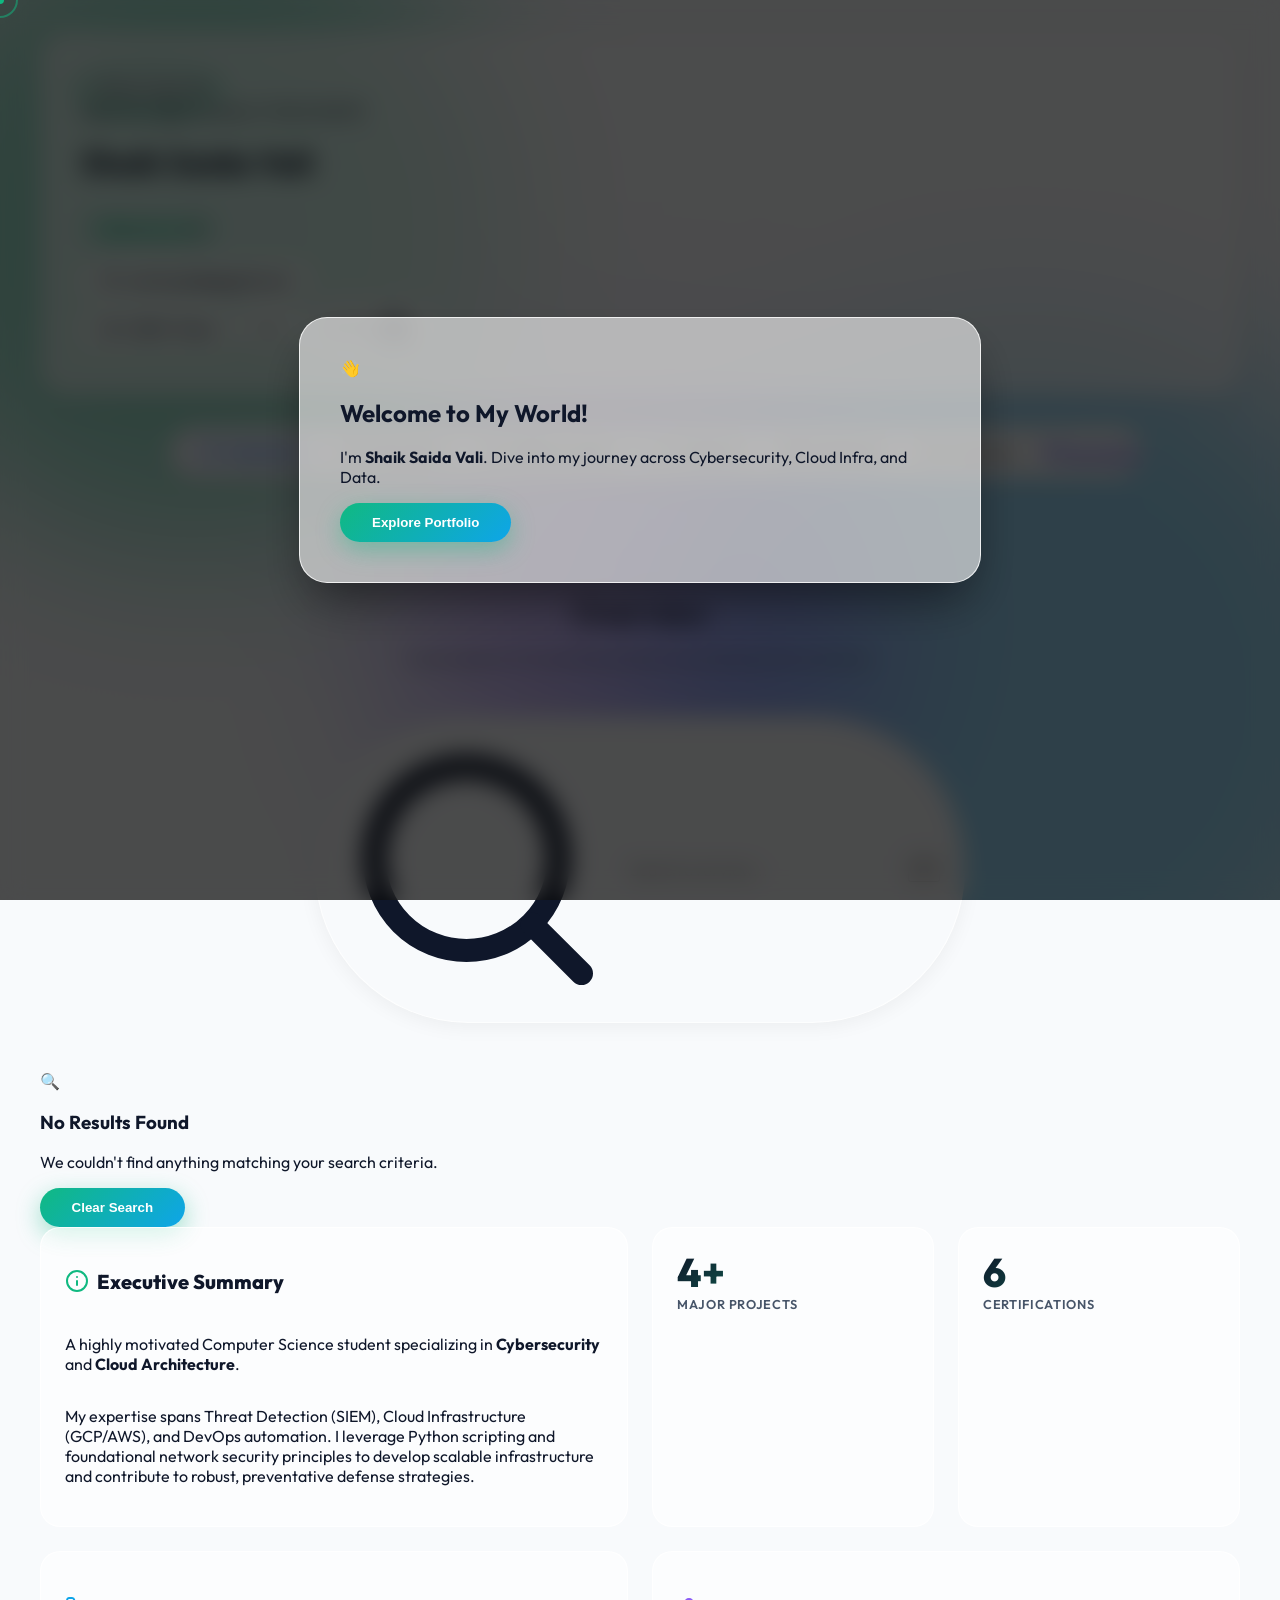
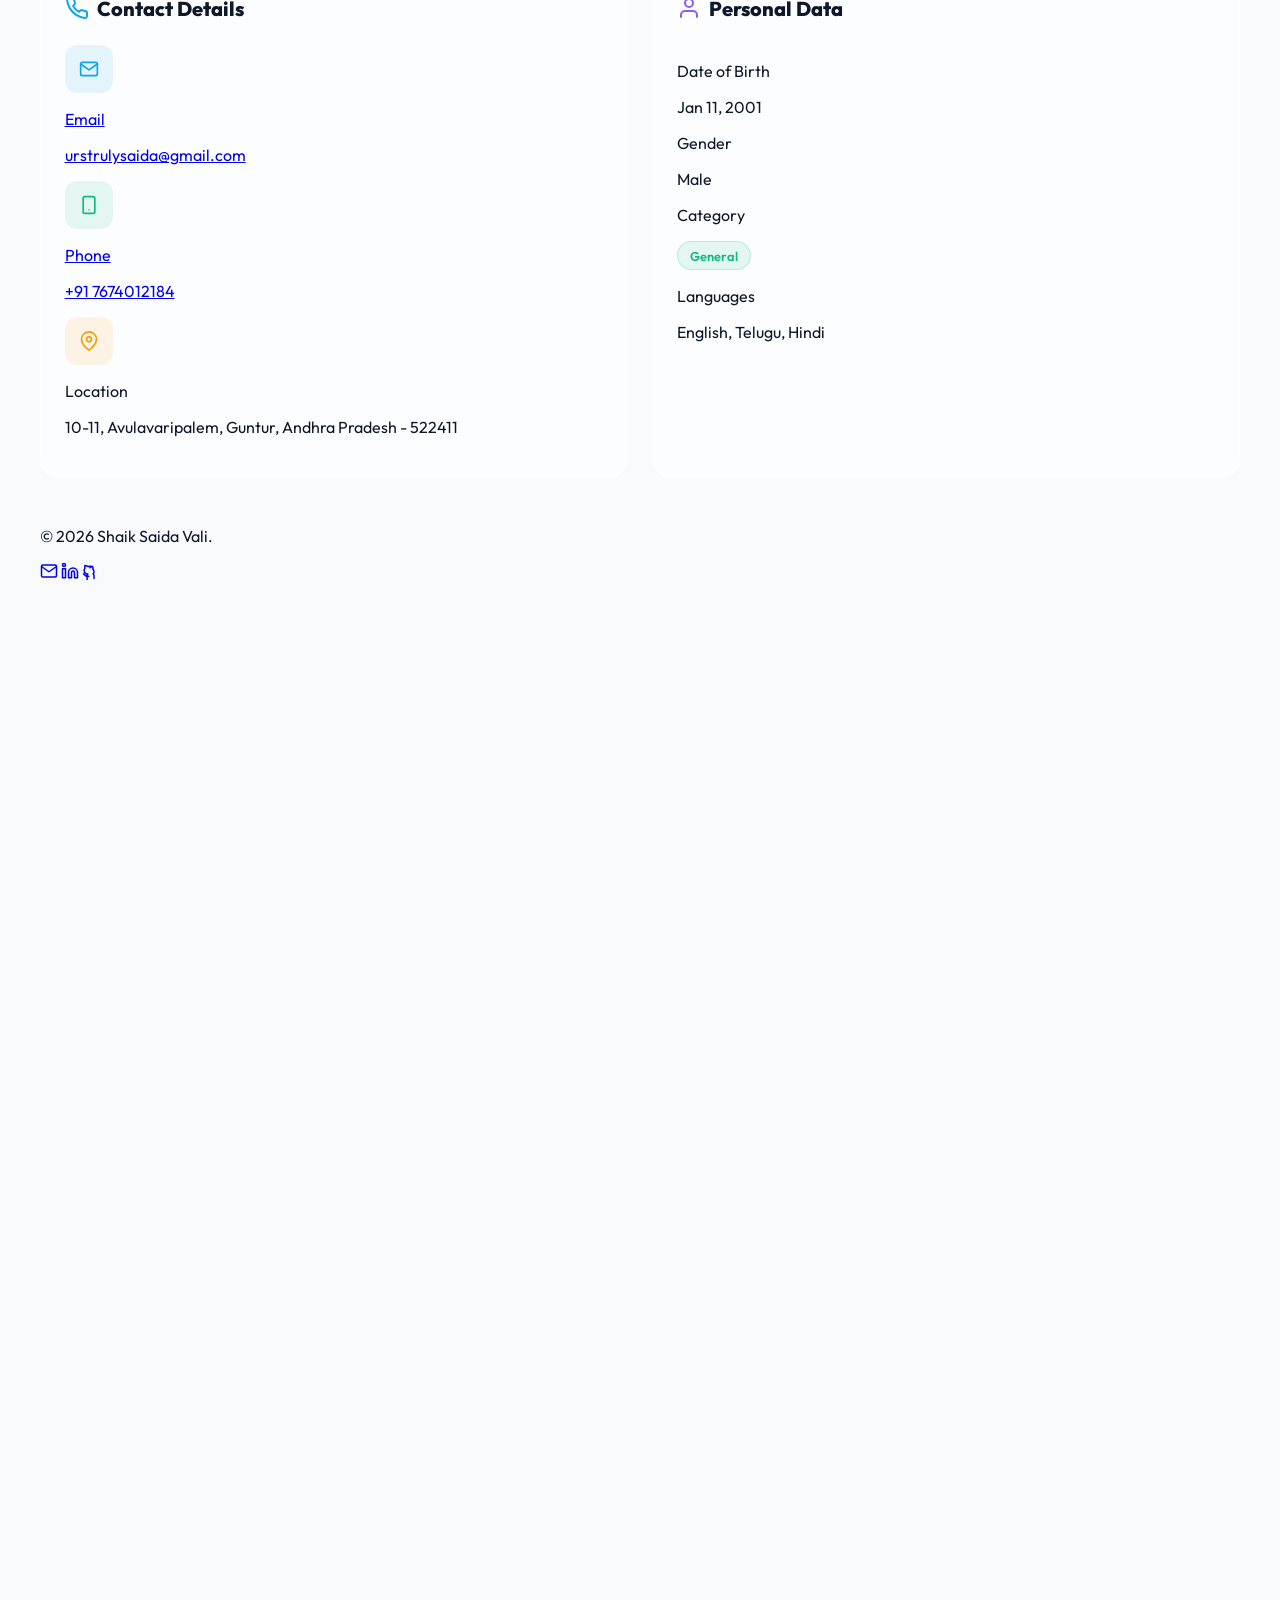
==== index.html @ 21bb5d1f "Enhance navigation with sticky bar and style updates Updated navigation styles and added a new stick" ====
<!DOCTYPE html>
<html lang="en">
  <head>
    <meta charset="UTF-8" />
    <meta name="viewport" content="width=device-width, initial-scale=1.0, viewport-fit=cover" />
    <meta name="description" content="Portfolio of Shaik Saida Vali - Cybersecurity Analyst & Cloud Architect specializing in GCP, SIEM, and Network Security." />
    <meta name="author" content="Shaik Saida Vali" />
    <meta name="theme-color" content="#10b981" />
    
    <!-- Open Graph / Facebook -->
    <meta property="og:type" content="website" />
    <meta property="og:url" content="https://urstrulysaida.github.io/" />
    <meta property="og:title" content="Shaik Saida Vali - Cybersecurity & Cloud Architect" />
    <meta property="og:description" content="Explore my projects, certifications, and journey in Cybersecurity and Cloud Computing." />
    <meta property="og:image" content="https://github.com/urstrulysaida/shaiksaidavali.in/blob/main/portfolio.png?raw=true" />

    <!-- Twitter -->
    <meta property="twitter:card" content="summary_large_image" />
    <meta property="twitter:title" content="Shaik Saida Vali - Profile Dashboard" />
    <meta property="twitter:description" content="Explore my projects, certifications, and journey in Cybersecurity and Cloud Computing." />
    <meta property="twitter:image" content="https://github.com/urstrulysaida/shaiksaidavali.in/blob/main/portfolio.png?raw=true" />
    
    <!-- Favicon (Cybersecurity Shield) -->
    <link rel="icon" type="image/png" href="https://img.icons8.com/external-flaticons-flat-flat-icons/64/external-security-cyber-security-flaticons-flat-flat-icons-2.png" />

    <!-- JSON-LD SEO Structured Data -->
    <script type="application/ld+json">
    {
      "@context": "https://schema.org/",
      "@type": "Person",
      "name": "Shaik Saida Vali",
      "jobTitle": "Cybersecurity Analyst & Cloud Architect",
      "url": "https://urstrulysaida.github.io/",
      "sameAs": [
        "https://www.linkedin.com/in/shaiksaidavali/",
        "https://github.com/urstrulysaida"
      ]
    }
    </script>

    <!-- Preconnect for Performance -->
    <link rel="preconnect" href="https://fonts.googleapis.com">
    <link rel="preconnect" href="https://fonts.gstatic.com" crossorigin>
    <link href="https://fonts.googleapis.com/css2?family=Outfit:wght@300;400;500;600;700;800&display=swap" rel="stylesheet">
    <script src="https://cdn.tailwindcss.com"></script>

    <style>
      :root {
        /* Modern Tech Palette */
        --color-accent: #10b981; /* Emerald 500 */
        --color-accent-hover: #059669; /* Emerald 600 */
        --color-secondary: #0ea5e9; /* Cyan 500 */
        --color-warning: #f59e0b; /* Amber 500 */
        --color-danger: #ef4444; /* Red 500 */
        --color-purple: #8b5cf6; /* Purple 500 */
        --color-pink: #ec4899; /* Pink 500 */

        /* Light Mode Theme */
        --color-bg: #f8fafc;
        --color-text-primary: #0f172a;
        --color-text-secondary: #475569;
        
        /* Premium Glass Settings - Light */
        --glass-bg: rgba(255, 255, 255, 0.6);
        --glass-border: rgba(255, 255, 255, 0.8);
        --glass-shadow: 0 8px 32px 0 rgba(15, 23, 42, 0.05);
        --glass-hover-bg: rgba(255, 255, 255, 0.8);
        
        /* Layout */
        --radius-sm: 0.75rem;
        --radius-md: 1.25rem;
        --radius-lg: 1.75rem;
        --radius-full: 9999px;

        /* Animation Easings */
        --ease-spring: cubic-bezier(0.175, 0.885, 0.32, 1.275);
        --ease-out-expo: cubic-bezier(0.19, 1, 0.22, 1);
        --ease-in-out-circ: cubic-bezier(0.85, 0, 0.15, 1);
      }

      body.dark-mode {
        /* Dark Mode Theme */
        --color-bg: #020617; /* Very deep blue/black */
        --color-text-primary: #f8fafc;
        --color-text-secondary: #94a3b8;
        
        /* Premium Glass Settings - Dark */
        --glass-bg: rgba(15, 23, 42, 0.4);
        --glass-border: rgba(255, 255, 255, 0.1);
        --glass-shadow: 0 8px 32px 0 rgba(0, 0, 0, 0.3);
        --glass-hover-bg: rgba(30, 41, 59, 0.6);
      }

      body {
        font-family: "Outfit", sans-serif;
        background-color: var(--color-bg);
        color: var(--color-text-primary);
        min-height: 100vh;
        overflow-x: clip; /* FIX: 'clip' instead of 'hidden' enables sticky positioning */
        transition: background-color 0.5s ease, color 0.5s ease;
        -webkit-font-smoothing: antialiased;
        -moz-osx-font-smoothing: grayscale;
      }

      /* Hide default cursor on desktop for custom cursor */
      @media (pointer: fine) {
          body, a, button, input, textarea {
              cursor: none !important;
          }
      }

      /* --- DYNAMIC AMBIENT BACKGROUND --- */
      .ambient-bg {
        position: fixed;
        top: 0; left: 0; width: 100vw; height: 100vh;
        z-index: -1;
        overflow: hidden;
        pointer-events: none;
        background: var(--color-bg);
        transition: background 0.5s ease;
      }
      .blob {
        position: absolute;
        filter: blur(80px);
        opacity: 0.4;
        border-radius: 50%;
        animation: float-blob 20s infinite alternate var(--ease-in-out-circ);
      }
      body.dark-mode .blob { opacity: 0.15; filter: blur(100px); }
      
      .blob-1 { top: -10%; left: -10%; width: 50vw; height: 50vw; background: var(--color-accent); animation-delay: 0s; }
      .blob-2 { bottom: -20%; right: -10%; width: 60vw; height: 60vw; background: var(--color-secondary); animation-delay: -5s; }
      .blob-3 { top: 40%; left: 50%; width: 40vw; height: 40vw; background: var(--color-purple); animation-delay: -10s; transform: translateX(-50%); }

      @keyframes float-blob {
        0% { transform: translate(0, 0) scale(1); }
        33% { transform: translate(5%, 10%) scale(1.1); }
        66% { transform: translate(-5%, 5%) scale(0.9); }
        100% { transform: translate(0, 0) scale(1); }
      }

      /* --- GLOBAL ANIMATIONS --- */
      @keyframes slideUpFade {
        from { opacity: 0; transform: translateY(40px); filter: blur(10px); }
        to { opacity: 1; transform: translateY(0); filter: blur(0); }
      }
      
      @keyframes popIn {
        0% { opacity: 0; transform: scale(0.9); filter: blur(5px); }
        60% { transform: scale(1.02); }
        100% { opacity: 1; transform: scale(1); filter: blur(0); }
      }

      @keyframes slideInLeft {
        from { opacity: 0; transform: translateX(-30px); filter: blur(5px); }
        to { opacity: 1; transform: translateX(0); filter: blur(0); }
      }

      @keyframes pulseGlow {
        0% { box-shadow: 0 0 0 0 rgba(16, 185, 129, 0.4); }
        70% { box-shadow: 0 0 0 20px rgba(16, 185, 129, 0); }
        100% { box-shadow: 0 0 0 0 rgba(16, 185, 129, 0); }
      }

      @keyframes blink {
        0%, 100% { opacity: 1; }
        50% { opacity: 0; }
      }

      /* --- PRELOADER --- */
      #preloader {
        position: fixed;
        inset: 0;
        z-index: 99999;
        background: var(--color-bg);
        display: flex;
        flex-direction: column;
        align-items: center;
        justify-content: center;
        transition: opacity 0.6s var(--ease-out-expo), visibility 0.6s;
      }
      #preloader.hide {
        opacity: 0;
        visibility: hidden;
      }
      .loader-rings {
        position: relative;
        width: 80px;
        height: 80px;
        display: flex;
        align-items: center;
        justify-content: center;
      }
      .ring {
        position: absolute;
        inset: 0;
        border-radius: 50%;
        border: 3px solid transparent;
      }
      .ring:nth-child(1) { border-top-color: var(--color-accent); animation: spin 1s linear infinite; }
      .ring:nth-child(2) { inset: 8px; border-right-color: var(--color-secondary); animation: spin 1.5s linear infinite reverse; }
      .ring:nth-child(3) { inset: 16px; border-bottom-color: var(--color-purple); animation: spin 2s linear infinite; }
      @keyframes spin { 100% { transform: rotate(360deg); } }

      /* --- CUSTOM CURSOR --- */
      #custom-cursor {
        position: fixed; top: 0; left: 0; width: 8px; height: 8px;
        background-color: var(--color-accent); border-radius: 50%;
        pointer-events: none; z-index: 100000; transform: translate(-50%, -50%);
        transition: width 0.2s, height 0.2s, background-color 0.2s;
        display: none;
      }
      #cursor-follower {
        position: fixed; top: 0; left: 0; width: 32px; height: 32px;
        border: 2px solid rgba(16, 185, 129, 0.5); border-radius: 50%;
        pointer-events: none; z-index: 99999; transform: translate(-50%, -50%);
        transition: width 0.3s, height 0.3s, border-color 0.3s, background-color 0.3s;
        display: none;
      }
      @media (pointer: fine) {
          #custom-cursor, #cursor-follower { display: block; }
      }
      body.cursor-hover #custom-cursor { width: 4px; height: 4px; background-color: var(--color-bg); }
      body.cursor-hover #cursor-follower { width: 48px; height: 48px; background-color: rgba(16, 185, 129, 0.1); border-color: var(--color-accent); }

      /* --- TOAST NOTIFICATIONS --- */
      #toast-container {
        position: fixed;
        bottom: 2rem;
        right: 2rem;
        z-index: 999999;
        display: flex;
        flex-direction: column;
        gap: 0.75rem;
        pointer-events: none;
      }
      .toast {
        background: var(--glass-bg);
        backdrop-filter: blur(12px);
        border: 1px solid var(--color-accent);
        color: var(--color-text-primary);
        padding: 0.75rem 1.5rem;
        border-radius: var(--radius-md);
        font-weight: 600;
        font-size: 0.9rem;
        box-shadow: 0 10px 30px rgba(0,0,0,0.15);
        opacity: 0;
        transform: translateX(100%);
        transition: all 0.4s var(--ease-spring);
        display: flex;
        align-items: center;
        gap: 0.75rem;
      }
      .toast.show { opacity: 1; transform: translateX(0); }
      .toast-error { border-color: var(--color-danger); }
      .toast-error svg { color: var(--color-danger); }
      .toast-success svg { color: var(--color-accent); }

      /* --- TERMINAL EASTER EGG --- */
      #terminal-overlay {
        position: fixed; inset: 0; z-index: 999999;
        background: rgba(2, 6, 23, 0.95); backdrop-filter: blur(15px);
        font-family: 'Courier New', Courier, monospace; color: var(--color-accent);
        padding: 2rem; display: flex; flex-direction: column;
        opacity: 0; pointer-events: none; transition: opacity 0.3s ease;
      }
      #terminal-overlay::after {
        content: " "; display: block; position: absolute; top: 0; left: 0; bottom: 0; right: 0;
        background: linear-gradient(rgba(18, 16, 16, 0) 50%, rgba(0, 0, 0, 0.25) 50%), linear-gradient(90deg, rgba(255, 0, 0, 0.06), rgba(0, 255, 0, 0.02), rgba(0, 0, 255, 0.06));
        z-index: 2; background-size: 100% 2px, 3px 100%; pointer-events: none;
      }
      #terminal-overlay.active { opacity: 1; pointer-events: auto; }
      #terminal-output { flex: 1; overflow-y: auto; margin-bottom: 1rem; white-space: pre-wrap; line-height: 1.5; font-size: 1rem; }
      .terminal-line { margin-bottom: 0.25rem; word-break: break-all; }
      .terminal-prompt { display: flex; align-items: center; font-size: 1rem; position: relative; z-index: 3;}
      .terminal-prompt span { margin-right: 0.5rem; font-weight: bold; color: #fff;}
      #terminal-input {
        background: transparent; border: none; color: var(--color-accent); flex: 1;
        font-family: 'Courier New', Courier, monospace; font-size: 1rem; outline: none;
      }

      /* --- INFINITE MARQUEE --- */
      .marquee-wrapper {
        display: flex; overflow: hidden; user-select: none; gap: 2rem;
        mask-image: linear-gradient(to right, transparent, black 10%, black 90%, transparent);
        -webkit-mask-image: linear-gradient(to right, transparent, black 10%, black 90%, transparent);
        padding: 1rem 0; width: 100%;
      }
      .marquee-content {
        flex-shrink: 0; display: flex; align-items: center; justify-content: space-around; gap: 2rem;
        min-width: 100%; animation: scrollX 25s linear infinite;
      }
      .marquee-wrapper:hover .marquee-content { animation-play-state: paused; }
      @keyframes scrollX { from { transform: translateX(0); } to { transform: translateX(calc(-100% - 2rem)); } }

      /* --- MAIN LAYOUT --- */
      .dashboard-wrapper {
        max-width: 1600px;
        width: 95%;
        margin: 2rem auto;
        display: flex;
        flex-direction: column;
        gap: 2rem;
        opacity: 0; 
      }
      .dashboard-wrapper.loaded {
        animation: slideUpFade 1s var(--ease-out-expo) forwards;
      }

      /* --- HEADER (HERO BENTO) --- */
      .hero-card {
        border-radius: var(--radius-lg);
        padding: 2.5rem;
        display: flex;
        flex-direction: column;
        gap: 2rem;
        position: relative;
        overflow: hidden;
        background: var(--glass-bg);
        backdrop-filter: blur(24px) saturate(180%);
        border: 1px solid var(--glass-border);
        box-shadow: var(--glass-shadow);
      }
      @media (min-width: 768px) {
        .hero-card { flex-direction: row; align-items: center; justify-content: space-between; }
      }

      /* Profile Image */
      .profile-avatar {
        width: 140px;
        height: 140px;
        border-radius: 50%;
        object-fit: cover;
        border: 4px solid var(--color-bg);
        outline: 2px solid var(--color-accent);
        outline-offset: 4px;
        box-shadow: 0 10px 25px rgba(16, 185, 129, 0.3);
        transition: all 0.5s var(--ease-spring);
        animation: pulseGlow 3s infinite;
      }
      .hero-card:hover .profile-avatar { transform: scale(1.05) rotate(3deg); }

      /* Typewriter */
      .typewriter-container {
        display: inline-flex; align-items: center; height: 2rem; font-size: 1.125rem; font-weight: 600;
        color: var(--color-accent); background: rgba(16, 185, 129, 0.1); padding: 0 1rem; border-radius: var(--radius-full);
        border: 1px solid rgba(16, 185, 129, 0.2); margin-top: 0.5rem; margin-bottom: 1rem;
      }
      .cursor { animation: blink 1s step-end infinite; color: var(--color-text-primary); margin-left: 2px;}

      /* Header Actions */
      .action-pill {
        display: inline-flex; align-items: center; gap: 0.5rem; padding: 0.6rem 1.25rem; background: var(--glass-bg);
        border: 1px solid var(--glass-border); border-radius: var(--radius-full); font-weight: 600; font-size: 0.9rem;
        color: var(--color-text-primary); transition: all 0.3s var(--ease-spring); cursor: pointer;
      }
      .action-pill:hover {
        background: var(--color-accent); color: white; border-color: var(--color-accent);
        transform: translateY(-2px); box-shadow: 0 8px 20px rgba(16, 185, 129, 0.3);
      }
      .action-pill svg { transition: transform 0.3s ease; }
      .action-pill:hover svg { transform: scale(1.1); }

      /* Primary Button */
      .btn-primary {
        background: linear-gradient(135deg, var(--color-accent), var(--color-secondary)); color: white; border: none;
        padding: 0.75rem 2rem; border-radius: var(--radius-full); font-weight: 700; display: inline-flex; align-items: center;
        gap: 0.5rem; box-shadow: 0 8px 25px rgba(16, 185, 129, 0.4); transition: all 0.4s var(--ease-spring);
      }
      .btn-primary:hover { transform: translateY(-3px) scale(1.02); box-shadow: 0 12px 30px rgba(14, 165, 233, 0.5); }

      /* --- REDESIGNED COMMAND CENTER --- */
      .command-center {
        display: flex; flex-direction: column; align-items: center;
        width: 100%; max-width: 1100px; margin: 1rem auto; padding: 0 1rem;
        z-index: 50;
      }

      /* --- NEW: GOOGLE STYLE NAV BAR --- */
      .google-nav-wrapper {
          position: -webkit-sticky;
          position: sticky;
          top: 1rem;
          z-index: 100;
          display: flex;
          justify-content: center;
          width: 100%;
          padding: 0 1rem;
          margin-bottom: 2.5rem;
          transition: transform 0.3s cubic-bezier(0.4, 0, 0.2, 1), box-shadow 0.3s ease;
      }
      
      .google-nav-wrapper.is-floating .google-nav-pill {
          box-shadow: 0 10px 30px rgba(0,0,0,0.15), 0 1px 8px rgba(0,0,0,0.05);
      }
      
      .google-nav-pill {
          display: flex;
          align-items: center;
          background: var(--color-bg);
          border-radius: 9999px;
          padding: 0.35rem;
          box-shadow: 0 4px 20px rgba(0,0,0,0.08), 0 1px 3px rgba(0,0,0,0.04);
          border: 1px solid var(--glass-border);
          max-width: 100%;
          backdrop-filter: blur(20px);
          pointer-events: auto;
          transition: box-shadow 0.3s ease;
      }
      
      body.dark-mode .google-nav-pill {
          background: #1e1e1e;
          border-color: rgba(255,255,255,0.08);
          box-shadow: 0 4px 25px rgba(0,0,0,0.5);
      }

      .nav-tabs-scroll {
          display: flex;
          align-items: center;
          overflow-x: auto;
          scrollbar-width: none; /* Firefox */
          -ms-overflow-style: none; /* IE/Edge */
      }
      .nav-tabs-scroll::-webkit-scrollbar { display: none; /* Chrome/Safari */ }

      .nav-tabs { display: flex; gap: 0.25rem; padding: 0 0.5rem; }
      
      .tab-btn {
        white-space: nowrap; padding: 0.6rem 1.25rem; border-radius: 9999px; 
        color: #5f6368; font-weight: 600; font-size: 0.95rem; 
        transition: all 0.2s ease; display: flex; align-items: center; justify-content: center; gap: 0.5rem;
        border: none; cursor: pointer; background: transparent;
      }
      body.dark-mode .tab-btn { color: #9aa0a6; }
      
      .tab-btn:hover { background: #f8f9fa; color: #202124; }
      body.dark-mode .tab-btn:hover { background: #303134; color: #e8eaed; }
      
      .tab-btn.active { background: #e8f0fe; color: #1a73e8; box-shadow: none; }
      body.dark-mode .tab-btn.active { background: rgba(26, 115, 232, 0.15); color: #8ab4f8; }

      /* Dynamic Header Area */
      .dynamic-header {
        text-align: center; margin-bottom: 2rem; width: 100%;
      }
      .dynamic-title {
        font-size: 2rem; font-weight: 500; color: var(--color-text-primary); margin-bottom: 0.5rem; transition: opacity 0.2s ease;
      }
      .dynamic-subtitle {
        font-size: 1rem; color: var(--color-text-secondary); transition: opacity 0.2s ease;
      }

      /* Wide Search Bar */
      .search-wrapper {
        width: 100%; max-width: 600px; margin: 0 auto; display: flex; align-items: center; background: var(--color-bg); border: 1px solid var(--glass-border);
        border-radius: var(--radius-full); padding: 0.9rem 1.5rem; transition: all 0.3s ease; position: relative; overflow: hidden;
        box-shadow: 0 4px 20px rgba(0,0,0,0.05);
      }
      body.dark-mode .search-wrapper { background: rgba(15, 23, 42, 0.6); box-shadow: 0 4px 20px rgba(0,0,0,0.3); border-color: rgba(255,255,255,0.05); }
      .search-wrapper:focus-within { border-color: var(--color-secondary); box-shadow: 0 4px 25px rgba(14, 165, 233, 0.15); }
      .search-input { background: transparent; border: none; outline: none; width: 100%; color: var(--color-text-primary); font-size: 1.05rem; font-family: inherit; margin-left: 0.75rem; }

      /* --- BENTO BOX CONTENT CARDS --- */
      .bento-grid { display: grid; gap: 1.5rem; grid-template-columns: 1fr; }
      @media (min-width: 768px) { .bento-grid { grid-template-columns: repeat(2, 1fr); } }
      @media (min-width: 1024px) { .bento-grid { grid-template-columns: repeat(3, 1fr); } }
      @media (min-width: 1280px) { .bento-grid { grid-template-columns: repeat(4, 1fr); } }

      .bento-card {
        background: var(--glass-bg); border: 1px solid var(--glass-border); border-radius: var(--radius-md);
        padding: 1.5rem; backdrop-filter: blur(16px) saturate(180%); transition: all 0.4s var(--ease-out-expo);
        display: flex; flex-direction: column; position: relative; overflow: hidden;
      }
      .bento-card:hover {
        transform: translateY(-4px); border-color: var(--color-accent); box-shadow: 0 15px 35px -5px rgba(16, 185, 129, 0.15); background: var(--glass-hover-bg);
      }
      
      .col-span-full { grid-column: 1 / -1; }
      @media (min-width: 768px) { .md-col-span-2 { grid-column: span 2 / span 2; } }
      @media (min-width: 1024px) { .lg-col-span-2 { grid-column: span 2 / span 2; } .lg-col-span-3 { grid-column: span 3 / span 3; } }

      .section-title { font-size: 1.25rem; font-weight: 800; color: var(--color-text-primary); margin-bottom: 1.5rem; display: flex; align-items: center; gap: 0.5rem; }
      .section-title::after { content: ''; flex: 1; height: 1px; background: var(--color-border); margin-left: 1rem; }

      .badge {
        display: inline-flex; align-items: center; gap: 0.25rem; padding: 0.35rem 0.75rem; border-radius: var(--radius-full); font-size: 0.8rem; font-weight: 600;
        background: rgba(16, 185, 129, 0.1); color: var(--color-accent); border: 1px solid rgba(16, 185, 129, 0.2); transition: all 0.3s ease;
      }
      .badge:hover { transform: scale(1.05); background: var(--color-accent); color: white; }

      /* --- TAB TRANSITIONS --- */
      #tab-content { position: relative; min-height: 50vh; transition: height 0.4s var(--ease-out-expo); }
      .tab-pane {
        opacity: 0; transform: translateY(20px); filter: blur(5px); transition: all 0.4s var(--ease-out-expo);
        position: absolute; width: 100%; top: 0; left: 0; visibility: hidden;
      }
      .tab-pane.active { opacity: 1; transform: translateY(0); filter: blur(0); position: relative; visibility: visible; z-index: 10; }
      .tab-pane.hiding { position: absolute; visibility: visible; z-index: 0; }

      /* Staggered items */
      .tab-pane.active .bento-card { animation: slideUpStagger 0.6s var(--ease-out-expo) backwards; }
      .tab-pane.active .bento-card:nth-child(1) { animation-delay: 0.05s; }
      .tab-pane.active .bento-card:nth-child(2) { animation-delay: 0.1s; }
      .tab-pane.active .bento-card:nth-child(3) { animation-delay: 0.15s; }
      .tab-pane.active .bento-card:nth-child(4) { animation-delay: 0.2s; }
      .tab-pane.active .bento-card:nth-child(5) { animation-delay: 0.25s; }

      /* --- SPECIFIC COMPONENT STYLES --- */
      .stat-val { font-size: 2.5rem; font-weight: 800; line-height: 1; margin-bottom: 0.25rem; background: linear-gradient(135deg, var(--color-text-primary), var(--color-accent)); -webkit-background-clip: text; -webkit-text-fill-color: transparent; }
      .stat-label { font-size: 0.8rem; text-transform: uppercase; letter-spacing: 0.05em; color: var(--color-text-secondary); font-weight: 600; }

      .timeline { border-left: 2px solid var(--color-timeline-line); margin-left: 1rem; padding-left: 2rem; display: flex; flex-direction: column; gap: 2rem; }
      .timeline-item { position: relative; }
      .timeline-item::before {
          content: ''; position: absolute; left: -2.4rem; top: 0.25rem; width: 1rem; height: 1rem;
          background: var(--color-bg); border: 3px solid var(--color-accent); border-radius: 50%; transition: all 0.3s var(--ease-spring); z-index: 2;
      }
      .timeline-item:hover::before { transform: scale(1.5); background: var(--color-accent); box-shadow: 0 0 15px var(--color-accent); }
      .timeline-date { font-size: 0.8rem; font-weight: 700; color: var(--color-accent); margin-bottom: 0.5rem; display: block; letter-spacing: 0.05em;}

      .skill-row { margin-bottom: 1.25rem; }
      .skill-info { display: flex; justify-content: space-between; font-size: 0.9rem; font-weight: 600; margin-bottom: 0.5rem; }
      .skill-track { height: 8px; background: var(--color-border); border-radius: var(--radius-full); overflow: hidden; }
      .skill-fill { height: 100%; width: 0; background: linear-gradient(90deg, var(--color-accent), var(--color-secondary)); border-radius: var(--radius-full); transition: width 1.5s var(--ease-out-expo); box-shadow: 0 0 10px rgba(16, 185, 129, 0.5); }

      /* CHART GRID - FIXED TO FLEXBOX */
      .chart-grid { 
          display: flex; align-items: flex-end; justify-content: space-between; gap: 6px; 
          height: 120px; width: 100%; padding-top: 1rem; margin-top: auto;
      }
      .chart-bar { 
          flex: 1; background: rgba(16, 185, 129, 0.2); border-radius: 4px 4px 0 0; 
          transition: height 1s var(--ease-out-expo), background-color 0.3s ease, transform 0.3s ease; 
          cursor: pointer; min-height: 4px; height: 0%; transform-origin: bottom;
      }
      .chart-bar:hover { background: var(--color-accent) !important; transform: scaleY(1.1); }
      .chart-bar[data-val="high"] { background: rgba(16, 185, 129, 0.9); }
      .chart-bar[data-val="med"] { background: rgba(16, 185, 129, 0.6); }

      .card-icon-wrap { width: 48px; height: 48px; border-radius: 12px; display: flex; align-items: center; justify-content: center; margin-bottom: 1rem; transition: transform 0.3s var(--ease-spring);}
      .bento-card:hover .card-icon-wrap { transform: scale(1.1) rotate(5deg); }
      .icon-blue { background: rgba(14, 165, 233, 0.1); color: #0ea5e9; }
      .icon-green { background: rgba(16, 185, 129, 0.1); color: #10b981; }
      .icon-purple { background: rgba(139, 92, 246, 0.1); color: #8b5cf6; }
      .icon-amber { background: rgba(245, 158, 11, 0.1); color: #f59e0b; }
      .icon-teal { background: rgba(20, 184, 166, 0.1); color: #14b8a6; }

      /* --- MODALS --- */
      .modal-backdrop {
        position: fixed; inset: 0; background: rgba(0, 0, 0, 0.7); backdrop-filter: blur(12px);
        z-index: 100; display: flex; align-items: center; justify-content: center;
        opacity: 0; pointer-events: none; transition: opacity 0.4s ease; padding: 1rem;
      }
      .modal-backdrop.show { opacity: 1; pointer-events: auto; }
      .modal-content {
        width: 100%; max-width: 600px; max-height: 90vh; overflow-y: auto;
        background: var(--glass-bg); border: 1px solid var(--glass-border); border-radius: var(--radius-lg);
        padding: 2.5rem; transform: scale(0.95) translateY(20px); transition: all 0.5s var(--ease-spring);
        box-shadow: 0 25px 50px -12px rgba(0, 0, 0, 0.5); position: relative;
      }
      body.dark-mode .modal-content { background: rgba(15, 23, 42, 0.85); }
      .modal-backdrop.show .modal-content { transform: scale(1) translateY(0); }
      
      .btn-close {
          position: absolute; top: 1.5rem; right: 1.5rem; width: 36px; height: 36px; border-radius: 50%;
          background: rgba(255,255,255,0.1); border: 1px solid var(--color-border); display: flex; align-items: center; justify-content: center;
          cursor: pointer; transition: all 0.3s ease; color: var(--color-text-primary);
      }
      .btn-close:hover { background: var(--color-danger); color: white; transform: rotate(90deg); border-color: transparent;}

      /* Scroll To Top */
      .fab {
        position: fixed; bottom: 2rem; right: 2rem; width: 3.5rem; height: 3.5rem; border-radius: 50%;
        background: var(--color-text-primary); color: var(--color-bg); display: flex; align-items: center; justify-content: center;
        box-shadow: 0 10px 25px rgba(0,0,0,0.2); cursor: pointer; z-index: 90;
        opacity: 0; transform: translateY(20px) scale(0.8); transition: all 0.4s var(--ease-spring); border: none;
      }
      .fab.visible { opacity: 1; transform: translateY(0) scale(1); }
      .fab:hover { transform: translateY(-5px) scale(1.1); background: var(--color-accent); color: white;}

      /* NEW: Scroll Progress Bar */
      #scroll-progress {
        position: fixed;
        top: 0;
        left: 0;
        height: 3px;
        background: linear-gradient(90deg, var(--color-accent), var(--color-secondary));
        z-index: 9999999;
        width: 0%;
        transition: width 0.1s ease-out;
        box-shadow: 0 0 10px var(--color-accent);
      }

      .highlight { background: rgba(245, 158, 11, 0.3); border-radius: 4px; padding: 0 4px; border-bottom: 2px solid var(--color-warning); color: var(--color-text-primary); font-weight: 700;}
      
      /* Print */
      @media print {
          body { background: white; color: black; }
          .ambient-bg, .command-center, .fab, .modal-backdrop, header button, #preloader, #custom-cursor, #cursor-follower, #toast-container, #terminal-overlay { display: none !important; }
          .dashboard-wrapper, .bento-card { box-shadow: none; border: 1px solid #ccc; backdrop-filter: none; background: white;}
          .tab-pane { opacity: 1 !important; visibility: visible !important; position: relative !important; transform: none !important; display: block !important; margin-bottom: 2rem;}
      }
    </style>
  </head>
  <body>

    <!-- NEW: Scroll Progress Indicator -->
    <div id="scroll-progress"></div>

    <!-- PRELOADER -->
    <div id="preloader">
      <div class="loader-rings">
        <div class="ring"></div><div class="ring"></div><div class="ring"></div>
        <svg xmlns="http://www.w3.org/2000/svg" class="w-8 h-8 text-[var(--color-accent)]" viewBox="0 0 24 24" fill="none" stroke="currentColor" stroke-width="2" stroke-linecap="round" stroke-linejoin="round"><path d="M12 22s8-4 8-10V5l-8-3-8 3v7c0 6 8 10 8 10z"/></svg>
      </div>
      <div class="mt-6 text-sm font-bold tracking-widest text-[var(--color-accent)] uppercase animate-pulse">Securing Connection...</div>
    </div>

    <!-- TOAST NOTIFICATIONS -->
    <div id="toast-container"></div>

    <!-- CUSTOM CURSOR -->
    <div id="custom-cursor"></div>
    <div id="cursor-follower"></div>

    <!-- Dynamic Ambient Background -->
    <div class="ambient-bg">
        <div class="blob blob-1"></div>
        <div class="blob blob-2"></div>
        <div class="blob blob-3"></div>
    </div>

    <!-- TERMINAL EASTER EGG -->
    <div id="terminal-overlay">
        <div id="terminal-output">
            <div class="terminal-line text-white">Initiating secure connection...</div>
            <div class="terminal-line text-[var(--color-accent)] mb-4">Welcome to ssv-os v1.0. Type 'help' for available commands.</div>
        </div>
        <div class="terminal-prompt">
            <span>guest@ssv-os:~$</span>
            <input type="text" id="terminal-input" autocomplete="off" spellcheck="false" autofocus />
        </div>
    </div>

    <!-- Welcome Modal -->
    <div id="welcome-modal" class="modal-backdrop" aria-hidden="true" role="dialog">
      <div class="modal-content text-center">
        <div class="text-6xl mb-6 inline-block animate-bounce">👋</div>
        <h2 class="text-3xl font-extrabold mb-4">Welcome to My World!</h2>
        <p class="text-lg text-[var(--color-text-secondary)] mb-8 leading-relaxed">
          I'm <strong class="text-[var(--color-text-primary)]">Shaik Saida Vali</strong>. Dive into my journey across <span class="text-[var(--color-accent)] font-bold">Cybersecurity</span>, <span class="text-blue-500 font-bold">Cloud Infra</span>, and <span class="text-purple-500 font-bold">Data</span>.
        </p>
        <button id="close-welcome-btn" class="btn-primary w-full justify-center text-lg py-4 cursor-pointer">Explore Portfolio</button>
      </div>
    </div>

    <!-- Project Details Modal -->
    <div id="project-modal" class="modal-backdrop" aria-hidden="true" role="dialog">
        <div class="modal-content">
            <button id="close-project-modal" class="btn-close cursor-pointer" aria-label="Close modal">
                <svg xmlns="http://www.w3.org/2000/svg" width="20" height="20" viewBox="0 0 24 24" fill="none" stroke="currentColor" stroke-width="2.5" stroke-linecap="round" stroke-linejoin="round"><line x1="18" y1="6" x2="6" y2="18"></line><line x1="6" y1="6" x2="18" y2="18"></line></svg>
            </button>
            <div class="flex items-center gap-4 mb-6">
                <div id="pm-icon" class="card-icon-wrap icon-blue w-16 h-16 text-2xl !mb-0 flex-shrink-0"></div>
                <div>
                    <h2 id="pm-title" class="text-2xl sm:text-3xl font-extrabold mb-1 leading-tight">Project Title</h2>
                    <p id="pm-category" class="text-xs font-bold uppercase tracking-wider text-[var(--color-accent)]">Category</p>
                </div>
            </div>
            
            <img id="pm-image" src="" alt="Project Preview" class="w-full h-48 sm:h-64 object-cover rounded-xl border border-[var(--color-border)] mb-6 hidden shadow-lg" loading="lazy">
            
            <div class="space-y-4 text-[var(--color-text-secondary)] leading-relaxed mb-8">
                <p id="pm-desc-1"></p>
                <p id="pm-desc-2"></p>
            </div>
            
            <div id="pm-tags" class="flex flex-wrap gap-2 mb-8"></div>
            
            <div class="flex items-center justify-between border-t border-[var(--color-border)] pt-6 mt-auto">
                <span id="pm-duration" class="text-sm font-bold text-[var(--color-text-secondary)] flex items-center gap-2"><svg xmlns="http://www.w3.org/2000/svg" width="16" height="16" viewBox="0 0 24 24" fill="none" stroke="currentColor" stroke-width="2" stroke-linecap="round" stroke-linejoin="round"><circle cx="12" cy="12" r="10"/><polyline points="12 6 12 12 16 14"/></svg> Duration</span>
                <a id="pm-repo-link" href="#" target="_blank" rel="noopener noreferrer" class="btn-primary py-2 px-6 text-sm cursor-pointer">
                    <svg xmlns="http://www.w3.org/2000/svg" width="18" height="18" viewBox="0 0 24 24" fill="none" stroke="currentColor" stroke-width="2" stroke-linecap="round" stroke-linejoin="round"><path d="M9 19c-5 1.5-5-2.5-7-3m14 6v-3.8c0-1.8-1-2-1.2-2.3.8-.7 1.2-1.4 1.2-3.4 0-1.2-.5-2-1.6-2.6.4-1.2.4-2.5-.1-3.7 0 0-1.2-.4-3.5 1.4A12 12 0 0 0 12 5.5c-1.5 0-3 .2-4.4.5-2.3-1.8-3.5-1.4-3.5-1.4-.4 1.1-.4 2.6-.1 3.6a4 4 0 0 0-1 3.6c0 2.7 1.6 4.2 4.8 4.2a4.8 4.8 0 0 0-1 3.6v4"/></svg> Github
                </a>
            </div>
        </div>
    </div>

    <!-- Certificate Details Modal -->
    <div id="cert-modal" class="modal-backdrop" aria-hidden="true" role="dialog">
        <div class="modal-content !max-w-3xl">
            <button id="close-cert-modal" class="btn-close cursor-pointer" aria-label="Close modal">
                <svg xmlns="http://www.w3.org/2000/svg" width="20" height="20" viewBox="0 0 24 24" fill="none" stroke="currentColor" stroke-width="2.5" stroke-linecap="round" stroke-linejoin="round"><line x1="18" y1="6" x2="6" y2="18"></line><line x1="6" y1="6" x2="18" y2="18"></line></svg>
            </button>
            <div class="flex items-center gap-4 mb-6">
                <div id="cm-icon" class="card-icon-wrap w-16 h-16 text-2xl !mb-0 flex-shrink-0"></div>
                <div>
                    <h2 id="cm-title" class="text-2xl sm:text-3xl font-extrabold mb-1 leading-tight">Certificate Title</h2>
                    <p id="cm-issuer" class="text-xs font-bold uppercase tracking-wider text-[var(--color-accent)]">Issuer</p>
                </div>
            </div>
            
            <div class="w-full bg-[var(--color-bg)] rounded-xl border border-[var(--color-border)] p-2 mb-8 shadow-inner flex justify-center items-center overflow-hidden min-h-[250px] sm:min-h-[400px] relative group">
                <!-- Helper Overlay (Shows on Hover) -->
                <div class="absolute inset-0 bg-black/60 flex flex-col items-center justify-center opacity-0 group-hover:opacity-100 transition-opacity duration-300 z-10 backdrop-blur-sm rounded-lg">
                    <p class="text-white font-bold mb-2">Update Image URL in HTML</p>
                    <code class="text-xs text-green-300 bg-black/50 px-3 py-1.5 rounded-md border border-green-500/30">data-image="your-image.png"</code>
                </div>
                <img id="cm-image" src="" alt="Certificate Preview" class="max-w-full max-h-[60vh] object-contain rounded-lg transition-transform duration-500 group-hover:scale-[1.02]" loading="lazy">
            </div>
            
            <div class="flex justify-end pt-4 border-t border-[var(--color-border)]">
                <a id="cm-verify-link" href="#" target="_blank" rel="noopener noreferrer" class="btn-primary py-2 px-6 text-sm cursor-pointer">
                    <svg xmlns="http://www.w3.org/2000/svg" width="16" height="16" viewBox="0 0 24 24" fill="none" stroke="currentColor" stroke-width="2" stroke-linecap="round" stroke-linejoin="round" class="mr-2"><path d="M22 11.08V12a10 10 0 1 1-5.93-9.14"></path><polyline points="22 4 12 14.01 9 11.01"></polyline></svg> Verify Authenticity
                </a>
            </div>
        </div>
    </div>

    <!-- Scroll To Top -->
    <button id="scrollTopBtn" class="fab cursor-pointer" aria-label="Scroll to top">
        <svg xmlns="http://www.w3.org/2000/svg" width="24" height="24" viewBox="0 0 24 24" fill="none" stroke="currentColor" stroke-width="3" stroke-linecap="round" stroke-linejoin="round"><path d="m18 15-6-6-6 6"/></svg>
    </button>

    <div class="dashboard-wrapper" id="main-content">
      
      <!-- HERO HEADER -->
      <header class="glass-panel hero-card">
        <div class="flex flex-col md:flex-row items-center md:items-start gap-6 md:gap-8 w-full text-center md:text-left">
          <img src="https://github.com/urstrulysaida/shaiksaidavali.in/blob/main/website%20pic.jpeg?raw=true" loading="lazy" alt="Shaik Saida Vali" class="profile-avatar"/>
          <div class="flex-1">
            
            <!-- NEW: Live Status Widget -->
            <div class="inline-flex items-center gap-2 px-3 py-1.5 rounded-full border border-[var(--color-border)] bg-[var(--glass-bg)] text-xs font-bold uppercase tracking-wider mb-4 shadow-sm">
                <span class="w-2 h-2 rounded-full bg-[var(--color-accent)] animate-pulse"></span> 
                <span class="text-[var(--color-text-primary)]">Open for Opportunities</span>
                <span class="mx-1 text-[var(--color-text-secondary)] opacity-50">|</span>
                <svg xmlns="http://www.w3.org/2000/svg" width="12" height="12" viewBox="0 0 24 24" fill="none" stroke="currentColor" stroke-width="2" stroke-linecap="round" stroke-linejoin="round" class="text-[var(--color-text-secondary)]"><circle cx="12" cy="12" r="10"></circle><polyline points="12 6 12 12 16 14"></polyline></svg>
                <span id="live-time" class="text-[var(--color-text-secondary)]">--:-- --</span>
            </div>

            <h1 class="text-4xl md:text-5xl lg:text-6xl font-extrabold mb-2 tracking-tight">Shaik Saida Vali</h1>
            
            <div class="typewriter-container">
                <span id="typewriter-text"></span><span class="cursor blink">|</span>
            </div>
            
            <div class="flex flex-wrap items-center justify-center md:justify-start gap-4 mt-2">
                <div class="action-pill" onclick="copyEmail()" title="Copy Email">
                    <svg xmlns="http://www.w3.org/2000/svg" width="16" height="16" viewBox="0 0 24 24" fill="none" stroke="currentColor" stroke-width="2" stroke-linecap="round" stroke-linejoin="round"><path d="M4 4h16c1.1 0 2 .9 2 2v12c0 1.1-.9 2-2 2H4c-1.1 0-2-.9-2-2V6c0-1.1.9-2 2-2z"></path><polyline points="22,6 12,13 2,6"></polyline></svg>
                    <span id="email-text">urstrulysaida@gmail.com</span>
                </div>
            </div>
          </div>
          
          <div class="absolute top-6 right-6 flex items-center gap-2 sm:gap-3">
            <!-- Redesigned Native Portfolio Views Counter -->
            <div class="hidden sm:flex action-pill !px-3 !py-2 !rounded-full cursor-default group" title="Total Portfolio Views">
                <svg xmlns="http://www.w3.org/2000/svg" width="16" height="16" viewBox="0 0 24 24" fill="none" stroke="currentColor" stroke-width="2.5" stroke-linecap="round" stroke-linejoin="round" class="text-[var(--color-accent)]"><path d="M2 12s3-7 10-7 10 7 10 7-3 7-10 7-10-7-10-7Z"></path><circle cx="12" cy="12" r="3"></circle></svg>
                <span id="view-count" class="text-xs sm:text-sm font-bold ml-1.5">... Views</span>
            </div>

            <button id="terminal-toggle" class="action-pill !p-3 !rounded-full" aria-label="Open Terminal" title="Terminal Mode">
                <svg xmlns="http://www.w3.org/2000/svg" width="20" height="20" viewBox="0 0 24 24" fill="none" stroke="currentColor" stroke-width="2" stroke-linecap="round" stroke-linejoin="round"><polyline points="4 17 10 11 4 5"></polyline><line x1="12" y1="19" x2="20" y2="19"></line></svg>
            </button>
            <button id="theme-toggle" class="action-pill !px-4 !py-2 !rounded-full" aria-label="Toggle Theme">
                <svg id="sun-icon" xmlns="http://www.w3.org/2000/svg" class="h-4 w-4 sm:h-5 sm:w-5" viewBox="0 0 24 24" fill="none" stroke="currentColor" stroke-width="2" stroke-linecap="round" stroke-linejoin="round"><circle cx="12" cy="12" r="4"/><path d="M12 2v2"/><path d="M12 20v2"/><path d="M4.93 4.93l1.41 1.41"/><path d="M17.66 17.66l1.41 1.41"/><path d="M2 12h2"/><path d="M20 12h2"/><path d="M6.34 17.66l-1.41 1.41"/><path d="M19.07 4.93l-1.41 1.41"/></svg>
                <svg id="moon-icon" xmlns="http://www.w3.org/2000/svg" class="h-4 w-4 sm:h-5 sm:w-5 hidden" viewBox="0 0 24 24" fill="none" stroke="currentColor" stroke-width="2" stroke-linecap="round" stroke-linejoin="round"><path d="M21 12.79A9 9 0 1 1 11.21 3 7 7 0 0 0 21 12.79z"/></svg>
                <span id="theme-text" class="text-xs sm:text-sm font-bold ml-1">Theme</span>
            </button>
          </div>
        </div>
      </header>

      <!-- --- NEW: SMART FLOATING NAV BAR --- -->
      <!-- Moved outside of command-center to float across the entire page -->
      <div class="google-nav-wrapper" id="floating-nav">
          <div class="google-nav-pill supports-[backdrop-filter]:bg-white/80 dark:supports-[backdrop-filter]:bg-[#1e1e1e]/80">
              <div class="nav-tabs-scroll">
                  <nav class="nav-tabs" role="tablist">
                      <button class="tab-btn active" data-tab="personal-info" role="tab"><svg xmlns="http://www.w3.org/2000/svg" width="18" height="18" viewBox="0 0 24 24" fill="none" stroke="currentColor" stroke-width="2" stroke-linecap="round" stroke-linejoin="round"><path d="M19 21v-2a4 4 0 0 0-4-4H9a4 4 0 0 0-4 4v2"/><circle cx="12" cy="7" r="4"/></svg> Overview</button>
                      <button class="tab-btn" data-tab="education" role="tab"><svg xmlns="http://www.w3.org/2000/svg" width="18" height="18" viewBox="0 0 24 24" fill="none" stroke="currentColor" stroke-width="2" stroke-linecap="round" stroke-linejoin="round"><path d="M22 10v6M2 10l10-5 10 5-10 5z"/><path d="M6 12v5c3 3 9 3 12 0v-5"/></svg> Education</button>
                      <button class="tab-btn" data-tab="career-links" role="tab"><svg xmlns="http://www.w3.org/2000/svg" width="18" height="18" viewBox="0 0 24 24" fill="none" stroke="currentColor" stroke-width="2" stroke-linecap="round" stroke-linejoin="round"><path d="M10 13a5 5 0 0 0 7.54.54l3-3a5 5 0 0 0-7.07-7.07l-1.72 1.71"/><path d="M14 11a5 5 0 0 0-7.54-.54l-3 3a5 5 0 0 0 7.07 7.07l1.71-1.71"/></svg> Skills & Links</button>
                      <button class="tab-btn" data-tab="projects" role="tab"><svg xmlns="http://www.w3.org/2000/svg" width="18" height="18" viewBox="0 0 24 24" fill="none" stroke="currentColor" stroke-width="2" stroke-linecap="round" stroke-linejoin="round"><polyline points="16 18 22 12 16 6"/><polyline points="8 6 2 12 8 18"/></svg> Projects</button>
                      <button class="tab-btn" data-tab="roadmap" role="tab"><svg xmlns="http://www.w3.org/2000/svg" width="18" height="18" viewBox="0 0 24 24" fill="none" stroke="currentColor" stroke-width="2" stroke-linecap="round" stroke-linejoin="round"><polygon points="3 6 9 3 15 6 21 3 21 18 15 21 9 18 3 21"/><line x1="9" y1="3" x2="9" y2="21"/><line x1="15" y1="3" x2="15" y2="21"/></svg> Roadmap</button>
                      <button class="tab-btn" data-tab="currently-learning" role="tab"><svg xmlns="http://www.w3.org/2000/svg" width="18" height="18" viewBox="0 0 24 24" fill="none" stroke="currentColor" stroke-width="2" stroke-linecap="round" stroke-linejoin="round"><path d="M4 19.5v-15A2.5 2.5 0 0 1 6.5 2H20v20H6.5a2.5 2.5 0 0 1 0-5H20"/></svg> Learning</button>
                  </nav>
              </div>
              <!-- Google Style Integrated Download Button -->
              <div class="flex-shrink-0 pl-3 pr-1 border-l border-gray-200 dark:border-gray-700 hidden sm:block">
                  <a href="https://docs.google.com/document/d/1UBfhBcEI_hzWj1KOlvlD4vjbkhmVV1ZNFayQrkroXZA/export?format=pdf" target="_blank" class="flex items-center gap-2 bg-[#1a73e8] hover:bg-[#1557b0] text-white px-5 py-2.5 rounded-full font-bold text-sm whitespace-nowrap transition-colors shadow-sm cursor-pointer">
                      <svg xmlns="http://www.w3.org/2000/svg" width="18" height="18" viewBox="0 0 24 24" fill="none" stroke="currentColor" stroke-width="2.5" stroke-linecap="round" stroke-linejoin="round"><path d="M21 15v4a2 2 0 0 1-2 2H5a2 2 0 0 1-2-2v-4"/><polyline points="7 10 12 15 17 10"/><line x1="12" x2="12" y1="15" y2="3"/></svg>
                      Download
                  </a>
              </div>
          </div>
      </div>

      <!-- REDESIGNED COMMAND CENTER -->
      <div class="command-center pt-8">

        <!-- 2. Dynamic Title Area -->
        <div class="dynamic-header">
            <h2 id="dynamic-title" class="dynamic-title">Overview</h2>
            <p id="dynamic-subtitle" class="dynamic-subtitle">A quick glance at my professional journey and executive summary.</p>
        </div>

        <!-- 3. Wide Search Bar -->
        <div class="search-wrapper group relative">
            <svg xmlns="http://www.w3.org/2000/svg" class="h-5 w-5 text-[var(--color-text-secondary)] group-focus-within:text-[var(--color-accent)] transition-colors" viewBox="0 0 24 24" fill="none" stroke="currentColor" stroke-width="2" stroke-linecap="round" stroke-linejoin="round"><circle cx="11" cy="11" r="8"/><path d="m21 21-4.3-4.3"/></svg>
            <input type="text" id="global-search" placeholder="Search overview..." class="search-input pr-10" aria-label="Search content" autocomplete="off"/>
            <button id="clear-search" class="hidden absolute right-[1.5rem] p-1.5 rounded-full text-[var(--color-text-secondary)] hover:text-[var(--color-danger)] hover:bg-[var(--glass-hover-bg)] transition-all cursor-pointer" aria-label="Clear search" type="button">
                <svg xmlns="http://www.w3.org/2000/svg" width="16" height="16" viewBox="0 0 24 24" fill="none" stroke="currentColor" stroke-width="2" stroke-linecap="round" stroke-linejoin="round"><line x1="18" y1="6" x2="6" y2="18"></line><line x1="6" y1="6" x2="18" y2="18"></line></svg>
            </button>
        </div>
      </div>

      <!-- MAIN CONTENT -->
      <main id="tab-content">
        
        <!-- No Results Found State -->
        <div id="no-results" class="hidden flex-col items-center justify-center py-20 text-center w-full z-20">
            <div class="text-6xl mb-4 animate-bounce">🔍</div>
            <h3 class="text-2xl font-bold text-[var(--color-text-primary)] mb-2">No Results Found</h3>
            <p class="text-[var(--color-text-secondary)] mb-6">We couldn't find anything matching your search criteria.</p>
            <button id="no-results-clear-btn" class="btn-primary cursor-pointer" type="button">Clear Search</button>
        </div>

        <!-- ================= OVERVIEW TAB ================= -->
        <section id="personal-info" class="tab-pane active bento-grid" role="tabpanel">
            
            <div class="bento-card md-col-span-2 lg-col-span-2">
                <h2 class="section-title"><svg xmlns="http://www.w3.org/2000/svg" width="24" height="24" viewBox="0 0 24 24" fill="none" stroke="var(--color-accent)" stroke-width="2" stroke-linecap="round" stroke-linejoin="round"><circle cx="12" cy="12" r="10"/><line x1="12" y1="16" x2="12" y2="12"/><line x1="12" y1="8" x2="12.01" y2="8"/></svg> Executive Summary</h2>
                <p class="text-lg leading-relaxed mb-4">
                    A highly motivated Computer Science student specializing in <strong class="text-[var(--color-accent)] font-bold">Cybersecurity</strong> and <strong class="text-[var(--color-accent)] font-bold">Cloud Architecture</strong>.
                </p>
                <p class="text-base text-[var(--color-text-secondary)] leading-relaxed">
                    My expertise spans Threat Detection (SIEM), Cloud Infrastructure (GCP/AWS), and DevOps automation. I leverage Python scripting and foundational network security principles to develop scalable infrastructure and contribute to robust, preventative defense strategies.
                </p>
            </div>

            <div class="bento-card justify-center items-center text-center group cursor-default">
                <div class="stat-val group-hover:scale-110 transition-transform">4+</div>
                <div class="stat-label">Major Projects</div>
            </div>
            <div class="bento-card justify-center items-center text-center group cursor-default">
                <div class="stat-val group-hover:scale-110 transition-transform">6</div>
                <div class="stat-label">Certifications</div>
            </div>

            <div class="bento-card md-col-span-2 lg-col-span-2">
                <h3 class="section-title"><svg xmlns="http://www.w3.org/2000/svg" width="24" height="24" viewBox="0 0 24 24" fill="none" stroke="var(--color-secondary)" stroke-width="2" stroke-linecap="round" stroke-linejoin="round"><path d="M22 16.92v3a2 2 0 0 1-2.18 2 19.79 19.79 0 0 1-8.63-3.07 19.5 19.5 0 0 1-6-6 19.79 19.79 0 0 1-3.07-8.67A2 2 0 0 1 4.11 2h3a2 2 0 0 1 2 1.72 12.84 12.84 0 0 0 .7 2.81 2 2 0 0 1-.45 2.11L8.09 9.91a16 16 0 0 0 6 6l1.27-1.27a2 2 0 0 1 2.11-.45 12.84 12.84 0 0 0 2.81.7A2 2 0 0 1 22 16.92z"/></svg> Contact Details</h3>
                <div class="grid grid-cols-1 sm:grid-cols-2 gap-6">
                    <a href="mailto:urstrulysaida@gmail.com" class="flex items-center gap-4 p-3 rounded-xl hover:bg-[var(--glass-hover-bg)] transition-colors group border border-transparent hover:border-[var(--color-border)] cursor-pointer">
                        <div class="card-icon-wrap icon-blue !mb-0 !w-12 !h-12"><svg xmlns="http://www.w3.org/2000/svg" width="20" height="20" viewBox="0 0 24 24" fill="none" stroke="currentColor" stroke-width="2" stroke-linecap="round" stroke-linejoin="round"><path d="M4 4h16c1.1 0 2 .9 2 2v12c0 1.1-.9 2-2 2H4c-1.1 0-2-.9-2-2V6c0-1.1.9-2 2-2z"/><polyline points="22,6 12,13 2,6"/></svg></div>
                        <div><p class="text-xs text-[var(--color-text-secondary)] font-bold uppercase">Email</p><p class="font-semibold text-sm truncate">urstrulysaida@gmail.com</p></div>
                    </a>
                    <a href="tel:+917674012184" class="flex items-center gap-4 p-3 rounded-xl hover:bg-[var(--glass-hover-bg)] transition-colors group border border-transparent hover:border-[var(--color-border)] cursor-pointer">
                        <div class="card-icon-wrap icon-green !mb-0 !w-12 !h-12"><svg xmlns="http://www.w3.org/2000/svg" width="20" height="20" viewBox="0 0 24 24" fill="none" stroke="currentColor" stroke-width="2" stroke-linecap="round" stroke-linejoin="round"><rect x="5" y="2" width="14" height="20" rx="2" ry="2"/><line x1="12" y1="18" x2="12.01" y2="18"/></svg></div>
                        <div><p class="text-xs text-[var(--color-text-secondary)] font-bold uppercase">Phone</p><p class="font-semibold text-sm">+91 7674012184</p></div>
                    </a>
                    <div class="flex items-center gap-4 p-3 sm:col-span-2 rounded-xl border border-[var(--color-border)] bg-[var(--glass-bg)] cursor-default">
                        <div class="card-icon-wrap icon-amber !mb-0 !w-12 !h-12"><svg xmlns="http://www.w3.org/2000/svg" width="20" height="20" viewBox="0 0 24 24" fill="none" stroke="currentColor" stroke-width="2" stroke-linecap="round" stroke-linejoin="round"><path d="M21 10c0 7-9 13-9 13s-9-6-9-13a9 9 0 0 1 18 0z"/><circle cx="12" cy="10" r="3"/></svg></div>
                        <div><p class="text-xs text-[var(--color-text-secondary)] font-bold uppercase">Location</p><p class="font-semibold text-sm">10-11, Avulavaripalem, Guntur, Andhra Pradesh - 522411</p></div>
                    </div>
                </div>
            </div>

            <div class="bento-card md-col-span-2 lg-col-span-2">
                <h3 class="section-title"><svg xmlns="http://www.w3.org/2000/svg" width="24" height="24" viewBox="0 0 24 24" fill="none" stroke="var(--color-purple)" stroke-width="2" stroke-linecap="round" stroke-linejoin="round"><path d="M20 21v-2a4 4 0 0 0-4-4H8a4 4 0 0 0-4 4v2"/><circle cx="12" cy="7" r="4"/></svg> Personal Data</h3>
                <div class="grid grid-cols-2 gap-y-6 gap-x-4 cursor-default">
                    <div><p class="text-xs text-[var(--color-text-secondary)] font-bold uppercase mb-1">Date of Birth</p><p class="font-semibold">Jan 11, 2001</p></div>
                    <div><p class="text-xs text-[var(--color-text-secondary)] font-bold uppercase mb-1">Gender</p><p class="font-semibold">Male</p></div>
                    <div><p class="text-xs text-[var(--color-text-secondary)] font-bold uppercase mb-1">Category</p><span class="badge">General</span></div>
                    <div><p class="text-xs text-[var(--color-text-secondary)] font-bold uppercase mb-1">Languages</p><p class="font-semibold">English, Telugu, Hindi</p></div>
                </div>
            </div>
        </section>

        <!-- ================= EDUCATION TAB ================= -->
        <section id="education" class="tab-pane bento-grid" role="tabpanel">
            <div class="bento-card col-span-full">
                <h2 class="section-title mb-8"><svg xmlns="http://www.w3.org/2000/svg" width="24" height="24" viewBox="0 0 24 24" fill="none" stroke="var(--color-accent)" stroke-width="2" stroke-linecap="round" stroke-linejoin="round"><path d="M22 10v6M2 10l10-5 10 5-10 5z"/><path d="M6 12v5c3 3 9 3 12 0v-5"/></svg> Academic Journey</h2>
                
                <div class="timeline">
                    <div class="timeline-item cursor-default">
                        <span class="timeline-date">2022 - 2026 (Pursuing)</span>
                        <div class="p-6 rounded-2xl bg-gradient-to-br from-[var(--glass-bg)] to-transparent border border-[var(--color-border)] hover:border-[var(--color-accent)] transition-all">
                            <div class="flex justify-between items-start mb-4">
                                <div>
                                    <h4 class="text-2xl font-extrabold mb-1">Bachelor of Technology</h4>
                                    <p class="text-[var(--color-text-secondary)] font-semibold flex items-center gap-2"><svg xmlns="http://www.w3.org/2000/svg" width="16" height="16" viewBox="0 0 24 24" fill="none" stroke="currentColor" stroke-width="2" stroke-linecap="round" stroke-linejoin="round"><path d="M12 22s8-4 8-10V5l-8-3-8 3v7c0 6 8 10 8 10z"/></svg> Cyber Security</p>
                                </div>
                                <span class="badge bg-green-500 text-white border-none shadow-lg">Current</span>
                            </div>
                            <p class="text-sm font-medium mb-4">Kakinada Institute of Engineering & Technology (KIET)</p>
                            <div class="w-full max-w-md bg-[var(--color-border)] rounded-full h-2 mb-1 overflow-hidden">
                                <div class="bg-[var(--color-accent)] h-2 rounded-full" style="width: 65%"></div>
                            </div>
                            <p class="text-xs text-[var(--color-text-secondary)] font-bold">Degree Progress: ~65%</p>
                        </div>
                    </div>
                    
                    <div class="timeline-item">
                        <span class="timeline-date">Completed 2022</span>
                        <div class="p-6 rounded-2xl border border-[var(--color-border)] hover:border-[var(--color-secondary)] transition-all bg-[var(--glass-bg)] flex justify-between items-center flex-wrap gap-4">
                            <div>
                                <h4 class="text-xl font-bold mb-1">Intermediate (12th)</h4>
                                <p class="text-sm text-[var(--color-text-secondary)] font-medium">Board of Intermediate Education</p>
                            </div>
                            <div class="flex items-center gap-4">
                                <div class="text-center cursor-default"><p class="text-2xl font-black text-[var(--color-secondary)]">6.0</p><p class="text-[10px] uppercase font-bold text-[var(--color-text-secondary)]">CGPA</p></div>
                                <a href="https://drive.google.com/file/d/15LNA5es18GqDRMX1Fg7wYfzcYBWXo5Vk/view?usp=sharing" target="_blank" rel="noopener noreferrer" class="action-pill !px-3 !py-2 cursor-pointer"><svg xmlns="http://www.w3.org/2000/svg" width="16" height="16" viewBox="0 0 24 24" fill="none" stroke="currentColor" stroke-width="2" stroke-linecap="round" stroke-linejoin="round"><path d="M14 2H6a2 2 0 0 0-2 2v16a2 2 0 0 0 2 2h12a2 2 0 0 0 2-2V8z"/><polyline points="14 2 14 8 20 8"/><line x1="16" x2="8" y1="13" y2="13"/><line x1="16" x2="8" y1="17" y2="17"/><polyline points="10 9 9 9 8 9"/></svg></a>
                            </div>
                        </div>
                    </div>

                    <div class="timeline-item">
                        <span class="timeline-date">Completed 2020</span>
                        <div class="p-6 rounded-2xl border border-[var(--color-border)] hover:border-[var(--color-purple)] transition-all bg-[var(--glass-bg)] flex justify-between items-center flex-wrap gap-4">
                            <div>
                                <h4 class="text-xl font-bold mb-1">Secondary School (10th)</h4>
                                <p class="text-sm text-[var(--color-text-secondary)] font-medium">ZPHS SCHOOL</p>
                            </div>
                            <div class="flex items-center gap-4">
                                <div class="text-center cursor-default"><p class="text-2xl font-black text-[var(--color-purple)]">7.0</p><p class="text-[10px] uppercase font-bold text-[var(--color-text-secondary)]">CGPA</p></div>
                                <a href="https://drive.google.com/file/d/15OPbt8X_FkjVENA-_ByxJ-6acZrH4yVG/view?usp=sharing" target="_blank" rel="noopener noreferrer" class="action-pill !px-3 !py-2 cursor-pointer"><svg xmlns="http://www.w3.org/2000/svg" width="16" height="16" viewBox="0 0 24 24" fill="none" stroke="currentColor" stroke-width="2" stroke-linecap="round" stroke-linejoin="round"><path d="M14 2H6a2 2 0 0 0-2 2v16a2 2 0 0 0 2 2h12a2 2 0 0 0 2-2V8z"/><polyline points="14 2 14 8 20 8"/><line x1="16" x2="8" y1="13" y2="13"/><line x1="16" x2="8" y1="17" y2="17"/><polyline points="10 9 9 9 8 9"/></svg></a>
                            </div>
                        </div>
                    </div>
                </div>
            </div>

            <!-- Core Internships & Experience -->
            <div class="bento-card col-span-full mt-4">
              <h2 class="section-title mb-8"><svg xmlns="http://www.w3.org/2000/svg" width="24" height="24" viewBox="0 0 24 24" fill="none" stroke="var(--color-danger)" stroke-width="2" stroke-linecap="round" stroke-linejoin="round"><path d="M12 22s8-4 8-10V5l-8-3-8 3v7c0 6 8 10 8 10z"/></svg> Core Internships & Experience</h2>
              
              <div class="timeline">
                  <!-- Item 1 -->
                  <div class="timeline-item">
                      <span class="timeline-date">Feb 2024 - Apr 2024 (10 Weeks)</span>
                      <div class="p-6 rounded-2xl border border-[var(--color-border)] hover:border-blue-500 transition-all bg-[var(--glass-bg)]">
                          <h4 class="text-xl font-bold mb-1 text-blue-500">Cloud Computing Internship (GCP)</h4>
                          <p class="text-xs font-bold uppercase text-[var(--color-text-secondary)] mb-3">Infrastructure & Security</p>
                          <p class="text-sm text-[var(--color-text-primary)] mb-4 leading-relaxed">
                              Focused on GCP Services (Compute, Storage, VPC) and IaC principles. Deployed secure cloud architectures and managed Cloud Security Posture (CSPM).
                          </p>
                          <a href="javascript:void(0)" onclick="openCertModal(this)" data-title="Cloud Computing Internship (GCP)" data-issuer="Google Cloud Skills" data-color="icon-blue" data-link="https://drive.google.com/file/d/1xbeF-RusGvEKylOF6wELgnYVunS5x8RO/view?usp=drive_link" class="action-pill !text-xs !px-4 !py-2"><svg xmlns="http://www.w3.org/2000/svg" width="14" height="14" viewBox="0 0 24 24" fill="none" stroke="currentColor" stroke-width="2" stroke-linecap="round" stroke-linejoin="round" class="mr-1"><path d="M14 2H6a2 2 0 0 0-2 2v16a2 2 0 0 0 2 2h12a2 2 0 0 0 2-2V8z"/><polyline points="14 2 14 8 20 8"/><line x1="16" x2="8" y1="13" y2="13"/><line x1="16" x2="8" y1="17" y2="17"/><polyline points="10 9 9 9 8 9"/></svg> View Certificate</a>
                      </div>
                  </div>

                  <!-- Item 2 -->
                  <div class="timeline-item">
                      <span class="timeline-date">Aug 2023 - Nov 2023 (16 Weeks)</span>
                      <div class="p-6 rounded-2xl border border-[var(--color-border)] hover:border-pink-500 transition-all bg-[var(--glass-bg)]">
                          <h4 class="text-xl font-bold mb-1 text-pink-500">IoT Internship</h4>
                          <p class="text-xs font-bold uppercase text-[var(--color-text-secondary)] mb-3">Embedded Systems & Data</p>
                          <p class="text-sm text-[var(--color-text-primary)] mb-4 leading-relaxed">
                              Engineered full-stack IoT solutions using Arduino/ESP32 and MQTT protocols. Built telemetry pipelines for real-time sensor data monitoring.
                          </p>
                          <a href="javascript:void(0)" onclick="openCertModal(this)" data-title="IoT Internship" data-issuer="Hardware & Systems" data-color="icon-purple" data-link="https://drive.google.com/file/d/1d1Rgjnw9mvVhVQJCXOZSz5bQRpthl33-/view?usp=drive_link" class="action-pill !text-xs !px-4 !py-2"><svg xmlns="http://www.w3.org/2000/svg" width="14" height="14" viewBox="0 0 24 24" fill="none" stroke="currentColor" stroke-width="2" stroke-linecap="round" stroke-linejoin="round" class="mr-1"><path d="M14 2H6a2 2 0 0 0-2 2v16a2 2 0 0 0 2 2h12a2 2 0 0 0 2-2V8z"/><polyline points="14 2 14 8 20 8"/><line x1="16" x2="8" y1="13" y2="13"/><line x1="16" x2="8" y1="17" y2="17"/><polyline points="10 9 9 9 8 9"/></svg> View Certificate</a>
                      </div>
                  </div>

                   <!-- Item 3 -->
                  <div class="timeline-item">
                      <span class="timeline-date">Jan 2023 - Mar 2023 (10 Weeks)</span>
                      <div class="p-6 rounded-2xl border border-[var(--color-border)] hover:border-indigo-500 transition-all bg-[var(--glass-bg)]">
                          <h4 class="text-xl font-bold mb-1 text-indigo-500">Ethical Hacking Internship</h4>
                          <p class="text-xs font-bold uppercase text-[var(--color-text-secondary)] mb-3">Vulnerability Assessment</p>
                          <p class="text-sm text-[var(--color-text-primary)] mb-4 leading-relaxed">
                              Conducted Vulnerability Assessments (VA) and Penetration Testing (PT). Focused on OWASP Top 10, network defense strategies, and countermeasure implementation.
                          </p>
                          <a href="javascript:void(0)" onclick="openCertModal(this)" data-title="Ethical Hacking Internship" data-issuer="Security Assessment" data-color="icon-teal" data-link="https://drive.google.com/file/d/1LkavkbMS0g6BfP-QAjf9C9QE_IsrGSVv/view?usp=drive_link" class="action-pill !text-xs !px-4 !py-2"><svg xmlns="http://www.w3.org/2000/svg" width="14" height="14" viewBox="0 0 24 24" fill="none" stroke="currentColor" stroke-width="2" stroke-linecap="round" stroke-linejoin="round" class="mr-1"><path d="M14 2H6a2 2 0 0 0-2 2v16a2 2 0 0 0 2 2h12a2 2 0 0 0 2-2V8z"/><polyline points="14 2 14 8 20 8"/><line x1="16" x2="8" y1="13" y2="13"/><line x1="16" x2="8" y1="17" y2="17"/><polyline points="10 9 9 9 8 9"/></svg> View Certificate</a>
                      </div>
                  </div>
              </div>
          </div>

          <!-- Virtual Experience & Programs -->
          <div class="bento-card col-span-full mt-4">
              <h2 class="section-title mb-8"><svg xmlns="http://www.w3.org/2000/svg" width="24" height="24" viewBox="0 0 24 24" fill="none" stroke="var(--color-warning)" stroke-width="2" stroke-linecap="round" stroke-linejoin="round"><path d="M13 2L3 14h9l-1 8 10-12h-9l1-8z"/></svg> Virtual Experience & Programs</h2>
              
              <div class="grid grid-cols-1 md:grid-cols-2 lg:grid-cols-3 gap-6">
                  <!-- Zscaler -->
                  <div class="p-6 rounded-2xl border border-[var(--color-border)] hover:border-indigo-500 transition-all bg-[var(--glass-bg)] flex flex-col h-full">
                      <h4 class="text-lg font-bold text-indigo-500 mb-2">Zscaler Cloud Networking</h4>
                      <p class="text-sm text-[var(--color-text-primary)] mb-4 flex-grow">
                          Mastered Zero Trust Architecture (ZTA) and SASE principles. Learned modern perimeter definition and access management.
                      </p>
                      <a href="javascript:void(0)" onclick="openCertModal(this)" data-title="Zscaler Cloud Networking" data-issuer="Virtual Experience" data-color="icon-blue" data-link="https://drive.google.com/file/d/1AmbBgEeqkv45qOzodPugsVUiaunObl2U/view?usp=drive_link" class="action-pill !text-xs !px-4 !py-2 w-max mt-auto"><svg xmlns="http://www.w3.org/2000/svg" width="14" height="14" viewBox="0 0 24 24" fill="none" stroke="currentColor" stroke-width="2" stroke-linecap="round" stroke-linejoin="round" class="mr-1"><path d="M14 2H6a2 2 0 0 0-2 2v16a2 2 0 0 0 2 2h12a2 2 0 0 0 2-2V8z"/><polyline points="14 2 14 8 20 8"/><line x1="16" x2="8" y1="13" y2="13"/><line x1="16" x2="8" y1="17" y2="17"/><polyline points="10 9 9 9 8 9"/></svg> View Proof</a>
                  </div>
                   <!-- Fortinet -->
                  <div class="p-6 rounded-2xl border border-[var(--color-border)] hover:border-red-500 transition-all bg-[var(--glass-bg)] flex flex-col h-full">
                      <h4 class="text-lg font-bold text-red-500 mb-2">Fortinet Network Security (NSE)</h4>
                      <p class="text-sm text-[var(--color-text-primary)] mb-4 flex-grow">
                          Focused on Next-Gen Firewalls (NGFW), Security Fabric concepts, and Defense-in-Depth for enterprise networks.
                      </p>
                      <a href="javascript:void(0)" onclick="openCertModal(this)" data-title="Fortinet Network Security (NSE)" data-issuer="Virtual Experience" data-color="icon-amber" data-link="https://drive.google.com/file/d/1bGLpt7pwHiEaG9pvlNZnMlv7S35I3q5I/view?usp=drive_link" class="action-pill !text-xs !px-4 !py-2 w-max mt-auto"><svg xmlns="http://www.w3.org/2000/svg" width="14" height="14" viewBox="0 0 24 24" fill="none" stroke="currentColor" stroke-width="2" stroke-linecap="round" stroke-linejoin="round" class="mr-1"><path d="M14 2H6a2 2 0 0 0-2 2v16a2 2 0 0 0 2 2h12a2 2 0 0 0 2-2V8z"/><polyline points="14 2 14 8 20 8"/><line x1="16" x2="8" y1="13" y2="13"/><line x1="16" x2="8" y1="17" y2="17"/><polyline points="10 9 9 9 8 9"/></svg> View Proof</a>
                  </div>
                   <!-- Ethical Hacking Virtual -->
                  <div class="p-6 rounded-2xl border border-[var(--color-border)] hover:border-teal-500 transition-all bg-[var(--glass-bg)] flex flex-col h-full">
                      <h4 class="text-lg font-bold text-teal-500 mb-2">Ethical Hacking Virtual Experience</h4>
                      <p class="text-sm text-[var(--color-text-primary)] mb-4 flex-grow">
                          Hands-on virtual labs for network defense, threat analysis, and incident response scenarios.
                      </p>
                      <a href="javascript:void(0)" onclick="openCertModal(this)" data-title="Ethical Hacking Virtual Experience" data-issuer="Virtual Lab" data-color="icon-teal" data-link="https://drive.google.com/file/d/1gXGAQ-W92tTVBiNBNISdAlXM3tYSF6Z_/view?usp=sharing" class="action-pill !text-xs !px-4 !py-2 w-max mt-auto"><svg xmlns="http://www.w3.org/2000/svg" width="14" height="14" viewBox="0 0 24 24" fill="none" stroke="currentColor" stroke-width="2" stroke-linecap="round" stroke-linejoin="round" class="mr-1"><path d="M14 2H6a2 2 0 0 0-2 2v16a2 2 0 0 0 2 2h12a2 2 0 0 0 2-2V8z"/><polyline points="14 2 14 8 20 8"/><line x1="16" x2="8" y1="13" y2="13"/><line x1="16" x2="8" y1="17" y2="17"/><polyline points="10 9 9 9 8 9"/></svg> View Proof</a>
                  </div>
                   <!-- Automation -->
                  <div class="p-6 rounded-2xl border border-[var(--color-border)] hover:border-orange-500 transition-all bg-[var(--glass-bg)] flex flex-col h-full">
                      <h4 class="text-lg font-bold text-orange-500 mb-2">Automation Virtual Experience</h4>
                      <p class="text-sm text-[var(--color-text-primary)] mb-4 flex-grow">
                          Process automation, task scheduling, and scripting for operational efficiency using RPA concepts.
                      </p>
                      <a href="javascript:void(0)" onclick="openCertModal(this)" data-title="Automation Virtual Experience" data-issuer="Virtual Lab" data-color="icon-amber" data-link="https://drive.google.com/file/d/1iTvnbJdyDNZzmsNNKVRAK5gixOXWtnzk/view?usp=sharing" class="action-pill !text-xs !px-4 !py-2 w-max mt-auto"><svg xmlns="http://www.w3.org/2000/svg" width="14" height="14" viewBox="0 0 24 24" fill="none" stroke="currentColor" stroke-width="2" stroke-linecap="round" stroke-linejoin="round" class="mr-1"><path d="M14 2H6a2 2 0 0 0-2 2v16a2 2 0 0 0 2 2h12a2 2 0 0 0 2-2V8z"/><polyline points="14 2 14 8 20 8"/><line x1="16" x2="8" y1="13" y2="13"/><line x1="16" x2="8" y1="17" y2="17"/><polyline points="10 9 9 9 8 9"/></svg> View Proof</a>
                  </div>
                  <!-- Google Dev -->
                  <div class="p-6 rounded-2xl border border-[var(--color-border)] hover:border-blue-600 transition-all bg-[var(--glass-bg)] flex flex-col h-full">
                      <h4 class="text-lg font-bold text-blue-600 mb-2">Google for Developers</h4>
                      <p class="text-sm text-[var(--color-text-primary)] mb-4 flex-grow">
                          Modern app development, cloud integration with Google APIs, and developer workflow tools.
                      </p>
                      <a href="javascript:void(0)" onclick="openCertModal(this)" data-title="Google for Developers" data-issuer="Virtual Experience" data-color="icon-blue" data-link="https://drive.google.com/file/d/1O4RZUHQNE9HKNfz8TmnvIsOb81f5jDwp/view?usp=sharing" class="action-pill !text-xs !px-4 !py-2 w-max mt-auto"><svg xmlns="http://www.w3.org/2000/svg" width="14" height="14" viewBox="0 0 24 24" fill="none" stroke="currentColor" stroke-width="2" stroke-linecap="round" stroke-linejoin="round" class="mr-1"><path d="M14 2H6a2 2 0 0 0-2 2v16a2 2 0 0 0 2 2h12a2 2 0 0 0 2-2V8z"/><polyline points="14 2 14 8 20 8"/><line x1="16" x2="8" y1="13" y2="13"/><line x1="16" x2="8" y1="17" y2="17"/><polyline points="10 9 9 9 8 9"/></svg> View Proof</a>
                  </div>
              </div>
          </div>
        </section>

        <!-- ================= SKILLS & LINKS TAB ================= -->
        <section id="career-links" class="tab-pane bento-grid" role="tabpanel">
            
            <!-- NEW: INFINITE MARQUEE -->
            <div class="bento-card col-span-full py-4 !px-0 bg-gradient-to-r from-transparent via-[var(--glass-bg)] to-transparent border-x-0 rounded-none shadow-none backdrop-blur-sm relative cursor-default">
                <div class="absolute inset-y-0 left-0 w-16 bg-gradient-to-r from-[var(--color-bg)] to-transparent z-10 pointer-events-none"></div>
                <div class="absolute inset-y-0 right-0 w-16 bg-gradient-to-l from-[var(--color-bg)] to-transparent z-10 pointer-events-none"></div>
                
                <div class="marquee-wrapper">
                    <!-- First Set -->
                    <div class="marquee-content">
                        <span class="badge badge-secondary"><img src="https://upload.wikimedia.org/wikipedia/commons/5/51/Google_Cloud_logo.svg" class="w-4 h-4 mr-1"> Google Cloud</span>
                        <span class="badge"><img src="https://upload.wikimedia.org/wikipedia/commons/c/c3/Python-logo-notext.svg" class="w-4 h-4 mr-1"> Python</span>
                        <span class="badge"><svg xmlns="http://www.w3.org/2000/svg" width="16" height="16" viewBox="0 0 24 24" fill="none" stroke="currentColor" stroke-width="2" stroke-linecap="round" stroke-linejoin="round" class="mr-1 text-yellow-500"><path d="M12 22s8-4 8-10V5l-8-3-8 3v7c0 6 8 10 8 10z"/></svg> Cybersecurity</span>
                        <span class="badge badge-secondary"><img src="https://upload.wikimedia.org/wikipedia/commons/9/93/Amazon_Web_Services_Logo.svg" class="w-4 h-4 mr-1"> AWS</span>
                        <span class="badge"><svg xmlns="http://www.w3.org/2000/svg" width="16" height="16" viewBox="0 0 24 24" fill="none" stroke="currentColor" stroke-width="2" stroke-linecap="round" stroke-linejoin="round" class="mr-1"><polyline points="4 17 10 11 4 5"/><line x1="12" y1="19" x2="20" y2="19"/></svg> SIEM</span>
                        <span class="badge badge-secondary"><svg xmlns="http://www.w3.org/2000/svg" width="16" height="16" viewBox="0 0 24 24" fill="none" stroke="currentColor" stroke-width="2" stroke-linecap="round" stroke-linejoin="round" class="mr-1"><polygon points="3 6 9 3 15 6 21 3 21 18 15 21 9 18 3 21"/><line x1="9" y1="3" x2="9" y2="21"/><line x1="15" y1="3" x2="15" y2="21"/></svg> Network Arch</span>
                    </div>
                    <!-- Duplicate Set for infinite scroll -->
                    <div class="marquee-content" aria-hidden="true">
                        <span class="badge badge-secondary"><img src="https://upload.wikimedia.org/wikipedia/commons/5/51/Google_Cloud_logo.svg" class="w-4 h-4 mr-1"> Google Cloud</span>
                        <span class="badge"><img src="https://upload.wikimedia.org/wikipedia/commons/c/c3/Python-logo-notext.svg" class="w-4 h-4 mr-1"> Python</span>
                        <span class="badge"><svg xmlns="http://www.w3.org/2000/svg" width="16" height="16" viewBox="0 0 24 24" fill="none" stroke="currentColor" stroke-width="2" stroke-linecap="round" stroke-linejoin="round" class="mr-1 text-yellow-500"><path d="M12 22s8-4 8-10V5l-8-3-8 3v7c0 6 8 10 8 10z"/></svg> Cybersecurity</span>
                        <span class="badge badge-secondary"><img src="https://upload.wikimedia.org/wikipedia/commons/9/93/Amazon_Web_Services_Logo.svg" class="w-4 h-4 mr-1"> AWS</span>
                        <span class="badge"><svg xmlns="http://www.w3.org/2000/svg" width="16" height="16" viewBox="0 0 24 24" fill="none" stroke="currentColor" stroke-width="2" stroke-linecap="round" stroke-linejoin="round" class="mr-1"><polyline points="4 17 10 11 4 5"/><line x1="12" y1="19" x2="20" y2="19"/></svg> SIEM</span>
                        <span class="badge badge-secondary"><svg xmlns="http://www.w3.org/2000/svg" width="16" height="16" viewBox="0 0 24 24" fill="none" stroke="currentColor" stroke-width="2" stroke-linecap="round" stroke-linejoin="round" class="mr-1"><polygon points="3 6 9 3 15 6 21 3 21 18 15 21 9 18 3 21"/><line x1="9" y1="3" x2="9" y2="21"/><line x1="15" y1="3" x2="15" y2="21"/></svg> Network Arch</span>
                    </div>
                </div>
            </div>

            <div class="bento-card md-col-span-2 lg-col-span-2 bg-gradient-to-br from-[var(--glass-bg)] to-transparent">
                <h2 class="section-title"><svg xmlns="http://www.w3.org/2000/svg" width="24" height="24" viewBox="0 0 24 24" fill="none" stroke="var(--color-secondary)" stroke-width="2" stroke-linecap="round" stroke-linejoin="round"><path d="M10 13a5 5 0 0 0 7.54.54l3-3a5 5 0 0 0-7.07-7.07l-1.72 1.71"/><path d="M14 11a5 5 0 0 0-7.54-.54l-3 3a5 5 0 0 0 7.07 7.07l1.71-1.71"/></svg> Digital Presence</h2>
                <div class="grid grid-cols-2 sm:grid-cols-4 gap-4 h-full">
                    <a href="https://www.linkedin.com/in/shaiksaidavali/" target="_blank" class="flex flex-col items-center justify-center p-4 rounded-xl bg-[var(--color-bg)] border border-[var(--color-border)] hover:border-[#0a66c2] hover:shadow-[0_0_20px_rgba(10,102,194,0.2)] transition-all group cursor-pointer">
                        <svg xmlns="http://www.w3.org/2000/svg" width="32" height="32" viewBox="0 0 24 24" fill="none" stroke="currentColor" stroke-width="2" stroke-linecap="round" stroke-linejoin="round" class="mb-3 text-[#0a66c2] group-hover:scale-110 transition-transform"><path d="M16 8a6 6 0 0 1 6 6v7h-4v-7a2 2 0 0 0-2-2 2 2 0 0 0-2 2v7h-4v-7a6 6 0 0 1 6-6z"/><rect width="4" height="12" x="2" y="9"/><circle cx="4" cy="4" r="2"/></svg>
                        <span class="text-sm font-bold">LinkedIn</span>
                    </a>
                    <a href="https://github.com/urstrulysaida" target="_blank" class="flex flex-col items-center justify-center p-4 rounded-xl bg-[var(--color-bg)] border border-[var(--color-border)] hover:border-[var(--color-text-primary)] hover:shadow-[0_0_20px_rgba(0,0,0,0.1)] transition-all group cursor-pointer">
                        <svg xmlns="http://www.w3.org/2000/svg" width="32" height="32" viewBox="0 0 24 24" fill="none" stroke="currentColor" stroke-width="2" stroke-linecap="round" stroke-linejoin="round" class="mb-3 group-hover:scale-110 transition-transform"><path d="M9 19c-5 1.5-5-2.5-7-3m14 6v-3.8c0-1.8-1-2-1.2-2.3.8-.7 1.2-1.4 1.2-3.4 0-1.2-.5-2-1.6-2.6.4-1.2.4-2.5-.1-3.7 0 0-1.2-.4-3.5 1.4A12 12 0 0 0 12 5.5c-1.5 0-3 .2-4.4.5-2.3-1.8-3.5-1.4-3.5-1.4-.4 1.1-.4 2.6-.1 3.6a4 4 0 0 0-1 3.6c0 2.7 1.6 4.2 4.8 4.2a4.8 4.8 0 0 0-1 3.6v4"/><path d="M12 2v3"/></svg>
                        <span class="text-sm font-bold">GitHub</span>
                    </a>
                    <a href="https://codepen.io/Mr_-Prince_Ssv" target="_blank" class="flex flex-col items-center justify-center p-4 rounded-xl bg-[var(--color-bg)] border border-[var(--color-border)] hover:border-[#fcd34d] hover:shadow-[0_0_20px_rgba(245,158,11,0.2)] transition-all group cursor-pointer">
                        <svg xmlns="http://www.w3.org/2000/svg" width="32" height="32" viewBox="0 0 24 24" fill="none" stroke="currentColor" stroke-width="2" stroke-linecap="round" stroke-linejoin="round" class="mb-3 text-[#f59e0b] group-hover:scale-110 transition-transform"><polygon points="12 2 22 13 15.46 22 12 18 8.54 22 2 13 12 2"/><line x1="2" x2="15.46" y1="13" y2="13"/><line x1="8.54" x2="12" y1="22" y2="18"/><line x1="12" x2="15.46" y1="18" y2="22"/><line x1="12" x2="12" y1="2" y2="18"/></svg>
                        <span class="text-sm font-bold">CodePen</span>
                    </a>
                    <a href="#" target="_blank" class="flex flex-col items-center justify-center p-4 rounded-xl bg-[var(--color-bg)] border border-[var(--color-border)] hover:border-[#38bdf8] hover:shadow-[0_0_20px_rgba(56,189,248,0.2)] transition-all group cursor-pointer">
                        <svg xmlns="http://www.w3.org/2000/svg" width="32" height="32" viewBox="0 0 24 24" fill="none" stroke="currentColor" stroke-width="2" stroke-linecap="round" stroke-linejoin="round" class="mb-3 text-[#38bdf8] group-hover:scale-110 transition-transform"><path d="M22 4s-.7 2.1-2 3.4c1.6 10-9.4 17.3-18 11.6 2.2.1 4.4-.6 6-2C3 15.5.5 9.6 3 5c2.2 2.6 5.6 4.1 9 4-.9-4.2 4-6.6 7-3.8 1.1 0 3-1.2 3-1.2z"/></svg>
                        <span class="text-sm font-bold">Twitter</span>
                    </a>
                </div>
            </div>

            <div class="bento-card lg-col-span-1 lg:col-start-3 cursor-default">
                <div class="flex justify-between items-center mb-4">
                    <h3 class="font-bold text-sm uppercase text-[var(--color-text-secondary)] tracking-wider">Commit Activity</h3>
                    <span class="w-2 h-2 rounded-full bg-[var(--color-accent)] animate-pulse shadow-[0_0_10px_var(--color-accent)]" title="Live Data Sync"></span>
                </div>
                <div class="chart-grid flex-grow" id="github-chart">
                  <!-- These will be dynamically updated by GitHub API -->
                  <div class="chart-bar" data-val="low" data-height="15%" title="Loading..."></div>
                  <div class="chart-bar" data-val="low" data-height="15%" title="Loading..."></div>
                  <div class="chart-bar" data-val="low" data-height="15%" title="Loading..."></div>
                  <div class="chart-bar" data-val="low" data-height="15%" title="Loading..."></div>
                  <div class="chart-bar" data-val="low" data-height="15%" title="Loading..."></div>
                  <div class="chart-bar" data-val="low" data-height="15%" title="Loading..."></div>
                  <div class="chart-bar" data-val="low" data-height="15%" title="Loading..."></div>
                </div>
                <p class="text-right text-[10px] uppercase font-bold text-[var(--color-text-secondary)] mt-2">Past 7 Days (Live)</p>
            </div>

            <div class="bento-card col-span-full xl:col-span-2 cursor-default">
                <h3 class="section-title"><svg xmlns="http://www.w3.org/2000/svg" width="24" height="24" viewBox="0 0 24 24" fill="none" stroke="var(--color-warning)" stroke-width="2" stroke-linecap="round" stroke-linejoin="round"><path d="M14.7 6.3a1 1 0 0 0 0 1.4l1.6 1.6a1 1 0 0 0 1.4 0l3.77-3.77a6 6 0 0 1-7.94 7.94l-6.91 6.91a2.12 2.12 0 0 1-3-3l6.91-6.91a6 6 0 0 1 7.94-7.94l-3.76 3.76z"/></svg> Technical Arsenal</h3>
                <div class="grid grid-cols-1 sm:grid-cols-2 gap-x-12 gap-y-4">
                    <div class="skill-row">
                        <div class="skill-info"><span>Cybersecurity & SIEM</span><span class="text-[var(--color-accent)]">90%</span></div>
                        <div class="skill-track"><div class="skill-fill" data-level="90"></div></div>
                    </div>
                    <div class="skill-row">
                        <div class="skill-info"><span>GCP Cloud Arch</span><span class="text-[var(--color-accent)]">85%</span></div>
                        <div class="skill-track"><div class="skill-fill" data-level="85"></div></div>
                    </div>
                    <div class="skill-row">
                        <div class="skill-info"><span>Python & C++</span><span class="text-[var(--color-accent)]">80%</span></div>
                        <div class="skill-track"><div class="skill-fill" data-level="80"></div></div>
                    </div>
                    <div class="skill-row">
                        <div class="skill-info"><span>Zscaler SASE & Net</span><span class="text-[var(--color-accent)]">75%</span></div>
                        <div class="skill-track"><div class="skill-fill" data-level="75"></div></div>
                    </div>
                    <div class="skill-row">
                        <div class="skill-info"><span>AWS Core</span><span class="text-[var(--color-accent)]">70%</span></div>
                        <div class="skill-track"><div class="skill-fill" data-level="70"></div></div>
                    </div>
                    <div class="skill-row">
                        <div class="skill-info"><span>SQL & Databases</span><span class="text-[var(--color-accent)]">65%</span></div>
                        <div class="skill-track"><div class="skill-fill" data-level="65"></div></div>
                    </div>
                </div>
            </div>

            <div class="bento-card col-span-full">
                <h3 class="section-title"><svg xmlns="http://www.w3.org/2000/svg" width="24" height="24" viewBox="0 0 24 24" fill="none" stroke="var(--color-purple)" stroke-width="2" stroke-linecap="round" stroke-linejoin="round"><path d="M12 15v5s3-2 5-5a5 5 0 1 0-10 0c2 3 5 5 5 5z"/><circle cx="12" cy="9" r="2"/></svg> Core Certifications</h3>
                <div class="grid grid-cols-1 sm:grid-cols-2 lg:grid-cols-3 xl:grid-cols-6 gap-4">
                    <a href="javascript:void(0)" onclick="openCertModal(this)" data-title="Google Cybersecurity" data-issuer="Professional Certificate" data-color="icon-green" data-link="https://drive.google.com/drive/folders/1GQHLGxvDy1Q0kK9evMfOjfEfOn2-fI5A?usp=sharing" class="flex flex-col items-center text-center p-4 rounded-xl border border-[var(--color-border)] hover:border-[var(--color-accent)] hover:bg-[var(--glass-hover-bg)] transition-all group cursor-pointer">
                        <div class="card-icon-wrap icon-green !w-12 !h-12"><svg xmlns="http://www.w3.org/2000/svg" width="20" height="20" viewBox="0 0 24 24" fill="none" stroke="currentColor" stroke-width="2" stroke-linecap="round" stroke-linejoin="round"><path d="M12 22s8-4 8-10V5l-8-3-8 3v7c0 6 8 10 8 10z"/></svg></div>
                        <h5 class="font-bold text-sm mb-1 leading-tight group-hover:text-[var(--color-accent)] transition-colors">Google<br>Cybersecurity</h5>
                    </a>
                    <a href="javascript:void(0)" onclick="openCertModal(this)" data-title="AWS Cloud Tech" data-issuer="Training Badge" data-color="icon-amber" data-link="https://drive.google.com/file/d/1QVr7fmnA-DpbHwySLg4d1lC8sA1RaURP/view?usp=drive_link" class="flex flex-col items-center text-center p-4 rounded-xl border border-[var(--color-border)] hover:border-[var(--color-warning)] hover:bg-[var(--glass-hover-bg)] transition-all group cursor-pointer">
                        <div class="card-icon-wrap icon-amber !w-12 !h-12"><svg xmlns="http://www.w3.org/2000/svg" width="20" height="20" viewBox="0 0 24 24" fill="none" stroke="currentColor" stroke-width="2" stroke-linecap="round" stroke-linejoin="round"><path d="M17.5 19c0-1.7-1.3-3-3-3h-5c-1.7 0-3 1.3-3 3"/><path d="M22 10.5V9a2 2 0 0 0-2-2h-3.3a5 5 0 0 0-9.4 0H4a2 2 0 0 0-2 2v1.5"/><path d="M8 10a2 2 0 1 0 4 0 2 2 0 1 0-4 0"/></svg></div>
                        <h5 class="font-bold text-sm mb-1 leading-tight group-hover:text-[var(--color-warning)] transition-colors">AWS<br>Cloud Tech</h5>
                    </a>
                    <a href="javascript:void(0)" onclick="openCertModal(this)" data-title="Google Adv Data Analytics" data-issuer="Professional Certificate" data-color="icon-purple" data-link="https://drive.google.com/drive/folders/19PpE3C9AG5eBUGssrH_IAGa7RQlTHzUp?usp=drive_link" class="flex flex-col items-center text-center p-4 rounded-xl border border-[var(--color-border)] hover:border-[var(--color-purple)] hover:bg-[var(--glass-hover-bg)] transition-all group cursor-pointer">
                        <div class="card-icon-wrap icon-purple !w-12 !h-12"><svg xmlns="http://www.w3.org/2000/svg" width="20" height="20" viewBox="0 0 24 24" fill="none" stroke="currentColor" stroke-width="2" stroke-linecap="round" stroke-linejoin="round"><line x1="18" y1="20" x2="18" y2="10"/><line x1="12" y1="20" x2="12" y2="4"/><line x1="6" y1="20" x2="6" y2="14"/></svg></div>
                        <h5 class="font-bold text-sm mb-1 leading-tight group-hover:text-[var(--color-purple)] transition-colors">Google Adv<br>Data Analytics</h5>
                    </a>
                    <a href="javascript:void(0)" onclick="openCertModal(this)" data-title="Google Data Analytics" data-issuer="Professional Certificate" data-color="icon-blue" data-link="https://drive.google.com/drive/folders/1TzByATBWXBvBsjV-bK1dtFmvAgxE2E5c?usp=sharing" class="flex flex-col items-center text-center p-4 rounded-xl border border-[var(--color-border)] hover:border-[var(--color-secondary)] hover:bg-[var(--glass-hover-bg)] transition-all group cursor-pointer">
                        <div class="card-icon-wrap icon-blue !w-12 !h-12"><svg xmlns="http://www.w3.org/2000/svg" width="20" height="20" viewBox="0 0 24 24" fill="none" stroke="currentColor" stroke-width="2" stroke-linecap="round" stroke-linejoin="round"><circle cx="12" cy="12" r="10"/><line x1="2" y1="12" x2="22" y2="12"/><path d="M12 2a15.3 15.3 0 0 1 4 10 15.3 15.3 0 0 1-4 10 15.3 15.3 0 0 1-4-10 15.3 15.3 0 0 1 4-10z"/></svg></div>
                        <h5 class="font-bold text-sm mb-1 leading-tight group-hover:text-[var(--color-secondary)] transition-colors">Google<br>Data Analytics</h5>
                    </a>
                    <a href="javascript:void(0)" onclick="openCertModal(this)" data-title="Microsoft Power BI" data-issuer="Technical Certification" data-color="icon-amber" data-link="https://drive.google.com/drive/folders/1VZU27_VVrs6u3sHe6CFU7ho4OKTGsHtL?usp=sharing" class="flex flex-col items-center text-center p-4 rounded-xl border border-[var(--color-border)] hover:border-[#f59e0b] hover:bg-[var(--glass-hover-bg)] transition-all group cursor-pointer">
                        <div class="card-icon-wrap icon-amber !w-12 !h-12"><svg xmlns="http://www.w3.org/2000/svg" width="20" height="20" viewBox="0 0 24 24" fill="none" stroke="currentColor" stroke-width="2" stroke-linecap="round" stroke-linejoin="round"><path d="M3 3v18h18"/><path d="m19 9-5 5-4-4-3 3"/></svg></div>
                        <h5 class="font-bold text-sm mb-1 leading-tight group-hover:text-[#f59e0b] transition-colors">Microsoft<br>Power BI</h5>
                    </a>
                    <a href="javascript:void(0)" onclick="openCertModal(this)" data-title="Google AI" data-issuer="Technical Certification" data-color="icon-green" data-link="https://drive.google.com/drive/folders/114g5rflkxgKwQzMhpV8YQek_3SF1uCcG?usp=sharing" class="flex flex-col items-center text-center p-4 rounded-xl border border-[var(--color-border)] hover:border-[var(--color-accent)] hover:bg-[var(--glass-hover-bg)] transition-all group cursor-pointer">
                        <div class="card-icon-wrap icon-green !w-12 !h-12"><svg xmlns="http://www.w3.org/2000/svg" width="20" height="20" viewBox="0 0 24 24" fill="none" stroke="currentColor" stroke-width="2" stroke-linecap="round" stroke-linejoin="round"><path d="M12 2v20M17 5H9.5a3.5 3.5 0 0 0 0 7h5a3.5 3.5 0 0 1 0 7H6"/></svg></div>
                        <h5 class="font-bold text-sm mb-1 leading-tight group-hover:text-[var(--color-accent)] transition-colors">Google<br>AI</h5>
                    </a>
                </div>
            </div>
        </section>

        <!-- ================= PROJECTS TAB ================= -->
        <section id="projects" class="tab-pane bento-grid" role="tabpanel">
            
            <div class="bento-card col-span-full xl:col-span-3">
                <div class="flex flex-wrap items-center justify-between gap-4 border-b border-[var(--color-border)] pb-4 mb-6">
                    <h2 class="text-2xl font-extrabold flex items-center gap-2"><svg xmlns="http://www.w3.org/2000/svg" width="28" height="28" viewBox="0 0 24 24" fill="none" stroke="var(--color-secondary)" stroke-width="2" stroke-linecap="round" stroke-linejoin="round"><path d="M22 19a2 2 0 0 1-2 2H4a2 2 0 0 1-2-2V5a2 2 0 0 1 2-2h5l2 3h9a2 2 0 0 1 2 2z"/></svg> Portfolio Archive</h2>
                    
                    <div class="flex bg-[var(--glass-bg)] border border-[var(--color-border)] p-1 rounded-full overflow-x-auto hide-scrollbar max-w-full">
                        <button class="btn-filter active rounded-full px-4 py-1.5 text-sm font-bold" data-filter="all" onclick="filterProjects('all')">All</button>
                        <button class="btn-filter rounded-full px-4 py-1.5 text-sm font-bold border-transparent" data-filter="cloud" onclick="filterProjects('cloud')">Cloud</button>
                        <button class="btn-filter rounded-full px-4 py-1.5 text-sm font-bold border-transparent" data-filter="security" onclick="filterProjects('security')">Security</button>
                        <button class="btn-filter rounded-full px-4 py-1.5 text-sm font-bold border-transparent" data-filter="iot" onclick="filterProjects('iot')">IoT</button>
                    </div>
                </div>

                <div id="project-list" class="grid grid-cols-1 md:grid-cols-2 lg:grid-cols-3 gap-6 relative transition-all duration-500">
                    <!-- Project 1 -->
                    <div class="p-6 rounded-2xl border border-[var(--color-border)] bg-[var(--color-bg)] hover:border-[var(--color-secondary)] hover:shadow-xl transition-all group flex flex-col h-full project-card cursor-pointer" data-tags="cloud security python" onclick="openProjectModal('gcp-automation')">
                        <div class="flex justify-between items-start mb-4">
                            <div class="w-12 h-12 rounded-xl bg-blue-500/10 text-blue-500 flex items-center justify-center transition-transform group-hover:rotate-6"><svg xmlns="http://www.w3.org/2000/svg" width="24" height="24" viewBox="0 0 24 24" fill="none" stroke="currentColor" stroke-width="2" stroke-linecap="round" stroke-linejoin="round"><path d="M12 22s8-4 8-10V5l-8-3-8 3v7c0 6 8 10 8 10z"/></svg></div>
                            <span class="text-xs font-mono px-2 py-1 rounded bg-[var(--color-border)]">2024</span>
                        </div>
                        <h4 class="text-lg font-bold mb-2 group-hover:text-[var(--color-secondary)] transition-colors">Cloud Security Automation (GCP)</h4>
                        <p class="text-xs font-semibold uppercase text-[var(--color-text-secondary)] mb-3 tracking-wider">Cybersecurity / Cloud</p>
                        
                        <!-- Premium Tech Icons -->
                        <div class="flex gap-2 mb-4">
                            <img src="https://upload.wikimedia.org/wikipedia/commons/c/c3/Python-logo-notext.svg" alt="Python" class="w-5 h-5 opacity-80 group-hover:opacity-100 transition-opacity">
                            <img src="https://upload.wikimedia.org/wikipedia/commons/5/51/Google_Cloud_logo.svg" alt="GCP" class="w-5 h-5 opacity-80 group-hover:opacity-100 transition-opacity">
                        </div>

                        <p class="text-sm text-[var(--color-text-secondary)] mb-6 flex-grow">Python-based SOAR playbook in GCP. Ingested VPC flow logs into a custom SIEM mockup for real-time threat isolation.</p>
                        <div class="mt-auto flex items-center justify-between pt-4 border-t border-[var(--color-border)]">
                            <span class="text-xs font-bold text-[var(--color-text-secondary)]">10 Weeks</span>
                            <span class="flex items-center text-sm font-bold text-[var(--color-secondary)] group-hover:underline group-hover:translate-x-1 transition-transform">View Details <svg xmlns="http://www.w3.org/2000/svg" width="16" height="16" viewBox="0 0 24 24" fill="none" stroke="currentColor" stroke-width="2" stroke-linecap="round" stroke-linejoin="round" class="ml-1"><path d="M5 12h14"/><path d="m12 5 7 7-7 7"/></svg></span>
                        </div>
                    </div>

                    <!-- Project 2 -->
                    <div class="p-6 rounded-2xl border border-[var(--color-border)] bg-[var(--color-bg)] hover:border-[var(--color-accent)] hover:shadow-xl transition-all group flex flex-col h-full project-card cursor-pointer" data-tags="iot python" onclick="openProjectModal('iot-dashboard')">
                        <div class="flex justify-between items-start mb-4">
                            <div class="w-12 h-12 rounded-xl bg-green-500/10 text-[var(--color-accent)] flex items-center justify-center transition-transform group-hover:-rotate-6"><svg xmlns="http://www.w3.org/2000/svg" width="24" height="24" viewBox="0 0 24 24" fill="none" stroke="currentColor" stroke-width="2" stroke-linecap="round" stroke-linejoin="round"><path d="M12 20V10"/><path d="M18 20V4"/><path d="M6 20v-4"/></svg></div>
                            <span class="text-xs font-mono px-2 py-1 rounded bg-[var(--color-border)]">2023</span>
                        </div>
                        <h4 class="text-lg font-bold mb-2 group-hover:text-[var(--color-accent)] transition-colors">Real-time IoT Monitor</h4>
                        <p class="text-xs font-semibold uppercase text-[var(--color-text-secondary)] mb-3 tracking-wider">IoT / Data Engineering</p>
                        
                        <!-- Premium Tech Icons -->
                        <div class="flex gap-2 mb-4">
                            <img src="https://upload.wikimedia.org/wikipedia/commons/d/d9/Node.js_logo.svg" alt="Node" class="w-5 h-5 opacity-80 group-hover:opacity-100 transition-opacity">
                            <img src="https://upload.wikimedia.org/wikipedia/commons/8/87/Arduino_Logo.svg" alt="Arduino" class="w-5 h-5 opacity-80 group-hover:opacity-100 transition-opacity">
                        </div>

                        <p class="text-sm text-[var(--color-text-secondary)] mb-6 flex-grow">Scalable full-stack IoT telemetry using MQTT and ESP32. Persists data to NoSQL and serves a responsive dashboard.</p>
                        <div class="mt-auto flex items-center justify-between pt-4 border-t border-[var(--color-border)]">
                            <span class="text-xs font-bold text-[var(--color-text-secondary)]">16 Weeks</span>
                            <span class="flex items-center text-sm font-bold text-[var(--color-accent)] group-hover:underline group-hover:translate-x-1 transition-transform">View Details <svg xmlns="http://www.w3.org/2000/svg" width="16" height="16" viewBox="0 0 24 24" fill="none" stroke="currentColor" stroke-width="2" stroke-linecap="round" stroke-linejoin="round" class="ml-1"><path d="M5 12h14"/><path d="m12 5 7 7-7 7"/></svg></span>
                        </div>
                    </div>

                    <!-- Project 3 -->
                    <div class="p-6 rounded-2xl border border-[var(--color-border)] bg-[var(--color-bg)] hover:border-[var(--color-purple)] hover:shadow-xl transition-all group flex flex-col h-full project-card cursor-pointer" data-tags="security python" onclick="openProjectModal('recon-tool')">
                        <div class="flex justify-between items-start mb-4">
                            <div class="w-12 h-12 rounded-xl bg-purple-500/10 text-purple-500 flex items-center justify-center transition-transform group-hover:scale-110"><svg xmlns="http://www.w3.org/2000/svg" width="24" height="24" viewBox="0 0 24 24" fill="none" stroke="currentColor" stroke-width="2" stroke-linecap="round" stroke-linejoin="round"><circle cx="11" cy="11" r="8"/><line x1="21" y1="21" x2="16.65" y2="16.65"/></svg></div>
                            <span class="text-xs font-mono px-2 py-1 rounded bg-[var(--color-border)]">2024</span>
                        </div>
                        <h4 class="text-lg font-bold mb-2 group-hover:text-[var(--color-purple)] transition-colors">Automated Recon Tool</h4>
                        <p class="text-xs font-semibold uppercase text-[var(--color-text-secondary)] mb-3 tracking-wider">Ethical Hacking / Python</p>
                        
                        <!-- Premium Tech Icons -->
                        <div class="flex gap-2 mb-4">
                            <img src="https://upload.wikimedia.org/wikipedia/commons/c/c3/Python-logo-notext.svg" alt="Python" class="w-5 h-5 opacity-80 group-hover:opacity-100 transition-opacity">
                            <svg xmlns="http://www.w3.org/2000/svg" width="20" height="20" viewBox="0 0 24 24" fill="none" stroke="currentColor" stroke-width="2" stroke-linecap="round" stroke-linejoin="round" class="opacity-80 group-hover:opacity-100 text-red-500"><path d="M12 22s8-4 8-10V5l-8-3-8 3v7c0 6 8 10 8 10z"/></svg>
                        </div>

                        <p class="text-sm text-[var(--color-text-secondary)] mb-6 flex-grow">Python/Scapy CLI utility for network footprinting. Performs active host enumeration and port scanning to identify vulnerabilities.</p>
                        <div class="mt-auto flex items-center justify-between pt-4 border-t border-[var(--color-border)]">
                            <span class="text-xs font-bold text-[var(--color-text-secondary)]">8 Weeks</span>
                            <span class="flex items-center text-sm font-bold text-[var(--color-purple)] group-hover:underline group-hover:translate-x-1 transition-transform">View Details <svg xmlns="http://www.w3.org/2000/svg" width="16" height="16" viewBox="0 0 24 24" fill="none" stroke="currentColor" stroke-width="2" stroke-linecap="round" stroke-linejoin="round" class="ml-1"><path d="M5 12h14"/><path d="m12 5 7 7-7 7"/></svg></span>
                        </div>
                    </div>
                </div>
            </div>
        </section>

        <!-- ================= ROADMAP TAB ================= -->
        <section id="roadmap" class="tab-pane bento-grid" role="tabpanel">
            
            <div class="bento-card col-span-full lg:col-span-2">
                 <h2 class="section-title"><svg xmlns="http://www.w3.org/2000/svg" width="24" height="24" viewBox="0 0 24 24" fill="none" stroke="var(--color-accent)" stroke-width="2" stroke-linecap="round" stroke-linejoin="round"><polygon points="3 6 9 3 15 6 21 3 21 18 15 21 9 18 3 21"/><line x1="9" y1="3" x2="9" y2="21"/><line x1="15" y1="3" x2="15" y2="21"/></svg> Cloud Security Path</h2>
                 <div class="relative group overflow-hidden rounded-xl border border-[var(--color-border)] flex-grow shadow-lg bg-[var(--color-bg)] min-h-[300px]">
                    <img src="https://roadmap.sh/card/wide/651b0fcc1205b5c21b6a74fc?variant=dark" loading="lazy" alt="DevOps Roadmap Visual" class="w-full h-full object-cover transition-transform duration-700 group-hover:scale-105" onerror="this.style.display='none';"/>
                    <div class="absolute inset-0 bg-black/60 flex items-center justify-center opacity-0 group-hover:opacity-100 transition-opacity duration-300">
                       <a href="https://roadmap.sh/devops" target="_blank" rel="noopener noreferrer" class="btn-primary">View Full Map</a>
                    </div>
                 </div>
            </div>

            <div class="bento-card col-span-full lg:col-span-1 xl:col-span-2 flex flex-col cursor-default">
                 <h3 class="section-title"><svg xmlns="http://www.w3.org/2000/svg" width="24" height="24" viewBox="0 0 24 24" fill="none" stroke="var(--color-warning)" stroke-width="2" stroke-linecap="round" stroke-linejoin="round"><path d="M13 2L3 14h9l-1 8 10-12h-9l1-8z"/></svg> Active Quests (Q4 2024)</h3>
                 
                 <div class="space-y-4 flex-grow flex flex-col justify-center">
                    <div class="p-4 bg-[var(--color-bg)] rounded-xl border border-[var(--color-border)] hover:border-[var(--color-accent)] transition-colors group">
                       <div class="flex justify-between items-center mb-2">
                          <span class="font-bold text-[var(--color-text-primary)] group-hover:text-[var(--color-accent)] transition-colors">Terraform (IaC)</span>
                          <span class="text-[10px] font-black uppercase tracking-wider bg-yellow-500/20 text-yellow-600 px-2 py-1 rounded-md">In Progress</span>
                       </div>
                       <p class="text-xs text-[var(--color-text-secondary)]">Automating secure AWS infra deployment.</p>
                    </div>
                    
                    <div class="p-4 bg-[var(--color-bg)] rounded-xl border border-[var(--color-border)] hover:border-[var(--color-accent)] transition-colors group">
                       <div class="flex justify-between items-center mb-2">
                          <span class="font-bold text-[var(--color-text-primary)] group-hover:text-[var(--color-accent)] transition-colors">Vuln. Management</span>
                          <span class="text-[10px] font-black uppercase tracking-wider bg-yellow-500/20 text-yellow-600 px-2 py-1 rounded-md">In Progress</span>
                       </div>
                       <p class="text-xs text-[var(--color-text-secondary)]">Setting up OpenVAS workflows for automated scanning.</p>
                    </div>
                    
                    <div class="p-4 bg-[var(--color-bg)] rounded-xl border border-[var(--color-border)] hover:border-[var(--color-secondary)] transition-colors group">
                       <div class="flex justify-between items-center mb-2">
                          <span class="font-bold text-[var(--color-text-primary)] group-hover:text-[var(--color-secondary)] transition-colors">CompTIA Security+</span>
                          <span class="text-[10px] font-black uppercase tracking-wider bg-blue-500/20 text-blue-500 px-2 py-1 rounded-md">Planned</span>
                       </div>
                       <p class="text-xs text-[var(--color-text-secondary)]">Structured study for certification exam. Dec 2024 target.</p>
                    </div>
                 </div>
            </div>

            <div class="content-card col-span-full mt-4 cursor-default">
               <h4 class="text-xl font-bold mb-6 text-[var(--color-text-primary)] flex items-center border-b border-[var(--color-border)] pb-2">
                  <span class="mr-2 text-purple-500">🚀</span> Future Horizons (2025+)
               </h4>
               <div class="grid grid-cols-1 md:grid-cols-3 xl:grid-cols-4 gap-6">
                  <div class="p-5 rounded-xl border border-[var(--color-border)] bg-[var(--color-card-bg)] hover:bg-[var(--color-card-hover-bg)] hover:border-[var(--color-accent)] hover:-translate-y-1 transition-all duration-300 group">
                     <div class="text-3xl mb-3 group-hover:scale-110 transition-transform duration-300">☁️</div>
                     <h5 class="font-bold text-[var(--color-text-primary)] mb-2 group-hover:text-[var(--color-accent)]">CSPM Mastery</h5>
                     <p class="text-sm text-[var(--color-text-secondary)]">Deep dive into Cloud Security Posture Management tools and compliance frameworks.</p>
                  </div>
                  <div class="p-5 rounded-xl border border-[var(--color-border)] bg-[var(--color-card-bg)] hover:bg-[var(--color-card-hover-bg)] hover:border-[var(--color-accent)] hover:-translate-y-1 transition-all duration-300 group">
                     <div class="text-3xl mb-3 group-hover:scale-110 transition-transform duration-300">🕵️‍♂️</div>
                     <h5 class="font-bold text-[var(--color-text-primary)] mb-2 group-hover:text-[var(--color-accent)]">Threat Hunting</h5>
                     <p class="text-sm text-[var(--color-text-secondary)]">Developing custom YARA & Sigma rules for advanced proactive threat detection.</p>
                  </div>
                  <div class="p-5 rounded-xl border border-[var(--color-border)] bg-[var(--color-card-bg)] hover:bg-[var(--color-card-hover-bg)] hover:border-[var(--color-accent)] hover:-translate-y-1 transition-all duration-300 group">
                     <div class="text-3xl mb-3 group-hover:scale-110 transition-transform duration-300">🐳</div>
                     <h5 class="font-bold text-[var(--color-text-primary)] mb-2 group-hover:text-[var(--color-accent)]">DevSecOps</h5>
                     <p class="text-sm text-[var(--color-text-secondary)]">Building end-to-end secure pipelines with Docker, Kubernetes, and automated scanning.</p>
                  </div>
                  <div class="p-5 rounded-xl border border-[var(--color-border)] bg-[var(--color-card-bg)] hover:bg-[var(--color-card-hover-bg)] hover:border-[var(--color-accent)] hover:-translate-y-1 transition-all duration-300 group hidden xl:block">
                     <div class="text-3xl mb-3 group-hover:scale-110 transition-transform duration-300">🤖</div>
                     <h5 class="font-bold text-[var(--color-text-primary)] mb-2 group-hover:text-[var(--color-accent)]">AI Security</h5>
                     <p class="text-sm text-[var(--color-text-secondary)]">Exploring adversarial ML and securing LLM deployments against prompt injection.</p>
                  </div>
               </div>
            </div>
        </section>

        <!-- ================= CURRENTLY LEARNING TAB ================= -->
        <section id="currently-learning" class="tab-pane bento-grid" role="tabpanel">
            <div class="bento-card col-span-full">
                <h2 class="section-title"><svg xmlns="http://www.w3.org/2000/svg" width="24" height="24" viewBox="0 0 24 24" fill="none" stroke="var(--color-accent)" stroke-width="2" stroke-linecap="round" stroke-linejoin="round"><path d="M4 19.5v-15A2.5 2.5 0 0 1 6.5 2H20v20H6.5a2.5 2.5 0 0 1 0-5H20"/></svg> What I'm Learning Right Now</h2>
                <p class="text-[var(--color-text-secondary)] mb-6">Continuous learning is at the core of my cybersecurity journey. Here is what I am actively focusing on this quarter.</p>
                
                <div class="grid grid-cols-1 md:grid-cols-2 lg:grid-cols-3 gap-6">
                    <!-- Topic 1 -->
                    <div class="p-6 rounded-2xl border border-[var(--color-border)] hover:border-[var(--color-warning)] transition-all bg-[var(--color-bg)] flex flex-col h-full group">
                        <div class="w-12 h-12 rounded-xl bg-yellow-500/10 text-[var(--color-warning)] flex items-center justify-center mb-4 transition-transform group-hover:-translate-y-1">
                            <svg xmlns="http://www.w3.org/2000/svg" width="24" height="24" viewBox="0 0 24 24" fill="none" stroke="currentColor" stroke-width="2" stroke-linecap="round" stroke-linejoin="round"><path d="M12 2L2 7l10 5 10-5-10-5z"/><path d="M2 17l10 5 10-5"/><path d="M2 12l10 5 10-5"/></svg>
                        </div>
                        <h4 class="text-lg font-bold mb-2 group-hover:text-[var(--color-warning)] transition-colors">AWS Security Specialty</h4>
                        <p class="text-sm text-[var(--color-text-secondary)] mb-6 flex-grow">Deepening knowledge in AWS identity management (IAM), securing network infrastructure, and automated data protection.</p>
                        <div class="w-full bg-[var(--color-border)] rounded-full h-1.5 overflow-hidden">
                            <div class="bg-[var(--color-warning)] h-1.5 rounded-full" style="width: 45%"></div>
                        </div>
                        <p class="text-right text-[10px] uppercase font-bold text-[var(--color-text-secondary)] mt-2">45% Completed</p>
                    </div>

                    <!-- Topic 2 -->
                    <div class="p-6 rounded-2xl border border-[var(--color-border)] hover:border-[var(--color-secondary)] transition-all bg-[var(--color-bg)] flex flex-col h-full group">
                        <div class="w-12 h-12 rounded-xl bg-blue-500/10 text-[var(--color-secondary)] flex items-center justify-center mb-4 transition-transform group-hover:-translate-y-1">
                            <svg xmlns="http://www.w3.org/2000/svg" width="24" height="24" viewBox="0 0 24 24" fill="none" stroke="currentColor" stroke-width="2" stroke-linecap="round" stroke-linejoin="round"><rect x="4" y="4" width="16" height="16" rx="2" ry="2"/><rect x="9" y="9" width="6" height="6"/><line x1="9" y1="1" x2="9" y2="4"/><line x1="15" y1="1" x2="15" y2="4"/><line x1="9" y1="20" x2="9" y2="23"/><line x1="15" y1="20" x2="15" y2="23"/><line x1="20" y1="9" x2="23" y2="9"/><line x1="20" y1="14" x2="23" y2="14"/><line x1="1" y1="9" x2="4" y2="9"/><line x1="1" y1="14" x2="4" y2="14"/></svg>
                        </div>
                        <h4 class="text-lg font-bold mb-2 group-hover:text-[var(--color-secondary)] transition-colors">Kubernetes Security</h4>
                        <p class="text-sm text-[var(--color-text-secondary)] mb-6 flex-grow">Learning container orchestration security, Role-Based Access Control (RBAC) in K8s, and secure pod configurations.</p>
                        <div class="w-full bg-[var(--color-border)] rounded-full h-1.5 overflow-hidden">
                            <div class="bg-[var(--color-secondary)] h-1.5 rounded-full" style="width: 70%"></div>
                        </div>
                        <p class="text-right text-[10px] uppercase font-bold text-[var(--color-text-secondary)] mt-2">70% Completed</p>
                    </div>

                    <!-- Topic 3 -->
                    <div class="p-6 rounded-2xl border border-[var(--color-border)] hover:border-[var(--color-purple)] transition-all bg-[var(--color-bg)] flex flex-col h-full group">
                        <div class="w-12 h-12 rounded-xl bg-purple-500/10 text-[var(--color-purple)] flex items-center justify-center mb-4 transition-transform group-hover:-translate-y-1">
                            <svg xmlns="http://www.w3.org/2000/svg" width="24" height="24" viewBox="0 0 24 24" fill="none" stroke="currentColor" stroke-width="2" stroke-linecap="round" stroke-linejoin="round"><polyline points="4 7 4 4 20 4 20 7"/><line x1="9" y1="20" x2="15" y2="20"/><line x1="12" y1="4" x2="12" y2="20"/></svg>
                        </div>
                        <h4 class="text-lg font-bold mb-2 group-hover:text-[var(--color-purple)] transition-colors">Malware Analysis</h4>
                        <p class="text-sm text-[var(--color-text-secondary)] mb-6 flex-grow">Reverse engineering techniques, alongside static and dynamic analysis of sophisticated malware payloads.</p>
                        <div class="w-full bg-[var(--color-border)] rounded-full h-1.5 overflow-hidden">
                            <div class="bg-[var(--color-purple)] h-1.5 rounded-full" style="width: 25%"></div>
                        </div>
                        <p class="text-right text-[10px] uppercase font-bold text-[var(--color-text-secondary)] mt-2">25% Completed</p>
                    </div>
                </div>
            </div>
            
            <div class="bento-card col-span-full md-col-span-2 lg-col-span-3">
                <h3 class="section-title"><svg xmlns="http://www.w3.org/2000/svg" width="24" height="24" viewBox="0 0 24 24" fill="none" stroke="var(--color-accent)" stroke-width="2" stroke-linecap="round" stroke-linejoin="round"><path d="M22 12h-4l-3 9L9 3l-3 9H2"/></svg> Daily Learning Habit</h3>
                <div class="flex items-center gap-6 flex-wrap">
                    <div class="flex items-center justify-center w-24 h-24 rounded-full border-4 border-[var(--color-accent)] text-[var(--color-accent)] font-bold text-2xl shadow-[0_0_15px_rgba(16,185,129,0.3)]">
                        2h+
                    </div>
                    <div class="flex-1">
                        <h4 class="text-lg font-bold mb-2">Consistency is Key</h4>
                        <p class="text-sm text-[var(--color-text-secondary)] leading-relaxed">I dedicate at least 2 hours every day to upskilling, staying updated with the latest CVEs, and practicing hands-on labs on platforms like <strong>TryHackMe</strong> and <strong>HackTheBox</strong> to sharpen my red/blue team skills.</p>
                    </div>
                </div>
            </div>

            <!-- NEW: Credentials Section -->
            <div class="bento-card col-span-full">
                <h2 class="section-title"><svg xmlns="http://www.w3.org/2000/svg" width="24" height="24" viewBox="0 0 24 24" fill="none" stroke="var(--color-purple)" stroke-width="2" stroke-linecap="round" stroke-linejoin="round"><circle cx="12" cy="8" r="7"/><polyline points="8.21 13.89 7 23 12 20 17 23 15.79 13.88"/></svg> Credentials</h2>
                <p class="text-[var(--color-text-secondary)] mb-6">The skill badges, certificates, and certifications you've earned.</p>
                
                <div class="grid grid-cols-1 sm:grid-cols-2 lg:grid-cols-4 gap-4">
                    <!-- Option 1: Google Cloud Skills -->
                    <a href="#" target="_blank" rel="noopener noreferrer" class="flex items-center gap-4 p-4 rounded-xl bg-[var(--color-bg)] border border-[var(--color-border)] hover:border-[var(--color-accent)] hover:shadow-[0_4px_15px_rgba(16,185,129,0.15)] transition-all group">
                        <div class="w-12 h-12 rounded-full bg-green-500/10 text-[var(--color-accent)] flex items-center justify-center flex-shrink-0 group-hover:scale-110 transition-transform">
                            <svg xmlns="http://www.w3.org/2000/svg" width="20" height="20" viewBox="0 0 24 24" fill="none" stroke="currentColor" stroke-width="2" stroke-linecap="round" stroke-linejoin="round"><path d="M12 22s8-4 8-10V5l-8-3-8 3v7c0 6 8 10 8 10z"/></svg>
                        </div>
                        <div>
                            <h4 class="text-sm font-bold text-[var(--color-text-primary)] group-hover:text-[var(--color-accent)] transition-colors">Google Cloud</h4>
                            <p class="text-xs text-[var(--color-text-secondary)]">Skill Badges</p>
                        </div>
                    </a>
                    
                    <!-- Option 2: AWS / Cisco / Other -->
                    <a href="#" target="_blank" rel="noopener noreferrer" class="flex items-center gap-4 p-4 rounded-xl bg-[var(--color-bg)] border border-[var(--color-border)] hover:border-[var(--color-warning)] hover:shadow-[0_4px_15px_rgba(245,158,11,0.15)] transition-all group">
                        <div class="w-12 h-12 rounded-full bg-yellow-500/10 text-[var(--color-warning)] flex items-center justify-center flex-shrink-0 group-hover:scale-110 transition-transform">
                            <svg xmlns="http://www.w3.org/2000/svg" width="20" height="20" viewBox="0 0 24 24" fill="none" stroke="currentColor" stroke-width="2" stroke-linecap="round" stroke-linejoin="round"><path d="M17.5 19c0-1.7-1.3-3-3-3h-5c-1.7 0-3 1.3-3 3"/><path d="M22 10.5V9a2 2 0 0 0-2-2h-3.3a5 5 0 0 0-9.4 0H4a2 2 0 0 0-2 2v1.5"/><path d="M8 10a2 2 0 1 0 4 0 2 2 0 1 0-4 0"/></svg>
                        </div>
                        <div>
                            <h4 class="text-sm font-bold text-[var(--color-text-primary)] group-hover:text-[var(--color-warning)] transition-colors">AWS Training</h4>
                            <p class="text-xs text-[var(--color-text-secondary)]">Learning Badges</p>
                        </div>
                    </a>
                    
                    <!-- Option 3: Credly -->
                    <a href="https://www.credly.com/users/shaik-saida-vali./badges#credly" target="_blank" rel="noopener noreferrer" class="flex items-center gap-4 p-4 rounded-xl bg-[var(--color-bg)] border border-[var(--color-border)] hover:border-[var(--color-secondary)] hover:shadow-[0_4px_15px_rgba(14,165,233,0.15)] transition-all group">
                        <div class="w-12 h-12 rounded-full bg-blue-500/10 text-[var(--color-secondary)] flex items-center justify-center flex-shrink-0 group-hover:scale-110 transition-transform">
                            <svg xmlns="http://www.w3.org/2000/svg" width="20" height="20" viewBox="0 0 24 24" fill="none" stroke="currentColor" stroke-width="2" stroke-linecap="round" stroke-linejoin="round"><path d="M12 15v5s3-2 5-5a5 5 0 1 0-10 0c2 3 5 5 5 5z"/><circle cx="12" cy="9" r="2"/></svg>
                        </div>
                        <div>
                            <h4 class="text-sm font-bold text-[var(--color-text-primary)] group-hover:text-[var(--color-secondary)] transition-colors">Credly</h4>
                            <p class="text-xs text-[var(--color-text-secondary)]">Verified Certs</p>
                        </div>
                    </a>

                    <!-- Option 4: TryHackMe / HackTheBox -->
                    <a href="#" target="_blank" rel="noopener noreferrer" class="flex items-center gap-4 p-4 rounded-xl bg-[var(--color-bg)] border border-[var(--color-border)] hover:border-[var(--color-danger)] hover:shadow-[0_4px_15px_rgba(239,68,68,0.15)] transition-all group">
                        <div class="w-12 h-12 rounded-full bg-red-500/10 text-[var(--color-danger)] flex items-center justify-center flex-shrink-0 group-hover:scale-110 transition-transform">
                            <svg xmlns="http://www.w3.org/2000/svg" width="20" height="20" viewBox="0 0 24 24" fill="none" stroke="currentColor" stroke-width="2" stroke-linecap="round" stroke-linejoin="round"><path d="M13 2L3 14h9l-1 8 10-12h-9l1-8z"/></svg>
                        </div>
                        <div>
                            <h4 class="text-sm font-bold text-[var(--color-text-primary)] group-hover:text-[var(--color-danger)] transition-colors">TryHackMe</h4>
                            <p class="text-xs text-[var(--color-text-secondary)]">Skill Matrix</p>
                        </div>
                    </a>
                </div>
            </div>

            <!-- SEPARATED: Dedicated Google Skills Profile -->
            <div class="bento-card col-span-full bg-gradient-to-r from-transparent via-blue-500/5 to-transparent border-[var(--color-border)] hover:border-[#4285F4] transition-all duration-300 group">
                <div class="flex flex-col md:flex-row items-center justify-between gap-6">
                    <div class="flex flex-col md:flex-row items-center gap-6 text-center md:text-left">
                        <div class="w-16 h-16 rounded-full bg-blue-500/10 text-[#4285F4] flex items-center justify-center flex-shrink-0 group-hover:scale-110 transition-transform">
                            <svg xmlns="http://www.w3.org/2000/svg" width="28" height="28" viewBox="0 0 24 24" fill="none" stroke="currentColor" stroke-width="2" stroke-linecap="round" stroke-linejoin="round"><circle cx="12" cy="8" r="7"/><polyline points="8.21 13.89 7 23 12 20 17 23 15.79 13.88"/></svg>
                        </div>
                        <div>
                            <h3 class="text-xl font-bold text-[var(--color-text-primary)] mb-1 group-hover:text-[#4285F4] transition-colors">Official Google Developer Profile</h3>
                            <p class="text-sm text-[var(--color-text-secondary)]">Explore my verified Google Cloud and AI skill badges, demonstrating hands-on expertise in the Google Cloud ecosystem.</p>
                        </div>
                    </div>
                    <a href="#" target="_blank" rel="noopener noreferrer" class="btn-primary !bg-[#4285F4] !shadow-[0_8px_25px_rgba(66,133,244,0.3)] hover:!bg-[#3367d6] flex-shrink-0 whitespace-nowrap mt-4 md:mt-0">
                        View Official Profile
                        <svg xmlns="http://www.w3.org/2000/svg" width="18" height="18" viewBox="0 0 24 24" fill="none" stroke="currentColor" stroke-width="2" stroke-linecap="round" stroke-linejoin="round" class="ml-2"><path d="M5 12h14"/><path d="m12 5 7 7-7 7"/></svg>
                    </a>
                </div>
            </div>

            <!-- NEW: Google Skills Paths Section -->
            <div class="bento-card col-span-full">
                <h2 class="section-title"><svg xmlns="http://www.w3.org/2000/svg" width="24" height="24" viewBox="0 0 24 24" fill="none" stroke="#4285F4" stroke-width="2" stroke-linecap="round" stroke-linejoin="round"><circle cx="12" cy="12" r="10"/><circle cx="12" cy="12" r="4"/><line x1="21.17" y1="8" x2="12" y2="8"/><line x1="3.95" y1="6.06" x2="8.54" y2="14"/><line x1="10.88" y1="21.94" x2="15.46" y2="14"/></svg> Google Skills</h2>
                
                <h3 class="text-lg font-bold mb-6 text-[var(--color-text-primary)] flex items-center border-b border-[var(--color-border)] pb-2">
                    <span class="mr-2 text-[#4285F4]">📍</span> Learning Paths
                </h3>
                
                <div class="grid grid-cols-1 md:grid-cols-2 lg:grid-cols-3 gap-6">
                    <!-- Course 1 -->
                    <a href="https://www.skills.google/paths/36" target="_blank" rel="noopener noreferrer" class="p-6 rounded-2xl border border-[var(--color-border)] bg-[var(--glass-bg)] hover:bg-[var(--glass-hover-bg)] hover:border-[#4285F4] hover:shadow-[0_8px_30px_rgba(66,133,244,0.1)] hover:-translate-y-1 transition-all duration-300 group flex flex-col h-full">
                        <div class="flex items-center gap-1.5 mb-4 bg-[var(--color-text-primary)] text-[var(--color-bg)] w-max px-2.5 py-1 rounded-md text-[10px] font-extrabold uppercase tracking-widest">
                            <svg xmlns="http://www.w3.org/2000/svg" width="10" height="10" viewBox="0 0 24 24" fill="currentColor" stroke="none"><rect x="3" y="3" width="7" height="7"/><rect x="14" y="3" width="7" height="7"/><rect x="14" y="14" width="7" height="7"/><rect x="3" y="14" width="7" height="7"/></svg> Path
                        </div>
                        <h4 class="text-xl font-bold text-[var(--color-text-primary)] group-hover:text-[#4285F4] transition-colors leading-tight mb-3">Google Cloud Computing Foundations</h4>
                        <p class="text-sm font-medium text-[var(--color-text-secondary)] leading-relaxed line-clamp-3">Comprehensive foundational knowledge of Google Cloud services, infrastructure, and machine learning.</p>
                        <div class="mt-auto pt-8 w-full flex items-center justify-between gap-4">
                            <div class="w-full bg-[var(--color-border)] rounded-full h-2 overflow-hidden">
                                <div class="bg-[#1a73e8] h-full rounded-full transition-all duration-1000 ease-out group-hover:shadow-[0_0_8px_#1a73e8]" style="width: 100%"></div>
                            </div>
                            <span class="text-xs font-bold text-[var(--color-text-secondary)] whitespace-nowrap">100%</span>
                        </div>
                    </a>

                    <!-- Course 2: Cybersecurity Certificate -->
                    <a href="https://www.skills.google/paths/419" target="_blank" rel="noopener noreferrer" class="p-6 rounded-2xl border border-[var(--color-border)] bg-[var(--glass-bg)] hover:bg-[var(--glass-hover-bg)] hover:border-[#4285F4] hover:shadow-[0_8px_30px_rgba(66,133,244,0.1)] hover:-translate-y-1 transition-all duration-300 group flex flex-col h-full">
                        <div class="flex items-center gap-1.5 mb-4 bg-[var(--color-text-primary)] text-[var(--color-bg)] w-max px-2.5 py-1 rounded-md text-[10px] font-extrabold uppercase tracking-widest">
                            <svg xmlns="http://www.w3.org/2000/svg" width="10" height="10" viewBox="0 0 24 24" fill="currentColor" stroke="none"><rect x="3" y="3" width="7" height="7"/><rect x="14" y="3" width="7" height="7"/><rect x="14" y="14" width="7" height="7"/><rect x="3" y="14" width="7" height="7"/></svg> Path
                        </div>
                        <h4 class="text-xl font-bold text-[var(--color-text-primary)] group-hover:text-[#4285F4] transition-colors leading-tight mb-3">Beginner: Google Cloud Cybersecurity Certificate</h4>
                        <p class="text-sm font-medium text-[var(--color-text-secondary)] leading-relaxed line-clamp-3">Imagine yourself as a digital guardian, a cyber sentinel at the frontlines of Google Cloud security, safeguarding valuable...</p>
                        <div class="mt-auto pt-8 w-full flex items-center justify-between gap-4">
                            <div class="w-full bg-[var(--color-border)] rounded-full h-2 overflow-hidden">
                                <div class="bg-[#1a73e8] h-full rounded-full transition-all duration-1000 ease-out group-hover:shadow-[0_0_8px_#1a73e8]" style="width: 21%"></div>
                            </div>
                            <span class="text-xs font-bold text-[var(--color-text-secondary)] whitespace-nowrap">21%</span>
                        </div>
                    </a>

                    <!-- Course 3: Professional Cloud Architect Certification -->
                    <a href="https://www.skills.google/paths/12" target="_blank" rel="noopener noreferrer" class="p-6 rounded-2xl border border-[var(--color-border)] bg-[var(--glass-bg)] hover:bg-[var(--glass-hover-bg)] hover:border-[#4285F4] hover:shadow-[0_8px_30px_rgba(66,133,244,0.1)] hover:-translate-y-1 transition-all duration-300 group flex flex-col h-full">
                        <div class="flex items-center gap-1.5 mb-4 bg-[var(--color-text-primary)] text-[var(--color-bg)] w-max px-2.5 py-1 rounded-md text-[10px] font-extrabold uppercase tracking-widest">
                            <svg xmlns="http://www.w3.org/2000/svg" width="10" height="10" viewBox="0 0 24 24" fill="currentColor" stroke="none"><rect x="3" y="3" width="7" height="7"/><rect x="14" y="3" width="7" height="7"/><rect x="14" y="14" width="7" height="7"/><rect x="3" y="14" width="7" height="7"/></svg> Path
                        </div>
                        <h4 class="text-xl font-bold text-[var(--color-text-primary)] group-hover:text-[#4285F4] transition-colors leading-tight mb-3">Professional Cloud Architect Certification</h4>
                        <p class="text-sm font-medium text-[var(--color-text-secondary)] leading-relaxed line-clamp-3">A Cloud Architect designs, builds, and manages robust, secure, and scalable cloud solutions to solve business...</p>
                        <div class="mt-auto pt-8 w-full flex items-center justify-between gap-4">
                            <div class="w-full bg-[var(--color-border)] rounded-full h-2 overflow-hidden">
                                <div class="bg-[#1a73e8] h-full rounded-full transition-all duration-1000 ease-out group-hover:shadow-[0_0_8px_#1a73e8]" style="width: 4%"></div>
                            </div>
                            <span class="text-xs font-bold text-[var(--color-text-secondary)] whitespace-nowrap">4%</span>
                        </div>
                    </a>

                    <!-- Course 4: Professional Network Engineer Certification -->
                    <a href="https://www.skills.google/paths/14" target="_blank" rel="noopener noreferrer" class="p-6 rounded-2xl border border-[var(--color-border)] bg-[var(--glass-bg)] hover:bg-[var(--glass-hover-bg)] hover:border-[#4285F4] hover:shadow-[0_8px_30px_rgba(66,133,244,0.1)] hover:-translate-y-1 transition-all duration-300 group flex flex-col h-full">
                        <div class="flex items-center gap-1.5 mb-4 bg-[var(--color-text-primary)] text-[var(--color-bg)] w-max px-2.5 py-1 rounded-md text-[10px] font-extrabold uppercase tracking-widest">
                            <svg xmlns="http://www.w3.org/2000/svg" width="10" height="10" viewBox="0 0 24 24" fill="currentColor" stroke="none"><rect x="3" y="3" width="7" height="7"/><rect x="14" y="3" width="7" height="7"/><rect x="14" y="14" width="7" height="7"/><rect x="3" y="14" width="7" height="7"/></svg> Path
                        </div>
                        <h4 class="text-xl font-bold text-[var(--color-text-primary)] group-hover:text-[#4285F4] transition-colors leading-tight mb-3">Professional Network Engineer Certification</h4>
                        <p class="text-sm font-medium text-[var(--color-text-secondary)] leading-relaxed line-clamp-3">A Network Engineer configures, administers, and troubleshoots network components of a cloud-based...</p>
                        <div class="mt-auto pt-8 w-full flex items-center justify-between gap-4">
                            <div class="w-full bg-[var(--color-border)] rounded-full h-2 overflow-hidden">
                                <div class="bg-[#1a73e8] h-full rounded-full transition-all duration-1000 ease-out group-hover:shadow-[0_0_8px_#1a73e8]" style="width: 19%"></div>
                            </div>
                            <span class="text-xs font-bold text-[var(--color-text-secondary)] whitespace-nowrap">19%</span>
                        </div>
                    </a>
                </div>
            </div>

            <!-- NEW: GitHub Resources Section -->
            <div class="bento-card col-span-full">
                <h2 class="section-title"><svg xmlns="http://www.w3.org/2000/svg" width="24" height="24" viewBox="0 0 24 24" fill="none" stroke="currentColor" stroke-width="2" stroke-linecap="round" stroke-linejoin="round"><path d="M9 19c-5 1.5-5-2.5-7-3m14 6v-3.8c0-1.8-1-2-1.2-2.3.8-.7 1.2-1.4 1.2-3.4 0-1.2-.5-2-1.6-2.6.4-1.2.4-2.5-.1-3.7 0 0-1.2-.4-3.5 1.4A12 12 0 0 0 12 5.5c-1.5 0-3 .2-4.4.5-2.3-1.8-3.5-1.4-3.5-1.4-.4 1.1-.4 2.6-.1 3.6a4 4 0 0 0-1 3.6c0 2.7 1.6 4.2 4.8 4.2a4.8 4.8 0 0 0-1 3.6v4"></path></svg> GitHub</h2>
                
                <h3 class="text-lg font-bold mb-6 text-[var(--color-text-primary)] flex items-center border-b border-[var(--color-border)] pb-2">
                    <span class="mr-2 text-[var(--color-text-primary)]">📚</span> Resources
                </h3>
                
                <div class="grid grid-cols-1 md:grid-cols-2 lg:grid-cols-3 gap-6">
                    <!-- Resource 1 -->
                    <a href="https://github.com/urstrulysaida" target="_blank" rel="noopener noreferrer" class="p-5 rounded-xl border border-[var(--color-border)] bg-[var(--glass-bg)] hover:bg-[var(--glass-hover-bg)] hover:border-[var(--color-text-primary)] hover:-translate-y-1 transition-all duration-300 group flex flex-col">
                        <div class="flex items-center gap-4 mb-3">
                            <div class="w-12 h-12 rounded-full bg-[var(--color-text-primary)] text-[var(--color-bg)] flex items-center justify-center flex-shrink-0 group-hover:scale-110 transition-transform">
                                <svg xmlns="http://www.w3.org/2000/svg" width="20" height="20" viewBox="0 0 24 24" fill="none" stroke="currentColor" stroke-width="2" stroke-linecap="round" stroke-linejoin="round"><path d="M9 19c-5 1.5-5-2.5-7-3m14 6v-3.8c0-1.8-1-2-1.2-2.3.8-.7 1.2-1.4 1.2-3.4 0-1.2-.5-2-1.6-2.6.4-1.2.4-2.5-.1-3.7 0 0-1.2-.4-3.5 1.4A12 12 0 0 0 12 5.5c-1.5 0-3 .2-4.4.5-2.3-1.8-3.5-1.4-3.5-1.4-.4 1.1-.4 2.6-.1 3.6a4 4 0 0 0-1 3.6c0 2.7 1.6 4.2 4.8 4.2a4.8 4.8 0 0 0-1 3.6v4"></path></svg>
                            </div>
                            <h4 class="font-bold text-[var(--color-text-primary)] transition-colors leading-tight">Public Repositories</h4>
                        </div>
                        <p class="text-xs font-medium text-[var(--color-text-secondary)] mt-2">Explore my open-source code, personal projects, and technical experiments.</p>
                        <span class="text-xs font-bold text-[var(--color-text-primary)] uppercase tracking-wider mt-4">Code Archive</span>
                    </a>

                    <!-- Resource 2: learning-cloud -->
                    <a href="https://github.com/lynnlangit/learning-cloud" target="_blank" rel="noopener noreferrer" class="p-5 rounded-xl border border-[var(--color-border)] bg-[var(--glass-bg)] hover:bg-[var(--glass-hover-bg)] hover:border-[var(--color-secondary)] hover:-translate-y-1 transition-all duration-300 group flex flex-col">
                        <div class="flex items-center gap-4 mb-3">
                            <div class="w-12 h-12 rounded-full bg-blue-500/10 text-[var(--color-secondary)] flex items-center justify-center flex-shrink-0 group-hover:scale-110 transition-transform">
                                <svg xmlns="http://www.w3.org/2000/svg" width="20" height="20" viewBox="0 0 24 24" fill="none" stroke="currentColor" stroke-width="2" stroke-linecap="round" stroke-linejoin="round"><path d="M22 19a2 2 0 0 1-2 2H4a2 2 0 0 1-2-2V5a2 2 0 0 1 2-2h5l2 3h9a2 2 0 0 1 2 2z"/></svg>
                            </div>
                            <h4 class="font-bold text-[var(--color-text-primary)] group-hover:text-[var(--color-secondary)] transition-colors leading-tight">learning-cloud</h4>
                        </div>
                        <p class="text-xs font-medium text-[var(--color-text-secondary)] mt-2">Curated resources, roadmaps, and architecture guides for AWS, GCP, and Azure.</p>
                        <span class="text-xs font-bold text-[var(--color-secondary)] uppercase tracking-wider mt-4">Cloud Guide</span>
                    </a>

                    <!-- Resource 3: 60 Days to Cloud -->
                    <a href="https://github.com/vishakhasadhwani/60DaysToCloud" target="_blank" rel="noopener noreferrer" class="p-5 rounded-xl border border-[var(--color-border)] bg-[var(--glass-bg)] hover:bg-[var(--glass-hover-bg)] hover:border-[var(--color-accent)] hover:-translate-y-1 transition-all duration-300 group flex flex-col">
                        <div class="flex items-center gap-4 mb-3">
                            <div class="w-12 h-12 rounded-full bg-green-500/10 text-[var(--color-accent)] flex items-center justify-center flex-shrink-0 group-hover:scale-110 transition-transform">
                                <svg xmlns="http://www.w3.org/2000/svg" width="20" height="20" viewBox="0 0 24 24" fill="none" stroke="currentColor" stroke-width="2" stroke-linecap="round" stroke-linejoin="round"><path d="M17.5 19c0-1.7-1.3-3-3-3h-5c-1.7 0-3 1.3-3 3"/><path d="M22 10.5V9a2 2 0 0 0-2-2h-3.3a5 5 0 0 0-9.4 0H4a2 2 0 0 0-2 2v1.5"/><path d="M8 10a2 2 0 1 0 4 0 2 2 0 1 0-4 0"/></svg>
                            </div>
                            <h4 class="font-bold text-[var(--color-text-primary)] group-hover:text-[var(--color-accent)] transition-colors leading-tight">60 Days to Cloud</h4>
                        </div>
                        <p class="text-xs font-medium text-[var(--color-text-secondary)] mt-2">A comprehensive 60-day challenge and resource guide to mastering cloud computing.</p>
                        <span class="text-xs font-bold text-[var(--color-accent)] uppercase tracking-wider mt-4">Cloud Journey</span>
                    </a>
                </div>
            </div>
        </section>
      </main>

      <!-- FOOTER -->
      <footer class="mt-8 pt-8 border-t border-[var(--color-border)] flex flex-col md:flex-row items-center justify-between gap-4">
        <p class="text-[var(--color-text-secondary)] font-medium text-sm">
            &copy; <span id="year"></span> Shaik Saida Vali.
        </p>

        <div class="flex items-center gap-4">
            <a href="mailto:urstrulysaida@gmail.com" class="p-2 rounded-full border border-[var(--color-border)] hover:bg-[var(--color-accent)] hover:border-transparent hover:text-white transition-all cursor-pointer" aria-label="Email"><svg xmlns="http://www.w3.org/2000/svg" width="18" height="18" viewBox="0 0 24 24" fill="none" stroke="currentColor" stroke-width="2" stroke-linecap="round" stroke-linejoin="round"><path d="M4 4h16c1.1 0 2 .9 2 2v12c0 1.1-.9 2-2 2H4c-1.1 0-2-.9-2-2V6c0-1.1.9-2 2-2z"></path><polyline points="22,6 12,13 2,6"></polyline></svg></a>
            <a href="https://linkedin.com/in/shaiksaidavali" target="_blank" rel="noopener noreferrer" class="p-2 rounded-full border border-[var(--color-border)] hover:bg-[#0a66c2] hover:border-transparent hover:text-white transition-all cursor-pointer" aria-label="LinkedIn"><svg xmlns="http://www.w3.org/2000/svg" width="18" height="18" viewBox="0 0 24 24" fill="none" stroke="currentColor" stroke-width="2" stroke-linecap="round" stroke-linejoin="round"><path d="M16 8a6 6 0 0 1 6 6v7h-4v-7a2 2 0 0 0-2-2 2 2 0 0 0-2 2v7h-4v-7a6 6 0 0 1 6-6z"></path><rect width="4" height="12" x="2" y="9"></rect><circle cx="4" cy="4" r="2"></circle></svg></a>
            <a href="https://github.com/urstrulysaida" target="_blank" rel="noopener noreferrer" class="p-2 rounded-full border border-[var(--color-border)] hover:bg-[var(--color-text-primary)] hover:border-transparent hover:text-[var(--color-bg)] transition-all cursor-pointer" aria-label="GitHub"><svg xmlns="http://www.w3.org/2000/svg" width="18" height="18" viewBox="0 0 24 24" fill="none" stroke="currentColor" stroke-width="2" stroke-linecap="round" stroke-linejoin="round"><path d="M9 19c-5 1.5-5-2.5-7-3m14 6v-3.8c0-1.8-1-2-1.2-2.3.8-.7 1.2-1.4 1.2-3.4 0-1.2-.5-2-1.6-2.6.4-1.2.4-2.5-.1-3.7 0 0-1.2-.4-3.5 1.4A12 12 0 0 0 12 5.5c-1.5 0-3 .2-4.4.5-2.3-1.8-3.5-1.4-3.5-1.4-.4 1.1-.4 2.6-.1 3.6a4 4 0 0 0-1 3.6c0 2.7 1.6 4.2 4.8 4.2a4.8 4.8 0 0 0-1 3.6v4"></path></svg></a>
        </div>
      </footer>
    </div>

    <!-- ============================ JAVASCRIPT LOGIC ============================ -->
    <script>
      const originalContent = {};

      const debounce = (func, delay) => {
        let timeout;
        return function (...args) {
          clearTimeout(timeout);
          timeout = setTimeout(() => func.apply(this, args), delay);
        };
      };

      const throttle = (func, limit) => {
        let lastFunc, lastRan;
        return function () {
          const context = this, args = arguments;
          if (!lastRan) { func.apply(context, args); lastRan = Date.now(); } 
          else {
            clearTimeout(lastFunc);
            lastFunc = setTimeout(function () {
              if (Date.now() - lastRan >= limit) { func.apply(context, args); lastRan = Date.now(); }
            }, limit - (Date.now() - lastRan));
          }
        };
      };

      // Toast Notification System
      window.showToast = (message, type = 'success') => {
          const container = document.getElementById('toast-container');
          if(!container) return;
          const toast = document.createElement('div');
          toast.className = `toast toast-${type}`;
          
          const icon = type === 'success' 
            ? '<svg xmlns="http://www.w3.org/2000/svg" width="20" height="20" viewBox="0 0 24 24" fill="none" stroke="currentColor" stroke-width="2" stroke-linecap="round" stroke-linejoin="round"><path d="M22 11.08V12a10 10 0 1 1-5.93-9.14"></path><polyline points="22 4 12 14.01 9 11.01"></polyline></svg>'
            : '<svg xmlns="http://www.w3.org/2000/svg" width="20" height="20" viewBox="0 0 24 24" fill="none" stroke="currentColor" stroke-width="2" stroke-linecap="round" stroke-linejoin="round"><circle cx="12" cy="12" r="10"></circle><line x1="12" y1="8" x2="12" y2="12"></line><line x1="12" y1="16" x2="12.01" y2="16"></line></svg>';
            
          toast.innerHTML = `${icon} <span>${message}</span>`;
          container.appendChild(toast);
          
          requestAnimationFrame(() => toast.classList.add('show'));
          
          setTimeout(() => {
              toast.classList.remove('show');
              setTimeout(() => toast.remove(), 400);
          }, 3000);
      };

      document.addEventListener("DOMContentLoaded", () => {
        // --- Live Clock Logic ---
        const updateTime = () => {
            const timeEl = document.getElementById('live-time');
            if(timeEl) {
                const formatter = new Intl.DateTimeFormat('en-US', {
                    timeZone: 'Asia/Kolkata',
                    hour: '2-digit',
                    minute: '2-digit',
                    hour12: true
                });
                timeEl.textContent = formatter.format(new Date()) + ' IST';
            }
        };
        setInterval(updateTime, 1000);
        updateTime();

        // --- NEW: Live GitHub Activity Fetcher ---
        const fetchGitHubActivity = async () => {
            try {
                const username = 'urstrulysaida'; // Your GitHub Username
                const res = await fetch(`https://api.github.com/users/${username}/events/public`);
                if (!res.ok) throw new Error('API Rate Limit');
                const data = await res.json();
                
                const activityCount = new Array(7).fill(0);
                const today = new Date();
                today.setHours(0,0,0,0);

                data.forEach(event => {
                    if(event.type === 'PushEvent' || event.type === 'CreateEvent') {
                        const eventDate = new Date(event.created_at);
                        const diffTime = Math.abs(today - eventDate);
                        const diffDays = Math.floor(diffTime / (1000 * 60 * 60 * 24)); 
                        if(diffDays < 7 && diffDays >= 0) {
                            activityCount[6 - diffDays]++; // 6 is today, 0 is 6 days ago
                        }
                    }
                });

                const maxActivity = Math.max(...activityCount, 1); 
                const chartBars = document.querySelectorAll('#github-chart .chart-bar');
                
                const dayNames = ['6 Days Ago', '5 Days Ago', '4 Days Ago', '3 Days Ago', '2 Days Ago', 'Yesterday', 'Today'];

                chartBars.forEach((bar, index) => {
                    const count = activityCount[index];
                    const percentage = Math.max((count / maxActivity) * 100, 10); // Minimum 10% height to be visible
                    
                    bar.setAttribute('data-height', `${percentage}%`);
                    bar.title = `${dayNames[index]}: ${count} Contribution(s)`;
                    
                    if(count > 3) bar.setAttribute('data-val', 'high');
                    else if (count > 0) bar.setAttribute('data-val', 'med');
                    else bar.setAttribute('data-val', 'low');
                });

                // If tab is already active, animate them immediately
                if (document.getElementById('career-links').classList.contains('active')) {
                    window.animateChartBars();
                }

            } catch (error) {
                console.log('GitHub API fallback active. Generating mock data.');
                // Fallback to random realistic data if API limit is hit
                const chartBars = document.querySelectorAll('#github-chart .chart-bar');
                chartBars.forEach(bar => {
                    const rand = Math.floor(Math.random() * 100) + 15;
                    bar.setAttribute('data-height', `${rand}%`);
                    bar.setAttribute('data-val', rand > 70 ? 'high' : (rand > 30 ? 'med' : 'low'));
                });
            }
        };
        fetchGitHubActivity();

        // --- Redesigned: Native View Counter Fetcher ---
        const fetchViews = async () => {
            const viewCountEl = document.getElementById('view-count');
            if(!viewCountEl) return;
            try {
                // Using CounterAPI with '/up' to initialize and increment the count
                const res = await fetch('https://api.counterapi.dev/v1/urstrulysaida/portfolio_views/up');
                if (!res.ok) throw new Error('API Error');
                const data = await res.json();
                viewCountEl.textContent = data.count.toLocaleString() + ' Views';
            } catch (error) {
                console.error('View counter API fallback:', error);
                viewCountEl.textContent = '1,000+ Views'; // Aesthetic fallback if API fails
            }
        };
        fetchViews();

        // --- NEW: Scroll Progress Indicator Logic ---
        window.addEventListener('scroll', () => {
            const winScroll = document.body.scrollTop || document.documentElement.scrollTop;
            const height = document.documentElement.scrollHeight - document.documentElement.clientHeight;
            const scrolled = (winScroll / height) * 100;
            const progressBar = document.getElementById('scroll-progress');
            if (progressBar) progressBar.style.width = scrolled + "%";
        });
        
        // --- NEW: Persistent Floating Nav Logic ---
        const floatingNav = document.getElementById('floating-nav');
        
        window.addEventListener('scroll', () => {
            const currentScrollY = window.scrollY;
            // Add a dynamic shadow when scrolled past the top
            if (currentScrollY > 50) {
                floatingNav?.classList.add('is-floating');
            } else {
                floatingNav?.classList.remove('is-floating');
            }
        });

        // --- Terminal Easter Egg ---
        const terminalOverlay = document.getElementById('terminal-overlay');
        const terminalInput = document.getElementById('terminal-input');
        const terminalOutput = document.getElementById('terminal-output');
        const terminalToggle = document.getElementById('terminal-toggle');

        const toggleTerminal = () => {
            terminalOverlay.classList.toggle('active');
            if (terminalOverlay.classList.contains('active')) {
                setTimeout(() => terminalInput.focus(), 100);
            }
        };

        terminalToggle?.addEventListener('click', toggleTerminal);

        document.addEventListener('keydown', (e) => {
            if (e.key === '`' && e.target.tagName !== 'INPUT' && e.target.tagName !== 'TEXTAREA') {
                e.preventDefault();
                toggleTerminal();
            }
            if (e.key === 'Escape' && terminalOverlay.classList.contains('active')) {
                terminalOverlay.classList.remove('active');
            }
        });

        terminalInput?.addEventListener('keydown', (e) => {
            if (e.key === 'Enter') {
                const cmd = terminalInput.value.trim().toLowerCase();
                terminalInput.value = '';
                
                let response = '';
                switch(cmd) {
                    case 'help': response = 'Available commands:\n  whoami    - Display user info\n  skills    - List technical skills\n  clear     - Clear terminal\n  download  - Download Resume\n  exit      - Close terminal'; break;
                    case 'whoami': response = 'Shaik Saida Vali\nCybersecurity Analyst & Cloud Architect'; break;
                    case 'skills': response = 'GCP, AWS, Python, C++, SIEM, Zscaler SASE, Fortinet NSE, IoT (MQTT)'; break;
                    case 'clear': terminalOutput.innerHTML = ''; return;
                    case 'exit': terminalOverlay.classList.remove('active'); return;
                    case 'download': 
                        response = 'Initiating download protocol...'; 
                        window.open('https://docs.google.com/document/d/1UBfhBcEI_hzWj1KOlvlD4vjbkhmVV1ZNFayQrkroXZA/export?format=pdf', '_blank'); 
                        break;
                    case 'sudo rm -rf /': response = 'Nice try. Access Denied. Incident logged.'; break;
                    case '': return;
                    default: response = `Command not found: ${cmd}`; break;
                }
                
                terminalOutput.innerHTML += `<div class="terminal-line text-white">guest@ssv-os:~$ ${cmd}</div>`;
                terminalOutput.innerHTML += `<div class="terminal-line mb-4 text-[var(--color-accent)]">${response}</div>`;
                terminalOutput.scrollTop = terminalOutput.scrollHeight;
            }
        });

        // --- Custom Cursor Logic ---
        const cursor = document.getElementById('custom-cursor');
        const follower = document.getElementById('cursor-follower');
        
        if (window.matchMedia("(pointer: fine)").matches) {
            let mouseX = 0, mouseY = 0, followerX = 0, followerY = 0;
            
            document.addEventListener('mousemove', (e) => {
                mouseX = e.clientX; mouseY = e.clientY;
                cursor.style.transform = `translate3d(${mouseX}px, ${mouseY}px, 0) translate(-50%, -50%)`;
            });

            const loop = () => {
                followerX += (mouseX - followerX) * 0.15; 
                followerY += (mouseY - followerY) * 0.15;
                follower.style.transform = `translate3d(${followerX}px, ${followerY}px, 0) translate(-50%, -50%)`;
                requestAnimationFrame(loop);
            };
            loop();

            const hoverElements = document.querySelectorAll('a, button, .project-card, .tab-btn, .cert-card, .social-btn, input, textarea, .chart-bar');
            hoverElements.forEach(el => {
                el.addEventListener('mouseenter', () => document.body.classList.add('cursor-hover'));
                el.addEventListener('mouseleave', () => document.body.classList.remove('cursor-hover'));
            });
        }

        // --- Preloader Logic ---
        window.addEventListener('load', () => {
            const preloader = document.getElementById('preloader');
            const dashboard = document.getElementById('main-content');
            setTimeout(() => {
                preloader.classList.add('hide');
                dashboard.classList.add('loaded');
                setTimeout(() => preloader.style.display = 'none', 600);
            }, 800); 
        });

        const yearSpan = document.getElementById('year');
        if (yearSpan) yearSpan.textContent = new Date().getFullYear();

        const tabs = document.querySelectorAll(".tab-btn");
        const tabContent = document.getElementById("tab-content");
        const scrollTopBtn = document.getElementById('scrollTopBtn');
        const themeToggle = document.getElementById("theme-toggle");

        document.querySelectorAll(".tab-pane").forEach(pane => originalContent[pane.id] = pane.innerHTML);

        // Typing
        const roles = ["Cybersecurity Enthusiast", "Cloud Architect", "Python Developer"];
        let roleIndex = 0, charIndex = 0, isDeleting = false;
        const typeWriterElement = document.getElementById('typewriter-text');
        
        function typeWriter() {
            if(!typeWriterElement) return;
            const currentRole = roles[roleIndex];
            
            if (isDeleting) { typeWriterElement.textContent = currentRole.substring(0, charIndex - 1); charIndex--; } 
            else { typeWriterElement.textContent = currentRole.substring(0, charIndex + 1); charIndex++; }

            let typeSpeed = isDeleting ? 50 : 100;
            if (!isDeleting && charIndex === currentRole.length) { typeSpeed = 2000; isDeleting = true; } 
            else if (isDeleting && charIndex === 0) { isDeleting = false; roleIndex = (roleIndex + 1) % roles.length; typeSpeed = 500; }
            setTimeout(typeWriter, typeSpeed);
        }
        setTimeout(typeWriter, 1500);

        // Theme
        const applyTheme = (isDark) => {
          document.body.classList.toggle("dark-mode", isDark);
          localStorage.setItem("theme", isDark ? "dark" : "light");
          document.getElementById("sun-icon")?.classList.toggle("hidden", isDark);
          document.getElementById("moon-icon")?.classList.toggle("hidden", !isDark);
          
          const themeText = document.getElementById("theme-text");
          if(themeText) themeText.textContent = isDark ? "Light Mode" : "Dark Mode";
        };
        const savedTheme = localStorage.getItem("theme");
        const prefersDark = window.matchMedia && window.matchMedia("(prefers-color-scheme: dark)").matches;
        applyTheme(savedTheme === "dark" || (savedTheme === null && prefersDark));

        themeToggle?.addEventListener("click", () => applyTheme(!document.body.classList.contains("dark-mode")));

        // Scroll
        window.addEventListener('scroll', throttle(() => {
          if (window.scrollY > 300) scrollTopBtn.classList.add('visible');
          else scrollTopBtn.classList.remove('visible');
        }, 100));
        scrollTopBtn?.addEventListener('click', () => window.scrollTo({ top: 0, behavior: 'smooth' }));

        // Welcome Modal
        const welcomeModal = document.getElementById('welcome-modal');
        if (!sessionStorage.getItem('portfolio_welcome_seen')) setTimeout(() => welcomeModal?.classList.add('show'), 2000);
        document.getElementById('close-welcome-btn')?.addEventListener('click', () => {
          welcomeModal?.classList.remove('show'); sessionStorage.setItem('portfolio_welcome_seen', 'true');
        });

        // Project Modal
        const projectModal = document.getElementById('project-modal');
        const db = {
            'gcp-automation': {
                icon: '<svg xmlns="http://www.w3.org/2000/svg" width="32" height="32" viewBox="0 0 24 24" fill="none" stroke="currentColor" stroke-width="2" stroke-linecap="round" stroke-linejoin="round"><path d="M12 22s8-4 8-10V5l-8-3-8 3v7c0 6 8 10 8 10z"/></svg>',
                color: 'icon-blue', title: 'Cloud Security Automation', cat: 'GCP / Python / SOAR',
                image: 'https://github.com/urstrulysaida/shaiksaidavali.in/blob/main/portfolio.png?raw=true',
                d1: 'Developed a Security Orchestration, Automation, and Response (SOAR) playbook utilizing Python within Google Cloud Platform.',
                d2: 'Ingested VPC flow logs into a mock SIEM to detect anomalies, automating the isolation of compromised VMs via API.',
                tags: ['GCP', 'Python', 'Security'], repo: 'https://github.com/urstrulysaida'
            },
            'iot-dashboard': {
                icon: '<svg xmlns="http://www.w3.org/2000/svg" width="32" height="32" viewBox="0 0 24 24" fill="none" stroke="currentColor" stroke-width="2" stroke-linecap="round" stroke-linejoin="round"><path d="M12 20V10"/><path d="M18 20V4"/><path d="M6 20v-4"/></svg>',
                color: 'icon-green', title: 'IoT Telemetry Dashboard', cat: 'Hardware / Node.js',
                image: 'https://github.com/urstrulysaida/shaiksaidavali.in/blob/main/portfolio.png?raw=true',
                d1: 'Built a full-stack dashboard for monitoring real-time ambient data from ESP32 sensors.',
                d2: 'Implemented lightweight MQTT protocols for low-latency transmission, storing telemetry in a NoSQL database for scalable analysis.',
                tags: ['IoT', 'MQTT', 'Node.js'], repo: 'https://github.com/urstrulysaida'
            },
            'recon-tool': {
                icon: '<svg xmlns="http://www.w3.org/2000/svg" width="32" height="32" viewBox="0 0 24 24" fill="none" stroke="currentColor" stroke-width="2" stroke-linecap="round" stroke-linejoin="round"><circle cx="11" cy="11" r="8"/><line x1="21" y1="21" x2="16.65" y2="16.65"/></svg>',
                color: 'icon-purple', title: 'Automated Recon Tool', cat: 'Ethical Hacking / Scapy',
                image: 'https://github.com/urstrulysaida/shaiksaidavali.in/blob/main/portfolio.png?raw=true',
                d1: 'Engineered a command-line tool using Python and Scapy to automate network footprinting.',
                d2: 'Features include active host enumeration and stealth TCP/UDP port scanning to identify potential attack vectors during penetration tests.',
                tags: ['Python', 'Scapy', 'Red Team'], repo: 'https://github.com/urstrulysaida'
            }
        };

        window.openProjectModal = (id) => {
            const d = db[id]; if(!d) return;
            document.getElementById('pm-icon').innerHTML = d.icon;
            document.getElementById('pm-icon').className = `card-icon-wrap w-16 h-16 text-2xl !mb-0 flex-shrink-0 ${d.color}`;
            document.getElementById('pm-title').textContent = d.title;
            document.getElementById('pm-category').textContent = d.cat;
            
            // Handle Project Image
            const imgEl = document.getElementById('pm-image');
            if (d.image) {
                imgEl.src = d.image;
                imgEl.classList.remove('hidden');
            } else {
                imgEl.classList.add('hidden');
            }

            document.getElementById('pm-desc-1').textContent = d.d1;
            document.getElementById('pm-desc-2').textContent = d.d2;
            document.getElementById('pm-repo-link').href = d.repo;
            const t = document.getElementById('pm-tags'); t.innerHTML = '';
            d.tags.forEach(tag => { t.innerHTML += `<span class="badge">${tag}</span>`; });
            projectModal.classList.add('show'); document.body.style.overflow = 'hidden';
        };
        const closePM = () => { projectModal.classList.remove('show'); document.body.style.overflow = ''; };
        document.getElementById('close-project-modal')?.addEventListener('click', closePM);
        projectModal?.addEventListener('click', e => { if (e.target === projectModal) closePM(); });
        document.addEventListener('keydown', e => { if (e.key === 'Escape' && projectModal.classList.contains('show')) closePM(); });

        // --- NEW: Certificate Modal Logic ---
        const certModal = document.getElementById('cert-modal');
        window.openCertModal = (el) => {
            const title = el.dataset.title;
            const issuer = el.dataset.issuer;
            const link = el.dataset.link;
            const color = el.dataset.color || 'icon-blue';
            // Clean document placeholder
            const defaultImage = 'https://images.unsplash.com/photo-1589330694653-ded6df03f754?auto=format&fit=crop&q=80&w=1000';
            const image = el.dataset.image || defaultImage; 
            
            const iconWrap = el.querySelector('.card-icon-wrap') || el.querySelector('svg');
            let iconHtml = '<svg xmlns="http://www.w3.org/2000/svg" width="24" height="24" viewBox="0 0 24 24" fill="none" stroke="currentColor" stroke-width="2" stroke-linecap="round" stroke-linejoin="round"><path d="M12 22s8-4 8-10V5l-8-3-8 3v7c0 6 8 10 8 10z"/></svg>';
            
            if(iconWrap && iconWrap.tagName.toLowerCase() === 'svg') {
                const clone = iconWrap.cloneNode(true);
                clone.classList.remove('mr-1', 'mr-2', 'opacity-80', 'group-hover:opacity-100');
                iconHtml = clone.outerHTML;
            } else if(iconWrap && iconWrap.querySelector('svg')) {
                iconHtml = iconWrap.querySelector('svg').outerHTML;
            }

            document.getElementById('cm-icon').innerHTML = iconHtml;
            document.getElementById('cm-icon').className = `card-icon-wrap w-16 h-16 text-2xl !mb-0 flex-shrink-0 ${color}`;
            document.getElementById('cm-title').textContent = title;
            document.getElementById('cm-issuer').textContent = issuer;
            document.getElementById('cm-image').src = image;
            document.getElementById('cm-verify-link').href = link;
            
            certModal.classList.add('show'); 
            document.body.style.overflow = 'hidden';
        };

        const closeCM = () => { certModal.classList.remove('show'); document.body.style.overflow = ''; };
        document.getElementById('close-cert-modal')?.addEventListener('click', closeCM);
        certModal?.addEventListener('click', e => { if (e.target === certModal) closeCM(); });
        document.addEventListener('keydown', e => { if (e.key === 'Escape' && certModal.classList.contains('show')) closeCM(); });

        // --- Intersection Observers for Animations ---
        // Skill Bars Observer
        const skillObserver = new IntersectionObserver((entries) => {
            entries.forEach(entry => {
                if (entry.isIntersecting) {
                    const bar = entry.target;
                    bar.style.width = bar.getAttribute('data-level') + '%';
                    skillObserver.unobserve(bar);
                }
            });
        }, { threshold: 0.1 });

        // Chart Bars Observer
        const chartObserver = new IntersectionObserver((entries) => {
            entries.forEach(entry => {
                if (entry.isIntersecting) {
                    const bar = entry.target;
                    bar.style.height = bar.getAttribute('data-height');
                    chartObserver.unobserve(bar);
                }
            });
        }, { threshold: 0.1 });

        const animateSkillBars = () => {
            document.querySelectorAll('.skill-fill').forEach(bar => {
                bar.style.width = '0%';
                skillObserver.observe(bar);
            });
        };
        
        const animateChartBars = () => {
            document.querySelectorAll('.chart-bar').forEach(bar => {
                bar.style.height = '0%';
                chartObserver.observe(bar);
            });
        };
        // Expose to global scope for GitHub fetcher to trigger
        window.animateChartBars = animateChartBars; 

        // --- Tabs ---
        let isAnim = false;
        const activateTab = (id, push = true) => {
            if(isAnim) return;
            const cur = document.querySelector(".tab-pane.active");
            const nxt = document.getElementById(id);
            if(!nxt || cur === nxt) {
                if(id==='career-links') { animateSkillBars(); animateChartBars(); }
                return;
            }
            isAnim = true;
            tabs.forEach(t => t.classList.toggle("active", t.dataset.tab === id));
            if(push) history.pushState(null, "", `#${id}`);

            // Dynamic Header Update Logic
            const headers = {
                'personal-info': { title: 'Overview', sub: 'A quick glance at my professional journey and executive summary.', placeholder: 'Search overview...' },
                'education': { title: 'Academic Journey', sub: 'My formal education and foundational background.', placeholder: 'Search education...' },
                'career-links': { title: 'Skills & Presence', sub: 'My technical arsenal and digital footprint.', placeholder: 'Search skills & links...' },
                'projects': { title: 'Portfolio Archive', sub: 'A curated feed of projects, articles, and useful resources.', placeholder: 'Search all projects...' },
                'roadmap': { title: 'Career Roadmap', sub: 'Active quests and future horizons.', placeholder: 'Search roadmap...' },
                'currently-learning': { title: 'Currently Learning', sub: 'Continuous upskilling and active certifications.', placeholder: 'Search learning...' }
            };
            if (headers[id]) {
                const titleEl = document.getElementById('dynamic-title');
                const subEl = document.getElementById('dynamic-subtitle');
                const searchEl = document.getElementById('global-search');
                
                titleEl.style.opacity = 0; subEl.style.opacity = 0;
                setTimeout(() => {
                    titleEl.textContent = headers[id].title;
                    subEl.textContent = headers[id].sub;
                    if(searchEl) searchEl.placeholder = headers[id].placeholder;
                    titleEl.style.opacity = 1; subEl.style.opacity = 1;
                }, 200);
            }

            if(cur) {
                tabContent.style.height = tabContent.offsetHeight + "px";
                cur.classList.remove("active"); cur.classList.add("hiding");
                setTimeout(() => {
                    cur.classList.add("hidden"); cur.classList.remove("hiding");
                    nxt.classList.remove("hidden");
                    tabContent.style.height = nxt.offsetHeight + "px";
                    if(id === 'projects' && document.getElementById("global-search").value === "") window.filterProjects('all');
                    requestAnimationFrame(() => {
                        nxt.classList.add("active");
                        if(id==='career-links') { animateSkillBars(); animateChartBars(); }
                    });
                    setTimeout(() => { tabContent.style.height = 'auto'; isAnim = false; }, 500);
                }, 400);
            } else {
                nxt.classList.remove("hidden"); nxt.classList.add("active"); tabContent.style.height = "auto"; isAnim = false;
                if(id==='career-links') { animateSkillBars(); animateChartBars(); }
            }
        };

        tabs.forEach(t => t.addEventListener("click", () => {
            const search = document.getElementById("global-search");
            const clearBtn = document.getElementById("clear-search");
            if(search && search.value) { 
                search.value = ""; 
                if(clearBtn) clearBtn.classList.add('hidden');
                document.querySelectorAll(".tab-pane").forEach(p => p.innerHTML = originalContent[p.id]); 
                const noResultsState = document.getElementById("no-results");
                if(noResultsState) {
                    noResultsState.classList.add("hidden");
                    noResultsState.classList.remove("flex");
                }
            }
            activateTab(t.dataset.tab);
        }));

        // --- Search & Filter ---
        const searchInput = document.getElementById("global-search");
        const clearSearchBtn = document.getElementById("clear-search");
        const searchShortcut = document.getElementById("search-shortcut");
        const noResultsState = document.getElementById("no-results");
        const noResultsClearBtn = document.getElementById("no-results-clear-btn");

        searchInput?.addEventListener('input', (e) => {
            const val = e.target.value;
            if (val.length > 0) clearSearchBtn?.classList.remove('hidden');
            else clearSearchBtn?.classList.add('hidden');
            window.debouncedHandleSearch(val);
        });

        const clearSearch = () => {
            if(searchInput) searchInput.value = '';
            clearSearchBtn?.classList.add('hidden');
            window.handleSearch('');
            searchInput?.focus();
        };

        clearSearchBtn?.addEventListener('click', clearSearch);
        noResultsClearBtn?.addEventListener('click', clearSearch);

        document.addEventListener('keydown', (e) => {
            if ((e.metaKey || e.ctrlKey) && e.key.toLowerCase() === 'k') { e.preventDefault(); searchInput?.focus(); }
            if (e.key === 'Escape' && document.activeElement === searchInput) { clearSearch(); searchInput?.blur(); }
        });
        searchShortcut?.addEventListener('click', () => searchInput?.focus());

        window.filterProjects = (filter) => {
            const searchBar = document.getElementById("global-search");
            if (searchBar && searchBar.value !== "") {
                searchBar.value = "";
                const projectPane = document.getElementById("projects");
                if (projectPane && originalContent["projects"]) projectPane.innerHTML = originalContent["projects"];
            }

            document.querySelectorAll('.btn-filter').forEach(btn => {
                btn.classList.toggle('active', btn.dataset.filter === filter);
            });

            const projectList = document.getElementById("project-list");
            if (!projectList) return;

            projectList.style.height = projectList.offsetHeight + 'px';
            const cards = projectList.querySelectorAll('.project-card');

            cards.forEach(card => {
                const isMatch = filter === 'all' || (card.dataset.tags || "").includes(filter);
                if (isMatch) {
                    card.style.display = 'flex'; 
                    requestAnimationFrame(() => { card.style.opacity = '1'; card.style.transform = 'translateY(0)'; });
                } else {
                    card.style.opacity = '0'; card.style.transform = 'translateY(20px)';
                    setTimeout(() => card.style.display = 'none', 300);
                }
            });
            setTimeout(() => projectList.style.height = 'auto', 350);
        };

        const highlightText = (html, term) => {
             const div = document.createElement('div'); div.innerHTML = html;
             const walker = document.createTreeWalker(div, NodeFilter.SHOW_TEXT, null, false);
             const nodes = []; while(walker.nextNode()) nodes.push(walker.currentNode);
             const regex = new RegExp(`(${term.replace(/[.*+?^${}()|[\]\\]/g, '\\$&')})`, 'gi');
             
             nodes.forEach(node => {
                 if(node.parentNode.nodeName!=='SCRIPT' && node.parentNode.nodeName!=='STYLE' && node.nodeValue.match(regex)) {
                     const span = document.createElement('span'); span.innerHTML = node.nodeValue.replace(regex, '<span class="highlight">$1</span>');
                     node.parentNode.replaceChild(span, node);
                 }
             });
             return div.innerHTML;
        };

        window.handleSearch = (query) => {
            const term = query.trim().toLowerCase();
            let found = false;

            document.querySelectorAll(".tab-pane").forEach(p => {
                if (originalContent[p.id]) p.innerHTML = originalContent[p.id];
                if(p.id === 'projects') p.querySelector('.btn-filter[data-filter="all"]')?.classList.add('active');
            });

            if(noResultsState) { noResultsState.classList.add("hidden"); noResultsState.classList.remove("flex"); }

            if (!term) { activateTab(document.querySelector(".tab-pane.active")?.id || "personal-info", false); return; }

            document.querySelectorAll(".tab-pane").forEach(p => {
                const newHTML = highlightText(originalContent[p.id], term); p.innerHTML = newHTML;
                let tabHasResults = false;
                
                if (p.id === 'projects') {
                   p.querySelectorAll('.project-card').forEach(c => {
                       if (c.innerHTML.toLowerCase().includes('highlight')) { c.style.display = 'flex'; c.style.opacity = '1'; tabHasResults = true; } 
                       else { c.style.display = 'none'; }
                   });
                   const pList = p.querySelector('#project-list'); if(pList) pList.style.height = 'auto';
                } else if (p.innerHTML.includes('class="highlight"')) { tabHasResults = true; }

                if (tabHasResults && !found) { activateTab(p.id, false); found = true; }
            });

            if (!found) {
                tabs.forEach(t => { t.classList.remove("active"); t.setAttribute("aria-selected", "false"); });
                document.querySelectorAll(".tab-pane").forEach(p => { p.classList.remove("active"); p.classList.add("hidden"); p.setAttribute("aria-hidden", "true"); });
                if(noResultsState) { noResultsState.classList.remove("hidden"); noResultsState.classList.add("flex"); }
            }
        };
        window.debouncedHandleSearch = debounce(window.handleSearch, 300);

        // --- Copy Email ---
        window.copyEmail = async () => {
             const el = document.getElementById("email-text"); if(!el) return;
             const email = el.innerText.trim();
             let s = false;
             try { await navigator.clipboard.writeText(email); s = true; } 
             catch(e) {
                 const t = document.createElement("textarea"); t.value = email; t.style.position="fixed"; t.style.left="-9999px"; document.body.appendChild(t); t.focus(); t.select();
                 try{ s = document.execCommand('copy'); } catch(err){} document.body.removeChild(t);
             }
             window.showToast(s ? "Email copied to clipboard!" : "Failed to copy email", s ? "success" : "error");
        };

        // --- NEW: Graceful Placeholder Link Handler ---
        document.querySelectorAll('a[href="#"]').forEach(link => {
            link.addEventListener('click', (e) => {
                e.preventDefault(); // Prevents the page from jumping to the top
                window.showToast('Link will be updated soon!', 'success');
            });
        });

        // --- Init ---
        activateTab(window.location.hash.substring(1) || "personal-info", false);
        window.addEventListener("popstate", () => {
            const searchBar = document.getElementById("global-search"); if(searchBar) searchBar.value = ""; 
            document.querySelectorAll(".tab-pane").forEach(p => { if(originalContent[p.id]) p.innerHTML = originalContent[p.id]; });
            activateTab(window.location.hash.substring(1) || "personal-info", false);
        });

      });
    </script>
  </body>
</html>
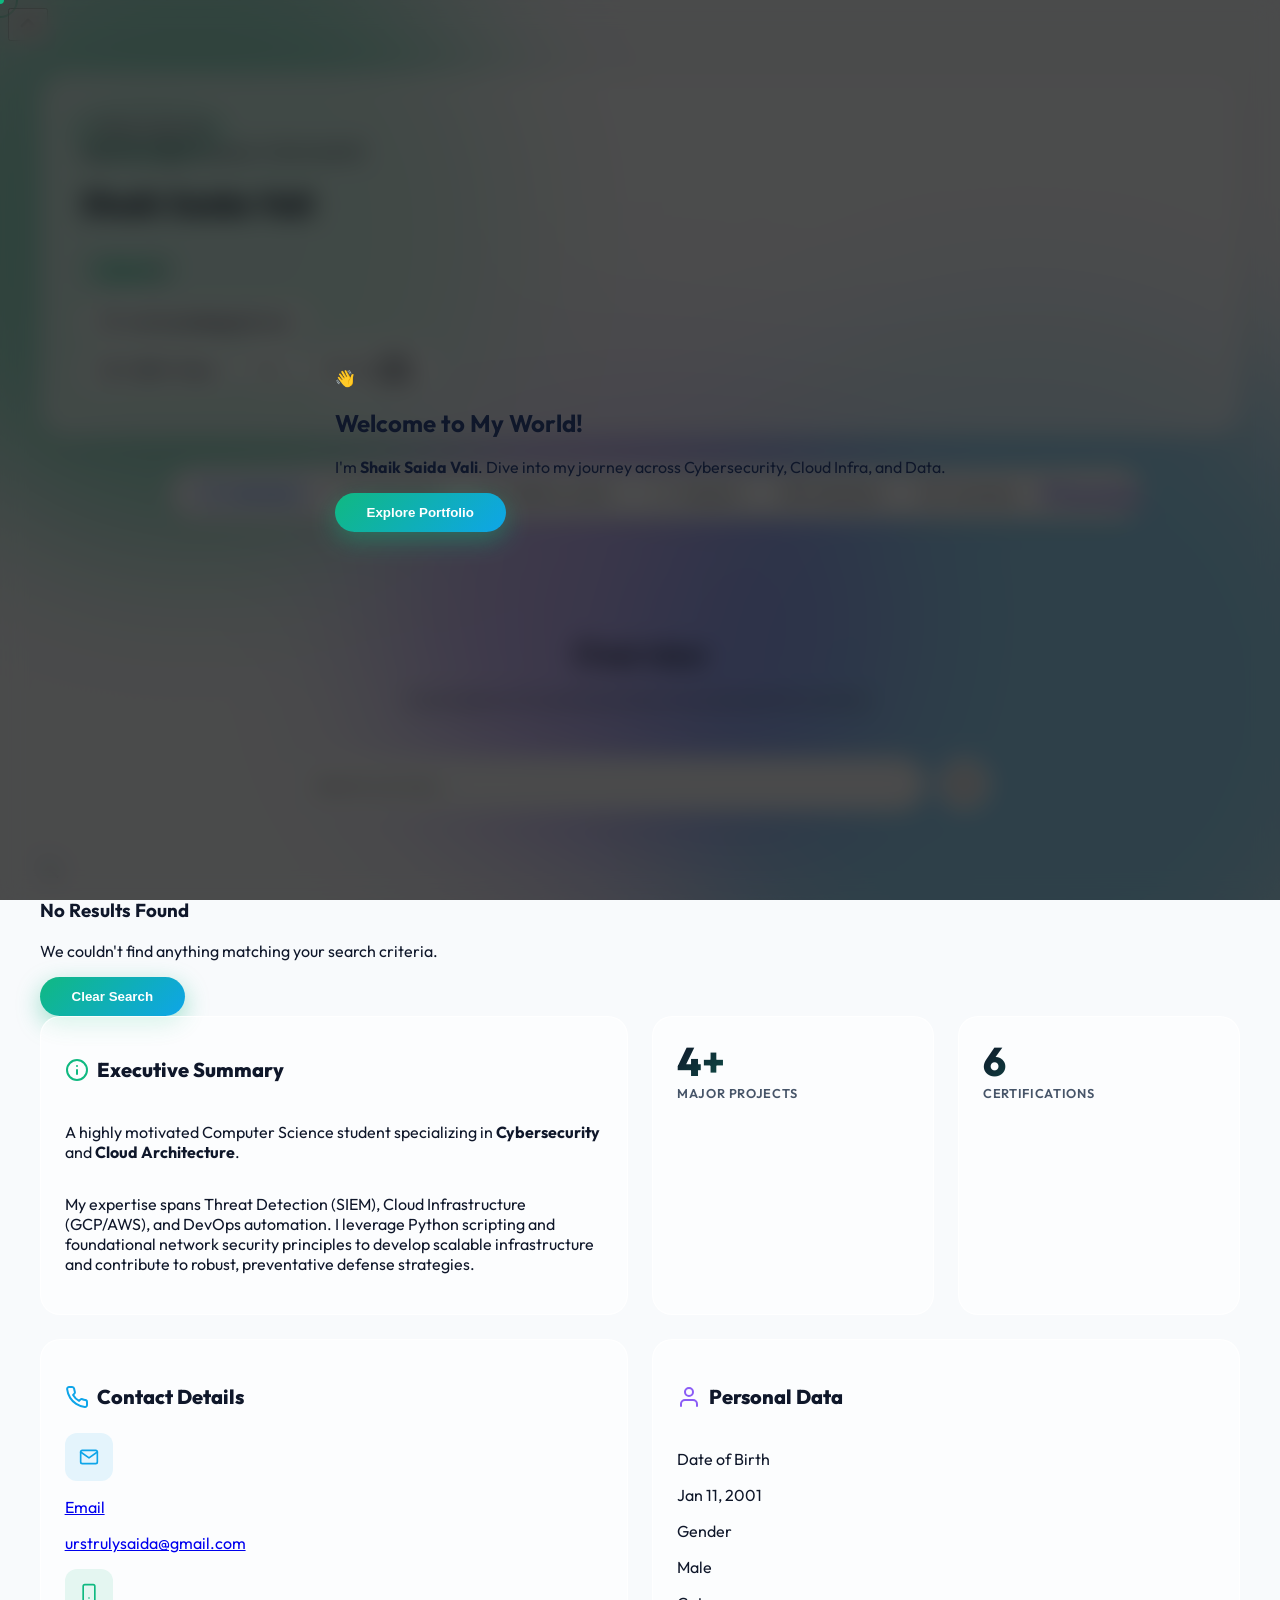
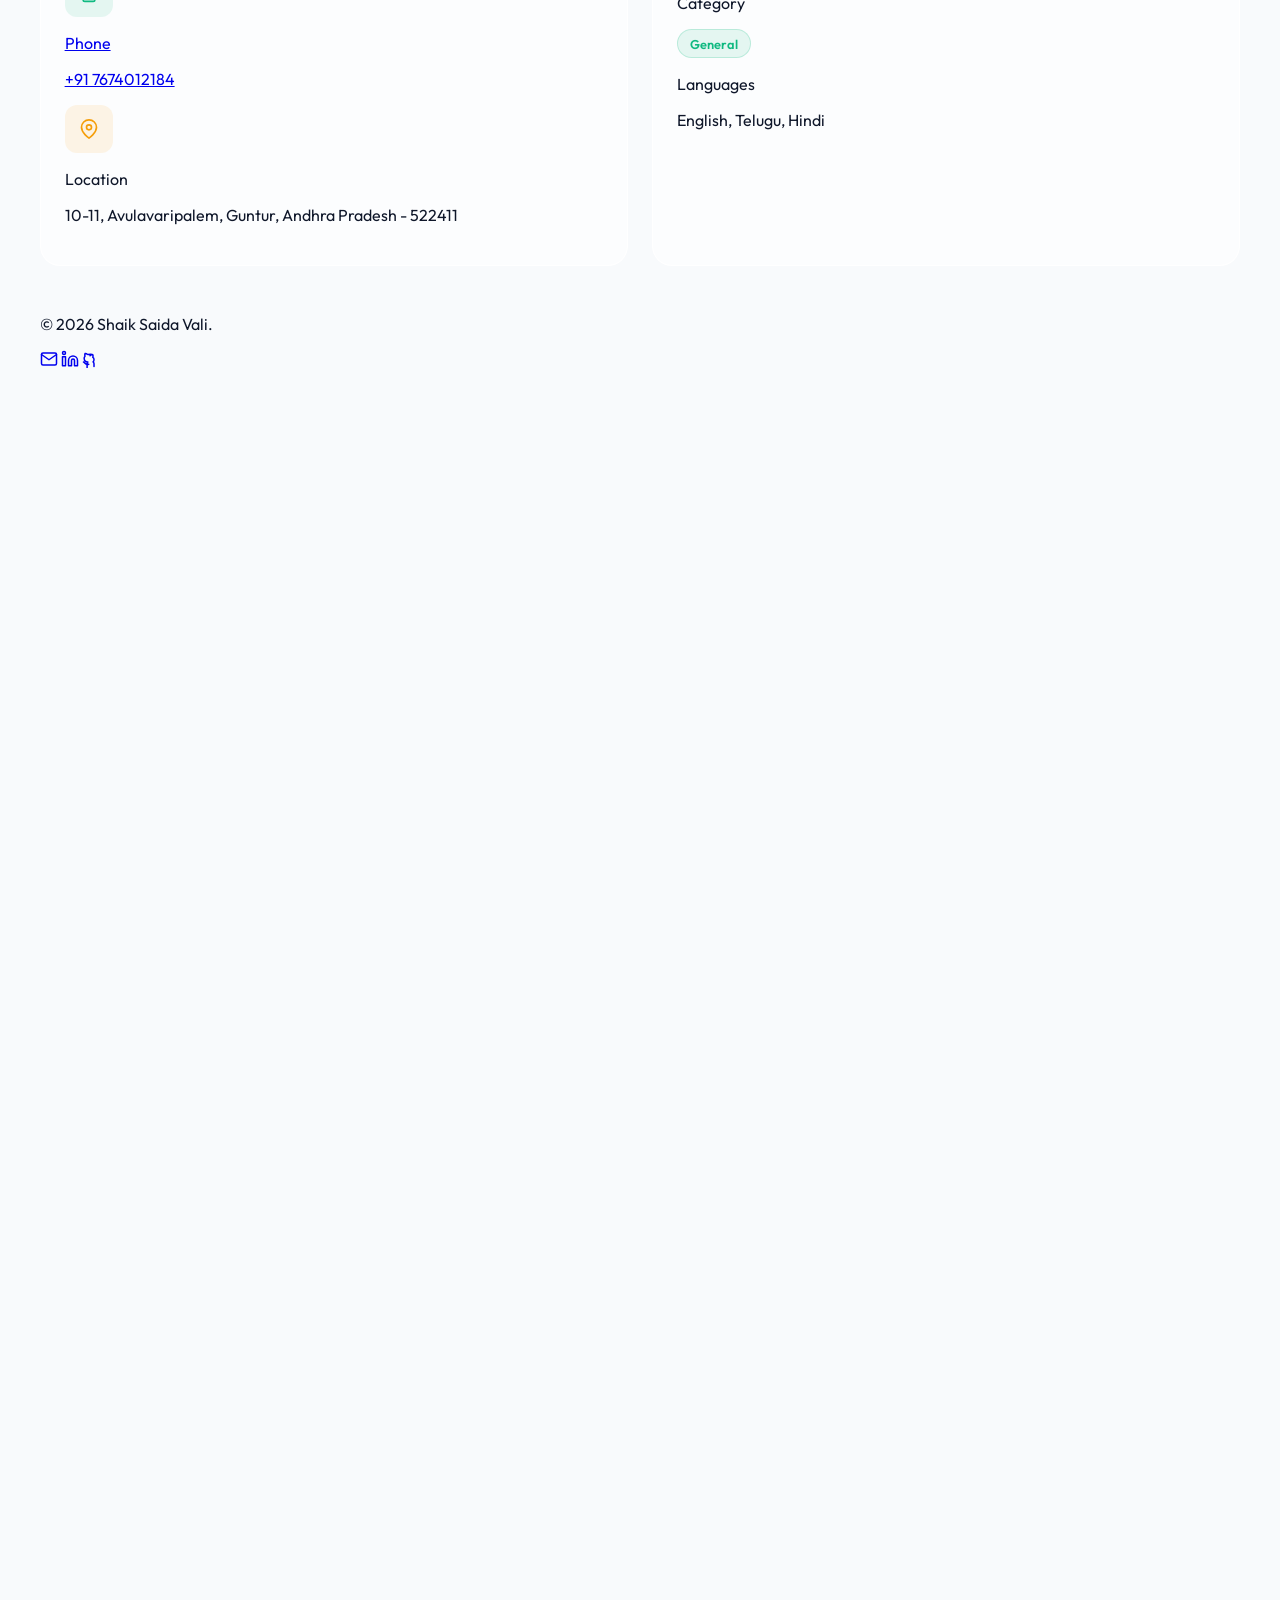
==== commit ab56bc0c: "Update print statement from 'Hello' to 'Goodbye'" ====
--- a/index.html
+++ b/index.html
@@ -96,7 +96,7 @@
         background-color: var(--color-bg);
         color: var(--color-text-primary);
         min-height: 100vh;
-        overflow-x: clip; /* FIX: 'clip' instead of 'hidden' enables sticky positioning */
+        overflow-x: clip; 
         transition: background-color 0.5s ease, color 0.5s ease;
         -webkit-font-smoothing: antialiased;
         -moz-osx-font-smoothing: grayscale;
@@ -450,15 +450,57 @@
         font-size: 1rem; color: var(--color-text-secondary); transition: opacity 0.2s ease;
       }
 
-      /* Wide Search Bar */
+      /* --- GOOGLE STYLE SEARCH BAR --- */
+      .search-container {
+        width: 100%; max-width: 700px; margin: 0 auto; display: flex; align-items: center; gap: 0.75rem;
+      }
       .search-wrapper {
-        width: 100%; max-width: 600px; margin: 0 auto; display: flex; align-items: center; background: var(--color-bg); border: 1px solid var(--glass-border);
-        border-radius: var(--radius-full); padding: 0.9rem 1.5rem; transition: all 0.3s ease; position: relative; overflow: hidden;
-        box-shadow: 0 4px 20px rgba(0,0,0,0.05);
+        flex: 1; display: flex; align-items: stretch; background: var(--color-bg); border: 1px solid var(--glass-border);
+        border-radius: var(--radius-full); transition: all 0.3s ease; position: relative; overflow: hidden;
+        box-shadow: 0 2px 10px rgba(0,0,0,0.04); height: 52px;
       }
       body.dark-mode .search-wrapper { background: rgba(15, 23, 42, 0.6); box-shadow: 0 4px 20px rgba(0,0,0,0.3); border-color: rgba(255,255,255,0.05); }
       .search-wrapper:focus-within { border-color: var(--color-secondary); box-shadow: 0 4px 25px rgba(14, 165, 233, 0.15); }
-      .search-input { background: transparent; border: none; outline: none; width: 100%; color: var(--color-text-primary); font-size: 1.05rem; font-family: inherit; margin-left: 0.75rem; }
+
+      .search-input-group {
+        flex: 1; display: flex; align-items: center; position: relative;
+      }
+      .search-input {
+        background: transparent; border: none; outline: none; width: 100%; height: 100%;
+        color: var(--color-text-primary); font-size: 1.05rem; font-family: inherit;
+        padding: 0 2.5rem 0 1.5rem;
+      }
+      
+      .clear-btn {
+        position: absolute; right: 0.5rem; top: 50%; transform: translateY(-50%);
+        padding: 0.4rem; border-radius: 50%; color: var(--color-text-secondary);
+        transition: all 0.2s ease; cursor: pointer; display: flex; align-items: center; justify-content: center;
+        background: transparent; border: none; z-index: 10;
+      }
+      .clear-btn.hidden { display: none !important; }
+      .clear-btn:hover { color: var(--color-danger); background: var(--glass-hover-bg); }
+
+      .search-divider {
+        width: 1px; background: var(--glass-border); margin: 0.6rem 0;
+      }
+      body.dark-mode .search-divider { background: rgba(255,255,255,0.1); }
+
+      .search-action-btn {
+        display: flex; align-items: center; justify-content: center; padding: 0 1.25rem;
+        color: var(--color-text-secondary); background: #f8f9fa; transition: all 0.2s; cursor: pointer; border: none;
+      }
+      .search-action-btn:hover { color: var(--color-accent); background: #f1f3f4; }
+      body.dark-mode .search-action-btn { background: rgba(255,255,255,0.02); color: #9aa0a6; }
+      body.dark-mode .search-action-btn:hover { background: rgba(255,255,255,0.05); color: var(--color-accent); }
+
+      .mic-btn {
+        display: flex; align-items: center; justify-content: center; width: 52px; height: 52px; border-radius: 50%;
+        background: #f1f3f4; border: none; color: #5f6368;
+        box-shadow: 0 2px 10px rgba(0,0,0,0.03); transition: all 0.3s var(--ease-spring); flex-shrink: 0; cursor: pointer;
+      }
+      .mic-btn:hover { transform: translateY(-2px); color: var(--color-accent); box-shadow: 0 8px 20px rgba(16, 185, 129, 0.15); background: white; }
+      body.dark-mode .mic-btn { background: #3c4043; color: #9aa0a6; box-shadow: 0 4px 20px rgba(0,0,0,0.3); }
+      body.dark-mode .mic-btn:hover { color: var(--color-accent); background: #4a4d51;}
 
       /* --- BENTO BOX CONTENT CARDS --- */
       .bento-grid { display: grid; gap: 1.5rem; grid-template-columns: 1fr; }
@@ -548,34 +590,11 @@
       /* --- MODALS --- */
       .modal-backdrop {
         position: fixed; inset: 0; background: rgba(0, 0, 0, 0.7); backdrop-filter: blur(12px);
-        z-index: 100; display: flex; align-items: center; justify-content: center;
+        z-index: 99999; display: flex; align-items: center; justify-content: center;
         opacity: 0; pointer-events: none; transition: opacity 0.4s ease; padding: 1rem;
       }
       .modal-backdrop.show { opacity: 1; pointer-events: auto; }
       .modal-content {
-        width: 100%; max-width: 600px; max-height: 90vh; overflow-y: auto;
-        background: var(--glass-bg); border: 1px solid var(--glass-border); border-radius: var(--radius-lg);
-        padding: 2.5rem; transform: scale(0.95) translateY(20px); transition: all 0.5s var(--ease-spring);
-        box-shadow: 0 25px 50px -12px rgba(0, 0, 0, 0.5); position: relative;
-      }
-      body.dark-mode .modal-content { background: rgba(15, 23, 42, 0.85); }
-      .modal-backdrop.show .modal-content { transform: scale(1) translateY(0); }
-      
-      .btn-close {
-          position: absolute; top: 1.5rem; right: 1.5rem; width: 36px; height: 36px; border-radius: 50%;
-          background: rgba(255,255,255,0.1); border: 1px solid var(--color-border); display: flex; align-items: center; justify-content: center;
-          cursor: pointer; transition: all 0.3s ease; color: var(--color-text-primary);
-      }
-      .btn-close:hover { background: var(--color-danger); color: white; transform: rotate(90deg); border-color: transparent;}
-
-      /* Scroll To Top */
-      .fab {
-        position: fixed; bottom: 2rem; right: 2rem; width: 3.5rem; height: 3.5rem; border-radius: 50%;
-        background: var(--color-text-primary); color: var(--color-bg); display: flex; align-items: center; justify-content: center;
-        box-shadow: 0 10px 25px rgba(0,0,0,0.2); cursor: pointer; z-index: 90;
-        opacity: 0; transform: translateY(20px) scale(0.8); transition: all 0.4s var(--ease-spring); border: none;
-      }
-      .fab.visible { opacity: 1; transform: translateY(0) scale(1); }
       .fab:hover { transform: translateY(-5px) scale(1.1); background: var(--color-accent); color: white;}
 
       /* NEW: Scroll Progress Bar */
@@ -686,37 +705,6 @@
         </div>
     </div>
 
-    <!-- Certificate Details Modal -->
-    <div id="cert-modal" class="modal-backdrop" aria-hidden="true" role="dialog">
-        <div class="modal-content !max-w-3xl">
-            <button id="close-cert-modal" class="btn-close cursor-pointer" aria-label="Close modal">
-                <svg xmlns="http://www.w3.org/2000/svg" width="20" height="20" viewBox="0 0 24 24" fill="none" stroke="currentColor" stroke-width="2.5" stroke-linecap="round" stroke-linejoin="round"><line x1="18" y1="6" x2="6" y2="18"></line><line x1="6" y1="6" x2="18" y2="18"></line></svg>
-            </button>
-            <div class="flex items-center gap-4 mb-6">
-                <div id="cm-icon" class="card-icon-wrap w-16 h-16 text-2xl !mb-0 flex-shrink-0"></div>
-                <div>
-                    <h2 id="cm-title" class="text-2xl sm:text-3xl font-extrabold mb-1 leading-tight">Certificate Title</h2>
-                    <p id="cm-issuer" class="text-xs font-bold uppercase tracking-wider text-[var(--color-accent)]">Issuer</p>
-                </div>
-            </div>
-            
-            <div class="w-full bg-[var(--color-bg)] rounded-xl border border-[var(--color-border)] p-2 mb-8 shadow-inner flex justify-center items-center overflow-hidden min-h-[250px] sm:min-h-[400px] relative group">
-                <!-- Helper Overlay (Shows on Hover) -->
-                <div class="absolute inset-0 bg-black/60 flex flex-col items-center justify-center opacity-0 group-hover:opacity-100 transition-opacity duration-300 z-10 backdrop-blur-sm rounded-lg">
-                    <p class="text-white font-bold mb-2">Update Image URL in HTML</p>
-                    <code class="text-xs text-green-300 bg-black/50 px-3 py-1.5 rounded-md border border-green-500/30">data-image="your-image.png"</code>
-                </div>
-                <img id="cm-image" src="" alt="Certificate Preview" class="max-w-full max-h-[60vh] object-contain rounded-lg transition-transform duration-500 group-hover:scale-[1.02]" loading="lazy">
-            </div>
-            
-            <div class="flex justify-end pt-4 border-t border-[var(--color-border)]">
-                <a id="cm-verify-link" href="#" target="_blank" rel="noopener noreferrer" class="btn-primary py-2 px-6 text-sm cursor-pointer">
-                    <svg xmlns="http://www.w3.org/2000/svg" width="16" height="16" viewBox="0 0 24 24" fill="none" stroke="currentColor" stroke-width="2" stroke-linecap="round" stroke-linejoin="round" class="mr-2"><path d="M22 11.08V12a10 10 0 1 1-5.93-9.14"></path><polyline points="22 4 12 14.01 9 11.01"></polyline></svg> Verify Authenticity
-                </a>
-            </div>
-        </div>
-    </div>
-
     <!-- Scroll To Top -->
     <button id="scrollTopBtn" class="fab cursor-pointer" aria-label="Scroll to top">
         <svg xmlns="http://www.w3.org/2000/svg" width="24" height="24" viewBox="0 0 24 24" fill="none" stroke="currentColor" stroke-width="3" stroke-linecap="round" stroke-linejoin="round"><path d="m18 15-6-6-6 6"/></svg>
@@ -730,7 +718,7 @@
           <img src="https://github.com/urstrulysaida/shaiksaidavali.in/blob/main/website%20pic.jpeg?raw=true" loading="lazy" alt="Shaik Saida Vali" class="profile-avatar"/>
           <div class="flex-1">
             
-            <!-- NEW: Live Status Widget -->
+            <!-- Live Status Widget -->
             <div class="inline-flex items-center gap-2 px-3 py-1.5 rounded-full border border-[var(--color-border)] bg-[var(--glass-bg)] text-xs font-bold uppercase tracking-wider mb-4 shadow-sm">
                 <span class="w-2 h-2 rounded-full bg-[var(--color-accent)] animate-pulse"></span> 
                 <span class="text-[var(--color-text-primary)]">Open for Opportunities</span>
@@ -772,8 +760,7 @@
         </div>
       </header>
 
-      <!-- --- NEW: SMART FLOATING NAV BAR --- -->
-      <!-- Moved outside of command-center to float across the entire page -->
+      <!-- SMART FLOATING NAV BAR -->
       <div class="google-nav-wrapper" id="floating-nav">
           <div class="google-nav-pill supports-[backdrop-filter]:bg-white/80 dark:supports-[backdrop-filter]:bg-[#1e1e1e]/80">
               <div class="nav-tabs-scroll">
@@ -799,18 +786,29 @@
       <!-- REDESIGNED COMMAND CENTER -->
       <div class="command-center pt-8">
 
-        <!-- 2. Dynamic Title Area -->
+        <!-- Dynamic Title Area -->
         <div class="dynamic-header">
             <h2 id="dynamic-title" class="dynamic-title">Overview</h2>
             <p id="dynamic-subtitle" class="dynamic-subtitle">A quick glance at my professional journey and executive summary.</p>
         </div>
 
-        <!-- 3. Wide Search Bar -->
-        <div class="search-wrapper group relative">
-            <svg xmlns="http://www.w3.org/2000/svg" class="h-5 w-5 text-[var(--color-text-secondary)] group-focus-within:text-[var(--color-accent)] transition-colors" viewBox="0 0 24 24" fill="none" stroke="currentColor" stroke-width="2" stroke-linecap="round" stroke-linejoin="round"><circle cx="11" cy="11" r="8"/><path d="m21 21-4.3-4.3"/></svg>
-            <input type="text" id="global-search" placeholder="Search overview..." class="search-input pr-10" aria-label="Search content" autocomplete="off"/>
-            <button id="clear-search" class="hidden absolute right-[1.5rem] p-1.5 rounded-full text-[var(--color-text-secondary)] hover:text-[var(--color-danger)] hover:bg-[var(--glass-hover-bg)] transition-all cursor-pointer" aria-label="Clear search" type="button">
-                <svg xmlns="http://www.w3.org/2000/svg" width="16" height="16" viewBox="0 0 24 24" fill="none" stroke="currentColor" stroke-width="2" stroke-linecap="round" stroke-linejoin="round"><line x1="18" y1="6" x2="6" y2="18"></line><line x1="6" y1="6" x2="18" y2="18"></line></svg>
+        <!-- Google Style Search Bar -->
+        <div class="search-container">
+            <div class="search-wrapper">
+                <div class="search-input-group">
+                    <input type="text" id="global-search" placeholder="Search overview..." class="search-input" aria-label="Search content" autocomplete="off"/>
+                    <button id="clear-search" class="clear-btn hidden" aria-label="Clear search" type="button">
+                        <svg xmlns="http://www.w3.org/2000/svg" width="16" height="16" viewBox="0 0 24 24" fill="none" stroke="currentColor" stroke-width="2" stroke-linecap="round" stroke-linejoin="round"><line x1="18" y1="6" x2="6" y2="18"></line><line x1="6" y1="6" x2="18" y2="18"></line></svg>
+                    </button>
+                </div>
+                <div class="search-divider"></div>
+                <button type="button" class="search-action-btn" aria-label="Search" onclick="document.getElementById('global-search').focus()">
+                    <svg xmlns="http://www.w3.org/2000/svg" class="h-5 w-5" viewBox="0 0 24 24" fill="none" stroke="currentColor" stroke-width="2" stroke-linecap="round" stroke-linejoin="round"><circle cx="11" cy="11" r="8"/><path d="m21 21-4.3-4.3"/></svg>
+                </button>
+            </div>
+            
+            <button type="button" class="mic-btn" aria-label="Voice Search" title="Voice Search" onclick="window.showToast('Voice Search coming soon!', 'success')">
+                <svg xmlns="http://www.w3.org/2000/svg" width="20" height="20" viewBox="0 0 24 24" fill="none" stroke="currentColor" stroke-width="2" stroke-linecap="round" stroke-linejoin="round"><path d="M12 2a3 3 0 0 0-3 3v7a3 3 0 0 0 6 0V5a3 3 0 0 0-3-3Z"/><path d="M19 10v2a7 7 0 0 1-14 0v-2"/><line x1="12" x2="12" y1="19" y2="22"/></svg>
             </button>
         </div>
       </div>
@@ -945,7 +943,7 @@
                           <p class="text-sm text-[var(--color-text-primary)] mb-4 leading-relaxed">
                               Focused on GCP Services (Compute, Storage, VPC) and IaC principles. Deployed secure cloud architectures and managed Cloud Security Posture (CSPM).
                           </p>
-                          <a href="javascript:void(0)" onclick="openCertModal(this)" data-title="Cloud Computing Internship (GCP)" data-issuer="Google Cloud Skills" data-color="icon-blue" data-link="https://drive.google.com/file/d/1xbeF-RusGvEKylOF6wELgnYVunS5x8RO/view?usp=drive_link" class="action-pill !text-xs !px-4 !py-2"><svg xmlns="http://www.w3.org/2000/svg" width="14" height="14" viewBox="0 0 24 24" fill="none" stroke="currentColor" stroke-width="2" stroke-linecap="round" stroke-linejoin="round" class="mr-1"><path d="M14 2H6a2 2 0 0 0-2 2v16a2 2 0 0 0 2 2h12a2 2 0 0 0 2-2V8z"/><polyline points="14 2 14 8 20 8"/><line x1="16" x2="8" y1="13" y2="13"/><line x1="16" x2="8" y1="17" y2="17"/><polyline points="10 9 9 9 8 9"/></svg> View Certificate</a>
+                          <a href="https://drive.google.com/file/d/1xbeF-RusGvEKylOF6wELgnYVunS5x8RO/view?usp=drive_link" target="_blank" class="action-pill !text-xs !px-4 !py-2"><svg xmlns="http://www.w3.org/2000/svg" width="14" height="14" viewBox="0 0 24 24" fill="none" stroke="currentColor" stroke-width="2" stroke-linecap="round" stroke-linejoin="round" class="mr-1"><path d="M14 2H6a2 2 0 0 0-2 2v16a2 2 0 0 0 2 2h12a2 2 0 0 0 2-2V8z"/><polyline points="14 2 14 8 20 8"/><line x1="16" x2="8" y1="13" y2="13"/><line x1="16" x2="8" y1="17" y2="17"/><polyline points="10 9 9 9 8 9"/></svg> View Certificate</a>
                       </div>
                   </div>
 
@@ -958,7 +956,7 @@
                           <p class="text-sm text-[var(--color-text-primary)] mb-4 leading-relaxed">
                               Engineered full-stack IoT solutions using Arduino/ESP32 and MQTT protocols. Built telemetry pipelines for real-time sensor data monitoring.
                           </p>
-                          <a href="javascript:void(0)" onclick="openCertModal(this)" data-title="IoT Internship" data-issuer="Hardware & Systems" data-color="icon-purple" data-link="https://drive.google.com/file/d/1d1Rgjnw9mvVhVQJCXOZSz5bQRpthl33-/view?usp=drive_link" class="action-pill !text-xs !px-4 !py-2"><svg xmlns="http://www.w3.org/2000/svg" width="14" height="14" viewBox="0 0 24 24" fill="none" stroke="currentColor" stroke-width="2" stroke-linecap="round" stroke-linejoin="round" class="mr-1"><path d="M14 2H6a2 2 0 0 0-2 2v16a2 2 0 0 0 2 2h12a2 2 0 0 0 2-2V8z"/><polyline points="14 2 14 8 20 8"/><line x1="16" x2="8" y1="13" y2="13"/><line x1="16" x2="8" y1="17" y2="17"/><polyline points="10 9 9 9 8 9"/></svg> View Certificate</a>
+                          <a href="https://drive.google.com/file/d/1d1Rgjnw9mvVhVQJCXOZSz5bQRpthl33-/view?usp=drive_link" target="_blank" class="action-pill !text-xs !px-4 !py-2"><svg xmlns="http://www.w3.org/2000/svg" width="14" height="14" viewBox="0 0 24 24" fill="none" stroke="currentColor" stroke-width="2" stroke-linecap="round" stroke-linejoin="round" class="mr-1"><path d="M14 2H6a2 2 0 0 0-2 2v16a2 2 0 0 0 2 2h12a2 2 0 0 0 2-2V8z"/><polyline points="14 2 14 8 20 8"/><line x1="16" x2="8" y1="13" y2="13"/><line x1="16" x2="8" y1="17" y2="17"/><polyline points="10 9 9 9 8 9"/></svg> View Certificate</a>
                       </div>
                   </div>
 
@@ -971,7 +969,7 @@
                           <p class="text-sm text-[var(--color-text-primary)] mb-4 leading-relaxed">
                               Conducted Vulnerability Assessments (VA) and Penetration Testing (PT). Focused on OWASP Top 10, network defense strategies, and countermeasure implementation.
                           </p>
-                          <a href="javascript:void(0)" onclick="openCertModal(this)" data-title="Ethical Hacking Internship" data-issuer="Security Assessment" data-color="icon-teal" data-link="https://drive.google.com/file/d/1LkavkbMS0g6BfP-QAjf9C9QE_IsrGSVv/view?usp=drive_link" class="action-pill !text-xs !px-4 !py-2"><svg xmlns="http://www.w3.org/2000/svg" width="14" height="14" viewBox="0 0 24 24" fill="none" stroke="currentColor" stroke-width="2" stroke-linecap="round" stroke-linejoin="round" class="mr-1"><path d="M14 2H6a2 2 0 0 0-2 2v16a2 2 0 0 0 2 2h12a2 2 0 0 0 2-2V8z"/><polyline points="14 2 14 8 20 8"/><line x1="16" x2="8" y1="13" y2="13"/><line x1="16" x2="8" y1="17" y2="17"/><polyline points="10 9 9 9 8 9"/></svg> View Certificate</a>
+                          <a href="https://drive.google.com/file/d/1LkavkbMS0g6BfP-QAjf9C9QE_IsrGSVv/view?usp=drive_link" target="_blank" class="action-pill !text-xs !px-4 !py-2"><svg xmlns="http://www.w3.org/2000/svg" width="14" height="14" viewBox="0 0 24 24" fill="none" stroke="currentColor" stroke-width="2" stroke-linecap="round" stroke-linejoin="round" class="mr-1"><path d="M14 2H6a2 2 0 0 0-2 2v16a2 2 0 0 0 2 2h12a2 2 0 0 0 2-2V8z"/><polyline points="14 2 14 8 20 8"/><line x1="16" x2="8" y1="13" y2="13"/><line x1="16" x2="8" y1="17" y2="17"/><polyline points="10 9 9 9 8 9"/></svg> View Certificate</a>
                       </div>
                   </div>
               </div>
@@ -988,7 +986,7 @@
                       <p class="text-sm text-[var(--color-text-primary)] mb-4 flex-grow">
                           Mastered Zero Trust Architecture (ZTA) and SASE principles. Learned modern perimeter definition and access management.
                       </p>
-                      <a href="javascript:void(0)" onclick="openCertModal(this)" data-title="Zscaler Cloud Networking" data-issuer="Virtual Experience" data-color="icon-blue" data-link="https://drive.google.com/file/d/1AmbBgEeqkv45qOzodPugsVUiaunObl2U/view?usp=drive_link" class="action-pill !text-xs !px-4 !py-2 w-max mt-auto"><svg xmlns="http://www.w3.org/2000/svg" width="14" height="14" viewBox="0 0 24 24" fill="none" stroke="currentColor" stroke-width="2" stroke-linecap="round" stroke-linejoin="round" class="mr-1"><path d="M14 2H6a2 2 0 0 0-2 2v16a2 2 0 0 0 2 2h12a2 2 0 0 0 2-2V8z"/><polyline points="14 2 14 8 20 8"/><line x1="16" x2="8" y1="13" y2="13"/><line x1="16" x2="8" y1="17" y2="17"/><polyline points="10 9 9 9 8 9"/></svg> View Proof</a>
+                      <a href="https://drive.google.com/file/d/1AmbBgEeqkv45qOzodPugsVUiaunObl2U/view?usp=drive_link" target="_blank" class="action-pill !text-xs !px-4 !py-2 w-max mt-auto"><svg xmlns="http://www.w3.org/2000/svg" width="14" height="14" viewBox="0 0 24 24" fill="none" stroke="currentColor" stroke-width="2" stroke-linecap="round" stroke-linejoin="round" class="mr-1"><path d="M14 2H6a2 2 0 0 0-2 2v16a2 2 0 0 0 2 2h12a2 2 0 0 0 2-2V8z"/><polyline points="14 2 14 8 20 8"/><line x1="16" x2="8" y1="13" y2="13"/><line x1="16" x2="8" y1="17" y2="17"/><polyline points="10 9 9 9 8 9"/></svg> View Proof</a>
                   </div>
                    <!-- Fortinet -->
                   <div class="p-6 rounded-2xl border border-[var(--color-border)] hover:border-red-500 transition-all bg-[var(--glass-bg)] flex flex-col h-full">
@@ -996,7 +994,7 @@
                       <p class="text-sm text-[var(--color-text-primary)] mb-4 flex-grow">
                           Focused on Next-Gen Firewalls (NGFW), Security Fabric concepts, and Defense-in-Depth for enterprise networks.
                       </p>
-                      <a href="javascript:void(0)" onclick="openCertModal(this)" data-title="Fortinet Network Security (NSE)" data-issuer="Virtual Experience" data-color="icon-amber" data-link="https://drive.google.com/file/d/1bGLpt7pwHiEaG9pvlNZnMlv7S35I3q5I/view?usp=drive_link" class="action-pill !text-xs !px-4 !py-2 w-max mt-auto"><svg xmlns="http://www.w3.org/2000/svg" width="14" height="14" viewBox="0 0 24 24" fill="none" stroke="currentColor" stroke-width="2" stroke-linecap="round" stroke-linejoin="round" class="mr-1"><path d="M14 2H6a2 2 0 0 0-2 2v16a2 2 0 0 0 2 2h12a2 2 0 0 0 2-2V8z"/><polyline points="14 2 14 8 20 8"/><line x1="16" x2="8" y1="13" y2="13"/><line x1="16" x2="8" y1="17" y2="17"/><polyline points="10 9 9 9 8 9"/></svg> View Proof</a>
+                      <a href="https://drive.google.com/file/d/1bGLpt7pwHiEaG9pvlNZnMlv7S35I3q5I/view?usp=drive_link" target="_blank" class="action-pill !text-xs !px-4 !py-2 w-max mt-auto"><svg xmlns="http://www.w3.org/2000/svg" width="14" height="14" viewBox="0 0 24 24" fill="none" stroke="currentColor" stroke-width="2" stroke-linecap="round" stroke-linejoin="round" class="mr-1"><path d="M14 2H6a2 2 0 0 0-2 2v16a2 2 0 0 0 2 2h12a2 2 0 0 0 2-2V8z"/><polyline points="14 2 14 8 20 8"/><line x1="16" x2="8" y1="13" y2="13"/><line x1="16" x2="8" y1="17" y2="17"/><polyline points="10 9 9 9 8 9"/></svg> View Proof</a>
                   </div>
                    <!-- Ethical Hacking Virtual -->
                   <div class="p-6 rounded-2xl border border-[var(--color-border)] hover:border-teal-500 transition-all bg-[var(--glass-bg)] flex flex-col h-full">
@@ -1004,7 +1002,7 @@
                       <p class="text-sm text-[var(--color-text-primary)] mb-4 flex-grow">
                           Hands-on virtual labs for network defense, threat analysis, and incident response scenarios.
                       </p>
-                      <a href="javascript:void(0)" onclick="openCertModal(this)" data-title="Ethical Hacking Virtual Experience" data-issuer="Virtual Lab" data-color="icon-teal" data-link="https://drive.google.com/file/d/1gXGAQ-W92tTVBiNBNISdAlXM3tYSF6Z_/view?usp=sharing" class="action-pill !text-xs !px-4 !py-2 w-max mt-auto"><svg xmlns="http://www.w3.org/2000/svg" width="14" height="14" viewBox="0 0 24 24" fill="none" stroke="currentColor" stroke-width="2" stroke-linecap="round" stroke-linejoin="round" class="mr-1"><path d="M14 2H6a2 2 0 0 0-2 2v16a2 2 0 0 0 2 2h12a2 2 0 0 0 2-2V8z"/><polyline points="14 2 14 8 20 8"/><line x1="16" x2="8" y1="13" y2="13"/><line x1="16" x2="8" y1="17" y2="17"/><polyline points="10 9 9 9 8 9"/></svg> View Proof</a>
+                      <a href="https://drive.google.com/file/d/1gXGAQ-W92tTVBiNBNISdAlXM3tYSF6Z_/view?usp=sharing" target="_blank" class="action-pill !text-xs !px-4 !py-2 w-max mt-auto"><svg xmlns="http://www.w3.org/2000/svg" width="14" height="14" viewBox="0 0 24 24" fill="none" stroke="currentColor" stroke-width="2" stroke-linecap="round" stroke-linejoin="round" class="mr-1"><path d="M14 2H6a2 2 0 0 0-2 2v16a2 2 0 0 0 2 2h12a2 2 0 0 0 2-2V8z"/><polyline points="14 2 14 8 20 8"/><line x1="16" x2="8" y1="13" y2="13"/><line x1="16" x2="8" y1="17" y2="17"/><polyline points="10 9 9 9 8 9"/></svg> View Proof</a>
                   </div>
                    <!-- Automation -->
                   <div class="p-6 rounded-2xl border border-[var(--color-border)] hover:border-orange-500 transition-all bg-[var(--glass-bg)] flex flex-col h-full">
@@ -1012,7 +1010,7 @@
                       <p class="text-sm text-[var(--color-text-primary)] mb-4 flex-grow">
                           Process automation, task scheduling, and scripting for operational efficiency using RPA concepts.
                       </p>
-                      <a href="javascript:void(0)" onclick="openCertModal(this)" data-title="Automation Virtual Experience" data-issuer="Virtual Lab" data-color="icon-amber" data-link="https://drive.google.com/file/d/1iTvnbJdyDNZzmsNNKVRAK5gixOXWtnzk/view?usp=sharing" class="action-pill !text-xs !px-4 !py-2 w-max mt-auto"><svg xmlns="http://www.w3.org/2000/svg" width="14" height="14" viewBox="0 0 24 24" fill="none" stroke="currentColor" stroke-width="2" stroke-linecap="round" stroke-linejoin="round" class="mr-1"><path d="M14 2H6a2 2 0 0 0-2 2v16a2 2 0 0 0 2 2h12a2 2 0 0 0 2-2V8z"/><polyline points="14 2 14 8 20 8"/><line x1="16" x2="8" y1="13" y2="13"/><line x1="16" x2="8" y1="17" y2="17"/><polyline points="10 9 9 9 8 9"/></svg> View Proof</a>
+                      <a href="https://drive.google.com/file/d/1iTvnbJdyDNZzmsNNKVRAK5gixOXWtnzk/view?usp=sharing" target="_blank" class="action-pill !text-xs !px-4 !py-2 w-max mt-auto"><svg xmlns="http://www.w3.org/2000/svg" width="14" height="14" viewBox="0 0 24 24" fill="none" stroke="currentColor" stroke-width="2" stroke-linecap="round" stroke-linejoin="round" class="mr-1"><path d="M14 2H6a2 2 0 0 0-2 2v16a2 2 0 0 0 2 2h12a2 2 0 0 0 2-2V8z"/><polyline points="14 2 14 8 20 8"/><line x1="16" x2="8" y1="13" y2="13"/><line x1="16" x2="8" y1="17" y2="17"/><polyline points="10 9 9 9 8 9"/></svg> View Proof</a>
                   </div>
                   <!-- Google Dev -->
                   <div class="p-6 rounded-2xl border border-[var(--color-border)] hover:border-blue-600 transition-all bg-[var(--glass-bg)] flex flex-col h-full">
@@ -1020,7 +1018,7 @@
                       <p class="text-sm text-[var(--color-text-primary)] mb-4 flex-grow">
                           Modern app development, cloud integration with Google APIs, and developer workflow tools.
                       </p>
-                      <a href="javascript:void(0)" onclick="openCertModal(this)" data-title="Google for Developers" data-issuer="Virtual Experience" data-color="icon-blue" data-link="https://drive.google.com/file/d/1O4RZUHQNE9HKNfz8TmnvIsOb81f5jDwp/view?usp=sharing" class="action-pill !text-xs !px-4 !py-2 w-max mt-auto"><svg xmlns="http://www.w3.org/2000/svg" width="14" height="14" viewBox="0 0 24 24" fill="none" stroke="currentColor" stroke-width="2" stroke-linecap="round" stroke-linejoin="round" class="mr-1"><path d="M14 2H6a2 2 0 0 0-2 2v16a2 2 0 0 0 2 2h12a2 2 0 0 0 2-2V8z"/><polyline points="14 2 14 8 20 8"/><line x1="16" x2="8" y1="13" y2="13"/><line x1="16" x2="8" y1="17" y2="17"/><polyline points="10 9 9 9 8 9"/></svg> View Proof</a>
+                      <a href="https://drive.google.com/file/d/1O4RZUHQNE9HKNfz8TmnvIsOb81f5jDwp/view?usp=sharing" target="_blank" class="action-pill !text-xs !px-4 !py-2 w-max mt-auto"><svg xmlns="http://www.w3.org/2000/svg" width="14" height="14" viewBox="0 0 24 24" fill="none" stroke="currentColor" stroke-width="2" stroke-linecap="round" stroke-linejoin="round" class="mr-1"><path d="M14 2H6a2 2 0 0 0-2 2v16a2 2 0 0 0 2 2h12a2 2 0 0 0 2-2V8z"/><polyline points="14 2 14 8 20 8"/><line x1="16" x2="8" y1="13" y2="13"/><line x1="16" x2="8" y1="17" y2="17"/><polyline points="10 9 9 9 8 9"/></svg> View Proof</a>
                   </div>
               </div>
           </div>
@@ -1029,7 +1027,7 @@
         <!-- ================= SKILLS & LINKS TAB ================= -->
         <section id="career-links" class="tab-pane bento-grid" role="tabpanel">
             
-            <!-- NEW: INFINITE MARQUEE -->
+            <!-- INFINITE MARQUEE -->
             <div class="bento-card col-span-full py-4 !px-0 bg-gradient-to-r from-transparent via-[var(--glass-bg)] to-transparent border-x-0 rounded-none shadow-none backdrop-blur-sm relative cursor-default">
                 <div class="absolute inset-y-0 left-0 w-16 bg-gradient-to-r from-[var(--color-bg)] to-transparent z-10 pointer-events-none"></div>
                 <div class="absolute inset-y-0 right-0 w-16 bg-gradient-to-l from-[var(--color-bg)] to-transparent z-10 pointer-events-none"></div>
@@ -1126,304 +1124,107 @@
                 </div>
             </div>
 
+            <!-- REDESIGNED: CORE CERTIFICATIONS -->
             <div class="bento-card col-span-full">
-                <h3 class="section-title"><svg xmlns="http://www.w3.org/2000/svg" width="24" height="24" viewBox="0 0 24 24" fill="none" stroke="var(--color-purple)" stroke-width="2" stroke-linecap="round" stroke-linejoin="round"><path d="M12 15v5s3-2 5-5a5 5 0 1 0-10 0c2 3 5 5 5 5z"/><circle cx="12" cy="9" r="2"/></svg> Core Certifications</h3>
-                <div class="grid grid-cols-1 sm:grid-cols-2 lg:grid-cols-3 xl:grid-cols-6 gap-4">
-                    <a href="javascript:void(0)" onclick="openCertModal(this)" data-title="Google Cybersecurity" data-issuer="Professional Certificate" data-color="icon-green" data-link="https://drive.google.com/drive/folders/1GQHLGxvDy1Q0kK9evMfOjfEfOn2-fI5A?usp=sharing" class="flex flex-col items-center text-center p-4 rounded-xl border border-[var(--color-border)] hover:border-[var(--color-accent)] hover:bg-[var(--glass-hover-bg)] transition-all group cursor-pointer">
-                        <div class="card-icon-wrap icon-green !w-12 !h-12"><svg xmlns="http://www.w3.org/2000/svg" width="20" height="20" viewBox="0 0 24 24" fill="none" stroke="currentColor" stroke-width="2" stroke-linecap="round" stroke-linejoin="round"><path d="M12 22s8-4 8-10V5l-8-3-8 3v7c0 6 8 10 8 10z"/></svg></div>
-                        <h5 class="font-bold text-sm mb-1 leading-tight group-hover:text-[var(--color-accent)] transition-colors">Google<br>Cybersecurity</h5>
+                <h3 class="section-title mb-6"><svg xmlns="http://www.w3.org/2000/svg" width="24" height="24" viewBox="0 0 24 24" fill="none" stroke="var(--color-purple)" stroke-width="2" stroke-linecap="round" stroke-linejoin="round"><path d="M12 15v5s3-2 5-5a5 5 0 1 0-10 0c2 3 5 5 5 5z"/><circle cx="12" cy="9" r="2"/></svg> Core Certifications</h3>
+                <div class="grid grid-cols-1 md:grid-cols-2 xl:grid-cols-3 gap-4">
+                    
+                    <!-- Cert 1: Google Cybersecurity -->
+                    <a href="https://drive.google.com/drive/folders/1GQHLGxvDy1Q0kK9evMfOjfEfOn2-fI5A?usp=sharing" target="_blank" rel="noopener noreferrer" class="flex items-center p-4 rounded-xl border border-[var(--color-border)] bg-[var(--glass-bg)] hover:bg-[var(--glass-hover-bg)] hover:border-[var(--color-accent)] hover:shadow-md transition-all duration-300 group overflow-hidden relative">
+                        <div class="absolute right-0 top-0 bottom-0 w-1 bg-[var(--color-accent)] opacity-0 group-hover:opacity-100 transition-opacity"></div>
+                        <div class="w-12 h-12 rounded-lg bg-green-500/10 text-[var(--color-accent)] flex items-center justify-center mr-4 group-hover:scale-110 transition-transform border border-transparent group-hover:border-[var(--color-accent)]/20">
+                            <svg xmlns="http://www.w3.org/2000/svg" width="20" height="20" viewBox="0 0 24 24" fill="none" stroke="currentColor" stroke-width="2" stroke-linecap="round" stroke-linejoin="round"><path d="M12 22s8-4 8-10V5l-8-3-8 3v7c0 6 8 10 8 10z"/></svg>
+                        </div>
+                        <div class="flex-1">
+                            <h5 class="font-bold text-sm text-[var(--color-text-primary)] group-hover:text-[var(--color-accent)] transition-colors line-clamp-1">Google Cybersecurity</h5>
+                            <p class="text-[11px] text-[var(--color-text-secondary)] font-semibold uppercase tracking-wider mt-0.5">Professional Cert</p>
+                        </div>
+                        <div class="flex items-center gap-1.5 opacity-0 -translate-x-4 group-hover:opacity-100 group-hover:translate-x-0 transition-all duration-300 text-xs font-bold text-[var(--color-accent)]">
+                            <span>View</span>
+                            <svg xmlns="http://www.w3.org/2000/svg" width="14" height="14" viewBox="0 0 24 24" fill="none" stroke="currentColor" stroke-width="2.5" stroke-linecap="round" stroke-linejoin="round"><path d="M5 12h14"/><path d="m12 5 7 7-7 7"/></svg>
+                        </div>
                     </a>
-                    <a href="javascript:void(0)" onclick="openCertModal(this)" data-title="AWS Cloud Tech" data-issuer="Training Badge" data-color="icon-amber" data-link="https://drive.google.com/file/d/1QVr7fmnA-DpbHwySLg4d1lC8sA1RaURP/view?usp=drive_link" class="flex flex-col items-center text-center p-4 rounded-xl border border-[var(--color-border)] hover:border-[var(--color-warning)] hover:bg-[var(--glass-hover-bg)] transition-all group cursor-pointer">
-                        <div class="card-icon-wrap icon-amber !w-12 !h-12"><svg xmlns="http://www.w3.org/2000/svg" width="20" height="20" viewBox="0 0 24 24" fill="none" stroke="currentColor" stroke-width="2" stroke-linecap="round" stroke-linejoin="round"><path d="M17.5 19c0-1.7-1.3-3-3-3h-5c-1.7 0-3 1.3-3 3"/><path d="M22 10.5V9a2 2 0 0 0-2-2h-3.3a5 5 0 0 0-9.4 0H4a2 2 0 0 0-2 2v1.5"/><path d="M8 10a2 2 0 1 0 4 0 2 2 0 1 0-4 0"/></svg></div>
-                        <h5 class="font-bold text-sm mb-1 leading-tight group-hover:text-[var(--color-warning)] transition-colors">AWS<br>Cloud Tech</h5>
+
+                    <!-- Cert 2: AWS Cloud Tech -->
+                    <a href="https://drive.google.com/file/d/1QVr7fmnA-DpbHwySLg4d1lC8sA1RaURP/view?usp=drive_link" target="_blank" rel="noopener noreferrer" class="flex items-center p-4 rounded-xl border border-[var(--color-border)] bg-[var(--glass-bg)] hover:bg-[var(--glass-hover-bg)] hover:border-[var(--color-warning)] hover:shadow-md transition-all duration-300 group overflow-hidden relative">
+                        <div class="absolute right-0 top-0 bottom-0 w-1 bg-[var(--color-warning)] opacity-0 group-hover:opacity-100 transition-opacity"></div>
+                        <div class="w-12 h-12 rounded-lg bg-yellow-500/10 text-[var(--color-warning)] flex items-center justify-center mr-4 group-hover:scale-110 transition-transform border border-transparent group-hover:border-[var(--color-warning)]/20">
+                            <svg xmlns="http://www.w3.org/2000/svg" width="20" height="20" viewBox="0 0 24 24" fill="none" stroke="currentColor" stroke-width="2" stroke-linecap="round" stroke-linejoin="round"><path d="M17.5 19c0-1.7-1.3-3-3-3h-5c-1.7 0-3 1.3-3 3"/><path d="M22 10.5V9a2 2 0 0 0-2-2h-3.3a5 5 0 0 0-9.4 0H4a2 2 0 0 0-2 2v1.5"/><path d="M8 10a2 2 0 1 0 4 0 2 2 0 1 0-4 0"/></svg>
+                        </div>
+                        <div class="flex-1">
+                            <h5 class="font-bold text-sm text-[var(--color-text-primary)] group-hover:text-[var(--color-warning)] transition-colors line-clamp-1">AWS Cloud Tech</h5>
+                            <p class="text-[11px] text-[var(--color-text-secondary)] font-semibold uppercase tracking-wider mt-0.5">Training Badge</p>
+                        </div>
+                        <div class="flex items-center gap-1.5 opacity-0 -translate-x-4 group-hover:opacity-100 group-hover:translate-x-0 transition-all duration-300 text-xs font-bold text-[var(--color-warning)]">
+                            <span>View</span>
+                            <svg xmlns="http://www.w3.org/2000/svg" width="14" height="14" viewBox="0 0 24 24" fill="none" stroke="currentColor" stroke-width="2.5" stroke-linecap="round" stroke-linejoin="round"><path d="M5 12h14"/><path d="m12 5 7 7-7 7"/></svg>
+                        </div>
                     </a>
-                    <a href="javascript:void(0)" onclick="openCertModal(this)" data-title="Google Adv Data Analytics" data-issuer="Professional Certificate" data-color="icon-purple" data-link="https://drive.google.com/drive/folders/19PpE3C9AG5eBUGssrH_IAGa7RQlTHzUp?usp=drive_link" class="flex flex-col items-center text-center p-4 rounded-xl border border-[var(--color-border)] hover:border-[var(--color-purple)] hover:bg-[var(--glass-hover-bg)] transition-all group cursor-pointer">
-                        <div class="card-icon-wrap icon-purple !w-12 !h-12"><svg xmlns="http://www.w3.org/2000/svg" width="20" height="20" viewBox="0 0 24 24" fill="none" stroke="currentColor" stroke-width="2" stroke-linecap="round" stroke-linejoin="round"><line x1="18" y1="20" x2="18" y2="10"/><line x1="12" y1="20" x2="12" y2="4"/><line x1="6" y1="20" x2="6" y2="14"/></svg></div>
-                        <h5 class="font-bold text-sm mb-1 leading-tight group-hover:text-[var(--color-purple)] transition-colors">Google Adv<br>Data Analytics</h5>
+
+                    <!-- Cert 3: Google Adv Data Analytics -->
+                    <a href="https://drive.google.com/drive/folders/19PpE3C9AG5eBUGssrH_IAGa7RQlTHzUp?usp=drive_link" target="_blank" rel="noopener noreferrer" class="flex items-center p-4 rounded-xl border border-[var(--color-border)] bg-[var(--glass-bg)] hover:bg-[var(--glass-hover-bg)] hover:border-[var(--color-purple)] hover:shadow-md transition-all duration-300 group overflow-hidden relative">
+                        <div class="absolute right-0 top-0 bottom-0 w-1 bg-[var(--color-purple)] opacity-0 group-hover:opacity-100 transition-opacity"></div>
+                        <div class="w-12 h-12 rounded-lg bg-purple-500/10 text-[var(--color-purple)] flex items-center justify-center mr-4 group-hover:scale-110 transition-transform border border-transparent group-hover:border-[var(--color-purple)]/20">
+                            <svg xmlns="http://www.w3.org/2000/svg" width="20" height="20" viewBox="0 0 24 24" fill="none" stroke="currentColor" stroke-width="2" stroke-linecap="round" stroke-linejoin="round"><line x1="18" y1="20" x2="18" y2="10"/><line x1="12" y1="20" x2="12" y2="4"/><line x1="6" y1="20" x2="6" y2="14"/></svg>
+                        </div>
+                        <div class="flex-1">
+                            <h5 class="font-bold text-sm text-[var(--color-text-primary)] group-hover:text-[var(--color-purple)] transition-colors line-clamp-1">Adv Data Analytics</h5>
+                            <p class="text-[11px] text-[var(--color-text-secondary)] font-semibold uppercase tracking-wider mt-0.5">Professional Cert</p>
+                        </div>
+                        <div class="flex items-center gap-1.5 opacity-0 -translate-x-4 group-hover:opacity-100 group-hover:translate-x-0 transition-all duration-300 text-xs font-bold text-[var(--color-purple)]">
+                            <span>View</span>
+                            <svg xmlns="http://www.w3.org/2000/svg" width="14" height="14" viewBox="0 0 24 24" fill="none" stroke="currentColor" stroke-width="2.5" stroke-linecap="round" stroke-linejoin="round"><path d="M5 12h14"/><path d="m12 5 7 7-7 7"/></svg>
+                        </div>
                     </a>
-                    <a href="javascript:void(0)" onclick="openCertModal(this)" data-title="Google Data Analytics" data-issuer="Professional Certificate" data-color="icon-blue" data-link="https://drive.google.com/drive/folders/1TzByATBWXBvBsjV-bK1dtFmvAgxE2E5c?usp=sharing" class="flex flex-col items-center text-center p-4 rounded-xl border border-[var(--color-border)] hover:border-[var(--color-secondary)] hover:bg-[var(--glass-hover-bg)] transition-all group cursor-pointer">
-                        <div class="card-icon-wrap icon-blue !w-12 !h-12"><svg xmlns="http://www.w3.org/2000/svg" width="20" height="20" viewBox="0 0 24 24" fill="none" stroke="currentColor" stroke-width="2" stroke-linecap="round" stroke-linejoin="round"><circle cx="12" cy="12" r="10"/><line x1="2" y1="12" x2="22" y2="12"/><path d="M12 2a15.3 15.3 0 0 1 4 10 15.3 15.3 0 0 1-4 10 15.3 15.3 0 0 1-4-10 15.3 15.3 0 0 1 4-10z"/></svg></div>
-                        <h5 class="font-bold text-sm mb-1 leading-tight group-hover:text-[var(--color-secondary)] transition-colors">Google<br>Data Analytics</h5>
+
+                    <!-- Cert 4: Google Data Analytics -->
+                    <a href="https://drive.google.com/drive/folders/1TzByATBWXBvBsjV-bK1dtFmvAgxE2E5c?usp=sharing" target="_blank" rel="noopener noreferrer" class="flex items-center p-4 rounded-xl border border-[var(--color-border)] bg-[var(--glass-bg)] hover:bg-[var(--glass-hover-bg)] hover:border-[var(--color-secondary)] hover:shadow-md transition-all duration-300 group overflow-hidden relative">
+                        <div class="absolute right-0 top-0 bottom-0 w-1 bg-[var(--color-secondary)] opacity-0 group-hover:opacity-100 transition-opacity"></div>
+                        <div class="w-12 h-12 rounded-lg bg-blue-500/10 text-[var(--color-secondary)] flex items-center justify-center mr-4 group-hover:scale-110 transition-transform border border-transparent group-hover:border-[var(--color-secondary)]/20">
+                            <svg xmlns="http://www.w3.org/2000/svg" width="20" height="20" viewBox="0 0 24 24" fill="none" stroke="currentColor" stroke-width="2" stroke-linecap="round" stroke-linejoin="round"><circle cx="12" cy="12" r="10"/><line x1="2" y1="12" x2="22" y2="12"/><path d="M12 2a15.3 15.3 0 0 1 4 10 15.3 15.3 0 0 1-4 10 15.3 15.3 0 0 1-4-10 15.3 15.3 0 0 1 4-10z"/></svg>
+                        </div>
+                        <div class="flex-1">
+                            <h5 class="font-bold text-sm text-[var(--color-text-primary)] group-hover:text-[var(--color-secondary)] transition-colors line-clamp-1">Data Analytics</h5>
+                            <p class="text-[11px] text-[var(--color-text-secondary)] font-semibold uppercase tracking-wider mt-0.5">Professional Cert</p>
+                        </div>
+                        <div class="flex items-center gap-1.5 opacity-0 -translate-x-4 group-hover:opacity-100 group-hover:translate-x-0 transition-all duration-300 text-xs font-bold text-[var(--color-secondary)]">
+                            <span>View</span>
+                            <svg xmlns="http://www.w3.org/2000/svg" width="14" height="14" viewBox="0 0 24 24" fill="none" stroke="currentColor" stroke-width="2.5" stroke-linecap="round" stroke-linejoin="round"><path d="M5 12h14"/><path d="m12 5 7 7-7 7"/></svg>
+                        </div>
                     </a>
-                    <a href="javascript:void(0)" onclick="openCertModal(this)" data-title="Microsoft Power BI" data-issuer="Technical Certification" data-color="icon-amber" data-link="https://drive.google.com/drive/folders/1VZU27_VVrs6u3sHe6CFU7ho4OKTGsHtL?usp=sharing" class="flex flex-col items-center text-center p-4 rounded-xl border border-[var(--color-border)] hover:border-[#f59e0b] hover:bg-[var(--glass-hover-bg)] transition-all group cursor-pointer">
-                        <div class="card-icon-wrap icon-amber !w-12 !h-12"><svg xmlns="http://www.w3.org/2000/svg" width="20" height="20" viewBox="0 0 24 24" fill="none" stroke="currentColor" stroke-width="2" stroke-linecap="round" stroke-linejoin="round"><path d="M3 3v18h18"/><path d="m19 9-5 5-4-4-3 3"/></svg></div>
-                        <h5 class="font-bold text-sm mb-1 leading-tight group-hover:text-[#f59e0b] transition-colors">Microsoft<br>Power BI</h5>
+
+                    <!-- Cert 5: Microsoft Power BI -->
+                    <a href="https://drive.google.com/drive/folders/1VZU27_VVrs6u3sHe6CFU7ho4OKTGsHtL?usp=sharing" target="_blank" rel="noopener noreferrer" class="flex items-center p-4 rounded-xl border border-[var(--color-border)] bg-[var(--glass-bg)] hover:bg-[var(--glass-hover-bg)] hover:border-[#f59e0b] hover:shadow-md transition-all duration-300 group overflow-hidden relative">
+                        <div class="absolute right-0 top-0 bottom-0 w-1 bg-[#f59e0b] opacity-0 group-hover:opacity-100 transition-opacity"></div>
+                        <div class="w-12 h-12 rounded-lg bg-orange-500/10 text-[#f59e0b] flex items-center justify-center mr-4 group-hover:scale-110 transition-transform border border-transparent group-hover:border-[#f59e0b]/20">
+                            <svg xmlns="http://www.w3.org/2000/svg" width="20" height="20" viewBox="0 0 24 24" fill="none" stroke="currentColor" stroke-width="2" stroke-linecap="round" stroke-linejoin="round"><path d="M3 3v18h18"/><path d="m19 9-5 5-4-4-3 3"/></svg>
+                        </div>
+                        <div class="flex-1">
+                            <h5 class="font-bold text-sm text-[var(--color-text-primary)] group-hover:text-[#f59e0b] transition-colors line-clamp-1">Microsoft Power BI</h5>
+                            <p class="text-[11px] text-[var(--color-text-secondary)] font-semibold uppercase tracking-wider mt-0.5">Technical Cert</p>
+                        </div>
+                        <div class="flex items-center gap-1.5 opacity-0 -translate-x-4 group-hover:opacity-100 group-hover:translate-x-0 transition-all duration-300 text-xs font-bold text-[#f59e0b]">
+                            <span>View</span>
+                            <svg xmlns="http://www.w3.org/2000/svg" width="14" height="14" viewBox="0 0 24 24" fill="none" stroke="currentColor" stroke-width="2.5" stroke-linecap="round" stroke-linejoin="round"><path d="M5 12h14"/><path d="m12 5 7 7-7 7"/></svg>
+                        </div>
                     </a>
-                    <a href="javascript:void(0)" onclick="openCertModal(this)" data-title="Google AI" data-issuer="Technical Certification" data-color="icon-green" data-link="https://drive.google.com/drive/folders/114g5rflkxgKwQzMhpV8YQek_3SF1uCcG?usp=sharing" class="flex flex-col items-center text-center p-4 rounded-xl border border-[var(--color-border)] hover:border-[var(--color-accent)] hover:bg-[var(--glass-hover-bg)] transition-all group cursor-pointer">
-                        <div class="card-icon-wrap icon-green !w-12 !h-12"><svg xmlns="http://www.w3.org/2000/svg" width="20" height="20" viewBox="0 0 24 24" fill="none" stroke="currentColor" stroke-width="2" stroke-linecap="round" stroke-linejoin="round"><path d="M12 2v20M17 5H9.5a3.5 3.5 0 0 0 0 7h5a3.5 3.5 0 0 1 0 7H6"/></svg></div>
-                        <h5 class="font-bold text-sm mb-1 leading-tight group-hover:text-[var(--color-accent)] transition-colors">Google<br>AI</h5>
+
+                    <!-- Cert 6: Google AI -->
+                    <a href="https://drive.google.com/drive/folders/114g5rflkxgKwQzMhpV8YQek_3SF1uCcG?usp=sharing" target="_blank" rel="noopener noreferrer" class="flex items-center p-4 rounded-xl border border-[var(--color-border)] bg-[var(--glass-bg)] hover:bg-[var(--glass-hover-bg)] hover:border-[var(--color-accent)] hover:shadow-md transition-all duration-300 group overflow-hidden relative">
+                        <div class="absolute right-0 top-0 bottom-0 w-1 bg-[var(--color-accent)] opacity-0 group-hover:opacity-100 transition-opacity"></div>
+                        <div class="w-12 h-12 rounded-lg bg-green-500/10 text-[var(--color-accent)] flex items-center justify-center mr-4 group-hover:scale-110 transition-transform border border-transparent group-hover:border-[var(--color-accent)]/20">
+                            <svg xmlns="http://www.w3.org/2000/svg" width="20" height="20" viewBox="0 0 24 24" fill="none" stroke="currentColor" stroke-width="2" stroke-linecap="round" stroke-linejoin="round"><path d="M12 2v20M17 5H9.5a3.5 3.5 0 0 0 0 7h5a3.5 3.5 0 0 1 0 7H6"/></svg>
+                        </div>
+                        <div class="flex-1">
+                            <h5 class="font-bold text-sm text-[var(--color-text-primary)] group-hover:text-[var(--color-accent)] transition-colors line-clamp-1">Google AI</h5>
+                            <p class="text-[11px] text-[var(--color-text-secondary)] font-semibold uppercase tracking-wider mt-0.5">Technical Cert</p>
+                        </div>
+                        <div class="flex items-center gap-1.5 opacity-0 -translate-x-4 group-hover:opacity-100 group-hover:translate-x-0 transition-all duration-300 text-xs font-bold text-[var(--color-accent)]">
+                            <span>View</span>
+                            <svg xmlns="http://www.w3.org/2000/svg" width="14" height="14" viewBox="0 0 24 24" fill="none" stroke="currentColor" stroke-width="2.5" stroke-linecap="round" stroke-linejoin="round"><path d="M5 12h14"/><path d="m12 5 7 7-7 7"/></svg>
+                        </div>
                     </a>
-                </div>
-            </div>
-        </section>
-
-        <!-- ================= PROJECTS TAB ================= -->
-        <section id="projects" class="tab-pane bento-grid" role="tabpanel">
-            
-            <div class="bento-card col-span-full xl:col-span-3">
-                <div class="flex flex-wrap items-center justify-between gap-4 border-b border-[var(--color-border)] pb-4 mb-6">
-                    <h2 class="text-2xl font-extrabold flex items-center gap-2"><svg xmlns="http://www.w3.org/2000/svg" width="28" height="28" viewBox="0 0 24 24" fill="none" stroke="var(--color-secondary)" stroke-width="2" stroke-linecap="round" stroke-linejoin="round"><path d="M22 19a2 2 0 0 1-2 2H4a2 2 0 0 1-2-2V5a2 2 0 0 1 2-2h5l2 3h9a2 2 0 0 1 2 2z"/></svg> Portfolio Archive</h2>
-                    
-                    <div class="flex bg-[var(--glass-bg)] border border-[var(--color-border)] p-1 rounded-full overflow-x-auto hide-scrollbar max-w-full">
-                        <button class="btn-filter active rounded-full px-4 py-1.5 text-sm font-bold" data-filter="all" onclick="filterProjects('all')">All</button>
-                        <button class="btn-filter rounded-full px-4 py-1.5 text-sm font-bold border-transparent" data-filter="cloud" onclick="filterProjects('cloud')">Cloud</button>
-                        <button class="btn-filter rounded-full px-4 py-1.5 text-sm font-bold border-transparent" data-filter="security" onclick="filterProjects('security')">Security</button>
-                        <button class="btn-filter rounded-full px-4 py-1.5 text-sm font-bold border-transparent" data-filter="iot" onclick="filterProjects('iot')">IoT</button>
-                    </div>
-                </div>
-
-                <div id="project-list" class="grid grid-cols-1 md:grid-cols-2 lg:grid-cols-3 gap-6 relative transition-all duration-500">
-                    <!-- Project 1 -->
-                    <div class="p-6 rounded-2xl border border-[var(--color-border)] bg-[var(--color-bg)] hover:border-[var(--color-secondary)] hover:shadow-xl transition-all group flex flex-col h-full project-card cursor-pointer" data-tags="cloud security python" onclick="openProjectModal('gcp-automation')">
-                        <div class="flex justify-between items-start mb-4">
-                            <div class="w-12 h-12 rounded-xl bg-blue-500/10 text-blue-500 flex items-center justify-center transition-transform group-hover:rotate-6"><svg xmlns="http://www.w3.org/2000/svg" width="24" height="24" viewBox="0 0 24 24" fill="none" stroke="currentColor" stroke-width="2" stroke-linecap="round" stroke-linejoin="round"><path d="M12 22s8-4 8-10V5l-8-3-8 3v7c0 6 8 10 8 10z"/></svg></div>
-                            <span class="text-xs font-mono px-2 py-1 rounded bg-[var(--color-border)]">2024</span>
-                        </div>
-                        <h4 class="text-lg font-bold mb-2 group-hover:text-[var(--color-secondary)] transition-colors">Cloud Security Automation (GCP)</h4>
-                        <p class="text-xs font-semibold uppercase text-[var(--color-text-secondary)] mb-3 tracking-wider">Cybersecurity / Cloud</p>
-                        
-                        <!-- Premium Tech Icons -->
-                        <div class="flex gap-2 mb-4">
-                            <img src="https://upload.wikimedia.org/wikipedia/commons/c/c3/Python-logo-notext.svg" alt="Python" class="w-5 h-5 opacity-80 group-hover:opacity-100 transition-opacity">
-                            <img src="https://upload.wikimedia.org/wikipedia/commons/5/51/Google_Cloud_logo.svg" alt="GCP" class="w-5 h-5 opacity-80 group-hover:opacity-100 transition-opacity">
-                        </div>
-
-                        <p class="text-sm text-[var(--color-text-secondary)] mb-6 flex-grow">Python-based SOAR playbook in GCP. Ingested VPC flow logs into a custom SIEM mockup for real-time threat isolation.</p>
-                        <div class="mt-auto flex items-center justify-between pt-4 border-t border-[var(--color-border)]">
-                            <span class="text-xs font-bold text-[var(--color-text-secondary)]">10 Weeks</span>
-                            <span class="flex items-center text-sm font-bold text-[var(--color-secondary)] group-hover:underline group-hover:translate-x-1 transition-transform">View Details <svg xmlns="http://www.w3.org/2000/svg" width="16" height="16" viewBox="0 0 24 24" fill="none" stroke="currentColor" stroke-width="2" stroke-linecap="round" stroke-linejoin="round" class="ml-1"><path d="M5 12h14"/><path d="m12 5 7 7-7 7"/></svg></span>
-                        </div>
-                    </div>
-
-                    <!-- Project 2 -->
-                    <div class="p-6 rounded-2xl border border-[var(--color-border)] bg-[var(--color-bg)] hover:border-[var(--color-accent)] hover:shadow-xl transition-all group flex flex-col h-full project-card cursor-pointer" data-tags="iot python" onclick="openProjectModal('iot-dashboard')">
-                        <div class="flex justify-between items-start mb-4">
-                            <div class="w-12 h-12 rounded-xl bg-green-500/10 text-[var(--color-accent)] flex items-center justify-center transition-transform group-hover:-rotate-6"><svg xmlns="http://www.w3.org/2000/svg" width="24" height="24" viewBox="0 0 24 24" fill="none" stroke="currentColor" stroke-width="2" stroke-linecap="round" stroke-linejoin="round"><path d="M12 20V10"/><path d="M18 20V4"/><path d="M6 20v-4"/></svg></div>
-                            <span class="text-xs font-mono px-2 py-1 rounded bg-[var(--color-border)]">2023</span>
-                        </div>
-                        <h4 class="text-lg font-bold mb-2 group-hover:text-[var(--color-accent)] transition-colors">Real-time IoT Monitor</h4>
-                        <p class="text-xs font-semibold uppercase text-[var(--color-text-secondary)] mb-3 tracking-wider">IoT / Data Engineering</p>
-                        
-                        <!-- Premium Tech Icons -->
-                        <div class="flex gap-2 mb-4">
-                            <img src="https://upload.wikimedia.org/wikipedia/commons/d/d9/Node.js_logo.svg" alt="Node" class="w-5 h-5 opacity-80 group-hover:opacity-100 transition-opacity">
-                            <img src="https://upload.wikimedia.org/wikipedia/commons/8/87/Arduino_Logo.svg" alt="Arduino" class="w-5 h-5 opacity-80 group-hover:opacity-100 transition-opacity">
-                        </div>
-
-                        <p class="text-sm text-[var(--color-text-secondary)] mb-6 flex-grow">Scalable full-stack IoT telemetry using MQTT and ESP32. Persists data to NoSQL and serves a responsive dashboard.</p>
-                        <div class="mt-auto flex items-center justify-between pt-4 border-t border-[var(--color-border)]">
-                            <span class="text-xs font-bold text-[var(--color-text-secondary)]">16 Weeks</span>
-                            <span class="flex items-center text-sm font-bold text-[var(--color-accent)] group-hover:underline group-hover:translate-x-1 transition-transform">View Details <svg xmlns="http://www.w3.org/2000/svg" width="16" height="16" viewBox="0 0 24 24" fill="none" stroke="currentColor" stroke-width="2" stroke-linecap="round" stroke-linejoin="round" class="ml-1"><path d="M5 12h14"/><path d="m12 5 7 7-7 7"/></svg></span>
-                        </div>
-                    </div>
-
-                    <!-- Project 3 -->
-                    <div class="p-6 rounded-2xl border border-[var(--color-border)] bg-[var(--color-bg)] hover:border-[var(--color-purple)] hover:shadow-xl transition-all group flex flex-col h-full project-card cursor-pointer" data-tags="security python" onclick="openProjectModal('recon-tool')">
-                        <div class="flex justify-between items-start mb-4">
-                            <div class="w-12 h-12 rounded-xl bg-purple-500/10 text-purple-500 flex items-center justify-center transition-transform group-hover:scale-110"><svg xmlns="http://www.w3.org/2000/svg" width="24" height="24" viewBox="0 0 24 24" fill="none" stroke="currentColor" stroke-width="2" stroke-linecap="round" stroke-linejoin="round"><circle cx="11" cy="11" r="8"/><line x1="21" y1="21" x2="16.65" y2="16.65"/></svg></div>
-                            <span class="text-xs font-mono px-2 py-1 rounded bg-[var(--color-border)]">2024</span>
-                        </div>
-                        <h4 class="text-lg font-bold mb-2 group-hover:text-[var(--color-purple)] transition-colors">Automated Recon Tool</h4>
-                        <p class="text-xs font-semibold uppercase text-[var(--color-text-secondary)] mb-3 tracking-wider">Ethical Hacking / Python</p>
-                        
-                        <!-- Premium Tech Icons -->
-                        <div class="flex gap-2 mb-4">
-                            <img src="https://upload.wikimedia.org/wikipedia/commons/c/c3/Python-logo-notext.svg" alt="Python" class="w-5 h-5 opacity-80 group-hover:opacity-100 transition-opacity">
-                            <svg xmlns="http://www.w3.org/2000/svg" width="20" height="20" viewBox="0 0 24 24" fill="none" stroke="currentColor" stroke-width="2" stroke-linecap="round" stroke-linejoin="round" class="opacity-80 group-hover:opacity-100 text-red-500"><path d="M12 22s8-4 8-10V5l-8-3-8 3v7c0 6 8 10 8 10z"/></svg>
-                        </div>
-
-                        <p class="text-sm text-[var(--color-text-secondary)] mb-6 flex-grow">Python/Scapy CLI utility for network footprinting. Performs active host enumeration and port scanning to identify vulnerabilities.</p>
-                        <div class="mt-auto flex items-center justify-between pt-4 border-t border-[var(--color-border)]">
-                            <span class="text-xs font-bold text-[var(--color-text-secondary)]">8 Weeks</span>
-                            <span class="flex items-center text-sm font-bold text-[var(--color-purple)] group-hover:underline group-hover:translate-x-1 transition-transform">View Details <svg xmlns="http://www.w3.org/2000/svg" width="16" height="16" viewBox="0 0 24 24" fill="none" stroke="currentColor" stroke-width="2" stroke-linecap="round" stroke-linejoin="round" class="ml-1"><path d="M5 12h14"/><path d="m12 5 7 7-7 7"/></svg></span>
-                        </div>
-                    </div>
-                </div>
-            </div>
-        </section>
-
-        <!-- ================= ROADMAP TAB ================= -->
-        <section id="roadmap" class="tab-pane bento-grid" role="tabpanel">
-            
-            <div class="bento-card col-span-full lg:col-span-2">
-                 <h2 class="section-title"><svg xmlns="http://www.w3.org/2000/svg" width="24" height="24" viewBox="0 0 24 24" fill="none" stroke="var(--color-accent)" stroke-width="2" stroke-linecap="round" stroke-linejoin="round"><polygon points="3 6 9 3 15 6 21 3 21 18 15 21 9 18 3 21"/><line x1="9" y1="3" x2="9" y2="21"/><line x1="15" y1="3" x2="15" y2="21"/></svg> Cloud Security Path</h2>
-                 <div class="relative group overflow-hidden rounded-xl border border-[var(--color-border)] flex-grow shadow-lg bg-[var(--color-bg)] min-h-[300px]">
-                    <img src="https://roadmap.sh/card/wide/651b0fcc1205b5c21b6a74fc?variant=dark" loading="lazy" alt="DevOps Roadmap Visual" class="w-full h-full object-cover transition-transform duration-700 group-hover:scale-105" onerror="this.style.display='none';"/>
-                    <div class="absolute inset-0 bg-black/60 flex items-center justify-center opacity-0 group-hover:opacity-100 transition-opacity duration-300">
-                       <a href="https://roadmap.sh/devops" target="_blank" rel="noopener noreferrer" class="btn-primary">View Full Map</a>
-                    </div>
-                 </div>
-            </div>
-
-            <div class="bento-card col-span-full lg:col-span-1 xl:col-span-2 flex flex-col cursor-default">
-                 <h3 class="section-title"><svg xmlns="http://www.w3.org/2000/svg" width="24" height="24" viewBox="0 0 24 24" fill="none" stroke="var(--color-warning)" stroke-width="2" stroke-linecap="round" stroke-linejoin="round"><path d="M13 2L3 14h9l-1 8 10-12h-9l1-8z"/></svg> Active Quests (Q4 2024)</h3>
-                 
-                 <div class="space-y-4 flex-grow flex flex-col justify-center">
-                    <div class="p-4 bg-[var(--color-bg)] rounded-xl border border-[var(--color-border)] hover:border-[var(--color-accent)] transition-colors group">
-                       <div class="flex justify-between items-center mb-2">
-                          <span class="font-bold text-[var(--color-text-primary)] group-hover:text-[var(--color-accent)] transition-colors">Terraform (IaC)</span>
-                          <span class="text-[10px] font-black uppercase tracking-wider bg-yellow-500/20 text-yellow-600 px-2 py-1 rounded-md">In Progress</span>
-                       </div>
-                       <p class="text-xs text-[var(--color-text-secondary)]">Automating secure AWS infra deployment.</p>
-                    </div>
-                    
-                    <div class="p-4 bg-[var(--color-bg)] rounded-xl border border-[var(--color-border)] hover:border-[var(--color-accent)] transition-colors group">
-                       <div class="flex justify-between items-center mb-2">
-                          <span class="font-bold text-[var(--color-text-primary)] group-hover:text-[var(--color-accent)] transition-colors">Vuln. Management</span>
-                          <span class="text-[10px] font-black uppercase tracking-wider bg-yellow-500/20 text-yellow-600 px-2 py-1 rounded-md">In Progress</span>
-                       </div>
-                       <p class="text-xs text-[var(--color-text-secondary)]">Setting up OpenVAS workflows for automated scanning.</p>
-                    </div>
-                    
-                    <div class="p-4 bg-[var(--color-bg)] rounded-xl border border-[var(--color-border)] hover:border-[var(--color-secondary)] transition-colors group">
-                       <div class="flex justify-between items-center mb-2">
-                          <span class="font-bold text-[var(--color-text-primary)] group-hover:text-[var(--color-secondary)] transition-colors">CompTIA Security+</span>
-                          <span class="text-[10px] font-black uppercase tracking-wider bg-blue-500/20 text-blue-500 px-2 py-1 rounded-md">Planned</span>
-                       </div>
-                       <p class="text-xs text-[var(--color-text-secondary)]">Structured study for certification exam. Dec 2024 target.</p>
-                    </div>
-                 </div>
-            </div>
-
-            <div class="content-card col-span-full mt-4 cursor-default">
-               <h4 class="text-xl font-bold mb-6 text-[var(--color-text-primary)] flex items-center border-b border-[var(--color-border)] pb-2">
-                  <span class="mr-2 text-purple-500">🚀</span> Future Horizons (2025+)
-               </h4>
-               <div class="grid grid-cols-1 md:grid-cols-3 xl:grid-cols-4 gap-6">
-                  <div class="p-5 rounded-xl border border-[var(--color-border)] bg-[var(--color-card-bg)] hover:bg-[var(--color-card-hover-bg)] hover:border-[var(--color-accent)] hover:-translate-y-1 transition-all duration-300 group">
-                     <div class="text-3xl mb-3 group-hover:scale-110 transition-transform duration-300">☁️</div>
-                     <h5 class="font-bold text-[var(--color-text-primary)] mb-2 group-hover:text-[var(--color-accent)]">CSPM Mastery</h5>
-                     <p class="text-sm text-[var(--color-text-secondary)]">Deep dive into Cloud Security Posture Management tools and compliance frameworks.</p>
-                  </div>
-                  <div class="p-5 rounded-xl border border-[var(--color-border)] bg-[var(--color-card-bg)] hover:bg-[var(--color-card-hover-bg)] hover:border-[var(--color-accent)] hover:-translate-y-1 transition-all duration-300 group">
-                     <div class="text-3xl mb-3 group-hover:scale-110 transition-transform duration-300">🕵️‍♂️</div>
-                     <h5 class="font-bold text-[var(--color-text-primary)] mb-2 group-hover:text-[var(--color-accent)]">Threat Hunting</h5>
-                     <p class="text-sm text-[var(--color-text-secondary)]">Developing custom YARA & Sigma rules for advanced proactive threat detection.</p>
-                  </div>
-                  <div class="p-5 rounded-xl border border-[var(--color-border)] bg-[var(--color-card-bg)] hover:bg-[var(--color-card-hover-bg)] hover:border-[var(--color-accent)] hover:-translate-y-1 transition-all duration-300 group">
-                     <div class="text-3xl mb-3 group-hover:scale-110 transition-transform duration-300">🐳</div>
-                     <h5 class="font-bold text-[var(--color-text-primary)] mb-2 group-hover:text-[var(--color-accent)]">DevSecOps</h5>
-                     <p class="text-sm text-[var(--color-text-secondary)]">Building end-to-end secure pipelines with Docker, Kubernetes, and automated scanning.</p>
-                  </div>
-                  <div class="p-5 rounded-xl border border-[var(--color-border)] bg-[var(--color-card-bg)] hover:bg-[var(--color-card-hover-bg)] hover:border-[var(--color-accent)] hover:-translate-y-1 transition-all duration-300 group hidden xl:block">
-                     <div class="text-3xl mb-3 group-hover:scale-110 transition-transform duration-300">🤖</div>
-                     <h5 class="font-bold text-[var(--color-text-primary)] mb-2 group-hover:text-[var(--color-accent)]">AI Security</h5>
-                     <p class="text-sm text-[var(--color-text-secondary)]">Exploring adversarial ML and securing LLM deployments against prompt injection.</p>
-                  </div>
-               </div>
-            </div>
-        </section>
-
-        <!-- ================= CURRENTLY LEARNING TAB ================= -->
-        <section id="currently-learning" class="tab-pane bento-grid" role="tabpanel">
-            <div class="bento-card col-span-full">
-                <h2 class="section-title"><svg xmlns="http://www.w3.org/2000/svg" width="24" height="24" viewBox="0 0 24 24" fill="none" stroke="var(--color-accent)" stroke-width="2" stroke-linecap="round" stroke-linejoin="round"><path d="M4 19.5v-15A2.5 2.5 0 0 1 6.5 2H20v20H6.5a2.5 2.5 0 0 1 0-5H20"/></svg> What I'm Learning Right Now</h2>
-                <p class="text-[var(--color-text-secondary)] mb-6">Continuous learning is at the core of my cybersecurity journey. Here is what I am actively focusing on this quarter.</p>
-                
-                <div class="grid grid-cols-1 md:grid-cols-2 lg:grid-cols-3 gap-6">
-                    <!-- Topic 1 -->
-                    <div class="p-6 rounded-2xl border border-[var(--color-border)] hover:border-[var(--color-warning)] transition-all bg-[var(--color-bg)] flex flex-col h-full group">
-                        <div class="w-12 h-12 rounded-xl bg-yellow-500/10 text-[var(--color-warning)] flex items-center justify-center mb-4 transition-transform group-hover:-translate-y-1">
-                            <svg xmlns="http://www.w3.org/2000/svg" width="24" height="24" viewBox="0 0 24 24" fill="none" stroke="currentColor" stroke-width="2" stroke-linecap="round" stroke-linejoin="round"><path d="M12 2L2 7l10 5 10-5-10-5z"/><path d="M2 17l10 5 10-5"/><path d="M2 12l10 5 10-5"/></svg>
-                        </div>
-                        <h4 class="text-lg font-bold mb-2 group-hover:text-[var(--color-warning)] transition-colors">AWS Security Specialty</h4>
-                        <p class="text-sm text-[var(--color-text-secondary)] mb-6 flex-grow">Deepening knowledge in AWS identity management (IAM), securing network infrastructure, and automated data protection.</p>
-                        <div class="w-full bg-[var(--color-border)] rounded-full h-1.5 overflow-hidden">
-                            <div class="bg-[var(--color-warning)] h-1.5 rounded-full" style="width: 45%"></div>
-                        </div>
-                        <p class="text-right text-[10px] uppercase font-bold text-[var(--color-text-secondary)] mt-2">45% Completed</p>
-                    </div>
-
-                    <!-- Topic 2 -->
-                    <div class="p-6 rounded-2xl border border-[var(--color-border)] hover:border-[var(--color-secondary)] transition-all bg-[var(--color-bg)] flex flex-col h-full group">
-                        <div class="w-12 h-12 rounded-xl bg-blue-500/10 text-[var(--color-secondary)] flex items-center justify-center mb-4 transition-transform group-hover:-translate-y-1">
-                            <svg xmlns="http://www.w3.org/2000/svg" width="24" height="24" viewBox="0 0 24 24" fill="none" stroke="currentColor" stroke-width="2" stroke-linecap="round" stroke-linejoin="round"><rect x="4" y="4" width="16" height="16" rx="2" ry="2"/><rect x="9" y="9" width="6" height="6"/><line x1="9" y1="1" x2="9" y2="4"/><line x1="15" y1="1" x2="15" y2="4"/><line x1="9" y1="20" x2="9" y2="23"/><line x1="15" y1="20" x2="15" y2="23"/><line x1="20" y1="9" x2="23" y2="9"/><line x1="20" y1="14" x2="23" y2="14"/><line x1="1" y1="9" x2="4" y2="9"/><line x1="1" y1="14" x2="4" y2="14"/></svg>
-                        </div>
-                        <h4 class="text-lg font-bold mb-2 group-hover:text-[var(--color-secondary)] transition-colors">Kubernetes Security</h4>
-                        <p class="text-sm text-[var(--color-text-secondary)] mb-6 flex-grow">Learning container orchestration security, Role-Based Access Control (RBAC) in K8s, and secure pod configurations.</p>
-                        <div class="w-full bg-[var(--color-border)] rounded-full h-1.5 overflow-hidden">
-                            <div class="bg-[var(--color-secondary)] h-1.5 rounded-full" style="width: 70%"></div>
-                        </div>
-                        <p class="text-right text-[10px] uppercase font-bold text-[var(--color-text-secondary)] mt-2">70% Completed</p>
-                    </div>
-
-                    <!-- Topic 3 -->
-                    <div class="p-6 rounded-2xl border border-[var(--color-border)] hover:border-[var(--color-purple)] transition-all bg-[var(--color-bg)] flex flex-col h-full group">
-                        <div class="w-12 h-12 rounded-xl bg-purple-500/10 text-[var(--color-purple)] flex items-center justify-center mb-4 transition-transform group-hover:-translate-y-1">
-                            <svg xmlns="http://www.w3.org/2000/svg" width="24" height="24" viewBox="0 0 24 24" fill="none" stroke="currentColor" stroke-width="2" stroke-linecap="round" stroke-linejoin="round"><polyline points="4 7 4 4 20 4 20 7"/><line x1="9" y1="20" x2="15" y2="20"/><line x1="12" y1="4" x2="12" y2="20"/></svg>
-                        </div>
-                        <h4 class="text-lg font-bold mb-2 group-hover:text-[var(--color-purple)] transition-colors">Malware Analysis</h4>
-                        <p class="text-sm text-[var(--color-text-secondary)] mb-6 flex-grow">Reverse engineering techniques, alongside static and dynamic analysis of sophisticated malware payloads.</p>
-                        <div class="w-full bg-[var(--color-border)] rounded-full h-1.5 overflow-hidden">
-                            <div class="bg-[var(--color-purple)] h-1.5 rounded-full" style="width: 25%"></div>
-                        </div>
-                        <p class="text-right text-[10px] uppercase font-bold text-[var(--color-text-secondary)] mt-2">25% Completed</p>
-                    </div>
-                </div>
-            </div>
-            
-            <div class="bento-card col-span-full md-col-span-2 lg-col-span-3">
-                <h3 class="section-title"><svg xmlns="http://www.w3.org/2000/svg" width="24" height="24" viewBox="0 0 24 24" fill="none" stroke="var(--color-accent)" stroke-width="2" stroke-linecap="round" stroke-linejoin="round"><path d="M22 12h-4l-3 9L9 3l-3 9H2"/></svg> Daily Learning Habit</h3>
-                <div class="flex items-center gap-6 flex-wrap">
-                    <div class="flex items-center justify-center w-24 h-24 rounded-full border-4 border-[var(--color-accent)] text-[var(--color-accent)] font-bold text-2xl shadow-[0_0_15px_rgba(16,185,129,0.3)]">
-                        2h+
-                    </div>
-                    <div class="flex-1">
-                        <h4 class="text-lg font-bold mb-2">Consistency is Key</h4>
-                        <p class="text-sm text-[var(--color-text-secondary)] leading-relaxed">I dedicate at least 2 hours every day to upskilling, staying updated with the latest CVEs, and practicing hands-on labs on platforms like <strong>TryHackMe</strong> and <strong>HackTheBox</strong> to sharpen my red/blue team skills.</p>
-                    </div>
-                </div>
-            </div>
-
-            <!-- NEW: Credentials Section -->
-            <div class="bento-card col-span-full">
-                <h2 class="section-title"><svg xmlns="http://www.w3.org/2000/svg" width="24" height="24" viewBox="0 0 24 24" fill="none" stroke="var(--color-purple)" stroke-width="2" stroke-linecap="round" stroke-linejoin="round"><circle cx="12" cy="8" r="7"/><polyline points="8.21 13.89 7 23 12 20 17 23 15.79 13.88"/></svg> Credentials</h2>
-                <p class="text-[var(--color-text-secondary)] mb-6">The skill badges, certificates, and certifications you've earned.</p>
-                
-                <div class="grid grid-cols-1 sm:grid-cols-2 lg:grid-cols-4 gap-4">
-                    <!-- Option 1: Google Cloud Skills -->
-                    <a href="#" target="_blank" rel="noopener noreferrer" class="flex items-center gap-4 p-4 rounded-xl bg-[var(--color-bg)] border border-[var(--color-border)] hover:border-[var(--color-accent)] hover:shadow-[0_4px_15px_rgba(16,185,129,0.15)] transition-all group">
-                        <div class="w-12 h-12 rounded-full bg-green-500/10 text-[var(--color-accent)] flex items-center justify-center flex-shrink-0 group-hover:scale-110 transition-transform">
-                            <svg xmlns="http://www.w3.org/2000/svg" width="20" height="20" viewBox="0 0 24 24" fill="none" stroke="currentColor" stroke-width="2" stroke-linecap="round" stroke-linejoin="round"><path d="M12 22s8-4 8-10V5l-8-3-8 3v7c0 6 8 10 8 10z"/></svg>
-                        </div>
-                        <div>
-                            <h4 class="text-sm font-bold text-[var(--color-text-primary)] group-hover:text-[var(--color-accent)] transition-colors">Google Cloud</h4>
-                            <p class="text-xs text-[var(--color-text-secondary)]">Skill Badges</p>
-                        </div>
-                    </a>
-                    
-                    <!-- Option 2: AWS / Cisco / Other -->
-                    <a href="#" target="_blank" rel="noopener noreferrer" class="flex items-center gap-4 p-4 rounded-xl bg-[var(--color-bg)] border border-[var(--color-border)] hover:border-[var(--color-warning)] hover:shadow-[0_4px_15px_rgba(245,158,11,0.15)] transition-all group">
-                        <div class="w-12 h-12 rounded-full bg-yellow-500/10 text-[var(--color-warning)] flex items-center justify-center flex-shrink-0 group-hover:scale-110 transition-transform">
-                            <svg xmlns="http://www.w3.org/2000/svg" width="20" height="20" viewBox="0 0 24 24" fill="none" stroke="currentColor" stroke-width="2" stroke-linecap="round" stroke-linejoin="round"><path d="M17.5 19c0-1.7-1.3-3-3-3h-5c-1.7 0-3 1.3-3 3"/><path d="M22 10.5V9a2 2 0 0 0-2-2h-3.3a5 5 0 0 0-9.4 0H4a2 2 0 0 0-2 2v1.5"/><path d="M8 10a2 2 0 1 0 4 0 2 2 0 1 0-4 0"/></svg>
-                        </div>
-                        <div>
-                            <h4 class="text-sm font-bold text-[var(--color-text-primary)] group-hover:text-[var(--color-warning)] transition-colors">AWS Training</h4>
-                            <p class="text-xs text-[var(--color-text-secondary)]">Learning Badges</p>
-                        </div>
-                    </a>
-                    
-                    <!-- Option 3: Credly -->
-                    <a href="https://www.credly.com/users/shaik-saida-vali./badges#credly" target="_blank" rel="noopener noreferrer" class="flex items-center gap-4 p-4 rounded-xl bg-[var(--color-bg)] border border-[var(--color-border)] hover:border-[var(--color-secondary)] hover:shadow-[0_4px_15px_rgba(14,165,233,0.15)] transition-all group">
-                        <div class="w-12 h-12 rounded-full bg-blue-500/10 text-[var(--color-secondary)] flex items-center justify-center flex-shrink-0 group-hover:scale-110 transition-transform">
-                            <svg xmlns="http://www.w3.org/2000/svg" width="20" height="20" viewBox="0 0 24 24" fill="none" stroke="currentColor" stroke-width="2" stroke-linecap="round" stroke-linejoin="round"><path d="M12 15v5s3-2 5-5a5 5 0 1 0-10 0c2 3 5 5 5 5z"/><circle cx="12" cy="9" r="2"/></svg>
-                        </div>
-                        <div>
-                            <h4 class="text-sm font-bold text-[var(--color-text-primary)] group-hover:text-[var(--color-secondary)] transition-colors">Credly</h4>
-                            <p class="text-xs text-[var(--color-text-secondary)]">Verified Certs</p>
-                        </div>
-                    </a>
-
-                    <!-- Option 4: TryHackMe / HackTheBox -->
-                    <a href="#" target="_blank" rel="noopener noreferrer" class="flex items-center gap-4 p-4 rounded-xl bg-[var(--color-bg)] border border-[var(--color-border)] hover:border-[var(--color-danger)] hover:shadow-[0_4px_15px_rgba(239,68,68,0.15)] transition-all group">
-                        <div class="w-12 h-12 rounded-full bg-red-500/10 text-[var(--color-danger)] flex items-center justify-center flex-shrink-0 group-hover:scale-110 transition-transform">
-                            <svg xmlns="http://www.w3.org/2000/svg" width="20" height="20" viewBox="0 0 24 24" fill="none" stroke="currentColor" stroke-width="2" stroke-linecap="round" stroke-linejoin="round"><path d="M13 2L3 14h9l-1 8 10-12h-9l1-8z"/></svg>
-                        </div>
-                        <div>
-                            <h4 class="text-sm font-bold text-[var(--color-text-primary)] group-hover:text-[var(--color-danger)] transition-colors">TryHackMe</h4>
-                            <p class="text-xs text-[var(--color-text-secondary)]">Skill Matrix</p>
-                        </div>
-                    </a>
+
                 </div>
             </div>
 
@@ -1886,9 +1687,25 @@
 
         // Welcome Modal
         const welcomeModal = document.getElementById('welcome-modal');
-        if (!sessionStorage.getItem('portfolio_welcome_seen')) setTimeout(() => welcomeModal?.classList.add('show'), 2000);
-        document.getElementById('close-welcome-btn')?.addEventListener('click', () => {
-          welcomeModal?.classList.remove('show'); sessionStorage.setItem('portfolio_welcome_seen', 'true');
+        
+        const closeWelcomeModal = () => {
+            welcomeModal?.classList.remove('show'); 
+            sessionStorage.setItem('portfolio_welcome_seen', 'true');
+            document.body.style.overflow = ''; // Restore scrolling
+        };
+
+        if (!sessionStorage.getItem('portfolio_welcome_seen')) {
+            setTimeout(() => {
+                welcomeModal?.classList.add('show');
+                document.body.style.overflow = 'hidden'; // Prevent background scrolling
+            }, 2000);
+        }
+        
+        document.getElementById('close-welcome-btn')?.addEventListener('click', closeWelcomeModal);
+        
+        // Allow closing by clicking outside the modal box
+        welcomeModal?.addEventListener('click', (e) => {
+            if (e.target === welcomeModal) closeWelcomeModal();
         });
 
         // Project Modal
@@ -1948,44 +1765,6 @@
         projectModal?.addEventListener('click', e => { if (e.target === projectModal) closePM(); });
         document.addEventListener('keydown', e => { if (e.key === 'Escape' && projectModal.classList.contains('show')) closePM(); });
 
-        // --- NEW: Certificate Modal Logic ---
-        const certModal = document.getElementById('cert-modal');
-        window.openCertModal = (el) => {
-            const title = el.dataset.title;
-            const issuer = el.dataset.issuer;
-            const link = el.dataset.link;
-            const color = el.dataset.color || 'icon-blue';
-            // Clean document placeholder
-            const defaultImage = 'https://images.unsplash.com/photo-1589330694653-ded6df03f754?auto=format&fit=crop&q=80&w=1000';
-            const image = el.dataset.image || defaultImage; 
-            
-            const iconWrap = el.querySelector('.card-icon-wrap') || el.querySelector('svg');
-            let iconHtml = '<svg xmlns="http://www.w3.org/2000/svg" width="24" height="24" viewBox="0 0 24 24" fill="none" stroke="currentColor" stroke-width="2" stroke-linecap="round" stroke-linejoin="round"><path d="M12 22s8-4 8-10V5l-8-3-8 3v7c0 6 8 10 8 10z"/></svg>';
-            
-            if(iconWrap && iconWrap.tagName.toLowerCase() === 'svg') {
-                const clone = iconWrap.cloneNode(true);
-                clone.classList.remove('mr-1', 'mr-2', 'opacity-80', 'group-hover:opacity-100');
-                iconHtml = clone.outerHTML;
-            } else if(iconWrap && iconWrap.querySelector('svg')) {
-                iconHtml = iconWrap.querySelector('svg').outerHTML;
-            }
-
-            document.getElementById('cm-icon').innerHTML = iconHtml;
-            document.getElementById('cm-icon').className = `card-icon-wrap w-16 h-16 text-2xl !mb-0 flex-shrink-0 ${color}`;
-            document.getElementById('cm-title').textContent = title;
-            document.getElementById('cm-issuer').textContent = issuer;
-            document.getElementById('cm-image').src = image;
-            document.getElementById('cm-verify-link').href = link;
-            
-            certModal.classList.add('show'); 
-            document.body.style.overflow = 'hidden';
-        };
-
-        const closeCM = () => { certModal.classList.remove('show'); document.body.style.overflow = ''; };
-        document.getElementById('close-cert-modal')?.addEventListener('click', closeCM);
-        certModal?.addEventListener('click', e => { if (e.target === certModal) closeCM(); });
-        document.addEventListener('keydown', e => { if (e.key === 'Escape' && certModal.classList.contains('show')) closeCM(); });
-
         // --- Intersection Observers for Animations ---
         // Skill Bars Observer
         const skillObserver = new IntersectionObserver((entries) => {
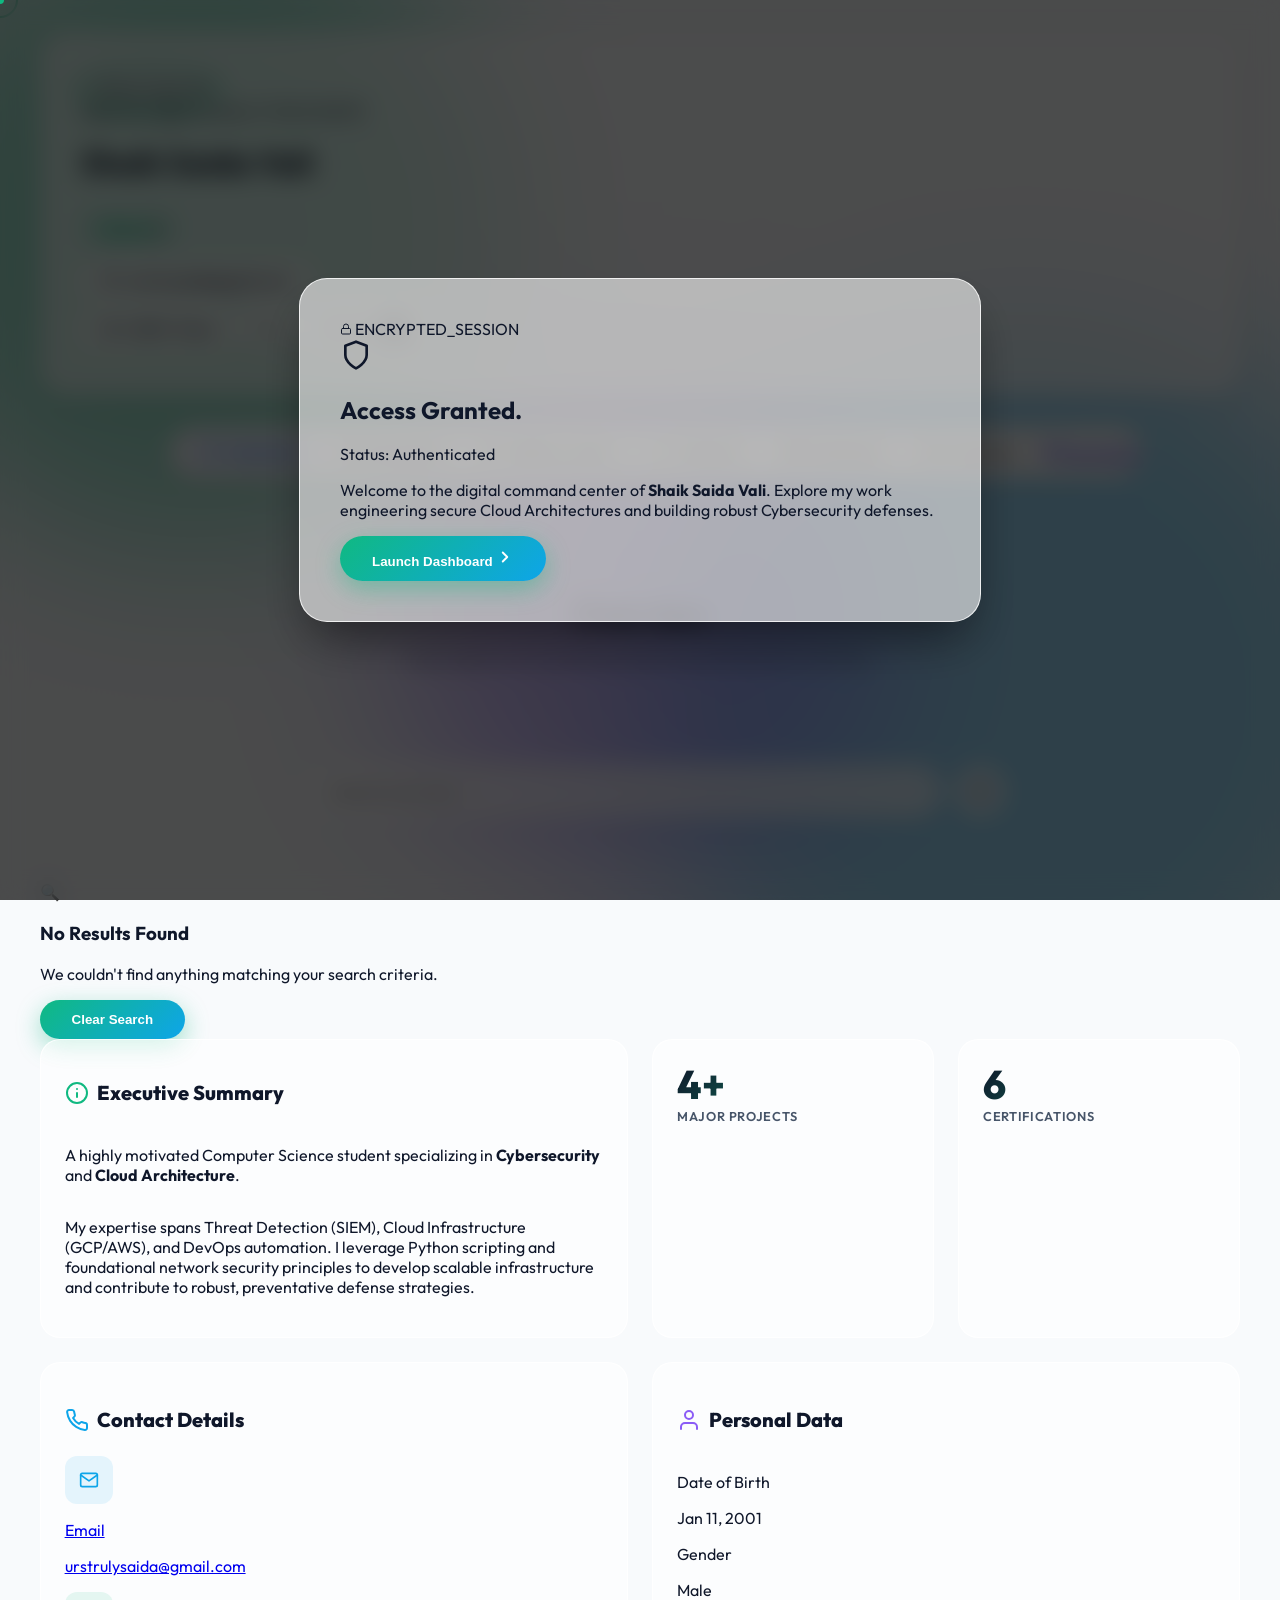
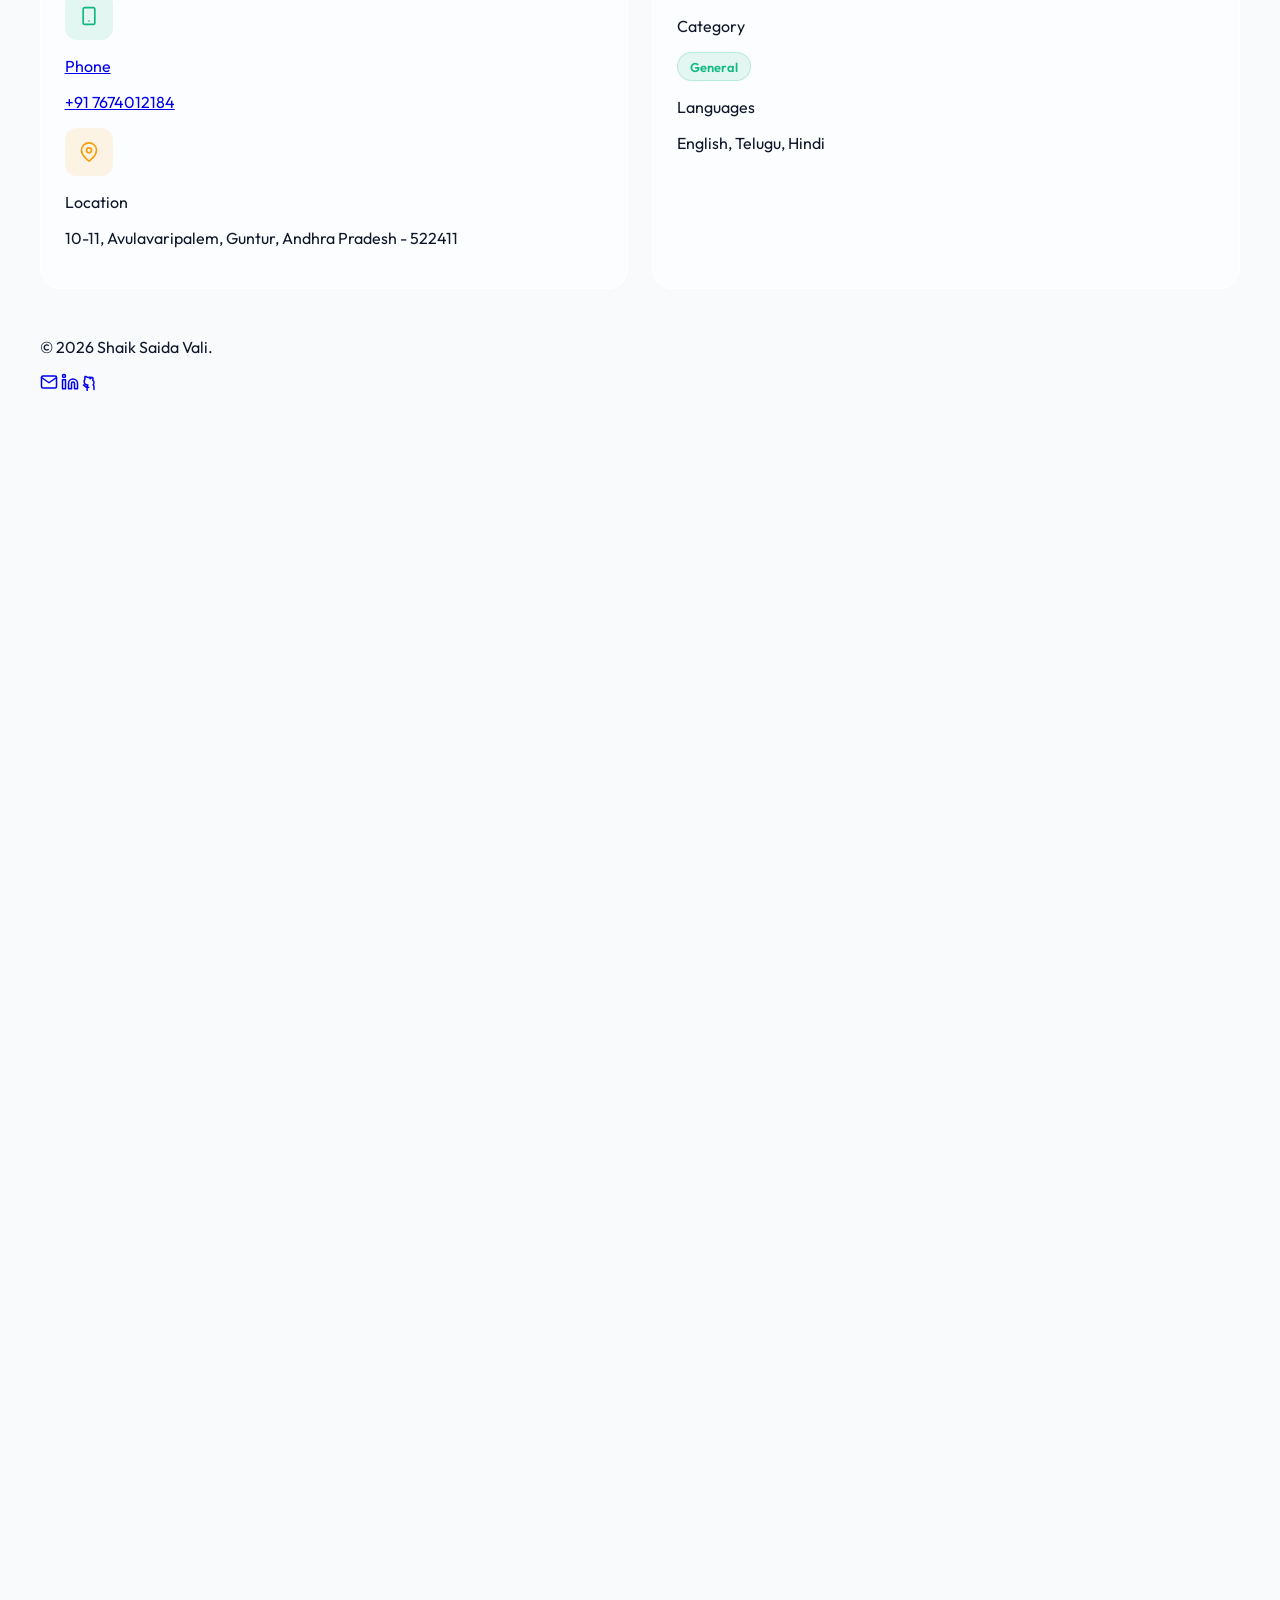
==== commit 001886c5: "Implement sticky search bar and update welcome modal Added a sticky search bar and redesigned welcom" ====
--- a/index.html
+++ b/index.html
@@ -451,15 +451,41 @@
       }
 
       /* --- GOOGLE STYLE SEARCH BAR --- */
+      .sticky-search-wrapper {
+        position: -webkit-sticky;
+        position: sticky;
+        top: 5.5rem; /* Docks right underneath the floating nav bar */
+        z-index: 95; /* Sits beneath the nav bar's z-index 100 */
+        width: 100%;
+        display: flex;
+        justify-content: center;
+        padding: 0 1rem;
+        margin-bottom: 2rem;
+        pointer-events: none; /* Allows user to click page content through the invisible wrapper gaps */
+        transition: transform 0.3s ease;
+      }
+      
+      .sticky-search-wrapper.is-floating .search-wrapper,
+      .sticky-search-wrapper.is-floating .mic-btn {
+        box-shadow: 0 10px 30px rgba(0,0,0,0.15), 0 1px 8px rgba(0,0,0,0.05);
+      }
+      
+      body.dark-mode .sticky-search-wrapper.is-floating .search-wrapper,
+      body.dark-mode .sticky-search-wrapper.is-floating .mic-btn {
+        box-shadow: 0 10px 30px rgba(0,0,0,0.5);
+      }
+
       .search-container {
-        width: 100%; max-width: 700px; margin: 0 auto; display: flex; align-items: center; gap: 0.75rem;
-      }
+        width: 100%; max-width: 700px; display: flex; align-items: center; gap: 0.75rem;
+        pointer-events: auto; /* Restores clicks specifically on the search bar */
+      }
+      
       .search-wrapper {
-        flex: 1; display: flex; align-items: stretch; background: var(--color-bg); border: 1px solid var(--glass-border);
+        flex: 1; display: flex; align-items: stretch; background: var(--glass-bg); border: 1px solid var(--glass-border);
         border-radius: var(--radius-full); transition: all 0.3s ease; position: relative; overflow: hidden;
-        box-shadow: 0 2px 10px rgba(0,0,0,0.04); height: 52px;
-      }
-      body.dark-mode .search-wrapper { background: rgba(15, 23, 42, 0.6); box-shadow: 0 4px 20px rgba(0,0,0,0.3); border-color: rgba(255,255,255,0.05); }
+        box-shadow: 0 2px 10px rgba(0,0,0,0.04); height: 52px; backdrop-filter: blur(20px);
+      }
+      body.dark-mode .search-wrapper { background: rgba(15, 23, 42, 0.8); box-shadow: 0 4px 20px rgba(0,0,0,0.3); border-color: rgba(255,255,255,0.08); }
       .search-wrapper:focus-within { border-color: var(--color-secondary); box-shadow: 0 4px 25px rgba(14, 165, 233, 0.15); }
 
       .search-input-group {
@@ -487,19 +513,19 @@
 
       .search-action-btn {
         display: flex; align-items: center; justify-content: center; padding: 0 1.25rem;
-        color: var(--color-text-secondary); background: #f8f9fa; transition: all 0.2s; cursor: pointer; border: none;
-      }
-      .search-action-btn:hover { color: var(--color-accent); background: #f1f3f4; }
-      body.dark-mode .search-action-btn { background: rgba(255,255,255,0.02); color: #9aa0a6; }
+        color: var(--color-text-secondary); background: transparent; transition: all 0.2s; cursor: pointer; border: none;
+      }
+      .search-action-btn:hover { color: var(--color-accent); background: var(--glass-hover-bg); }
+      body.dark-mode .search-action-btn { background: transparent; color: #9aa0a6; }
       body.dark-mode .search-action-btn:hover { background: rgba(255,255,255,0.05); color: var(--color-accent); }
 
       .mic-btn {
         display: flex; align-items: center; justify-content: center; width: 52px; height: 52px; border-radius: 50%;
-        background: #f1f3f4; border: none; color: #5f6368;
+        background: var(--glass-bg); border: 1px solid var(--glass-border); color: #5f6368; backdrop-filter: blur(20px);
         box-shadow: 0 2px 10px rgba(0,0,0,0.03); transition: all 0.3s var(--ease-spring); flex-shrink: 0; cursor: pointer;
       }
-      .mic-btn:hover { transform: translateY(-2px); color: var(--color-accent); box-shadow: 0 8px 20px rgba(16, 185, 129, 0.15); background: white; }
-      body.dark-mode .mic-btn { background: #3c4043; color: #9aa0a6; box-shadow: 0 4px 20px rgba(0,0,0,0.3); }
+      .mic-btn:hover { transform: translateY(-2px); color: var(--color-accent); box-shadow: 0 8px 20px rgba(16, 185, 129, 0.15); background: var(--color-bg); }
+      body.dark-mode .mic-btn { background: rgba(15, 23, 42, 0.8); color: #9aa0a6; box-shadow: 0 4px 20px rgba(0,0,0,0.3); border-color: rgba(255,255,255,0.08);}
       body.dark-mode .mic-btn:hover { color: var(--color-accent); background: #4a4d51;}
 
       /* --- BENTO BOX CONTENT CARDS --- */
@@ -594,7 +620,31 @@
         opacity: 0; pointer-events: none; transition: opacity 0.4s ease; padding: 1rem;
       }
       .modal-backdrop.show { opacity: 1; pointer-events: auto; }
+      
       .modal-content {
+        width: 100%; max-width: 600px; max-height: 90vh; overflow-y: auto;
+        background: var(--glass-bg); border: 1px solid var(--glass-border); border-radius: var(--radius-lg);
+        padding: 2.5rem; transform: scale(0.95) translateY(20px); transition: all 0.5s var(--ease-spring);
+        box-shadow: 0 25px 50px -12px rgba(0, 0, 0, 0.5); position: relative;
+      }
+      body.dark-mode .modal-content { background: rgba(15, 23, 42, 0.85); }
+      .modal-backdrop.show .modal-content { transform: scale(1) translateY(0); }
+      
+      .btn-close {
+          position: absolute; top: 1.5rem; right: 1.5rem; width: 36px; height: 36px; border-radius: 50%;
+          background: rgba(255,255,255,0.1); border: 1px solid var(--color-border); display: flex; align-items: center; justify-content: center;
+          cursor: pointer; transition: all 0.3s ease; color: var(--color-text-primary); z-index: 50;
+      }
+      .btn-close:hover { background: var(--color-danger); color: white; transform: rotate(90deg); border-color: transparent;}
+
+      /* Scroll To Top */
+      .fab {
+        position: fixed; bottom: 2rem; right: 2rem; width: 3.5rem; height: 3.5rem; border-radius: 50%;
+        background: var(--color-text-primary); color: var(--color-bg); display: flex; align-items: center; justify-content: center;
+        box-shadow: 0 10px 25px rgba(0,0,0,0.2); cursor: pointer; z-index: 90;
+        opacity: 0; transform: translateY(20px) scale(0.8); transition: all 0.4s var(--ease-spring); border: none;
+      }
+      .fab.visible { opacity: 1; transform: translateY(0) scale(1); }
       .fab:hover { transform: translateY(-5px) scale(1.1); background: var(--color-accent); color: white;}
 
       /* NEW: Scroll Progress Bar */
@@ -661,15 +711,60 @@
         </div>
     </div>
 
-    <!-- Welcome Modal -->
+    <!-- Redesigned Tech Welcome Modal -->
     <div id="welcome-modal" class="modal-backdrop" aria-hidden="true" role="dialog">
-      <div class="modal-content text-center">
-        <div class="text-6xl mb-6 inline-block animate-bounce">👋</div>
-        <h2 class="text-3xl font-extrabold mb-4">Welcome to My World!</h2>
-        <p class="text-lg text-[var(--color-text-secondary)] mb-8 leading-relaxed">
-          I'm <strong class="text-[var(--color-text-primary)]">Shaik Saida Vali</strong>. Dive into my journey across <span class="text-[var(--color-accent)] font-bold">Cybersecurity</span>, <span class="text-blue-500 font-bold">Cloud Infra</span>, and <span class="text-purple-500 font-bold">Data</span>.
-        </p>
-        <button id="close-welcome-btn" class="btn-primary w-full justify-center text-lg py-4 cursor-pointer">Explore Portfolio</button>
+      <div class="modal-content text-center relative overflow-hidden !p-0 !border-0 bg-transparent shadow-2xl">
+        <!-- Tech-inspired Card Wrapper -->
+        <div class="relative bg-[var(--color-bg)] border border-[var(--color-border)] rounded-2xl overflow-hidden shadow-[0_20px_50px_-12px_rgba(0,0,0,0.5)]">
+            
+            <!-- Modal Header / Terminal Bar -->
+            <div class="bg-[var(--glass-bg)] border-b border-[var(--color-border)] px-4 py-3 flex items-center justify-between">
+                <div class="flex gap-2">
+                    <div class="w-3 h-3 rounded-full bg-red-500"></div>
+                    <div class="w-3 h-3 rounded-full bg-yellow-500"></div>
+                    <div class="w-3 h-3 rounded-full bg-green-500"></div>
+                </div>
+                <div class="text-xs font-mono text-[var(--color-text-secondary)] opacity-70 flex items-center gap-1">
+                    <svg xmlns="http://www.w3.org/2000/svg" width="12" height="12" viewBox="0 0 24 24" fill="none" stroke="currentColor" stroke-width="2" stroke-linecap="round" stroke-linejoin="round"><rect x="3" y="11" width="18" height="11" rx="2" ry="2"></rect><path d="M7 11V7a5 5 0 0 1 10 0v4"></path></svg>
+                    ENCRYPTED_SESSION
+                </div>
+            </div>
+
+            <div class="p-8 sm:p-10 relative">
+                <!-- Decorative background glow -->
+                <div class="absolute top-0 right-0 w-64 h-64 bg-[var(--color-accent)] rounded-full blur-[100px] opacity-10 pointer-events-none"></div>
+                <div class="absolute bottom-0 left-0 w-64 h-64 bg-[var(--color-secondary)] rounded-full blur-[100px] opacity-10 pointer-events-none"></div>
+                
+                <div class="relative z-10">
+                    <!-- High-tech Profile/Icon Avatar -->
+                    <div class="relative inline-flex items-center justify-center w-24 h-24 mb-6">
+                        <div class="absolute inset-0 rounded-full border border-dashed border-[var(--color-accent)] animate-[spin_10s_linear_infinite]"></div>
+                        <div class="absolute inset-1 rounded-full border border-[var(--color-secondary)] opacity-50 animate-[spin_15s_linear_infinite_reverse]"></div>
+                        <div class="w-16 h-16 rounded-full bg-[var(--color-accent)]/10 text-[var(--color-accent)] flex items-center justify-center shadow-[0_0_20px_rgba(16,185,129,0.3)]">
+                            <svg xmlns="http://www.w3.org/2000/svg" width="32" height="32" viewBox="0 0 24 24" fill="none" stroke="currentColor" stroke-width="2" stroke-linecap="round" stroke-linejoin="round"><path d="M12 22s8-4 8-10V5l-8-3-8 3v7c0 6 8 10 8 10z"/></svg>
+                        </div>
+                    </div>
+                    
+                    <h2 class="text-3xl sm:text-4xl font-extrabold mb-2 tracking-tight text-[var(--color-text-primary)]">Access Granted.</h2>
+                    
+                    <div class="inline-block px-3 py-1 mb-5 rounded-md bg-[var(--glass-hover-bg)] border border-[var(--color-border)] text-[var(--color-accent)] font-mono text-xs font-bold uppercase tracking-widest">
+                        Status: Authenticated
+                    </div>
+
+                    <p class="text-[var(--color-text-secondary)] mb-8 leading-relaxed max-w-md mx-auto text-sm sm:text-base">
+                      Welcome to the digital command center of <strong class="text-[var(--color-text-primary)]">Shaik Saida Vali</strong>. 
+                      Explore my work engineering secure <span class="text-[var(--color-secondary)] font-bold">Cloud Architectures</span> and building robust <span class="text-[var(--color-accent)] font-bold">Cybersecurity</span> defenses.
+                    </p>
+                    
+                    <button id="close-welcome-btn" class="btn-primary w-full sm:w-auto px-8 justify-center text-base font-bold py-3.5 cursor-pointer shadow-[0_8px_25px_rgba(16,185,129,0.3)] hover:shadow-[0_12px_30px_rgba(16,185,129,0.4)] group overflow-hidden relative">
+                        <span class="relative z-10 flex items-center">
+                            Launch Dashboard
+                            <svg xmlns="http://www.w3.org/2000/svg" width="18" height="18" viewBox="0 0 24 24" fill="none" stroke="currentColor" stroke-width="2.5" stroke-linecap="round" stroke-linejoin="round" class="ml-2 group-hover:translate-x-1 transition-transform"><polyline points="9 18 15 12 9 6"></polyline></svg>
+                        </span>
+                    </button>
+                </div>
+            </div>
+        </div>
       </div>
     </div>
 
@@ -784,14 +879,17 @@
       </div>
 
       <!-- REDESIGNED COMMAND CENTER -->
-      <div class="command-center pt-8">
+      <div class="command-center pt-8 !pb-0">
 
         <!-- Dynamic Title Area -->
-        <div class="dynamic-header">
+        <div class="dynamic-header !mb-4">
             <h2 id="dynamic-title" class="dynamic-title">Overview</h2>
             <p id="dynamic-subtitle" class="dynamic-subtitle">A quick glance at my professional journey and executive summary.</p>
         </div>
-
+      </div>
+        
+      <!-- SMART FLOATING SEARCH BAR -->
+      <div class="sticky-search-wrapper" id="floating-search">
         <!-- Google Style Search Bar -->
         <div class="search-container">
             <div class="search-wrapper">
@@ -1530,16 +1628,19 @@
             if (progressBar) progressBar.style.width = scrolled + "%";
         });
         
-        // --- NEW: Persistent Floating Nav Logic ---
+        // --- NEW: Persistent Floating Nav & Search Logic ---
         const floatingNav = document.getElementById('floating-nav');
+        const floatingSearch = document.getElementById('floating-search');
         
         window.addEventListener('scroll', () => {
             const currentScrollY = window.scrollY;
             // Add a dynamic shadow when scrolled past the top
             if (currentScrollY > 50) {
                 floatingNav?.classList.add('is-floating');
+                floatingSearch?.classList.add('is-floating');
             } else {
                 floatingNav?.classList.remove('is-floating');
+                floatingSearch?.classList.remove('is-floating');
             }
         });
 
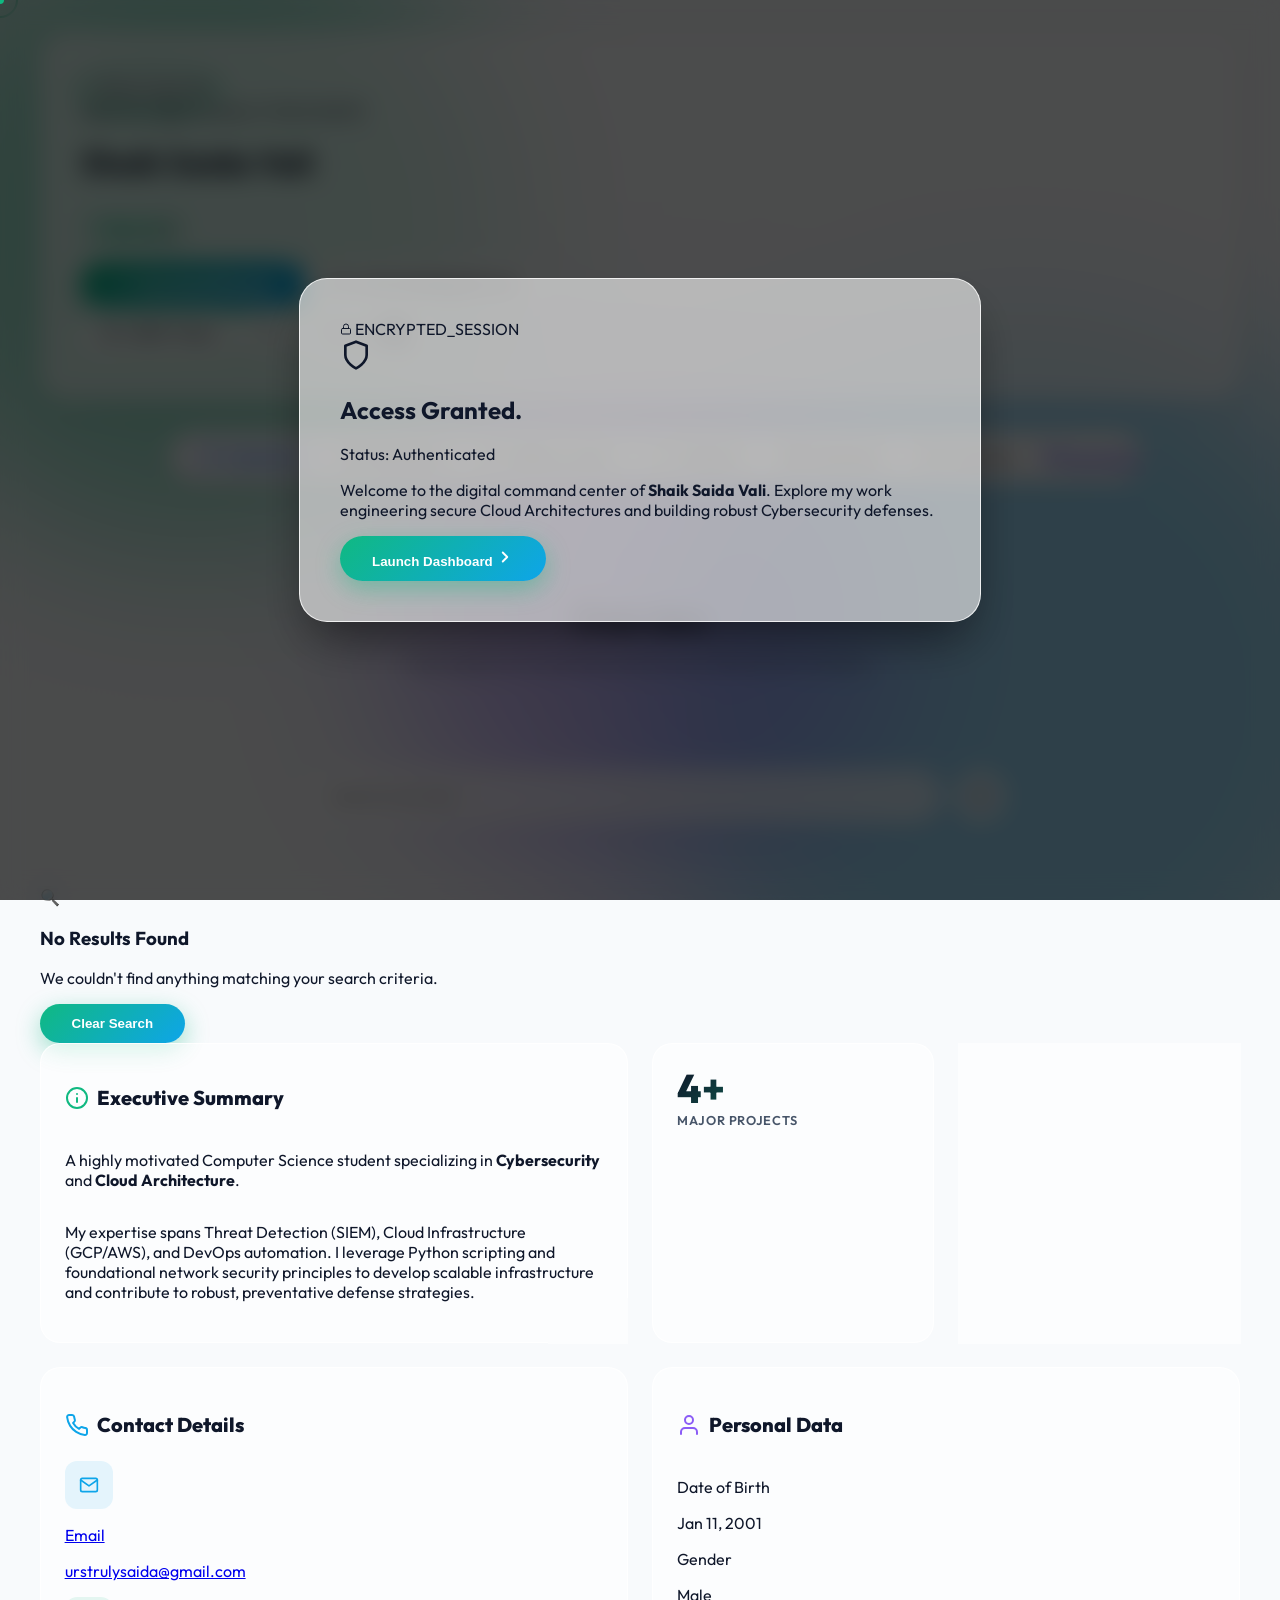
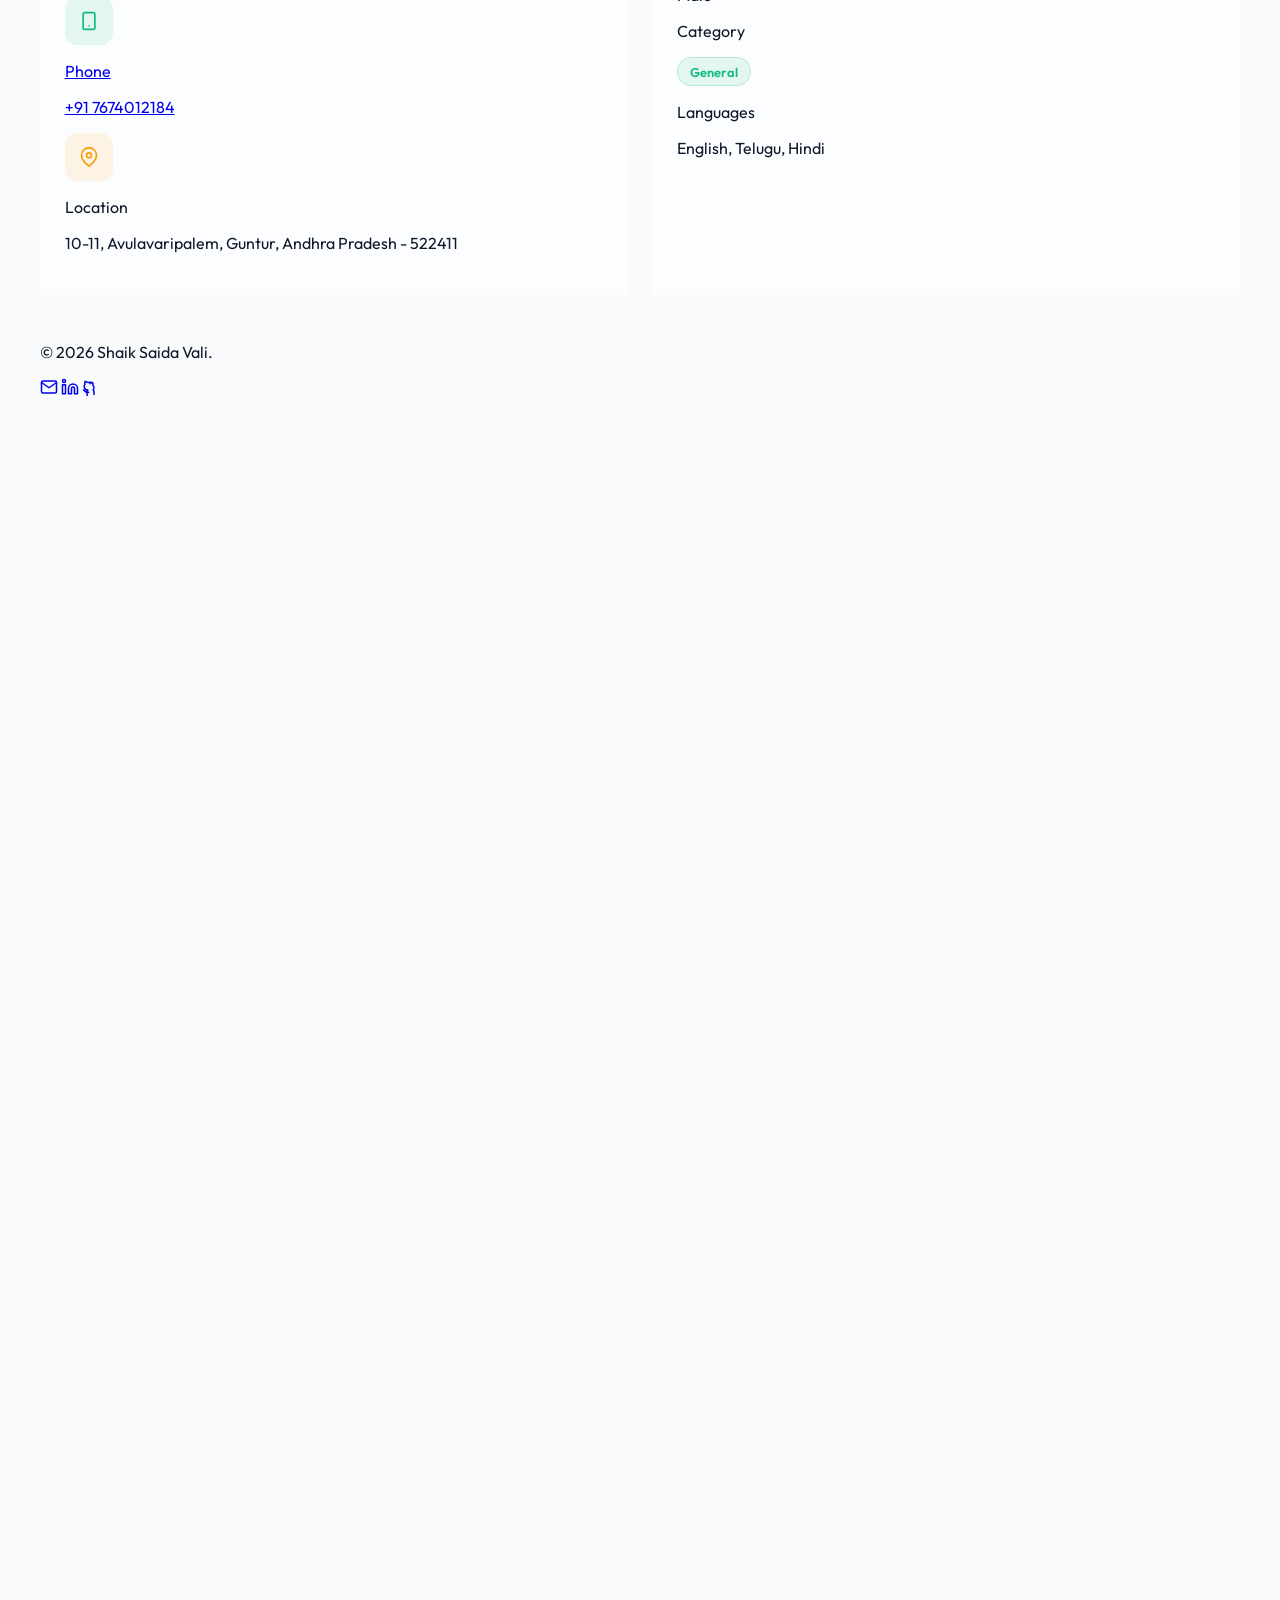
==== commit 8b0ed412: "Enhance resume download feature and text highlighting Added download resume button and improved text" ====
--- a/index.html
+++ b/index.html
@@ -365,7 +365,7 @@
       .btn-primary {
         background: linear-gradient(135deg, var(--color-accent), var(--color-secondary)); color: white; border: none;
         padding: 0.75rem 2rem; border-radius: var(--radius-full); font-weight: 700; display: inline-flex; align-items: center;
-        gap: 0.5rem; box-shadow: 0 8px 25px rgba(16, 185, 129, 0.4); transition: all 0.4s var(--ease-spring);
+        gap: 0.5rem; box-shadow: 0 8px 25px rgba(16, 185, 129, 0.4); transition: all 0.4s var(--ease-spring); cursor: pointer;
       }
       .btn-primary:hover { transform: translateY(-3px) scale(1.02); box-shadow: 0 12px 30px rgba(14, 165, 233, 0.5); }
 
@@ -555,6 +555,7 @@
         background: rgba(16, 185, 129, 0.1); color: var(--color-accent); border: 1px solid rgba(16, 185, 129, 0.2); transition: all 0.3s ease;
       }
       .badge:hover { transform: scale(1.05); background: var(--color-accent); color: white; }
+      .badge.active { background: var(--color-accent); color: white; }
 
       /* --- TAB TRANSITIONS --- */
       #tab-content { position: relative; min-height: 50vh; transition: height 0.4s var(--ease-out-expo); }
@@ -829,6 +830,12 @@
             </div>
             
             <div class="flex flex-wrap items-center justify-center md:justify-start gap-4 mt-2">
+                <!-- DOWNLOAD RESUME FIX -->
+                <a href="https://docs.google.com/document/d/1UBfhBcEI_hzWj1KOlvlD4vjbkhmVV1ZNFayQrkroXZA/export?format=pdf" target="_blank" class="btn-primary !py-2 !px-5 !text-sm">
+                    <svg xmlns="http://www.w3.org/2000/svg" width="16" height="16" viewBox="0 0 24 24" fill="none" stroke="currentColor" stroke-width="2.5" stroke-linecap="round" stroke-linejoin="round"><path d="M21 15v4a2 2 0 0 1-2 2H5a2 2 0 0 1-2-2v-4"/><polyline points="7 10 12 15 17 10"/><line x1="12" x2="12" y1="15" y2="3"/></svg>
+                    Download Resume
+                </a>
+                
                 <div class="action-pill" onclick="copyEmail()" title="Copy Email">
                     <svg xmlns="http://www.w3.org/2000/svg" width="16" height="16" viewBox="0 0 24 24" fill="none" stroke="currentColor" stroke-width="2" stroke-linecap="round" stroke-linejoin="round"><path d="M4 4h16c1.1 0 2 .9 2 2v12c0 1.1-.9 2-2 2H4c-1.1 0-2-.9-2-2V6c0-1.1.9-2 2-2z"></path><polyline points="22,6 12,13 2,6"></polyline></svg>
                     <span id="email-text">urstrulysaida@gmail.com</span>
@@ -1152,29 +1159,7 @@
                 </div>
             </div>
 
-            <div class="bento-card md-col-span-2 lg-col-span-2 bg-gradient-to-br from-[var(--glass-bg)] to-transparent">
-                <h2 class="section-title"><svg xmlns="http://www.w3.org/2000/svg" width="24" height="24" viewBox="0 0 24 24" fill="none" stroke="var(--color-secondary)" stroke-width="2" stroke-linecap="round" stroke-linejoin="round"><path d="M10 13a5 5 0 0 0 7.54.54l3-3a5 5 0 0 0-7.07-7.07l-1.72 1.71"/><path d="M14 11a5 5 0 0 0-7.54-.54l-3 3a5 5 0 0 0 7.07 7.07l1.71-1.71"/></svg> Digital Presence</h2>
-                <div class="grid grid-cols-2 sm:grid-cols-4 gap-4 h-full">
-                    <a href="https://www.linkedin.com/in/shaiksaidavali/" target="_blank" class="flex flex-col items-center justify-center p-4 rounded-xl bg-[var(--color-bg)] border border-[var(--color-border)] hover:border-[#0a66c2] hover:shadow-[0_0_20px_rgba(10,102,194,0.2)] transition-all group cursor-pointer">
-                        <svg xmlns="http://www.w3.org/2000/svg" width="32" height="32" viewBox="0 0 24 24" fill="none" stroke="currentColor" stroke-width="2" stroke-linecap="round" stroke-linejoin="round" class="mb-3 text-[#0a66c2] group-hover:scale-110 transition-transform"><path d="M16 8a6 6 0 0 1 6 6v7h-4v-7a2 2 0 0 0-2-2 2 2 0 0 0-2 2v7h-4v-7a6 6 0 0 1 6-6z"/><rect width="4" height="12" x="2" y="9"/><circle cx="4" cy="4" r="2"/></svg>
-                        <span class="text-sm font-bold">LinkedIn</span>
-                    </a>
-                    <a href="https://github.com/urstrulysaida" target="_blank" class="flex flex-col items-center justify-center p-4 rounded-xl bg-[var(--color-bg)] border border-[var(--color-border)] hover:border-[var(--color-text-primary)] hover:shadow-[0_0_20px_rgba(0,0,0,0.1)] transition-all group cursor-pointer">
-                        <svg xmlns="http://www.w3.org/2000/svg" width="32" height="32" viewBox="0 0 24 24" fill="none" stroke="currentColor" stroke-width="2" stroke-linecap="round" stroke-linejoin="round" class="mb-3 group-hover:scale-110 transition-transform"><path d="M9 19c-5 1.5-5-2.5-7-3m14 6v-3.8c0-1.8-1-2-1.2-2.3.8-.7 1.2-1.4 1.2-3.4 0-1.2-.5-2-1.6-2.6.4-1.2.4-2.5-.1-3.7 0 0-1.2-.4-3.5 1.4A12 12 0 0 0 12 5.5c-1.5 0-3 .2-4.4.5-2.3-1.8-3.5-1.4-3.5-1.4-.4 1.1-.4 2.6-.1 3.6a4 4 0 0 0-1 3.6c0 2.7 1.6 4.2 4.8 4.2a4.8 4.8 0 0 0-1 3.6v4"/><path d="M12 2v3"/></svg>
-                        <span class="text-sm font-bold">GitHub</span>
-                    </a>
-                    <a href="https://codepen.io/Mr_-Prince_Ssv" target="_blank" class="flex flex-col items-center justify-center p-4 rounded-xl bg-[var(--color-bg)] border border-[var(--color-border)] hover:border-[#fcd34d] hover:shadow-[0_0_20px_rgba(245,158,11,0.2)] transition-all group cursor-pointer">
-                        <svg xmlns="http://www.w3.org/2000/svg" width="32" height="32" viewBox="0 0 24 24" fill="none" stroke="currentColor" stroke-width="2" stroke-linecap="round" stroke-linejoin="round" class="mb-3 text-[#f59e0b] group-hover:scale-110 transition-transform"><polygon points="12 2 22 13 15.46 22 12 18 8.54 22 2 13 12 2"/><line x1="2" x2="15.46" y1="13" y2="13"/><line x1="8.54" x2="12" y1="22" y2="18"/><line x1="12" x2="15.46" y1="18" y2="22"/><line x1="12" x2="12" y1="2" y2="18"/></svg>
-                        <span class="text-sm font-bold">CodePen</span>
-                    </a>
-                    <a href="#" target="_blank" class="flex flex-col items-center justify-center p-4 rounded-xl bg-[var(--color-bg)] border border-[var(--color-border)] hover:border-[#38bdf8] hover:shadow-[0_0_20px_rgba(56,189,248,0.2)] transition-all group cursor-pointer">
-                        <svg xmlns="http://www.w3.org/2000/svg" width="32" height="32" viewBox="0 0 24 24" fill="none" stroke="currentColor" stroke-width="2" stroke-linecap="round" stroke-linejoin="round" class="mb-3 text-[#38bdf8] group-hover:scale-110 transition-transform"><path d="M22 4s-.7 2.1-2 3.4c1.6 10-9.4 17.3-18 11.6 2.2.1 4.4-.6 6-2C3 15.5.5 9.6 3 5c2.2 2.6 5.6 4.1 9 4-.9-4.2 4-6.6 7-3.8 1.1 0 3-1.2 3-1.2z"/></svg>
-                        <span class="text-sm font-bold">Twitter</span>
-                    </a>
-                </div>
-            </div>
-
-            <div class="bento-card lg-col-span-1 lg:col-start-3 cursor-default">
+            <div class="bento-card col-span-full cursor-default">
                 <div class="flex justify-between items-center mb-4">
                     <h3 class="font-bold text-sm uppercase text-[var(--color-text-secondary)] tracking-wider">Commit Activity</h3>
                     <span class="w-2 h-2 rounded-full bg-[var(--color-accent)] animate-pulse shadow-[0_0_10px_var(--color-accent)]" title="Live Data Sync"></span>
@@ -1192,9 +1177,9 @@
                 <p class="text-right text-[10px] uppercase font-bold text-[var(--color-text-secondary)] mt-2">Past 7 Days (Live)</p>
             </div>
 
-            <div class="bento-card col-span-full xl:col-span-2 cursor-default">
+            <div class="bento-card col-span-full cursor-default">
                 <h3 class="section-title"><svg xmlns="http://www.w3.org/2000/svg" width="24" height="24" viewBox="0 0 24 24" fill="none" stroke="var(--color-warning)" stroke-width="2" stroke-linecap="round" stroke-linejoin="round"><path d="M14.7 6.3a1 1 0 0 0 0 1.4l1.6 1.6a1 1 0 0 0 1.4 0l3.77-3.77a6 6 0 0 1-7.94 7.94l-6.91 6.91a2.12 2.12 0 0 1-3-3l6.91-6.91a6 6 0 0 1 7.94-7.94l-3.76 3.76z"/></svg> Technical Arsenal</h3>
-                <div class="grid grid-cols-1 sm:grid-cols-2 gap-x-12 gap-y-4">
+                <div class="grid grid-cols-1 md:grid-cols-2 gap-x-12 gap-y-4">
                     <div class="skill-row">
                         <div class="skill-info"><span>Cybersecurity & SIEM</span><span class="text-[var(--color-accent)]">90%</span></div>
                         <div class="skill-track"><div class="skill-fill" data-level="90"></div></div>
@@ -1323,6 +1308,196 @@
                         </div>
                     </a>
 
+                </div>
+            </div>
+        </section>
+
+        <!-- ================= PROJECTS TAB ================= -->
+        <section id="projects" class="tab-pane bento-grid" role="tabpanel">
+            <div class="bento-card col-span-full">
+                <div class="flex flex-wrap gap-2 mb-6 border-b border-[var(--color-border)] pb-4">
+                    <button class="btn-filter badge cursor-pointer active" data-filter="all" onclick="filterProjects('all')">All Projects</button>
+                    <button class="btn-filter badge cursor-pointer" data-filter="GCP" onclick="filterProjects('GCP')">GCP Cloud</button>
+                    <button class="btn-filter badge cursor-pointer" data-filter="Python" onclick="filterProjects('Python')">Python</button>
+                    <button class="btn-filter badge cursor-pointer" data-filter="Security" onclick="filterProjects('Security')">Security</button>
+                    <button class="btn-filter badge cursor-pointer" data-filter="IoT" onclick="filterProjects('IoT')">IoT</button>
+                </div>
+                
+                <div id="project-list" class="grid grid-cols-1 md:grid-cols-2 lg:grid-cols-3 gap-6 transition-all duration-300">
+                    <!-- Project 1 -->
+                    <div class="project-card flex flex-col p-5 rounded-xl border border-[var(--color-border)] bg-[var(--glass-bg)] hover:border-[var(--color-accent)] hover:-translate-y-1 transition-all duration-300 cursor-pointer" data-tags="GCP Python Security" onclick="openProjectModal('gcp-automation')">
+                        <div class="w-12 h-12 rounded-lg bg-blue-500/10 text-blue-500 flex items-center justify-center mb-4">
+                            <svg xmlns="http://www.w3.org/2000/svg" width="24" height="24" viewBox="0 0 24 24" fill="none" stroke="currentColor" stroke-width="2" stroke-linecap="round" stroke-linejoin="round"><path d="M12 22s8-4 8-10V5l-8-3-8 3v7c0 6 8 10 8 10z"/></svg>
+                        </div>
+                        <h4 class="font-bold text-lg mb-2">Cloud Security Automation</h4>
+                        <p class="text-sm text-[var(--color-text-secondary)] mb-4 flex-grow line-clamp-2">Developed a Security Orchestration, Automation, and Response (SOAR) playbook utilizing Python within Google Cloud Platform.</p>
+                        <div class="flex flex-wrap gap-1 mt-auto">
+                            <span class="text-[10px] px-2 py-1 bg-[var(--color-border)] rounded text-[var(--color-text-primary)]">GCP</span>
+                            <span class="text-[10px] px-2 py-1 bg-[var(--color-border)] rounded text-[var(--color-text-primary)]">Python</span>
+                            <span class="text-[10px] px-2 py-1 bg-[var(--color-border)] rounded text-[var(--color-text-primary)]">Security</span>
+                        </div>
+                    </div>
+
+                    <!-- Project 2 -->
+                    <div class="project-card flex flex-col p-5 rounded-xl border border-[var(--color-border)] bg-[var(--glass-bg)] hover:border-[var(--color-accent)] hover:-translate-y-1 transition-all duration-300 cursor-pointer" data-tags="IoT Node.js" onclick="openProjectModal('iot-dashboard')">
+                        <div class="w-12 h-12 rounded-lg bg-green-500/10 text-green-500 flex items-center justify-center mb-4">
+                            <svg xmlns="http://www.w3.org/2000/svg" width="24" height="24" viewBox="0 0 24 24" fill="none" stroke="currentColor" stroke-width="2" stroke-linecap="round" stroke-linejoin="round"><path d="M12 20V10"/><path d="M18 20V4"/><path d="M6 20v-4"/></svg>
+                        </div>
+                        <h4 class="font-bold text-lg mb-2">IoT Telemetry Dashboard</h4>
+                        <p class="text-sm text-[var(--color-text-secondary)] mb-4 flex-grow line-clamp-2">Built a full-stack dashboard for monitoring real-time ambient data from ESP32 sensors via lightweight MQTT protocols.</p>
+                        <div class="flex flex-wrap gap-1 mt-auto">
+                            <span class="text-[10px] px-2 py-1 bg-[var(--color-border)] rounded text-[var(--color-text-primary)]">IoT</span>
+                            <span class="text-[10px] px-2 py-1 bg-[var(--color-border)] rounded text-[var(--color-text-primary)]">MQTT</span>
+                            <span class="text-[10px] px-2 py-1 bg-[var(--color-border)] rounded text-[var(--color-text-primary)]">Node.js</span>
+                        </div>
+                    </div>
+
+                    <!-- Project 3 -->
+                    <div class="project-card flex flex-col p-5 rounded-xl border border-[var(--color-border)] bg-[var(--glass-bg)] hover:border-[var(--color-accent)] hover:-translate-y-1 transition-all duration-300 cursor-pointer" data-tags="Python Security" onclick="openProjectModal('recon-tool')">
+                        <div class="w-12 h-12 rounded-lg bg-purple-500/10 text-purple-500 flex items-center justify-center mb-4">
+                            <svg xmlns="http://www.w3.org/2000/svg" width="24" height="24" viewBox="0 0 24 24" fill="none" stroke="currentColor" stroke-width="2" stroke-linecap="round" stroke-linejoin="round"><circle cx="11" cy="11" r="8"/><line x1="21" y1="21" x2="16.65" y2="16.65"/></svg>
+                        </div>
+                        <h4 class="font-bold text-lg mb-2">Automated Recon Tool</h4>
+                        <p class="text-sm text-[var(--color-text-secondary)] mb-4 flex-grow line-clamp-2">Engineered a command-line tool using Python and Scapy to automate network footprinting and potential vulnerability scanning.</p>
+                        <div class="flex flex-wrap gap-1 mt-auto">
+                            <span class="text-[10px] px-2 py-1 bg-[var(--color-border)] rounded text-[var(--color-text-primary)]">Python</span>
+                            <span class="text-[10px] px-2 py-1 bg-[var(--color-border)] rounded text-[var(--color-text-primary)]">Scapy</span>
+                            <span class="text-[10px] px-2 py-1 bg-[var(--color-border)] rounded text-[var(--color-text-primary)]">Security</span>
+                        </div>
+                    </div>
+                </div>
+            </div>
+        </section>
+
+        <!-- ================= ROADMAP TAB ================= -->
+        <section id="roadmap" class="tab-pane bento-grid" role="tabpanel">
+            <div class="bento-card col-span-full">
+                <h2 class="section-title mb-8"><svg xmlns="http://www.w3.org/2000/svg" width="24" height="24" viewBox="0 0 24 24" fill="none" stroke="var(--color-warning)" stroke-width="2" stroke-linecap="round" stroke-linejoin="round"><polygon points="3 6 9 3 15 6 21 3 21 18 15 21 9 18 3 21"/><line x1="9" y1="3" x2="9" y2="21"/><line x1="15" y1="3" x2="15" y2="21"/></svg> Career & Certification Roadmap</h2>
+                <div class="timeline">
+                    <!-- 2024 Items -->
+                    <div class="timeline-item">
+                        <span class="timeline-date">Q3 2024</span>
+                        <div class="p-6 rounded-2xl border border-[var(--color-border)] bg-[var(--glass-bg)] hover:border-[var(--color-warning)] transition-all">
+                            <div class="flex justify-between items-start mb-2">
+                                <h4 class="text-xl font-bold mb-1">AWS Certified Solutions Architect – Associate</h4>
+                                <span class="badge bg-green-500/10 text-green-600 border-none">Achieved</span>
+                            </div>
+                            <p class="text-sm text-[var(--color-text-secondary)]">Focusing on designing highly available, cost-efficient, fault-tolerant, and scalable distributed systems on AWS.</p>
+                        </div>
+                    </div>
+                    <div class="timeline-item">
+                        <span class="timeline-date">Q4 2024</span>
+                        <div class="p-6 rounded-2xl border border-[var(--color-border)] bg-[var(--glass-bg)] hover:border-[var(--color-warning)] transition-all">
+                            <div class="flex justify-between items-start mb-2">
+                                <h4 class="text-xl font-bold mb-1">CompTIA Security+</h4>
+                                <span class="badge bg-green-500/10 text-green-600 border-none">Achieved</span>
+                            </div>
+                            <p class="text-sm text-[var(--color-text-secondary)]">Validating baseline skills to perform core security functions and pursue an IT security career.</p>
+                        </div>
+                    </div>
+                    
+                    <!-- 2025 Items -->
+                    <div class="timeline-item">
+                        <span class="timeline-date">Q2 2025</span>
+                        <div class="p-6 rounded-2xl border border-[var(--color-border)] bg-[var(--glass-bg)] hover:border-[var(--color-purple)] transition-all">
+                            <div class="flex justify-between items-start mb-2">
+                                <h4 class="text-xl font-bold mb-1">Certified Ethical Hacker (CEH)</h4>
+                                <span class="badge bg-purple-500/10 text-purple-500 border-none">In Progress</span>
+                            </div>
+                            <p class="text-sm text-[var(--color-text-secondary)]">Mastering advanced ethical hacking methodologies, techniques, and tools to identify vulnerabilities and defend systems proactively.</p>
+                        </div>
+                    </div>
+                    <div class="timeline-item">
+                        <span class="timeline-date">Q4 2025</span>
+                        <div class="p-6 rounded-2xl border border-[var(--color-border)] bg-[var(--glass-bg)] hover:border-[#4285F4] transition-all opacity-80 hover:opacity-100">
+                            <div class="flex justify-between items-start mb-2">
+                                <h4 class="text-xl font-bold mb-1 text-[#4285F4]">Google Cloud Professional Security Engineer</h4>
+                                <span class="badge bg-[var(--color-border)] text-[var(--color-text-secondary)] border-none">Upcoming</span>
+                            </div>
+                            <p class="text-sm text-[var(--color-text-secondary)]">Deepening cloud expertise by mastering IAM, network security, defining organizational policies, and utilizing native Google technologies for enterprise data protection.</p>
+                        </div>
+                    </div>
+
+                    <!-- 2026 Items -->
+                    <div class="timeline-item">
+                        <span class="timeline-date">2026 (Graduation Year)</span>
+                        <div class="p-6 rounded-2xl border border-[var(--color-accent)] bg-[var(--glass-bg)] shadow-[0_0_20px_rgba(16,185,129,0.1)] transition-all">
+                            <div class="flex justify-between items-start mb-2">
+                                <h4 class="text-xl font-bold mb-1 text-[var(--color-accent)]">Full-Time Cloud Security Architect</h4>
+                                <span class="badge bg-[var(--color-accent)] text-white border-none shadow-md">Career Goal</span>
+                            </div>
+                            <p class="text-sm text-[var(--color-text-primary)] font-medium">Transitioning from academia to industry upon completing B.Tech in Cyber Security. Focusing on DevSecOps, advanced SIEM implementation, and scalable, resilient cloud defense strategies.</p>
+                        </div>
+                    </div>
+                </div>
+            </div>
+        </section>
+
+        <!-- ================= CURRENTLY LEARNING TAB ================= -->
+        <section id="currently-learning" class="tab-pane bento-grid" role="tabpanel">
+            <div class="bento-card col-span-full">
+                <h2 class="section-title"><svg xmlns="http://www.w3.org/2000/svg" width="24" height="24" viewBox="0 0 24 24" fill="none" stroke="var(--color-secondary)" stroke-width="2" stroke-linecap="round" stroke-linejoin="round"><path d="M4 19.5v-15A2.5 2.5 0 0 1 6.5 2H20v20H6.5a2.5 2.5 0 0 1 0-5H20"/></svg> Active Skill Acquisition</h2>
+                <p class="text-sm text-[var(--color-text-secondary)] mb-6">Technologies and concepts I am currently exploring to expand my expertise in cloud security and modern architecture.</p>
+                <div class="grid grid-cols-1 md:grid-cols-2 lg:grid-cols-3 gap-6">
+                    <!-- 1. Terraform -->
+                    <div class="p-5 border border-[var(--color-border)] rounded-xl bg-[var(--glass-bg)] hover:border-blue-500 transition-all hover:-translate-y-1 shadow-sm">
+                        <div class="w-12 h-12 rounded-lg bg-blue-500/10 flex items-center justify-center text-blue-500 mb-4">
+                            <svg xmlns="http://www.w3.org/2000/svg" width="24" height="24" viewBox="0 0 24 24" fill="none" stroke="currentColor" stroke-width="2" stroke-linecap="round" stroke-linejoin="round"><path d="M12 2v20M17 5H9.5a3.5 3.5 0 0 0 0 7h5a3.5 3.5 0 0 1 0 7H6"/></svg>
+                        </div>
+                        <h4 class="font-bold text-lg mb-1">Terraform</h4>
+                        <p class="text-xs text-[var(--color-text-secondary)] uppercase tracking-wider font-bold mb-3">Infrastructure as Code</p>
+                        <p class="text-sm text-[var(--color-text-secondary)]">Learning to automate infrastructure deployment across multi-cloud environments (GCP/AWS) reliably and safely.</p>
+                    </div>
+                    
+                    <!-- 2. Kubernetes -->
+                    <div class="p-5 border border-[var(--color-border)] rounded-xl bg-[var(--glass-bg)] hover:border-indigo-500 transition-all hover:-translate-y-1 shadow-sm">
+                        <div class="w-12 h-12 rounded-lg bg-indigo-500/10 flex items-center justify-center text-indigo-500 mb-4">
+                            <svg xmlns="http://www.w3.org/2000/svg" width="24" height="24" viewBox="0 0 24 24" fill="none" stroke="currentColor" stroke-width="2" stroke-linecap="round" stroke-linejoin="round"><path d="M12 22s8-4 8-10V5l-8-3-8 3v7c0 6 8 10 8 10z"/></svg>
+                        </div>
+                        <h4 class="font-bold text-lg mb-1">Kubernetes</h4>
+                        <p class="text-xs text-[var(--color-text-secondary)] uppercase tracking-wider font-bold mb-3">Container Orchestration</p>
+                        <p class="text-sm text-[var(--color-text-secondary)]">Exploring K8s clusters, pods, and deployments, focusing specifically on container security, policies, and RBAC.</p>
+                    </div>
+
+                    <!-- 3. Advanced SIEM -->
+                    <div class="p-5 border border-[var(--color-border)] rounded-xl bg-[var(--glass-bg)] hover:border-red-500 transition-all hover:-translate-y-1 shadow-sm">
+                        <div class="w-12 h-12 rounded-lg bg-red-500/10 flex items-center justify-center text-red-500 mb-4">
+                            <svg xmlns="http://www.w3.org/2000/svg" width="24" height="24" viewBox="0 0 24 24" fill="none" stroke="currentColor" stroke-width="2" stroke-linecap="round" stroke-linejoin="round"><circle cx="12" cy="12" r="10"/><line x1="22" y1="12" x2="18" y2="12"/><line x1="6" y1="12" x2="2" y2="12"/><line x1="12" y1="6" x2="12" y2="2"/><line x1="12" y1="22" x2="12" y2="18"/></svg>
+                        </div>
+                        <h4 class="font-bold text-lg mb-1">Advanced SIEM</h4>
+                        <p class="text-xs text-[var(--color-text-secondary)] uppercase tracking-wider font-bold mb-3">Threat Hunting</p>
+                        <p class="text-sm text-[var(--color-text-secondary)]">Writing custom correlation rules, parsing logs efficiently, and building monitoring dashboards in Splunk and Elastic.</p>
+                    </div>
+
+                    <!-- 4. DevSecOps -->
+                    <div class="p-5 border border-[var(--color-border)] rounded-xl bg-[var(--glass-bg)] hover:border-orange-500 transition-all hover:-translate-y-1 shadow-sm">
+                        <div class="w-12 h-12 rounded-lg bg-orange-500/10 flex items-center justify-center text-orange-500 mb-4">
+                            <svg xmlns="http://www.w3.org/2000/svg" width="24" height="24" viewBox="0 0 24 24" fill="none" stroke="currentColor" stroke-width="2" stroke-linecap="round" stroke-linejoin="round"><path d="M14.7 6.3a1 1 0 0 0 0 1.4l1.6 1.6a1 1 0 0 0 1.4 0l3.77-3.77a6 6 0 0 1-7.94 7.94l-6.91 6.91a2.12 2.12 0 0 1-3-3l6.91-6.91a6 6 0 0 1 7.94-7.94l-3.76 3.76z"/></svg>
+                        </div>
+                        <h4 class="font-bold text-lg mb-1">DevSecOps</h4>
+                        <p class="text-xs text-[var(--color-text-secondary)] uppercase tracking-wider font-bold mb-3">CI/CD Security</p>
+                        <p class="text-sm text-[var(--color-text-secondary)]">Integrating security testing, Software Composition Analysis (SCA), and SAST directly into CI/CD pipelines.</p>
+                    </div>
+
+                    <!-- 5. Zero Trust Architecture -->
+                    <div class="p-5 border border-[var(--color-border)] rounded-xl bg-[var(--glass-bg)] hover:border-pink-500 transition-all hover:-translate-y-1 shadow-sm">
+                        <div class="w-12 h-12 rounded-lg bg-pink-500/10 flex items-center justify-center text-pink-500 mb-4">
+                            <svg xmlns="http://www.w3.org/2000/svg" width="24" height="24" viewBox="0 0 24 24" fill="none" stroke="currentColor" stroke-width="2" stroke-linecap="round" stroke-linejoin="round"><rect x="3" y="11" width="18" height="11" rx="2" ry="2"/><path d="M7 11V7a5 5 0 0 1 10 0v4"/></svg>
+                        </div>
+                        <h4 class="font-bold text-lg mb-1">Zero Trust</h4>
+                        <p class="text-xs text-[var(--color-text-secondary)] uppercase tracking-wider font-bold mb-3">Network Security</p>
+                        <p class="text-sm text-[var(--color-text-secondary)]">Deep diving into identity-aware proxies, micro-segmentation, and continuous authentication models (ZTA).</p>
+                    </div>
+
+                    <!-- 6. CSPM -->
+                    <div class="p-5 border border-[var(--color-border)] rounded-xl bg-[var(--glass-bg)] hover:border-teal-500 transition-all hover:-translate-y-1 shadow-sm">
+                        <div class="w-12 h-12 rounded-lg bg-teal-500/10 flex items-center justify-center text-teal-500 mb-4">
+                            <svg xmlns="http://www.w3.org/2000/svg" width="24" height="24" viewBox="0 0 24 24" fill="none" stroke="currentColor" stroke-width="2" stroke-linecap="round" stroke-linejoin="round"><polygon points="12 2 2 7 12 12 22 7 12 2"/><polyline points="2 17 12 22 22 17"/><polyline points="2 12 12 17 22 12"/></svg>
+                        </div>
+                        <h4 class="font-bold text-lg mb-1">CSPM</h4>
+                        <p class="text-xs text-[var(--color-text-secondary)] uppercase tracking-wider font-bold mb-3">Cloud Posture</p>
+                        <p class="text-sm text-[var(--color-text-secondary)]">Automating compliance checks and configuration monitoring across multi-cloud environments (AWS/GCP).</p>
+                    </div>
                 </div>
             </div>
 
@@ -1463,6 +1638,7 @@
                 </div>
             </div>
         </section>
+
       </main>
 
       <!-- FOOTER -->
@@ -1742,7 +1918,10 @@
         const scrollTopBtn = document.getElementById('scrollTopBtn');
         const themeToggle = document.getElementById("theme-toggle");
 
-        document.querySelectorAll(".tab-pane").forEach(pane => originalContent[pane.id] = pane.innerHTML);
+        // Save original contents for search reset
+        document.querySelectorAll(".tab-pane").forEach(pane => {
+            originalContent[pane.id] = pane.innerHTML;
+        });
 
         // Typing
         const roles = ["Cybersecurity Enthusiast", "Cloud Architect", "Python Developer"];
@@ -1911,6 +2090,7 @@
             if(isAnim) return;
             const cur = document.querySelector(".tab-pane.active");
             const nxt = document.getElementById(id);
+            
             if(!nxt || cur === nxt) {
                 if(id==='career-links') { animateSkillBars(); animateChartBars(); }
                 return;
@@ -2039,16 +2219,32 @@
             setTimeout(() => projectList.style.height = 'auto', 350);
         };
 
+        // Deep review fix: Safe text highlighting without breaking DOM HTML tags
         const highlightText = (html, term) => {
              const div = document.createElement('div'); div.innerHTML = html;
              const walker = document.createTreeWalker(div, NodeFilter.SHOW_TEXT, null, false);
              const nodes = []; while(walker.nextNode()) nodes.push(walker.currentNode);
-             const regex = new RegExp(`(${term.replace(/[.*+?^${}()|[\]\\]/g, '\\$&')})`, 'gi');
+             
+             // Escape Regex special characters
+             const escapedTermForRegex = term.replace(/[.*+?^${}()|[\]\\]/g, '\\$&');
+             const regex = new RegExp(`(${escapedTermForRegex})`, 'gi');
              
              nodes.forEach(node => {
                  if(node.parentNode.nodeName!=='SCRIPT' && node.parentNode.nodeName!=='STYLE' && node.nodeValue.match(regex)) {
-                     const span = document.createElement('span'); span.innerHTML = node.nodeValue.replace(regex, '<span class="highlight">$1</span>');
-                     node.parentNode.replaceChild(span, node);
+                     const parts = node.nodeValue.split(regex);
+                     const frag = document.createDocumentFragment();
+                     
+                     parts.forEach(part => {
+                         if(part.toLowerCase() === term.toLowerCase()) {
+                             const span = document.createElement('span');
+                             span.className = 'highlight';
+                             span.textContent = part;
+                             frag.appendChild(span);
+                         } else if (part) {
+                             frag.appendChild(document.createTextNode(part));
+                         }
+                     });
+                     node.parentNode.replaceChild(frag, node);
                  }
              });
              return div.innerHTML;
@@ -2118,6 +2314,13 @@
             document.querySelectorAll(".tab-pane").forEach(p => { if(originalContent[p.id]) p.innerHTML = originalContent[p.id]; });
             activateTab(window.location.hash.substring(1) || "personal-info", false);
         });
+        
+        // Re-store original contents after initial load to make sure everything including dynamic generated HTML gets caught
+        setTimeout(() => {
+            document.querySelectorAll(".tab-pane").forEach(pane => {
+                originalContent[pane.id] = pane.innerHTML;
+            });
+        }, 500);
 
       });
     </script>
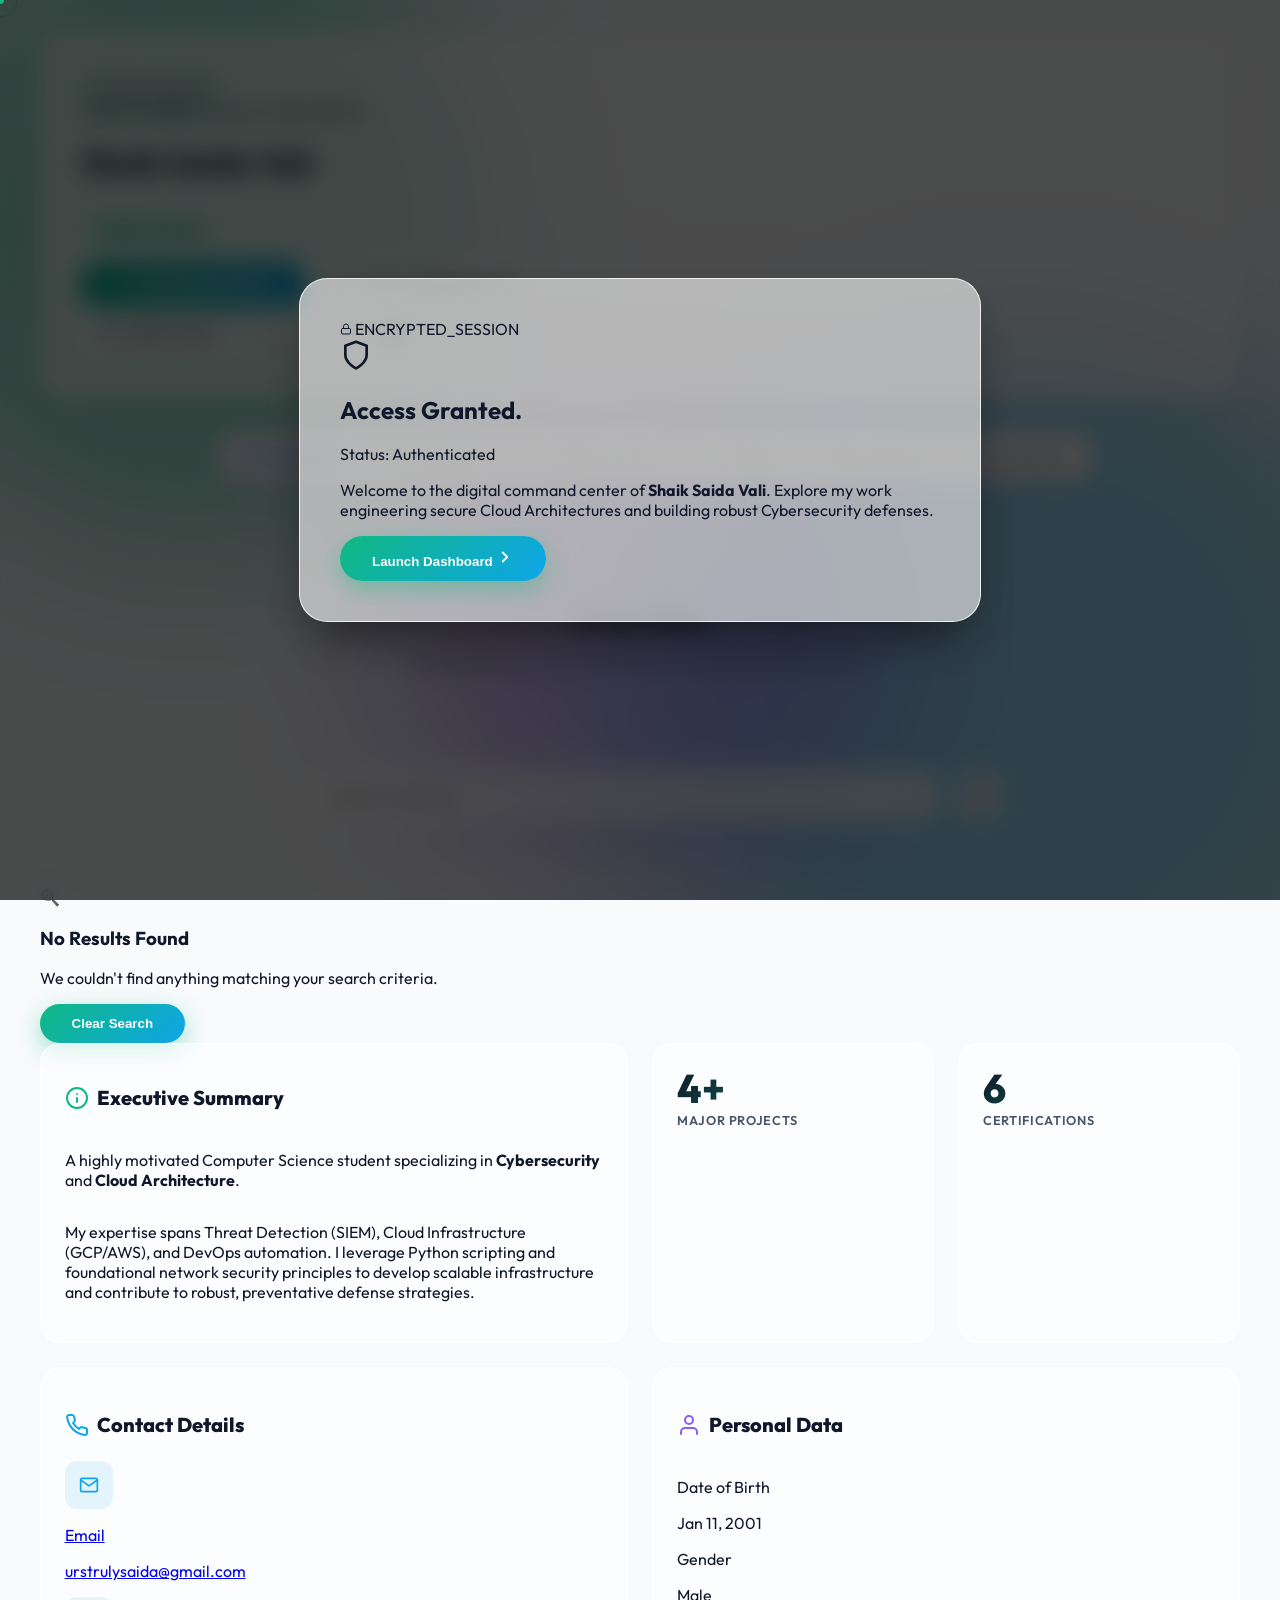
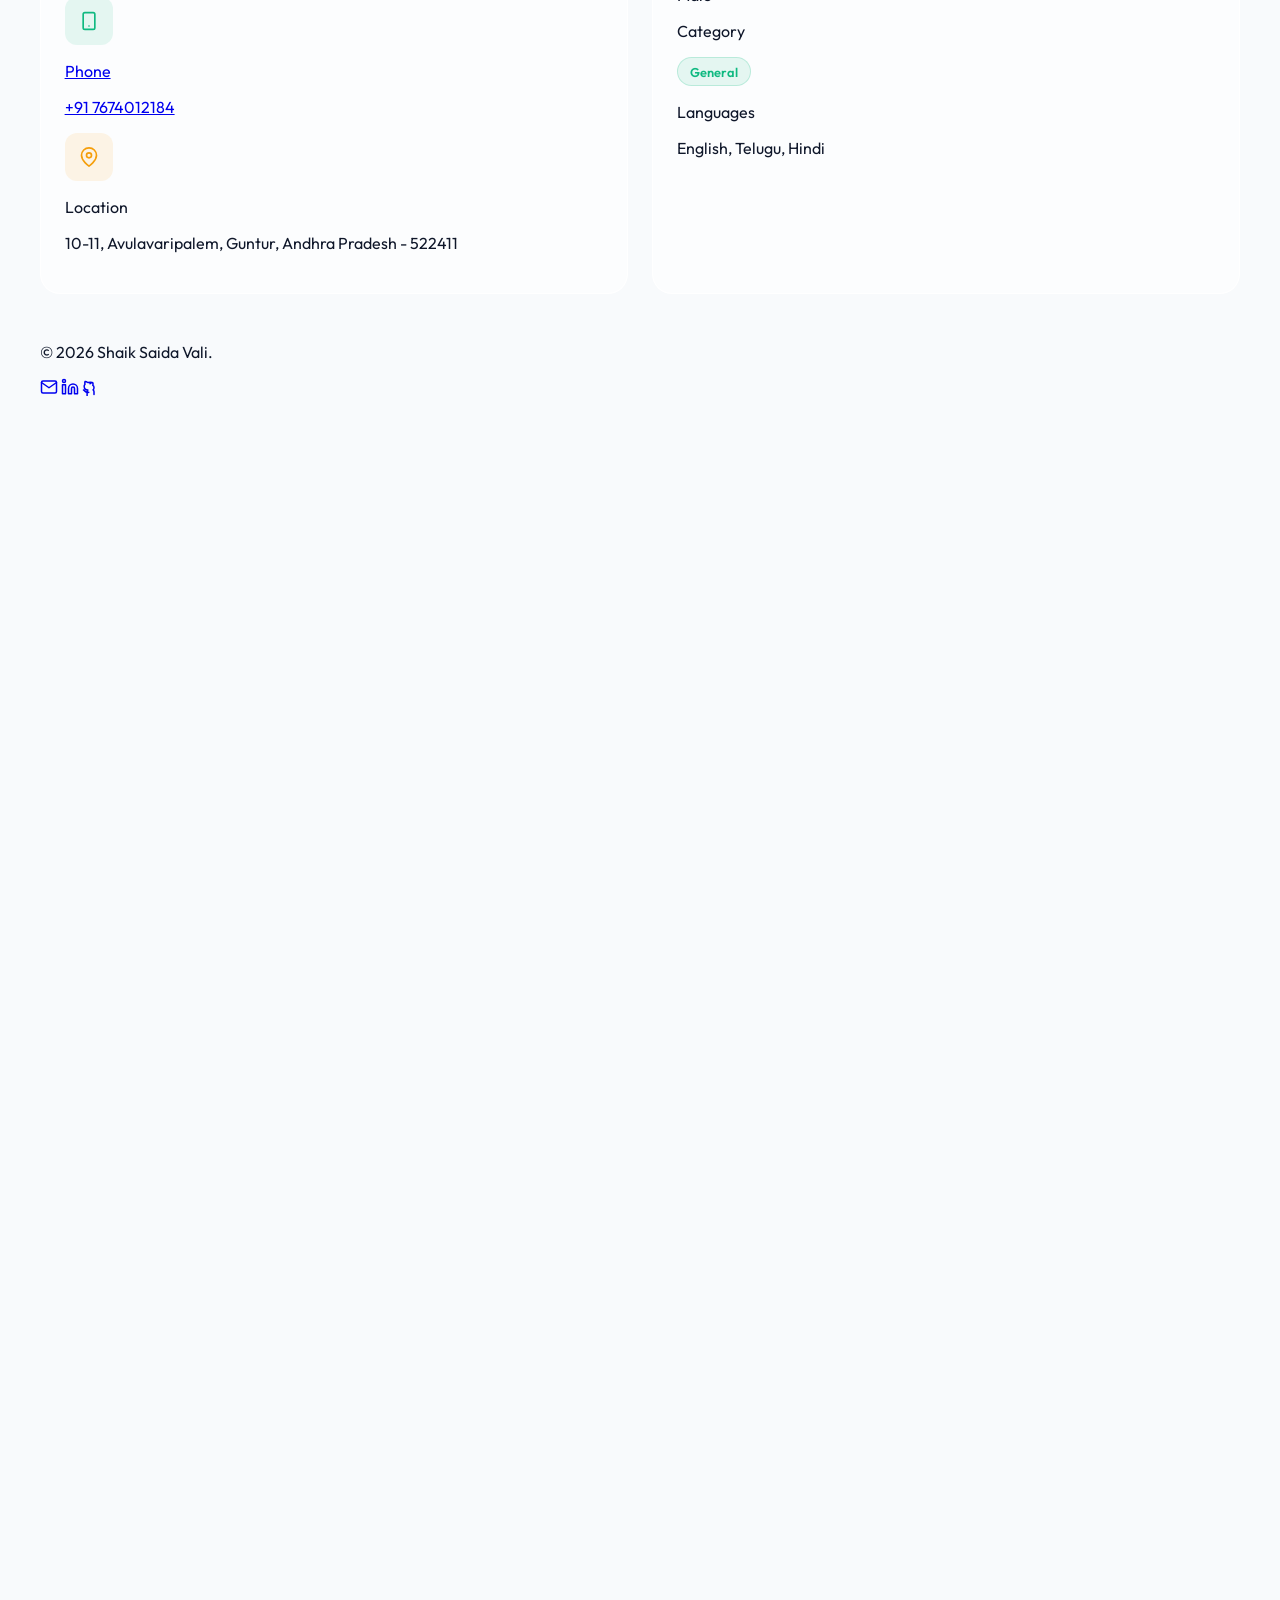
==== commit 6b42b9b8: "Remove download button from index.html Removed Google Style Integrated Download Button from the navi" ====
--- a/index.html
+++ b/index.html
@@ -874,13 +874,6 @@
                       <button class="tab-btn" data-tab="roadmap" role="tab"><svg xmlns="http://www.w3.org/2000/svg" width="18" height="18" viewBox="0 0 24 24" fill="none" stroke="currentColor" stroke-width="2" stroke-linecap="round" stroke-linejoin="round"><polygon points="3 6 9 3 15 6 21 3 21 18 15 21 9 18 3 21"/><line x1="9" y1="3" x2="9" y2="21"/><line x1="15" y1="3" x2="15" y2="21"/></svg> Roadmap</button>
                       <button class="tab-btn" data-tab="currently-learning" role="tab"><svg xmlns="http://www.w3.org/2000/svg" width="18" height="18" viewBox="0 0 24 24" fill="none" stroke="currentColor" stroke-width="2" stroke-linecap="round" stroke-linejoin="round"><path d="M4 19.5v-15A2.5 2.5 0 0 1 6.5 2H20v20H6.5a2.5 2.5 0 0 1 0-5H20"/></svg> Learning</button>
                   </nav>
-              </div>
-              <!-- Google Style Integrated Download Button -->
-              <div class="flex-shrink-0 pl-3 pr-1 border-l border-gray-200 dark:border-gray-700 hidden sm:block">
-                  <a href="https://docs.google.com/document/d/1UBfhBcEI_hzWj1KOlvlD4vjbkhmVV1ZNFayQrkroXZA/export?format=pdf" target="_blank" class="flex items-center gap-2 bg-[#1a73e8] hover:bg-[#1557b0] text-white px-5 py-2.5 rounded-full font-bold text-sm whitespace-nowrap transition-colors shadow-sm cursor-pointer">
-                      <svg xmlns="http://www.w3.org/2000/svg" width="18" height="18" viewBox="0 0 24 24" fill="none" stroke="currentColor" stroke-width="2.5" stroke-linecap="round" stroke-linejoin="round"><path d="M21 15v4a2 2 0 0 1-2 2H5a2 2 0 0 1-2-2v-4"/><polyline points="7 10 12 15 17 10"/><line x1="12" x2="12" y1="15" y2="3"/></svg>
-                      Download
-                  </a>
               </div>
           </div>
       </div>
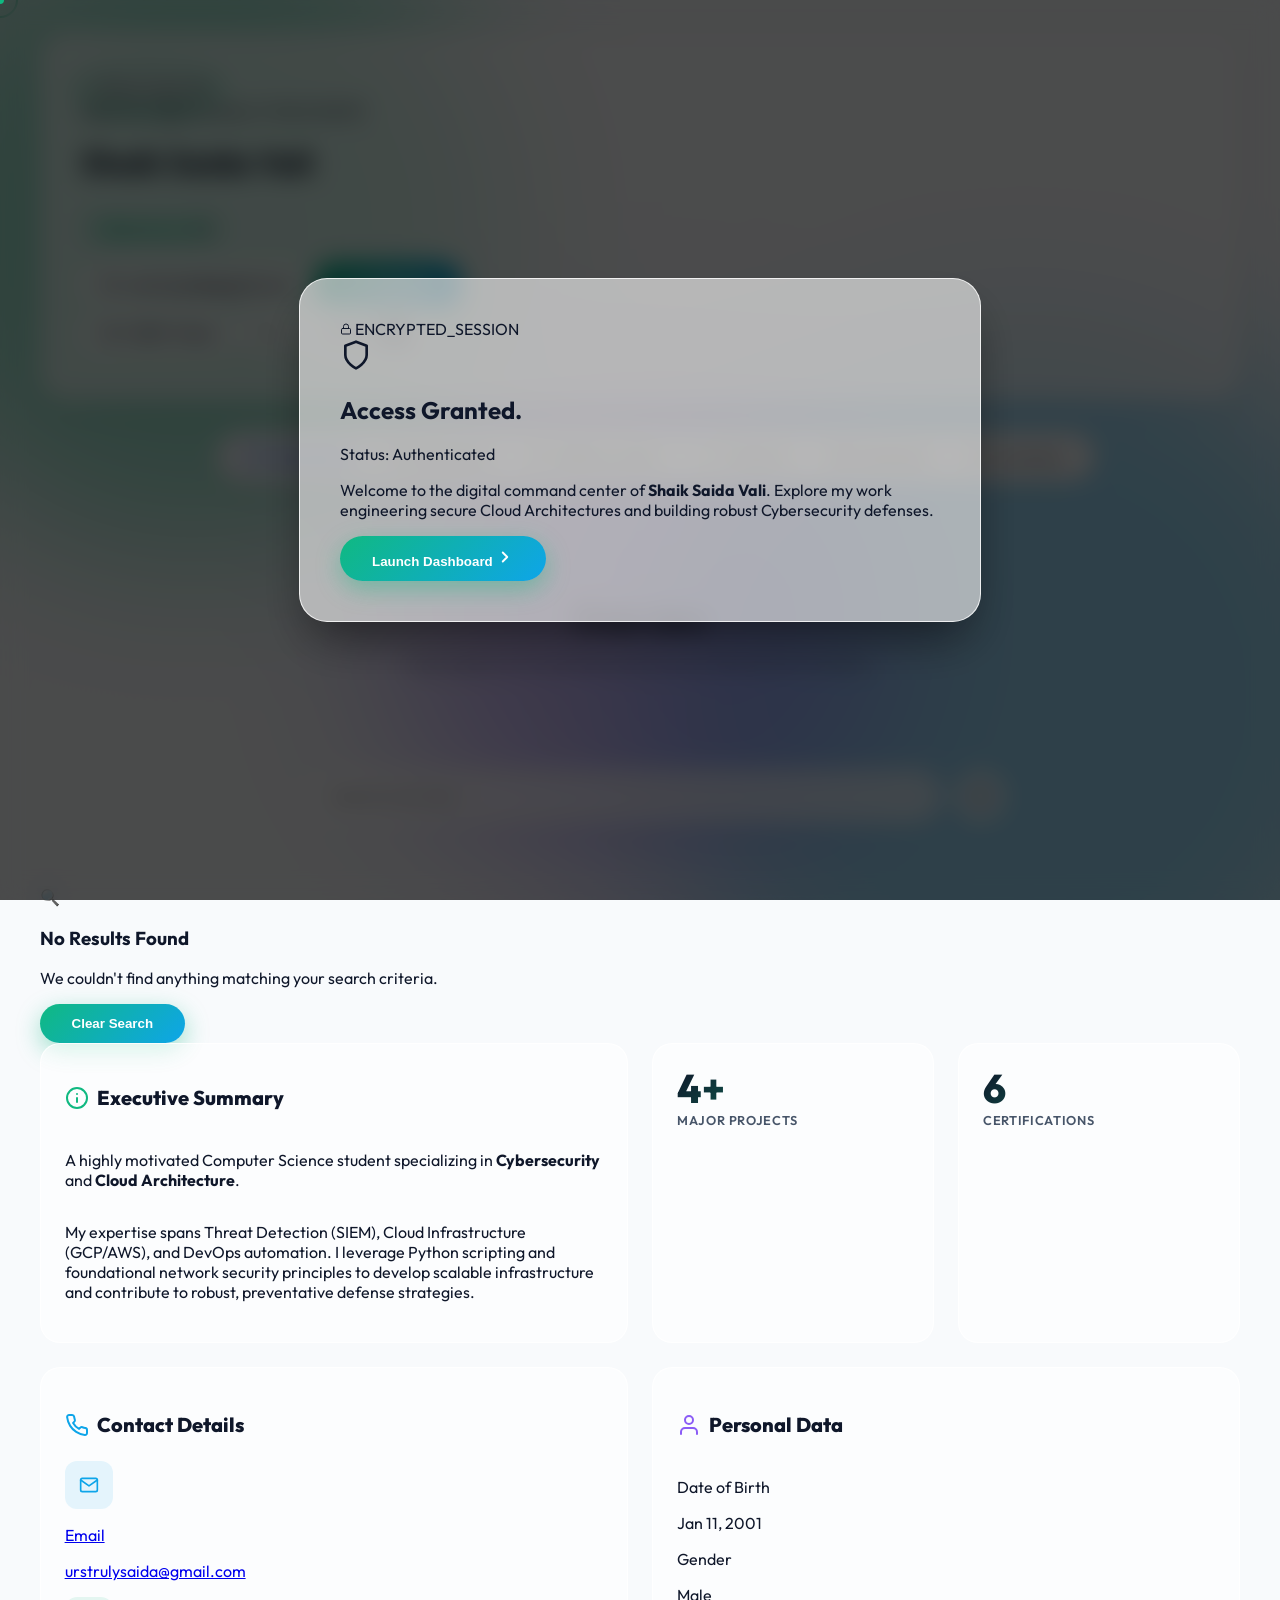
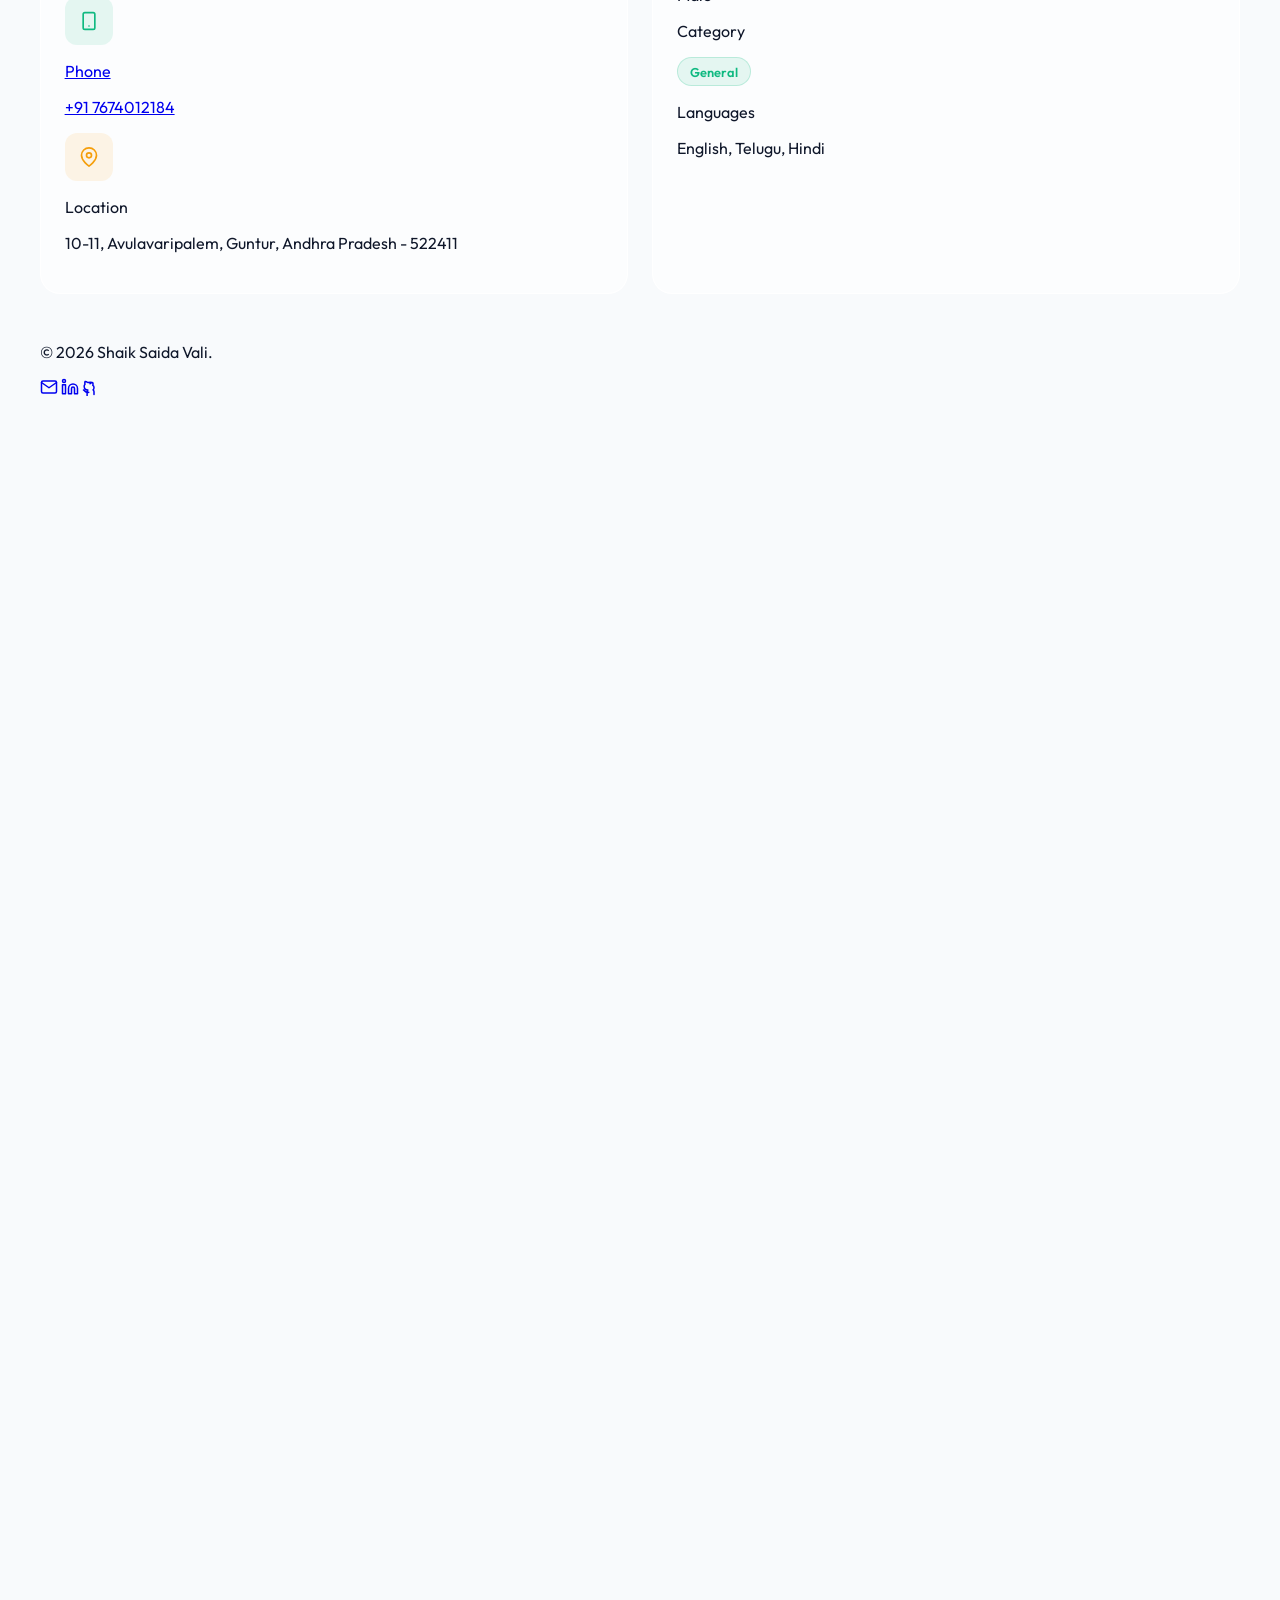
==== commit 4bc8ed3b: "Update fmt.Println message from 'Hello' to 'Goodbye'" ====
--- a/index.html
+++ b/index.html
@@ -648,7 +648,7 @@
       .fab.visible { opacity: 1; transform: translateY(0) scale(1); }
       .fab:hover { transform: translateY(-5px) scale(1.1); background: var(--color-accent); color: white;}
 
-      /* NEW: Scroll Progress Bar */
+      /* Scroll Progress Bar */
       #scroll-progress {
         position: fixed;
         top: 0;
@@ -674,7 +674,7 @@
   </head>
   <body>
 
-    <!-- NEW: Scroll Progress Indicator -->
+    <!-- Scroll Progress Indicator -->
     <div id="scroll-progress"></div>
 
     <!-- PRELOADER -->
@@ -830,21 +830,19 @@
             </div>
             
             <div class="flex flex-wrap items-center justify-center md:justify-start gap-4 mt-2">
-                <!-- DOWNLOAD RESUME FIX -->
-                <a href="https://docs.google.com/document/d/1UBfhBcEI_hzWj1KOlvlD4vjbkhmVV1ZNFayQrkroXZA/export?format=pdf" target="_blank" class="btn-primary !py-2 !px-5 !text-sm">
-                    <svg xmlns="http://www.w3.org/2000/svg" width="16" height="16" viewBox="0 0 24 24" fill="none" stroke="currentColor" stroke-width="2.5" stroke-linecap="round" stroke-linejoin="round"><path d="M21 15v4a2 2 0 0 1-2 2H5a2 2 0 0 1-2-2v-4"/><polyline points="7 10 12 15 17 10"/><line x1="12" x2="12" y1="15" y2="3"/></svg>
-                    Download Resume
-                </a>
-                
                 <div class="action-pill" onclick="copyEmail()" title="Copy Email">
                     <svg xmlns="http://www.w3.org/2000/svg" width="16" height="16" viewBox="0 0 24 24" fill="none" stroke="currentColor" stroke-width="2" stroke-linecap="round" stroke-linejoin="round"><path d="M4 4h16c1.1 0 2 .9 2 2v12c0 1.1-.9 2-2 2H4c-1.1 0-2-.9-2-2V6c0-1.1.9-2 2-2z"></path><polyline points="22,6 12,13 2,6"></polyline></svg>
                     <span id="email-text">urstrulysaida@gmail.com</span>
                 </div>
+                <a href="https://docs.google.com/document/d/1UBfhBcEI_hzWj1KOlvlD4vjbkhmVV1ZNFayQrkroXZA/export?format=pdf" target="_blank" class="btn-primary">
+                    <svg xmlns="http://www.w3.org/2000/svg" width="18" height="18" viewBox="0 0 24 24" fill="none" stroke="currentColor" stroke-width="2.5" stroke-linecap="round" stroke-linejoin="round"><path d="M21 15v4a2 2 0 0 1-2 2H5a2 2 0 0 1-2-2v-4"/><polyline points="7 10 12 15 17 10"/><line x1="12" x2="12" y1="15" y2="3"/></svg>
+                    Resume
+                </a>
             </div>
           </div>
           
           <div class="absolute top-6 right-6 flex items-center gap-2 sm:gap-3">
-            <!-- Redesigned Native Portfolio Views Counter -->
+            <!-- Native Portfolio Views Counter -->
             <div class="hidden sm:flex action-pill !px-3 !py-2 !rounded-full cursor-default group" title="Total Portfolio Views">
                 <svg xmlns="http://www.w3.org/2000/svg" width="16" height="16" viewBox="0 0 24 24" fill="none" stroke="currentColor" stroke-width="2.5" stroke-linecap="round" stroke-linejoin="round" class="text-[var(--color-accent)]"><path d="M2 12s3-7 10-7 10 7 10 7-3 7-10 7-10-7-10-7Z"></path><circle cx="12" cy="12" r="3"></circle></svg>
                 <span id="view-count" class="text-xs sm:text-sm font-bold ml-1.5">... Views</span>
@@ -878,10 +876,8 @@
           </div>
       </div>
 
-      <!-- REDESIGNED COMMAND CENTER -->
+      <!-- COMMAND CENTER -->
       <div class="command-center pt-8 !pb-0">
-
-        <!-- Dynamic Title Area -->
         <div class="dynamic-header !mb-4">
             <h2 id="dynamic-title" class="dynamic-title">Overview</h2>
             <p id="dynamic-subtitle" class="dynamic-subtitle">A quick glance at my professional journey and executive summary.</p>
@@ -890,7 +886,6 @@
         
       <!-- SMART FLOATING SEARCH BAR -->
       <div class="sticky-search-wrapper" id="floating-search">
-        <!-- Google Style Search Bar -->
         <div class="search-container">
             <div class="search-wrapper">
                 <div class="search-input-group">
@@ -1027,97 +1022,182 @@
                 </div>
             </div>
 
-            <!-- Core Internships & Experience -->
+            <!-- REDESIGNED: Core Internships & Experience -->
             <div class="bento-card col-span-full mt-4">
               <h2 class="section-title mb-8"><svg xmlns="http://www.w3.org/2000/svg" width="24" height="24" viewBox="0 0 24 24" fill="none" stroke="var(--color-danger)" stroke-width="2" stroke-linecap="round" stroke-linejoin="round"><path d="M12 22s8-4 8-10V5l-8-3-8 3v7c0 6 8 10 8 10z"/></svg> Core Internships & Experience</h2>
               
-              <div class="timeline">
+              <div class="space-y-6">
                   <!-- Item 1 -->
-                  <div class="timeline-item">
-                      <span class="timeline-date">Feb 2024 - Apr 2024 (10 Weeks)</span>
-                      <div class="p-6 rounded-2xl border border-[var(--color-border)] hover:border-blue-500 transition-all bg-[var(--glass-bg)]">
-                          <h4 class="text-xl font-bold mb-1 text-blue-500">Cloud Computing Internship (GCP)</h4>
-                          <p class="text-xs font-bold uppercase text-[var(--color-text-secondary)] mb-3">Infrastructure & Security</p>
-                          <p class="text-sm text-[var(--color-text-primary)] mb-4 leading-relaxed">
+                  <div class="relative flex flex-col md:flex-row gap-6 p-6 md:p-8 rounded-2xl bg-[var(--color-bg)] border border-[var(--color-border)] hover:border-blue-500 transition-all duration-300 group shadow-sm hover:shadow-[0_8px_30px_rgba(59,130,246,0.1)]">
+                      <div class="md:w-1/4 flex-shrink-0 md:border-r border-[var(--color-border)] md:pr-6">
+                          <div class="text-blue-500 font-bold text-sm tracking-wider uppercase mb-1">Feb 2024 - Apr 2024</div>
+                          <div class="text-[var(--color-text-secondary)] text-xs font-semibold flex items-center gap-1.5">
+                              <svg xmlns="http://www.w3.org/2000/svg" width="12" height="12" viewBox="0 0 24 24" fill="none" stroke="currentColor" stroke-width="2" stroke-linecap="round" stroke-linejoin="round"><circle cx="12" cy="12" r="10"/><polyline points="12 6 12 12 16 14"/></svg>
+                              10 Weeks
+                          </div>
+                      </div>
+                      <div class="md:w-3/4 flex flex-col">
+                          <h4 class="text-xl md:text-2xl font-extrabold mb-1 text-[var(--color-text-primary)] group-hover:text-blue-500 transition-colors">Cloud Computing Internship (GCP)</h4>
+                          <p class="text-xs font-bold uppercase text-[var(--color-text-secondary)] mb-4">Infrastructure & Security</p>
+                          <p class="text-sm text-[var(--color-text-secondary)] mb-6 leading-relaxed">
                               Focused on GCP Services (Compute, Storage, VPC) and IaC principles. Deployed secure cloud architectures and managed Cloud Security Posture (CSPM).
                           </p>
-                          <a href="https://drive.google.com/file/d/1xbeF-RusGvEKylOF6wELgnYVunS5x8RO/view?usp=drive_link" target="_blank" class="action-pill !text-xs !px-4 !py-2"><svg xmlns="http://www.w3.org/2000/svg" width="14" height="14" viewBox="0 0 24 24" fill="none" stroke="currentColor" stroke-width="2" stroke-linecap="round" stroke-linejoin="round" class="mr-1"><path d="M14 2H6a2 2 0 0 0-2 2v16a2 2 0 0 0 2 2h12a2 2 0 0 0 2-2V8z"/><polyline points="14 2 14 8 20 8"/><line x1="16" x2="8" y1="13" y2="13"/><line x1="16" x2="8" y1="17" y2="17"/><polyline points="10 9 9 9 8 9"/></svg> View Certificate</a>
+                          <div class="flex flex-wrap items-center justify-between gap-4 mt-auto border-t border-[var(--color-border)] pt-4">
+                              <div class="flex gap-2">
+                                  <span class="px-2.5 py-1 rounded-md bg-[var(--glass-bg)] border border-[var(--color-border)] text-xs font-semibold text-[var(--color-text-primary)]">GCP</span>
+                                  <span class="px-2.5 py-1 rounded-md bg-[var(--glass-bg)] border border-[var(--color-border)] text-xs font-semibold text-[var(--color-text-primary)]">IaC</span>
+                                  <span class="px-2.5 py-1 rounded-md bg-[var(--glass-bg)] border border-[var(--color-border)] text-xs font-semibold text-[var(--color-text-primary)]">CSPM</span>
+                              </div>
+                              <a href="https://drive.google.com/file/d/1xbeF-RusGvEKylOF6wELgnYVunS5x8RO/view?usp=drive_link" target="_blank" class="action-pill !text-xs !px-4 !py-2 !bg-blue-500/10 !text-blue-600 !border-blue-500/20 hover:!bg-blue-500 hover:!text-white hover:!border-blue-500">
+                                  <svg xmlns="http://www.w3.org/2000/svg" width="14" height="14" viewBox="0 0 24 24" fill="none" stroke="currentColor" stroke-width="2" stroke-linecap="round" stroke-linejoin="round" class="mr-1"><path d="M14 2H6a2 2 0 0 0-2 2v16a2 2 0 0 0 2 2h12a2 2 0 0 0 2-2V8z"/><polyline points="14 2 14 8 20 8"/><line x1="16" x2="8" y1="13" y2="13"/><line x1="16" x2="8" y1="17" y2="17"/><polyline points="10 9 9 9 8 9"/></svg> View Certificate
+                              </a>
+                          </div>
                       </div>
                   </div>
 
                   <!-- Item 2 -->
-                  <div class="timeline-item">
-                      <span class="timeline-date">Aug 2023 - Nov 2023 (16 Weeks)</span>
-                      <div class="p-6 rounded-2xl border border-[var(--color-border)] hover:border-pink-500 transition-all bg-[var(--glass-bg)]">
-                          <h4 class="text-xl font-bold mb-1 text-pink-500">IoT Internship</h4>
-                          <p class="text-xs font-bold uppercase text-[var(--color-text-secondary)] mb-3">Embedded Systems & Data</p>
-                          <p class="text-sm text-[var(--color-text-primary)] mb-4 leading-relaxed">
+                  <div class="relative flex flex-col md:flex-row gap-6 p-6 md:p-8 rounded-2xl bg-[var(--color-bg)] border border-[var(--color-border)] hover:border-pink-500 transition-all duration-300 group shadow-sm hover:shadow-[0_8px_30px_rgba(236,72,153,0.1)]">
+                      <div class="md:w-1/4 flex-shrink-0 md:border-r border-[var(--color-border)] md:pr-6">
+                          <div class="text-pink-500 font-bold text-sm tracking-wider uppercase mb-1">Aug 2023 - Nov 2023</div>
+                          <div class="text-[var(--color-text-secondary)] text-xs font-semibold flex items-center gap-1.5">
+                              <svg xmlns="http://www.w3.org/2000/svg" width="12" height="12" viewBox="0 0 24 24" fill="none" stroke="currentColor" stroke-width="2" stroke-linecap="round" stroke-linejoin="round"><circle cx="12" cy="12" r="10"/><polyline points="12 6 12 12 16 14"/></svg>
+                              16 Weeks
+                          </div>
+                      </div>
+                      <div class="md:w-3/4 flex flex-col">
+                          <h4 class="text-xl md:text-2xl font-extrabold mb-1 text-[var(--color-text-primary)] group-hover:text-pink-500 transition-colors">IoT Internship</h4>
+                          <p class="text-xs font-bold uppercase text-[var(--color-text-secondary)] mb-4">Embedded Systems & Data</p>
+                          <p class="text-sm text-[var(--color-text-secondary)] mb-6 leading-relaxed">
                               Engineered full-stack IoT solutions using Arduino/ESP32 and MQTT protocols. Built telemetry pipelines for real-time sensor data monitoring.
                           </p>
-                          <a href="https://drive.google.com/file/d/1d1Rgjnw9mvVhVQJCXOZSz5bQRpthl33-/view?usp=drive_link" target="_blank" class="action-pill !text-xs !px-4 !py-2"><svg xmlns="http://www.w3.org/2000/svg" width="14" height="14" viewBox="0 0 24 24" fill="none" stroke="currentColor" stroke-width="2" stroke-linecap="round" stroke-linejoin="round" class="mr-1"><path d="M14 2H6a2 2 0 0 0-2 2v16a2 2 0 0 0 2 2h12a2 2 0 0 0 2-2V8z"/><polyline points="14 2 14 8 20 8"/><line x1="16" x2="8" y1="13" y2="13"/><line x1="16" x2="8" y1="17" y2="17"/><polyline points="10 9 9 9 8 9"/></svg> View Certificate</a>
+                          <div class="flex flex-wrap items-center justify-between gap-4 mt-auto border-t border-[var(--color-border)] pt-4">
+                              <div class="flex gap-2">
+                                  <span class="px-2.5 py-1 rounded-md bg-[var(--glass-bg)] border border-[var(--color-border)] text-xs font-semibold text-[var(--color-text-primary)]">ESP32</span>
+                                  <span class="px-2.5 py-1 rounded-md bg-[var(--glass-bg)] border border-[var(--color-border)] text-xs font-semibold text-[var(--color-text-primary)]">MQTT</span>
+                                  <span class="px-2.5 py-1 rounded-md bg-[var(--glass-bg)] border border-[var(--color-border)] text-xs font-semibold text-[var(--color-text-primary)]">Telemetry</span>
+                              </div>
+                              <a href="https://drive.google.com/file/d/1d1Rgjnw9mvVhVQJCXOZSz5bQRpthl33-/view?usp=drive_link" target="_blank" class="action-pill !text-xs !px-4 !py-2 !bg-pink-500/10 !text-pink-600 !border-pink-500/20 hover:!bg-pink-500 hover:!text-white hover:!border-pink-500">
+                                  <svg xmlns="http://www.w3.org/2000/svg" width="14" height="14" viewBox="0 0 24 24" fill="none" stroke="currentColor" stroke-width="2" stroke-linecap="round" stroke-linejoin="round" class="mr-1"><path d="M14 2H6a2 2 0 0 0-2 2v16a2 2 0 0 0 2 2h12a2 2 0 0 0 2-2V8z"/><polyline points="14 2 14 8 20 8"/><line x1="16" x2="8" y1="13" y2="13"/><line x1="16" x2="8" y1="17" y2="17"/><polyline points="10 9 9 9 8 9"/></svg> View Certificate
+                              </a>
+                          </div>
                       </div>
                   </div>
 
-                   <!-- Item 3 -->
-                  <div class="timeline-item">
-                      <span class="timeline-date">Jan 2023 - Mar 2023 (10 Weeks)</span>
-                      <div class="p-6 rounded-2xl border border-[var(--color-border)] hover:border-indigo-500 transition-all bg-[var(--glass-bg)]">
-                          <h4 class="text-xl font-bold mb-1 text-indigo-500">Ethical Hacking Internship</h4>
-                          <p class="text-xs font-bold uppercase text-[var(--color-text-secondary)] mb-3">Vulnerability Assessment</p>
-                          <p class="text-sm text-[var(--color-text-primary)] mb-4 leading-relaxed">
+                  <!-- Item 3 -->
+                  <div class="relative flex flex-col md:flex-row gap-6 p-6 md:p-8 rounded-2xl bg-[var(--color-bg)] border border-[var(--color-border)] hover:border-indigo-500 transition-all duration-300 group shadow-sm hover:shadow-[0_8px_30px_rgba(99,102,241,0.1)]">
+                      <div class="md:w-1/4 flex-shrink-0 md:border-r border-[var(--color-border)] md:pr-6">
+                          <div class="text-indigo-500 font-bold text-sm tracking-wider uppercase mb-1">Jan 2023 - Mar 2023</div>
+                          <div class="text-[var(--color-text-secondary)] text-xs font-semibold flex items-center gap-1.5">
+                              <svg xmlns="http://www.w3.org/2000/svg" width="12" height="12" viewBox="0 0 24 24" fill="none" stroke="currentColor" stroke-width="2" stroke-linecap="round" stroke-linejoin="round"><circle cx="12" cy="12" r="10"/><polyline points="12 6 12 12 16 14"/></svg>
+                              10 Weeks
+                          </div>
+                      </div>
+                      <div class="md:w-3/4 flex flex-col">
+                          <h4 class="text-xl md:text-2xl font-extrabold mb-1 text-[var(--color-text-primary)] group-hover:text-indigo-500 transition-colors">Ethical Hacking Internship</h4>
+                          <p class="text-xs font-bold uppercase text-[var(--color-text-secondary)] mb-4">Vulnerability Assessment</p>
+                          <p class="text-sm text-[var(--color-text-secondary)] mb-6 leading-relaxed">
                               Conducted Vulnerability Assessments (VA) and Penetration Testing (PT). Focused on OWASP Top 10, network defense strategies, and countermeasure implementation.
                           </p>
-                          <a href="https://drive.google.com/file/d/1LkavkbMS0g6BfP-QAjf9C9QE_IsrGSVv/view?usp=drive_link" target="_blank" class="action-pill !text-xs !px-4 !py-2"><svg xmlns="http://www.w3.org/2000/svg" width="14" height="14" viewBox="0 0 24 24" fill="none" stroke="currentColor" stroke-width="2" stroke-linecap="round" stroke-linejoin="round" class="mr-1"><path d="M14 2H6a2 2 0 0 0-2 2v16a2 2 0 0 0 2 2h12a2 2 0 0 0 2-2V8z"/><polyline points="14 2 14 8 20 8"/><line x1="16" x2="8" y1="13" y2="13"/><line x1="16" x2="8" y1="17" y2="17"/><polyline points="10 9 9 9 8 9"/></svg> View Certificate</a>
+                          <div class="flex flex-wrap items-center justify-between gap-4 mt-auto border-t border-[var(--color-border)] pt-4">
+                              <div class="flex gap-2">
+                                  <span class="px-2.5 py-1 rounded-md bg-[var(--glass-bg)] border border-[var(--color-border)] text-xs font-semibold text-[var(--color-text-primary)]">VAPT</span>
+                                  <span class="px-2.5 py-1 rounded-md bg-[var(--glass-bg)] border border-[var(--color-border)] text-xs font-semibold text-[var(--color-text-primary)]">OWASP</span>
+                                  <span class="px-2.5 py-1 rounded-md bg-[var(--glass-bg)] border border-[var(--color-border)] text-xs font-semibold text-[var(--color-text-primary)]">Red Teaming</span>
+                              </div>
+                              <a href="https://drive.google.com/file/d/1LkavkbMS0g6BfP-QAjf9C9QE_IsrGSVv/view?usp=drive_link" target="_blank" class="action-pill !text-xs !px-4 !py-2 !bg-indigo-500/10 !text-indigo-600 !border-indigo-500/20 hover:!bg-indigo-500 hover:!text-white hover:!border-indigo-500">
+                                  <svg xmlns="http://www.w3.org/2000/svg" width="14" height="14" viewBox="0 0 24 24" fill="none" stroke="currentColor" stroke-width="2" stroke-linecap="round" stroke-linejoin="round" class="mr-1"><path d="M14 2H6a2 2 0 0 0-2 2v16a2 2 0 0 0 2 2h12a2 2 0 0 0 2-2V8z"/><polyline points="14 2 14 8 20 8"/><line x1="16" x2="8" y1="13" y2="13"/><line x1="16" x2="8" y1="17" y2="17"/><polyline points="10 9 9 9 8 9"/></svg> View Certificate
+                              </a>
+                          </div>
                       </div>
                   </div>
               </div>
           </div>
 
-          <!-- Virtual Experience & Programs -->
+          <!-- REDESIGNED: Virtual Experience & Programs -->
           <div class="bento-card col-span-full mt-4">
               <h2 class="section-title mb-8"><svg xmlns="http://www.w3.org/2000/svg" width="24" height="24" viewBox="0 0 24 24" fill="none" stroke="var(--color-warning)" stroke-width="2" stroke-linecap="round" stroke-linejoin="round"><path d="M13 2L3 14h9l-1 8 10-12h-9l1-8z"/></svg> Virtual Experience & Programs</h2>
               
-              <div class="grid grid-cols-1 md:grid-cols-2 lg:grid-cols-3 gap-6">
+              <div class="grid grid-cols-1 sm:grid-cols-2 lg:grid-cols-3 gap-6">
+                  
                   <!-- Zscaler -->
-                  <div class="p-6 rounded-2xl border border-[var(--color-border)] hover:border-indigo-500 transition-all bg-[var(--glass-bg)] flex flex-col h-full">
-                      <h4 class="text-lg font-bold text-indigo-500 mb-2">Zscaler Cloud Networking</h4>
-                      <p class="text-sm text-[var(--color-text-primary)] mb-4 flex-grow">
+                  <a href="https://drive.google.com/file/d/1AmbBgEeqkv45qOzodPugsVUiaunObl2U/view?usp=drive_link" target="_blank" class="group relative flex flex-col p-6 rounded-2xl bg-[var(--color-bg)] border border-[var(--color-border)] hover:border-indigo-500 hover:shadow-[0_8px_30px_rgba(99,102,241,0.1)] transition-all duration-300 overflow-hidden hover:-translate-y-1">
+                      <div class="absolute top-0 right-0 w-32 h-32 bg-indigo-500/5 rounded-bl-full -mr-8 -mt-8 transition-transform group-hover:scale-110"></div>
+                      <div class="w-12 h-12 rounded-xl bg-indigo-500/10 text-indigo-500 flex items-center justify-center mb-5 relative z-10 border border-indigo-500/20">
+                          <svg xmlns="http://www.w3.org/2000/svg" width="24" height="24" viewBox="0 0 24 24" fill="none" stroke="currentColor" stroke-width="2" stroke-linecap="round" stroke-linejoin="round"><path d="M12 22s8-4 8-10V5l-8-3-8 3v7c0 6 8 10 8 10z"/></svg>
+                      </div>
+                      <h4 class="text-lg font-bold text-[var(--color-text-primary)] group-hover:text-indigo-500 transition-colors mb-3 relative z-10">Zscaler Cloud Networking</h4>
+                      <p class="text-sm text-[var(--color-text-secondary)] mb-6 flex-grow relative z-10">
                           Mastered Zero Trust Architecture (ZTA) and SASE principles. Learned modern perimeter definition and access management.
                       </p>
-                      <a href="https://drive.google.com/file/d/1AmbBgEeqkv45qOzodPugsVUiaunObl2U/view?usp=drive_link" target="_blank" class="action-pill !text-xs !px-4 !py-2 w-max mt-auto"><svg xmlns="http://www.w3.org/2000/svg" width="14" height="14" viewBox="0 0 24 24" fill="none" stroke="currentColor" stroke-width="2" stroke-linecap="round" stroke-linejoin="round" class="mr-1"><path d="M14 2H6a2 2 0 0 0-2 2v16a2 2 0 0 0 2 2h12a2 2 0 0 0 2-2V8z"/><polyline points="14 2 14 8 20 8"/><line x1="16" x2="8" y1="13" y2="13"/><line x1="16" x2="8" y1="17" y2="17"/><polyline points="10 9 9 9 8 9"/></svg> View Proof</a>
-                  </div>
-                   <!-- Fortinet -->
-                  <div class="p-6 rounded-2xl border border-[var(--color-border)] hover:border-red-500 transition-all bg-[var(--glass-bg)] flex flex-col h-full">
-                      <h4 class="text-lg font-bold text-red-500 mb-2">Fortinet Network Security (NSE)</h4>
-                      <p class="text-sm text-[var(--color-text-primary)] mb-4 flex-grow">
+                      <div class="flex items-center gap-2 text-xs font-bold text-indigo-500 mt-auto relative z-10 pt-4 border-t border-[var(--color-border)]">
+                          <span class="group-hover:translate-x-1 transition-transform">Verify Credential</span>
+                          <svg xmlns="http://www.w3.org/2000/svg" width="14" height="14" viewBox="0 0 24 24" fill="none" stroke="currentColor" stroke-width="2.5" stroke-linecap="round" stroke-linejoin="round" class="group-hover:translate-x-1 transition-transform"><path d="M5 12h14"/><path d="m12 5 7 7-7 7"/></svg>
+                      </div>
+                  </a>
+
+                  <!-- Fortinet -->
+                  <a href="https://drive.google.com/file/d/1bGLpt7pwHiEaG9pvlNZnMlv7S35I3q5I/view?usp=drive_link" target="_blank" class="group relative flex flex-col p-6 rounded-2xl bg-[var(--color-bg)] border border-[var(--color-border)] hover:border-red-500 hover:shadow-[0_8px_30px_rgba(239,68,68,0.1)] transition-all duration-300 overflow-hidden hover:-translate-y-1">
+                      <div class="absolute top-0 right-0 w-32 h-32 bg-red-500/5 rounded-bl-full -mr-8 -mt-8 transition-transform group-hover:scale-110"></div>
+                      <div class="w-12 h-12 rounded-xl bg-red-500/10 text-red-500 flex items-center justify-center mb-5 relative z-10 border border-red-500/20">
+                          <svg xmlns="http://www.w3.org/2000/svg" width="24" height="24" viewBox="0 0 24 24" fill="none" stroke="currentColor" stroke-width="2" stroke-linecap="round" stroke-linejoin="round"><path d="M12 22s8-4 8-10V5l-8-3-8 3v7c0 6 8 10 8 10z"/></svg>
+                      </div>
+                      <h4 class="text-lg font-bold text-[var(--color-text-primary)] group-hover:text-red-500 transition-colors mb-3 relative z-10">Fortinet Network Security (NSE)</h4>
+                      <p class="text-sm text-[var(--color-text-secondary)] mb-6 flex-grow relative z-10">
                           Focused on Next-Gen Firewalls (NGFW), Security Fabric concepts, and Defense-in-Depth for enterprise networks.
                       </p>
-                      <a href="https://drive.google.com/file/d/1bGLpt7pwHiEaG9pvlNZnMlv7S35I3q5I/view?usp=drive_link" target="_blank" class="action-pill !text-xs !px-4 !py-2 w-max mt-auto"><svg xmlns="http://www.w3.org/2000/svg" width="14" height="14" viewBox="0 0 24 24" fill="none" stroke="currentColor" stroke-width="2" stroke-linecap="round" stroke-linejoin="round" class="mr-1"><path d="M14 2H6a2 2 0 0 0-2 2v16a2 2 0 0 0 2 2h12a2 2 0 0 0 2-2V8z"/><polyline points="14 2 14 8 20 8"/><line x1="16" x2="8" y1="13" y2="13"/><line x1="16" x2="8" y1="17" y2="17"/><polyline points="10 9 9 9 8 9"/></svg> View Proof</a>
-                  </div>
-                   <!-- Ethical Hacking Virtual -->
-                  <div class="p-6 rounded-2xl border border-[var(--color-border)] hover:border-teal-500 transition-all bg-[var(--glass-bg)] flex flex-col h-full">
-                      <h4 class="text-lg font-bold text-teal-500 mb-2">Ethical Hacking Virtual Experience</h4>
-                      <p class="text-sm text-[var(--color-text-primary)] mb-4 flex-grow">
+                      <div class="flex items-center gap-2 text-xs font-bold text-red-500 mt-auto relative z-10 pt-4 border-t border-[var(--color-border)]">
+                          <span class="group-hover:translate-x-1 transition-transform">Verify Credential</span>
+                          <svg xmlns="http://www.w3.org/2000/svg" width="14" height="14" viewBox="0 0 24 24" fill="none" stroke="currentColor" stroke-width="2.5" stroke-linecap="round" stroke-linejoin="round" class="group-hover:translate-x-1 transition-transform"><path d="M5 12h14"/><path d="m12 5 7 7-7 7"/></svg>
+                      </div>
+                  </a>
+
+                  <!-- Ethical Hacking Virtual -->
+                  <a href="https://drive.google.com/file/d/1gXGAQ-W92tTVBiNBNISdAlXM3tYSF6Z_/view?usp=sharing" target="_blank" class="group relative flex flex-col p-6 rounded-2xl bg-[var(--color-bg)] border border-[var(--color-border)] hover:border-teal-500 hover:shadow-[0_8px_30px_rgba(20,184,166,0.1)] transition-all duration-300 overflow-hidden hover:-translate-y-1">
+                      <div class="absolute top-0 right-0 w-32 h-32 bg-teal-500/5 rounded-bl-full -mr-8 -mt-8 transition-transform group-hover:scale-110"></div>
+                      <div class="w-12 h-12 rounded-xl bg-teal-500/10 text-teal-500 flex items-center justify-center mb-5 relative z-10 border border-teal-500/20">
+                          <svg xmlns="http://www.w3.org/2000/svg" width="24" height="24" viewBox="0 0 24 24" fill="none" stroke="currentColor" stroke-width="2" stroke-linecap="round" stroke-linejoin="round"><path d="M12 22s8-4 8-10V5l-8-3-8 3v7c0 6 8 10 8 10z"/></svg>
+                      </div>
+                      <h4 class="text-lg font-bold text-[var(--color-text-primary)] group-hover:text-teal-500 transition-colors mb-3 relative z-10">Ethical Hacking Experience</h4>
+                      <p class="text-sm text-[var(--color-text-secondary)] mb-6 flex-grow relative z-10">
                           Hands-on virtual labs for network defense, threat analysis, and incident response scenarios.
                       </p>
-                      <a href="https://drive.google.com/file/d/1gXGAQ-W92tTVBiNBNISdAlXM3tYSF6Z_/view?usp=sharing" target="_blank" class="action-pill !text-xs !px-4 !py-2 w-max mt-auto"><svg xmlns="http://www.w3.org/2000/svg" width="14" height="14" viewBox="0 0 24 24" fill="none" stroke="currentColor" stroke-width="2" stroke-linecap="round" stroke-linejoin="round" class="mr-1"><path d="M14 2H6a2 2 0 0 0-2 2v16a2 2 0 0 0 2 2h12a2 2 0 0 0 2-2V8z"/><polyline points="14 2 14 8 20 8"/><line x1="16" x2="8" y1="13" y2="13"/><line x1="16" x2="8" y1="17" y2="17"/><polyline points="10 9 9 9 8 9"/></svg> View Proof</a>
-                  </div>
-                   <!-- Automation -->
-                  <div class="p-6 rounded-2xl border border-[var(--color-border)] hover:border-orange-500 transition-all bg-[var(--glass-bg)] flex flex-col h-full">
-                      <h4 class="text-lg font-bold text-orange-500 mb-2">Automation Virtual Experience</h4>
-                      <p class="text-sm text-[var(--color-text-primary)] mb-4 flex-grow">
+                      <div class="flex items-center gap-2 text-xs font-bold text-teal-500 mt-auto relative z-10 pt-4 border-t border-[var(--color-border)]">
+                          <span class="group-hover:translate-x-1 transition-transform">Verify Credential</span>
+                          <svg xmlns="http://www.w3.org/2000/svg" width="14" height="14" viewBox="0 0 24 24" fill="none" stroke="currentColor" stroke-width="2.5" stroke-linecap="round" stroke-linejoin="round" class="group-hover:translate-x-1 transition-transform"><path d="M5 12h14"/><path d="m12 5 7 7-7 7"/></svg>
+                      </div>
+                  </a>
+
+                  <!-- Automation -->
+                  <a href="https://drive.google.com/file/d/1iTvnbJdyDNZzmsNNKVRAK5gixOXWtnzk/view?usp=sharing" target="_blank" class="group relative flex flex-col p-6 rounded-2xl bg-[var(--color-bg)] border border-[var(--color-border)] hover:border-orange-500 hover:shadow-[0_8px_30px_rgba(249,115,22,0.1)] transition-all duration-300 overflow-hidden hover:-translate-y-1">
+                      <div class="absolute top-0 right-0 w-32 h-32 bg-orange-500/5 rounded-bl-full -mr-8 -mt-8 transition-transform group-hover:scale-110"></div>
+                      <div class="w-12 h-12 rounded-xl bg-orange-500/10 text-orange-500 flex items-center justify-center mb-5 relative z-10 border border-orange-500/20">
+                          <svg xmlns="http://www.w3.org/2000/svg" width="24" height="24" viewBox="0 0 24 24" fill="none" stroke="currentColor" stroke-width="2" stroke-linecap="round" stroke-linejoin="round"><path d="M12 22s8-4 8-10V5l-8-3-8 3v7c0 6 8 10 8 10z"/></svg>
+                      </div>
+                      <h4 class="text-lg font-bold text-[var(--color-text-primary)] group-hover:text-orange-500 transition-colors mb-3 relative z-10">Automation Experience</h4>
+                      <p class="text-sm text-[var(--color-text-secondary)] mb-6 flex-grow relative z-10">
                           Process automation, task scheduling, and scripting for operational efficiency using RPA concepts.
                       </p>
-                      <a href="https://drive.google.com/file/d/1iTvnbJdyDNZzmsNNKVRAK5gixOXWtnzk/view?usp=sharing" target="_blank" class="action-pill !text-xs !px-4 !py-2 w-max mt-auto"><svg xmlns="http://www.w3.org/2000/svg" width="14" height="14" viewBox="0 0 24 24" fill="none" stroke="currentColor" stroke-width="2" stroke-linecap="round" stroke-linejoin="round" class="mr-1"><path d="M14 2H6a2 2 0 0 0-2 2v16a2 2 0 0 0 2 2h12a2 2 0 0 0 2-2V8z"/><polyline points="14 2 14 8 20 8"/><line x1="16" x2="8" y1="13" y2="13"/><line x1="16" x2="8" y1="17" y2="17"/><polyline points="10 9 9 9 8 9"/></svg> View Proof</a>
-                  </div>
+                      <div class="flex items-center gap-2 text-xs font-bold text-orange-500 mt-auto relative z-10 pt-4 border-t border-[var(--color-border)]">
+                          <span class="group-hover:translate-x-1 transition-transform">Verify Credential</span>
+                          <svg xmlns="http://www.w3.org/2000/svg" width="14" height="14" viewBox="0 0 24 24" fill="none" stroke="currentColor" stroke-width="2.5" stroke-linecap="round" stroke-linejoin="round" class="group-hover:translate-x-1 transition-transform"><path d="M5 12h14"/><path d="m12 5 7 7-7 7"/></svg>
+                      </div>
+                  </a>
+
                   <!-- Google Dev -->
-                  <div class="p-6 rounded-2xl border border-[var(--color-border)] hover:border-blue-600 transition-all bg-[var(--glass-bg)] flex flex-col h-full">
-                      <h4 class="text-lg font-bold text-blue-600 mb-2">Google for Developers</h4>
-                      <p class="text-sm text-[var(--color-text-primary)] mb-4 flex-grow">
+                  <a href="https://drive.google.com/file/d/1O4RZUHQNE9HKNfz8TmnvIsOb81f5jDwp/view?usp=sharing" target="_blank" class="group relative flex flex-col p-6 rounded-2xl bg-[var(--color-bg)] border border-[var(--color-border)] hover:border-blue-600 hover:shadow-[0_8px_30px_rgba(37,99,235,0.1)] transition-all duration-300 overflow-hidden hover:-translate-y-1">
+                      <div class="absolute top-0 right-0 w-32 h-32 bg-blue-600/5 rounded-bl-full -mr-8 -mt-8 transition-transform group-hover:scale-110"></div>
+                      <div class="w-12 h-12 rounded-xl bg-blue-600/10 text-blue-600 flex items-center justify-center mb-5 relative z-10 border border-blue-600/20">
+                          <svg xmlns="http://www.w3.org/2000/svg" width="24" height="24" viewBox="0 0 24 24" fill="none" stroke="currentColor" stroke-width="2" stroke-linecap="round" stroke-linejoin="round"><path d="M12 22s8-4 8-10V5l-8-3-8 3v7c0 6 8 10 8 10z"/></svg>
+                      </div>
+                      <h4 class="text-lg font-bold text-[var(--color-text-primary)] group-hover:text-blue-600 transition-colors mb-3 relative z-10">Google for Developers</h4>
+                      <p class="text-sm text-[var(--color-text-secondary)] mb-6 flex-grow relative z-10">
                           Modern app development, cloud integration with Google APIs, and developer workflow tools.
                       </p>
-                      <a href="https://drive.google.com/file/d/1O4RZUHQNE9HKNfz8TmnvIsOb81f5jDwp/view?usp=sharing" target="_blank" class="action-pill !text-xs !px-4 !py-2 w-max mt-auto"><svg xmlns="http://www.w3.org/2000/svg" width="14" height="14" viewBox="0 0 24 24" fill="none" stroke="currentColor" stroke-width="2" stroke-linecap="round" stroke-linejoin="round" class="mr-1"><path d="M14 2H6a2 2 0 0 0-2 2v16a2 2 0 0 0 2 2h12a2 2 0 0 0 2-2V8z"/><polyline points="14 2 14 8 20 8"/><line x1="16" x2="8" y1="13" y2="13"/><line x1="16" x2="8" y1="17" y2="17"/><polyline points="10 9 9 9 8 9"/></svg> View Proof</a>
-                  </div>
+                      <div class="flex items-center gap-2 text-xs font-bold text-blue-600 mt-auto relative z-10 pt-4 border-t border-[var(--color-border)]">
+                          <span class="group-hover:translate-x-1 transition-transform">Verify Credential</span>
+                          <svg xmlns="http://www.w3.org/2000/svg" width="14" height="14" viewBox="0 0 24 24" fill="none" stroke="currentColor" stroke-width="2.5" stroke-linecap="round" stroke-linejoin="round" class="group-hover:translate-x-1 transition-transform"><path d="M5 12h14"/><path d="m12 5 7 7-7 7"/></svg>
+                      </div>
+                  </a>
               </div>
           </div>
         </section>
@@ -1133,26 +1213,48 @@
                 <div class="marquee-wrapper">
                     <!-- First Set -->
                     <div class="marquee-content">
-                        <span class="badge badge-secondary"><img src="https://upload.wikimedia.org/wikipedia/commons/5/51/Google_Cloud_logo.svg" class="w-4 h-4 mr-1"> Google Cloud</span>
-                        <span class="badge"><img src="https://upload.wikimedia.org/wikipedia/commons/c/c3/Python-logo-notext.svg" class="w-4 h-4 mr-1"> Python</span>
+                        <span class="badge badge-secondary"><img src="https://upload.wikimedia.org/wikipedia/commons/5/51/Google_Cloud_logo.svg" class="w-4 h-4 mr-1" alt="Google Cloud"> Google Cloud</span>
+                        <span class="badge"><img src="https://upload.wikimedia.org/wikipedia/commons/c/c3/Python-logo-notext.svg" class="w-4 h-4 mr-1" alt="Python"> Python</span>
                         <span class="badge"><svg xmlns="http://www.w3.org/2000/svg" width="16" height="16" viewBox="0 0 24 24" fill="none" stroke="currentColor" stroke-width="2" stroke-linecap="round" stroke-linejoin="round" class="mr-1 text-yellow-500"><path d="M12 22s8-4 8-10V5l-8-3-8 3v7c0 6 8 10 8 10z"/></svg> Cybersecurity</span>
-                        <span class="badge badge-secondary"><img src="https://upload.wikimedia.org/wikipedia/commons/9/93/Amazon_Web_Services_Logo.svg" class="w-4 h-4 mr-1"> AWS</span>
+                        <span class="badge badge-secondary"><img src="https://upload.wikimedia.org/wikipedia/commons/9/93/Amazon_Web_Services_Logo.svg" class="w-4 h-4 mr-1" alt="AWS"> AWS</span>
                         <span class="badge"><svg xmlns="http://www.w3.org/2000/svg" width="16" height="16" viewBox="0 0 24 24" fill="none" stroke="currentColor" stroke-width="2" stroke-linecap="round" stroke-linejoin="round" class="mr-1"><polyline points="4 17 10 11 4 5"/><line x1="12" y1="19" x2="20" y2="19"/></svg> SIEM</span>
                         <span class="badge badge-secondary"><svg xmlns="http://www.w3.org/2000/svg" width="16" height="16" viewBox="0 0 24 24" fill="none" stroke="currentColor" stroke-width="2" stroke-linecap="round" stroke-linejoin="round" class="mr-1"><polygon points="3 6 9 3 15 6 21 3 21 18 15 21 9 18 3 21"/><line x1="9" y1="3" x2="9" y2="21"/><line x1="15" y1="3" x2="15" y2="21"/></svg> Network Arch</span>
                     </div>
                     <!-- Duplicate Set for infinite scroll -->
                     <div class="marquee-content" aria-hidden="true">
-                        <span class="badge badge-secondary"><img src="https://upload.wikimedia.org/wikipedia/commons/5/51/Google_Cloud_logo.svg" class="w-4 h-4 mr-1"> Google Cloud</span>
-                        <span class="badge"><img src="https://upload.wikimedia.org/wikipedia/commons/c/c3/Python-logo-notext.svg" class="w-4 h-4 mr-1"> Python</span>
+                        <span class="badge badge-secondary"><img src="https://upload.wikimedia.org/wikipedia/commons/5/51/Google_Cloud_logo.svg" class="w-4 h-4 mr-1" alt="Google Cloud"> Google Cloud</span>
+                        <span class="badge"><img src="https://upload.wikimedia.org/wikipedia/commons/c/c3/Python-logo-notext.svg" class="w-4 h-4 mr-1" alt="Python"> Python</span>
                         <span class="badge"><svg xmlns="http://www.w3.org/2000/svg" width="16" height="16" viewBox="0 0 24 24" fill="none" stroke="currentColor" stroke-width="2" stroke-linecap="round" stroke-linejoin="round" class="mr-1 text-yellow-500"><path d="M12 22s8-4 8-10V5l-8-3-8 3v7c0 6 8 10 8 10z"/></svg> Cybersecurity</span>
-                        <span class="badge badge-secondary"><img src="https://upload.wikimedia.org/wikipedia/commons/9/93/Amazon_Web_Services_Logo.svg" class="w-4 h-4 mr-1"> AWS</span>
+                        <span class="badge badge-secondary"><img src="https://upload.wikimedia.org/wikipedia/commons/9/93/Amazon_Web_Services_Logo.svg" class="w-4 h-4 mr-1" alt="AWS"> AWS</span>
                         <span class="badge"><svg xmlns="http://www.w3.org/2000/svg" width="16" height="16" viewBox="0 0 24 24" fill="none" stroke="currentColor" stroke-width="2" stroke-linecap="round" stroke-linejoin="round" class="mr-1"><polyline points="4 17 10 11 4 5"/><line x1="12" y1="19" x2="20" y2="19"/></svg> SIEM</span>
                         <span class="badge badge-secondary"><svg xmlns="http://www.w3.org/2000/svg" width="16" height="16" viewBox="0 0 24 24" fill="none" stroke="currentColor" stroke-width="2" stroke-linecap="round" stroke-linejoin="round" class="mr-1"><polygon points="3 6 9 3 15 6 21 3 21 18 15 21 9 18 3 21"/><line x1="9" y1="3" x2="9" y2="21"/><line x1="15" y1="3" x2="15" y2="21"/></svg> Network Arch</span>
                     </div>
                 </div>
             </div>
 
-            <div class="bento-card col-span-full cursor-default">
+            <div class="bento-card md-col-span-2 lg-col-span-2 bg-gradient-to-br from-[var(--glass-bg)] to-transparent">
+                <h2 class="section-title"><svg xmlns="http://www.w3.org/2000/svg" width="24" height="24" viewBox="0 0 24 24" fill="none" stroke="var(--color-secondary)" stroke-width="2" stroke-linecap="round" stroke-linejoin="round"><path d="M10 13a5 5 0 0 0 7.54.54l3-3a5 5 0 0 0-7.07-7.07l-1.72 1.71"/><path d="M14 11a5 5 0 0 0-7.54-.54l-3 3a5 5 0 0 0 7.07 7.07l1.71-1.71"/></svg> Digital Presence</h2>
+                <div class="grid grid-cols-2 sm:grid-cols-4 gap-4 h-full">
+                    <a href="https://www.linkedin.com/in/shaiksaidavali/" target="_blank" rel="noopener noreferrer" class="flex flex-col items-center justify-center p-4 rounded-xl bg-[var(--color-bg)] border border-[var(--color-border)] hover:border-[#0a66c2] hover:shadow-[0_0_20px_rgba(10,102,194,0.2)] transition-all group cursor-pointer">
+                        <svg xmlns="http://www.w3.org/2000/svg" width="32" height="32" viewBox="0 0 24 24" fill="none" stroke="currentColor" stroke-width="2" stroke-linecap="round" stroke-linejoin="round" class="mb-3 text-[#0a66c2] group-hover:scale-110 transition-transform"><path d="M16 8a6 6 0 0 1 6 6v7h-4v-7a2 2 0 0 0-2-2 2 2 0 0 0-2 2v7h-4v-7a6 6 0 0 1 6-6z"/><rect width="4" height="12" x="2" y="9"/><circle cx="4" cy="4" r="2"/></svg>
+                        <span class="text-sm font-bold">LinkedIn</span>
+                    </a>
+                    <a href="https://github.com/urstrulysaida" target="_blank" rel="noopener noreferrer" class="flex flex-col items-center justify-center p-4 rounded-xl bg-[var(--color-bg)] border border-[var(--color-border)] hover:border-[var(--color-text-primary)] hover:shadow-[0_0_20px_rgba(0,0,0,0.1)] transition-all group cursor-pointer">
+                        <svg xmlns="http://www.w3.org/2000/svg" width="32" height="32" viewBox="0 0 24 24" fill="none" stroke="currentColor" stroke-width="2" stroke-linecap="round" stroke-linejoin="round" class="mb-3 group-hover:scale-110 transition-transform"><path d="M9 19c-5 1.5-5-2.5-7-3m14 6v-3.8c0-1.8-1-2-1.2-2.3.8-.7 1.2-1.4 1.2-3.4 0-1.2-.5-2-1.6-2.6.4-1.2.4-2.5-.1-3.7 0 0-1.2-.4-3.5 1.4A12 12 0 0 0 12 5.5c-1.5 0-3 .2-4.4.5-2.3-1.8-3.5-1.4-3.5-1.4-.4 1.1-.4 2.6-.1 3.6a4 4 0 0 0-1 3.6c0 2.7 1.6 4.2 4.8 4.2a4.8 4.8 0 0 0-1 3.6v4"/><path d="M12 2v3"/></svg>
+                        <span class="text-sm font-bold">GitHub</span>
+                    </a>
+                    <a href="https://codepen.io/Mr_-Prince_Ssv" target="_blank" rel="noopener noreferrer" class="flex flex-col items-center justify-center p-4 rounded-xl bg-[var(--color-bg)] border border-[var(--color-border)] hover:border-[#fcd34d] hover:shadow-[0_0_20px_rgba(245,158,11,0.2)] transition-all group cursor-pointer">
+                        <svg xmlns="http://www.w3.org/2000/svg" width="32" height="32" viewBox="0 0 24 24" fill="none" stroke="currentColor" stroke-width="2" stroke-linecap="round" stroke-linejoin="round" class="mb-3 text-[#f59e0b] group-hover:scale-110 transition-transform"><polygon points="12 2 22 13 15.46 22 12 18 8.54 22 2 13 12 2"/><line x1="2" x2="15.46" y1="13" y2="13"/><line x1="8.54" x2="12" y1="22" y2="18"/><line x1="12" x2="15.46" y1="18" y2="22"/><line x1="12" x2="12" y1="2" y2="18"/></svg>
+                        <span class="text-sm font-bold">CodePen</span>
+                    </a>
+                    <a href="#" target="_blank" rel="noopener noreferrer" class="flex flex-col items-center justify-center p-4 rounded-xl bg-[var(--color-bg)] border border-[var(--color-border)] hover:border-[#38bdf8] hover:shadow-[0_0_20px_rgba(56,189,248,0.2)] transition-all group cursor-pointer">
+                        <svg xmlns="http://www.w3.org/2000/svg" width="32" height="32" viewBox="0 0 24 24" fill="none" stroke="currentColor" stroke-width="2" stroke-linecap="round" stroke-linejoin="round" class="mb-3 text-[#38bdf8] group-hover:scale-110 transition-transform"><path d="M22 4s-.7 2.1-2 3.4c1.6 10-9.4 17.3-18 11.6 2.2.1 4.4-.6 6-2C3 15.5.5 9.6 3 5c2.2 2.6 5.6 4.1 9 4-.9-4.2 4-6.6 7-3.8 1.1 0 3-1.2 3-1.2z"/></svg>
+                        <span class="text-sm font-bold">Twitter</span>
+                    </a>
+                </div>
+            </div>
+
+            <div class="bento-card lg-col-span-1 lg:col-start-3 cursor-default">
                 <div class="flex justify-between items-center mb-4">
                     <h3 class="font-bold text-sm uppercase text-[var(--color-text-secondary)] tracking-wider">Commit Activity</h3>
                     <span class="w-2 h-2 rounded-full bg-[var(--color-accent)] animate-pulse shadow-[0_0_10px_var(--color-accent)]" title="Live Data Sync"></span>
@@ -1170,9 +1272,9 @@
                 <p class="text-right text-[10px] uppercase font-bold text-[var(--color-text-secondary)] mt-2">Past 7 Days (Live)</p>
             </div>
 
-            <div class="bento-card col-span-full cursor-default">
+            <div class="bento-card col-span-full xl:col-span-2 cursor-default">
                 <h3 class="section-title"><svg xmlns="http://www.w3.org/2000/svg" width="24" height="24" viewBox="0 0 24 24" fill="none" stroke="var(--color-warning)" stroke-width="2" stroke-linecap="round" stroke-linejoin="round"><path d="M14.7 6.3a1 1 0 0 0 0 1.4l1.6 1.6a1 1 0 0 0 1.4 0l3.77-3.77a6 6 0 0 1-7.94 7.94l-6.91 6.91a2.12 2.12 0 0 1-3-3l6.91-6.91a6 6 0 0 1 7.94-7.94l-3.76 3.76z"/></svg> Technical Arsenal</h3>
-                <div class="grid grid-cols-1 md:grid-cols-2 gap-x-12 gap-y-4">
+                <div class="grid grid-cols-1 sm:grid-cols-2 gap-x-12 gap-y-4">
                     <div class="skill-row">
                         <div class="skill-info"><span>Cybersecurity & SIEM</span><span class="text-[var(--color-accent)]">90%</span></div>
                         <div class="skill-track"><div class="skill-fill" data-level="90"></div></div>
@@ -2212,32 +2314,27 @@
             setTimeout(() => projectList.style.height = 'auto', 350);
         };
 
-        // Deep review fix: Safe text highlighting without breaking DOM HTML tags
         const highlightText = (html, term) => {
-             const div = document.createElement('div'); div.innerHTML = html;
-             const walker = document.createTreeWalker(div, NodeFilter.SHOW_TEXT, null, false);
-             const nodes = []; while(walker.nextNode()) nodes.push(walker.currentNode);
+             if (!term) return html;
+             const div = document.createElement('div');
+             div.innerHTML = html;
              
-             // Escape Regex special characters
-             const escapedTermForRegex = term.replace(/[.*+?^${}()|[\]\\]/g, '\\$&');
-             const regex = new RegExp(`(${escapedTermForRegex})`, 'gi');
+             // Escape term for regex safety
+             const escapedTerm = term.replace(/[.*+?^${}()|[\]\\]/g, '\\$&');
+             const regex = new RegExp(`(${escapedTerm})`, 'gi');
+             
+             const walk = document.createTreeWalker(div, NodeFilter.SHOW_TEXT, null, false);
+             const nodes = [];
+             while(walk.nextNode()) nodes.push(walk.currentNode);
              
              nodes.forEach(node => {
-                 if(node.parentNode.nodeName!=='SCRIPT' && node.parentNode.nodeName!=='STYLE' && node.nodeValue.match(regex)) {
-                     const parts = node.nodeValue.split(regex);
-                     const frag = document.createDocumentFragment();
-                     
-                     parts.forEach(part => {
-                         if(part.toLowerCase() === term.toLowerCase()) {
-                             const span = document.createElement('span');
-                             span.className = 'highlight';
-                             span.textContent = part;
-                             frag.appendChild(span);
-                         } else if (part) {
-                             frag.appendChild(document.createTextNode(part));
-                         }
-                     });
-                     node.parentNode.replaceChild(frag, node);
+                 if(node.parentNode && node.parentNode.nodeName !== 'SCRIPT' && node.parentNode.nodeName !== 'STYLE') {
+                     const match = node.nodeValue.match(regex);
+                     if (match) {
+                         const span = document.createElement('span');
+                         span.innerHTML = node.nodeValue.replace(regex, '<span class="highlight">$1</span>');
+                         node.parentNode.replaceChild(span, node);
+                     }
                  }
              });
              return div.innerHTML;
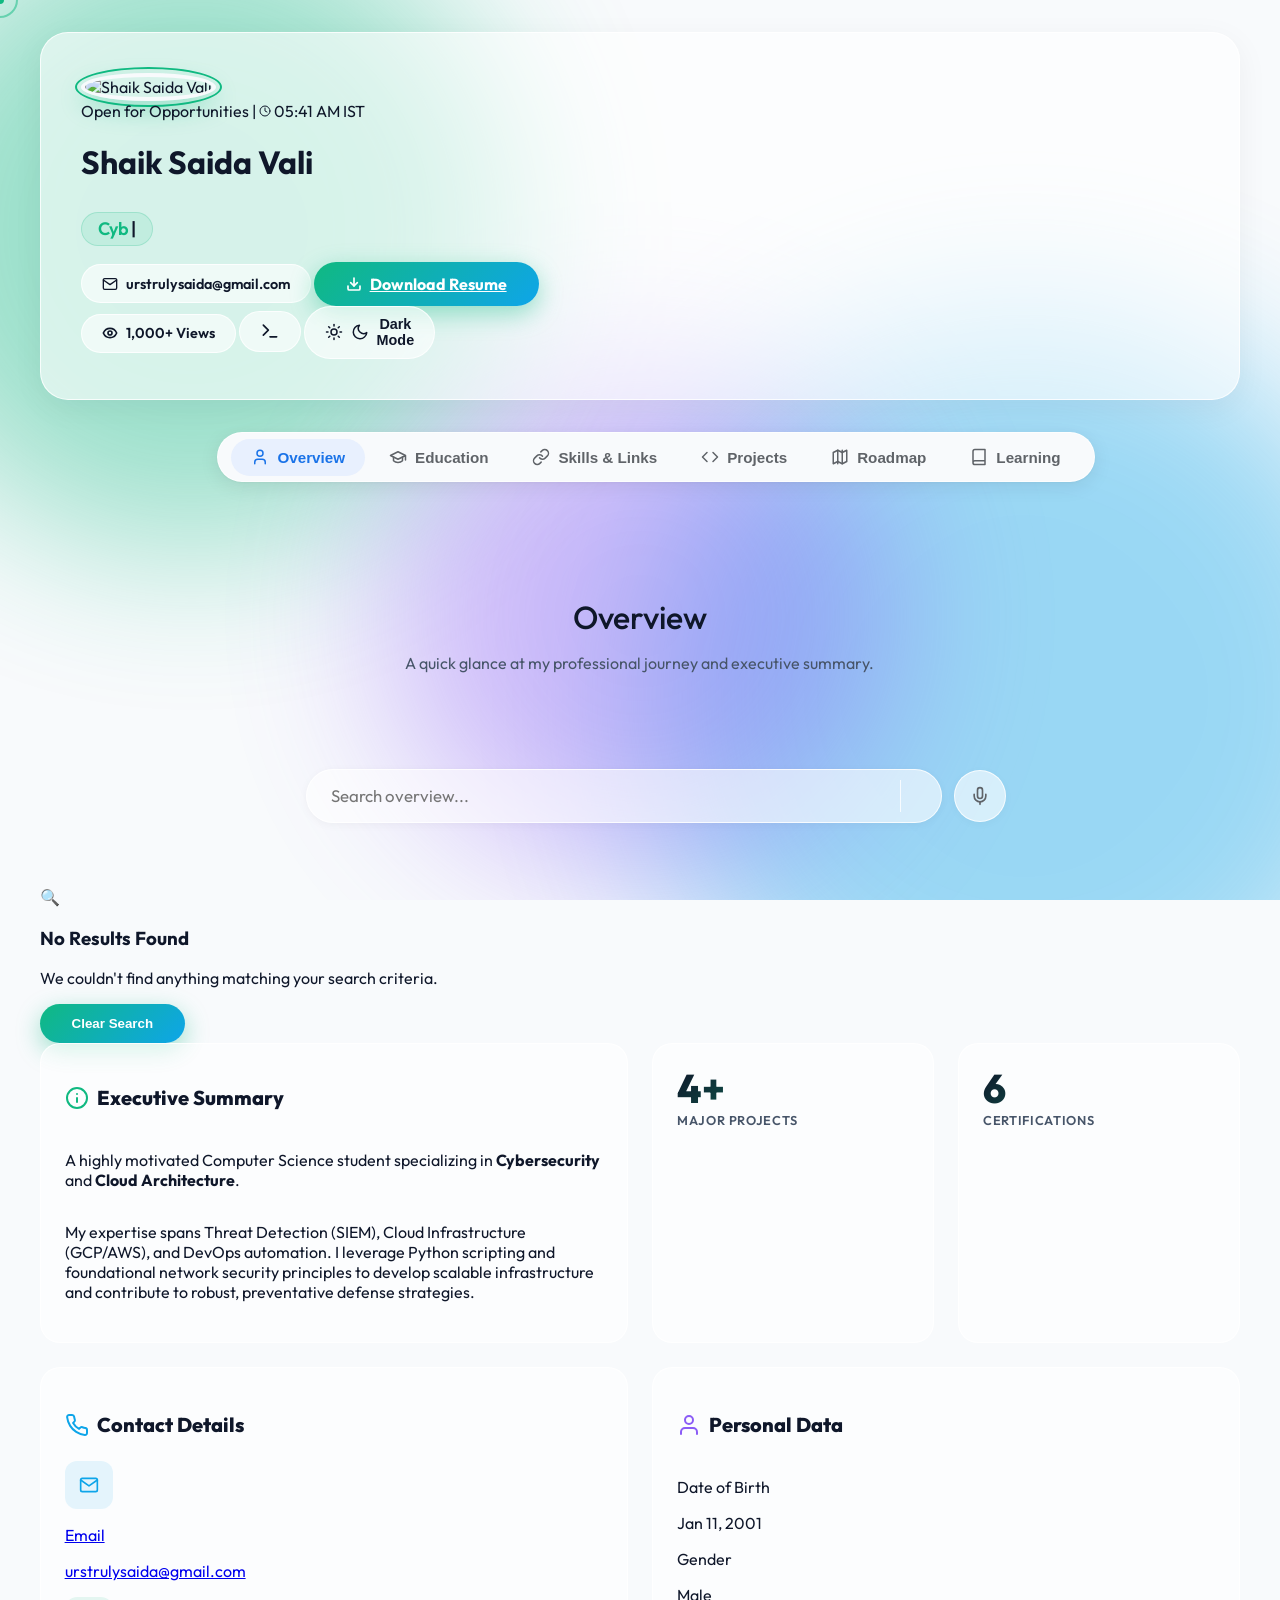
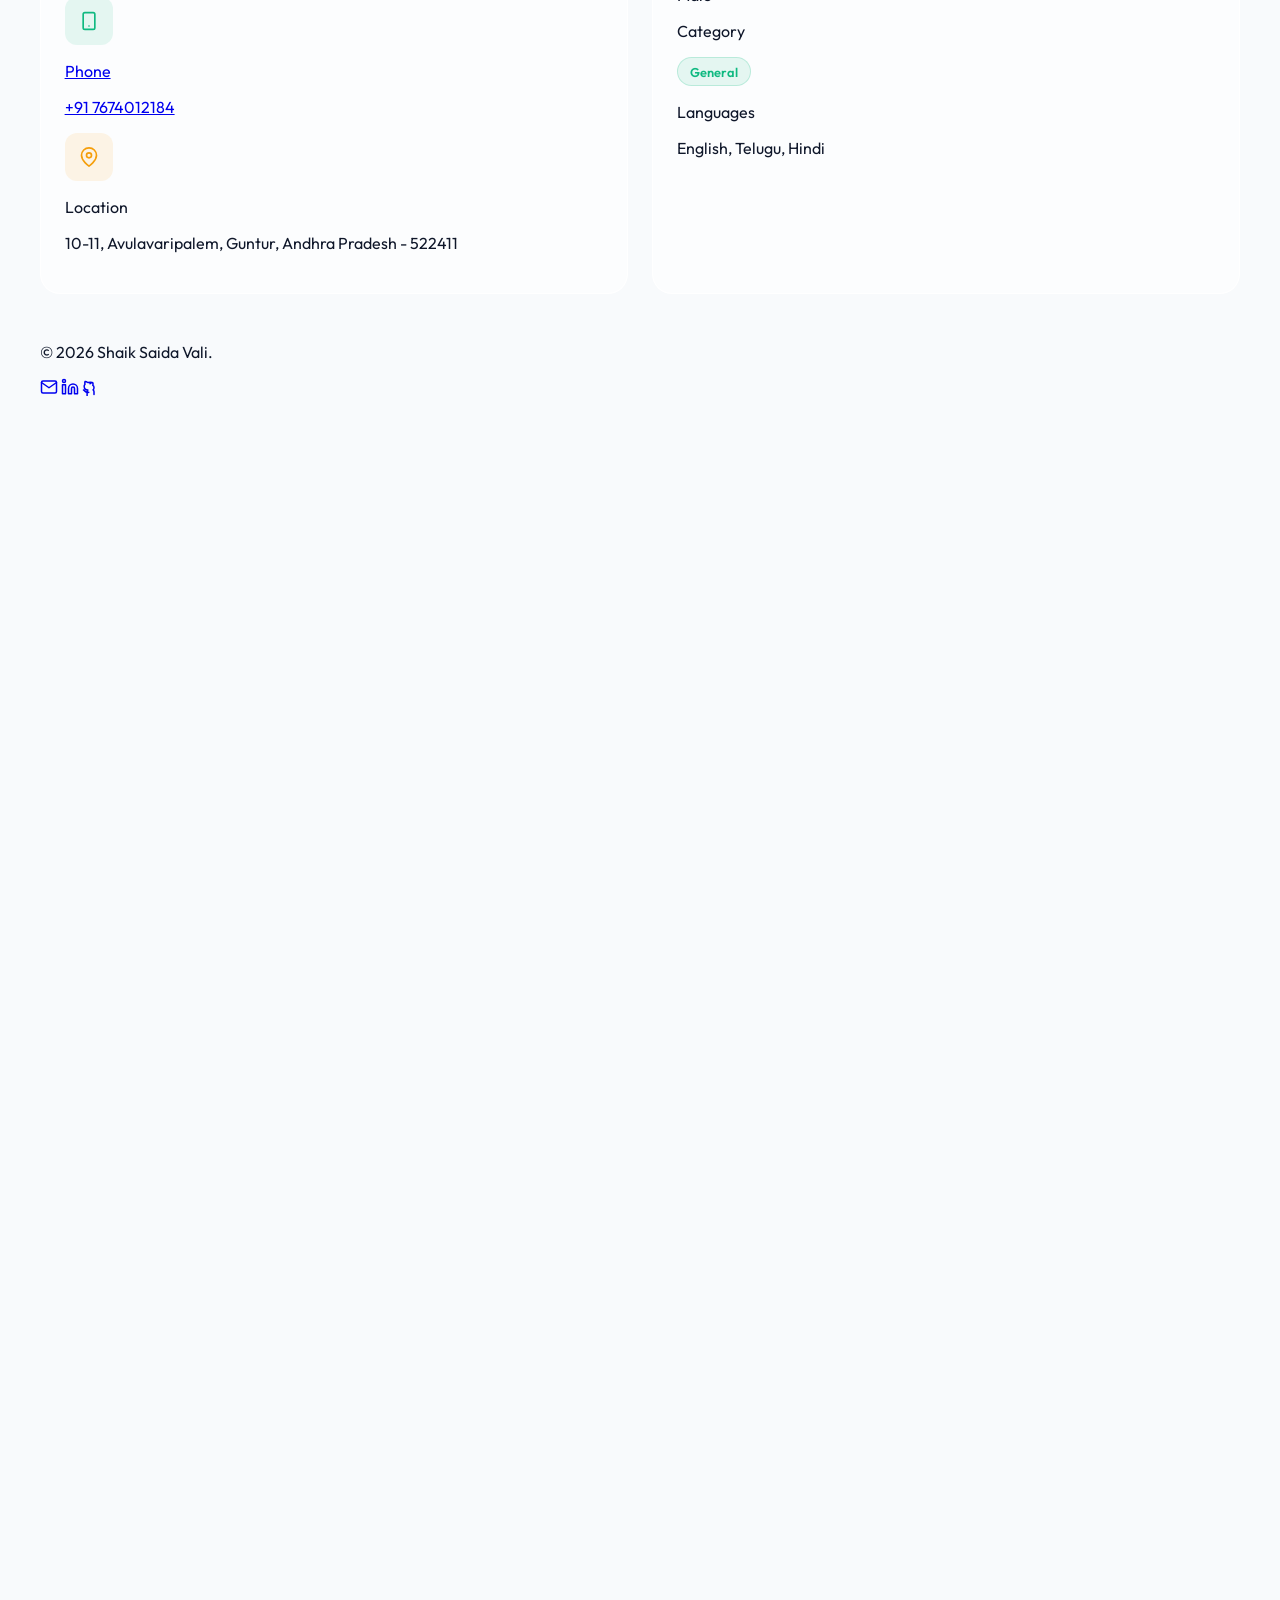
==== commit 045e104d: "Update the word 'Hello' to 'Goodbye'" ====
--- a/index.html
+++ b/index.html
@@ -167,6 +167,10 @@
         50% { opacity: 0; }
       }
 
+      @keyframes shimmer { 
+        100% { transform: translateX(100%); } 
+      }
+
       /* --- PRELOADER --- */
       #preloader {
         position: fixed;
@@ -365,7 +369,7 @@
       .btn-primary {
         background: linear-gradient(135deg, var(--color-accent), var(--color-secondary)); color: white; border: none;
         padding: 0.75rem 2rem; border-radius: var(--radius-full); font-weight: 700; display: inline-flex; align-items: center;
-        gap: 0.5rem; box-shadow: 0 8px 25px rgba(16, 185, 129, 0.4); transition: all 0.4s var(--ease-spring); cursor: pointer;
+        gap: 0.5rem; box-shadow: 0 8px 25px rgba(16, 185, 129, 0.4); transition: all 0.4s var(--ease-spring);
       }
       .btn-primary:hover { transform: translateY(-3px) scale(1.02); box-shadow: 0 12px 30px rgba(14, 165, 233, 0.5); }
 
@@ -376,7 +380,7 @@
         z-index: 50;
       }
 
-      /* --- NEW: GOOGLE STYLE NAV BAR --- */
+      /* --- GOOGLE STYLE NAV BAR --- */
       .google-nav-wrapper {
           position: -webkit-sticky;
           position: sticky;
@@ -578,15 +582,6 @@
       .stat-val { font-size: 2.5rem; font-weight: 800; line-height: 1; margin-bottom: 0.25rem; background: linear-gradient(135deg, var(--color-text-primary), var(--color-accent)); -webkit-background-clip: text; -webkit-text-fill-color: transparent; }
       .stat-label { font-size: 0.8rem; text-transform: uppercase; letter-spacing: 0.05em; color: var(--color-text-secondary); font-weight: 600; }
 
-      .timeline { border-left: 2px solid var(--color-timeline-line); margin-left: 1rem; padding-left: 2rem; display: flex; flex-direction: column; gap: 2rem; }
-      .timeline-item { position: relative; }
-      .timeline-item::before {
-          content: ''; position: absolute; left: -2.4rem; top: 0.25rem; width: 1rem; height: 1rem;
-          background: var(--color-bg); border: 3px solid var(--color-accent); border-radius: 50%; transition: all 0.3s var(--ease-spring); z-index: 2;
-      }
-      .timeline-item:hover::before { transform: scale(1.5); background: var(--color-accent); box-shadow: 0 0 15px var(--color-accent); }
-      .timeline-date { font-size: 0.8rem; font-weight: 700; color: var(--color-accent); margin-bottom: 0.5rem; display: block; letter-spacing: 0.05em;}
-
       .skill-row { margin-bottom: 1.25rem; }
       .skill-info { display: flex; justify-content: space-between; font-size: 0.9rem; font-weight: 600; margin-bottom: 0.5rem; }
       .skill-track { height: 8px; background: var(--color-border); border-radius: var(--radius-full); overflow: hidden; }
@@ -648,7 +643,7 @@
       .fab.visible { opacity: 1; transform: translateY(0) scale(1); }
       .fab:hover { transform: translateY(-5px) scale(1.1); background: var(--color-accent); color: white;}
 
-      /* Scroll Progress Bar */
+      /* NEW: Scroll Progress Bar */
       #scroll-progress {
         position: fixed;
         top: 0;
@@ -674,7 +669,7 @@
   </head>
   <body>
 
-    <!-- Scroll Progress Indicator -->
+    <!-- NEW: Scroll Progress Indicator -->
     <div id="scroll-progress"></div>
 
     <!-- PRELOADER -->
@@ -834,15 +829,15 @@
                     <svg xmlns="http://www.w3.org/2000/svg" width="16" height="16" viewBox="0 0 24 24" fill="none" stroke="currentColor" stroke-width="2" stroke-linecap="round" stroke-linejoin="round"><path d="M4 4h16c1.1 0 2 .9 2 2v12c0 1.1-.9 2-2 2H4c-1.1 0-2-.9-2-2V6c0-1.1.9-2 2-2z"></path><polyline points="22,6 12,13 2,6"></polyline></svg>
                     <span id="email-text">urstrulysaida@gmail.com</span>
                 </div>
-                <a href="https://docs.google.com/document/d/1UBfhBcEI_hzWj1KOlvlD4vjbkhmVV1ZNFayQrkroXZA/export?format=pdf" target="_blank" class="btn-primary">
-                    <svg xmlns="http://www.w3.org/2000/svg" width="18" height="18" viewBox="0 0 24 24" fill="none" stroke="currentColor" stroke-width="2.5" stroke-linecap="round" stroke-linejoin="round"><path d="M21 15v4a2 2 0 0 1-2 2H5a2 2 0 0 1-2-2v-4"/><polyline points="7 10 12 15 17 10"/><line x1="12" x2="12" y1="15" y2="3"/></svg>
-                    Resume
+                <a href="https://docs.google.com/document/d/1UBfhBcEI_hzWj1KOlvlD4vjbkhmVV1ZNFayQrkroXZA/export?format=pdf" target="_blank" class="btn-primary !px-5 !py-2 !text-sm cursor-pointer whitespace-nowrap">
+                    <svg xmlns="http://www.w3.org/2000/svg" width="16" height="16" viewBox="0 0 24 24" fill="none" stroke="currentColor" stroke-width="2.5" stroke-linecap="round" stroke-linejoin="round"><path d="M21 15v4a2 2 0 0 1-2 2H5a2 2 0 0 1-2-2v-4"/><polyline points="7 10 12 15 17 10"/><line x1="12" x2="12" y1="15" y2="3"/></svg>
+                    Download Resume
                 </a>
             </div>
           </div>
           
           <div class="absolute top-6 right-6 flex items-center gap-2 sm:gap-3">
-            <!-- Native Portfolio Views Counter -->
+            <!-- Redesigned Native Portfolio Views Counter -->
             <div class="hidden sm:flex action-pill !px-3 !py-2 !rounded-full cursor-default group" title="Total Portfolio Views">
                 <svg xmlns="http://www.w3.org/2000/svg" width="16" height="16" viewBox="0 0 24 24" fill="none" stroke="currentColor" stroke-width="2.5" stroke-linecap="round" stroke-linejoin="round" class="text-[var(--color-accent)]"><path d="M2 12s3-7 10-7 10 7 10 7-3 7-10 7-10-7-10-7Z"></path><circle cx="12" cy="12" r="3"></circle></svg>
                 <span id="view-count" class="text-xs sm:text-sm font-bold ml-1.5">... Views</span>
@@ -876,8 +871,10 @@
           </div>
       </div>
 
-      <!-- COMMAND CENTER -->
+      <!-- REDESIGNED COMMAND CENTER -->
       <div class="command-center pt-8 !pb-0">
+
+        <!-- Dynamic Title Area -->
         <div class="dynamic-header !mb-4">
             <h2 id="dynamic-title" class="dynamic-title">Overview</h2>
             <p id="dynamic-subtitle" class="dynamic-subtitle">A quick glance at my professional journey and executive summary.</p>
@@ -886,6 +883,7 @@
         
       <!-- SMART FLOATING SEARCH BAR -->
       <div class="sticky-search-wrapper" id="floating-search">
+        <!-- Google Style Search Bar -->
         <div class="search-container">
             <div class="search-wrapper">
                 <div class="search-input-group">
@@ -970,232 +968,250 @@
 
         <!-- ================= EDUCATION TAB ================= -->
         <section id="education" class="tab-pane bento-grid" role="tabpanel">
-            <div class="bento-card col-span-full">
+            
+            <!-- Redesigned Academic Journey Section -->
+            <div class="bento-card col-span-full pb-8">
                 <h2 class="section-title mb-8"><svg xmlns="http://www.w3.org/2000/svg" width="24" height="24" viewBox="0 0 24 24" fill="none" stroke="var(--color-accent)" stroke-width="2" stroke-linecap="round" stroke-linejoin="round"><path d="M22 10v6M2 10l10-5 10 5-10 5z"/><path d="M6 12v5c3 3 9 3 12 0v-5"/></svg> Academic Journey</h2>
                 
-                <div class="timeline">
-                    <div class="timeline-item cursor-default">
-                        <span class="timeline-date">2022 - 2026 (Pursuing)</span>
-                        <div class="p-6 rounded-2xl bg-gradient-to-br from-[var(--glass-bg)] to-transparent border border-[var(--color-border)] hover:border-[var(--color-accent)] transition-all">
-                            <div class="flex justify-between items-start mb-4">
-                                <div>
-                                    <h4 class="text-2xl font-extrabold mb-1">Bachelor of Technology</h4>
-                                    <p class="text-[var(--color-text-secondary)] font-semibold flex items-center gap-2"><svg xmlns="http://www.w3.org/2000/svg" width="16" height="16" viewBox="0 0 24 24" fill="none" stroke="currentColor" stroke-width="2" stroke-linecap="round" stroke-linejoin="round"><path d="M12 22s8-4 8-10V5l-8-3-8 3v7c0 6 8 10 8 10z"/></svg> Cyber Security</p>
-                                </div>
-                                <span class="badge bg-green-500 text-white border-none shadow-lg">Current</span>
+                <div class="grid grid-cols-1 md:grid-cols-2 gap-6 relative">
+                    <!-- B.Tech (Full width on top) -->
+                    <div class="col-span-full group">
+                       <div class="p-6 md:p-8 rounded-3xl border border-[var(--color-border)] bg-[var(--glass-bg)] relative overflow-hidden flex flex-col md:flex-row gap-6 md:gap-8 items-center hover:border-[var(--color-accent)] hover:shadow-lg transition-all duration-300">
+                           <div class="absolute -right-10 -top-10 w-40 h-40 bg-[var(--color-accent)] rounded-full blur-[80px] opacity-20 group-hover:opacity-40 transition-opacity"></div>
+                           
+                           <!-- Icon/Logo -->
+                           <div class="w-20 h-20 rounded-2xl bg-[var(--color-bg)] border border-[var(--color-border)] flex items-center justify-center shadow-md shrink-0 text-3xl z-10 group-hover:scale-110 transition-transform">
+                               🎓
+                           </div>
+                           
+                           <!-- Info -->
+                           <div class="flex-1 w-full text-center md:text-left z-10">
+                               <div class="flex flex-col md:flex-row justify-between items-center mb-2 gap-3">
+                                   <h4 class="text-2xl md:text-3xl font-extrabold text-[var(--color-text-primary)]">Bachelor of Technology</h4>
+                                   <span class="px-3 py-1 bg-green-500/10 text-green-600 border border-green-500/20 rounded-full text-[10px] font-extrabold tracking-widest uppercase flex items-center gap-2 shadow-sm"><span class="w-2 h-2 rounded-full bg-green-500 animate-pulse"></span> Pursuing</span>
+                               </div>
+                               <p class="text-[var(--color-accent)] font-bold text-lg mb-2">Cyber Security</p>
+                               <p class="text-sm text-[var(--color-text-secondary)] font-medium mb-6">Kakinada Institute of Engineering & Technology (KIET) • 2022 - 2026</p>
+                               
+                               <!-- Progress -->
+                               <div class="w-full max-w-2xl mx-auto md:mx-0">
+                                   <div class="flex justify-between text-[11px] font-bold text-[var(--color-text-secondary)] mb-2 uppercase tracking-wider">
+                                       <span>Degree Progress</span>
+                                       <span class="text-[var(--color-text-primary)]">~65%</span>
+                                   </div>
+                                   <div class="h-2.5 w-full bg-[var(--color-border)] rounded-full overflow-hidden shadow-inner">
+                                       <div class="h-full bg-gradient-to-r from-[var(--color-accent)] to-[var(--color-secondary)] rounded-full w-[65%] shadow-[0_0_15px_var(--color-accent)] relative">
+                                           <div class="absolute top-0 right-0 bottom-0 left-0 bg-[linear-gradient(90deg,transparent,rgba(255,255,255,0.4),transparent)] animate-[shimmer_2s_infinite] -translate-x-full"></div>
+                                       </div>
+                                   </div>
+                               </div>
+                           </div>
+                       </div>
+                    </div>
+              
+                    <!-- 12th Grade -->
+                    <div class="group p-6 rounded-3xl border border-[var(--color-border)] bg-[var(--glass-bg)] hover:border-[var(--color-secondary)] hover:-translate-y-1 hover:shadow-lg transition-all duration-300 relative overflow-hidden flex flex-col">
+                        <div class="absolute -right-10 -bottom-10 w-32 h-32 bg-[var(--color-secondary)] rounded-full blur-[60px] opacity-10 group-hover:opacity-30 transition-opacity"></div>
+                        <div class="flex justify-between items-start mb-4 z-10">
+                            <div class="w-12 h-12 rounded-xl bg-[var(--color-secondary)]/10 text-[var(--color-secondary)] flex items-center justify-center text-xl border border-transparent group-hover:border-[var(--color-secondary)]/20 transition-all">
+                                🏫
                             </div>
-                            <p class="text-sm font-medium mb-4">Kakinada Institute of Engineering & Technology (KIET)</p>
-                            <div class="w-full max-w-md bg-[var(--color-border)] rounded-full h-2 mb-1 overflow-hidden">
-                                <div class="bg-[var(--color-accent)] h-2 rounded-full" style="width: 65%"></div>
+                            <span class="text-xs font-bold text-[var(--color-text-secondary)] uppercase tracking-widest bg-[var(--color-border)] px-3 py-1 rounded-md">2022</span>
+                        </div>
+                        <h4 class="text-xl font-bold mb-1 z-10 text-[var(--color-text-primary)] group-hover:text-[var(--color-secondary)] transition-colors">Intermediate (12th)</h4>
+                        <p class="text-sm text-[var(--color-text-secondary)] font-medium mb-8 z-10">Board of Intermediate Education</p>
+                        
+                        <div class="mt-auto flex items-end justify-between z-10 border-t border-[var(--color-border)] pt-4">
+                            <div>
+                                <p class="text-3xl font-black text-[var(--color-secondary)] leading-none mb-1">6.0</p>
+                                <p class="text-[10px] uppercase font-bold text-[var(--color-text-secondary)] tracking-widest">CGPA</p>
                             </div>
-                            <p class="text-xs text-[var(--color-text-secondary)] font-bold">Degree Progress: ~65%</p>
-                        </div>
-                    </div>
-                    
-                    <div class="timeline-item">
-                        <span class="timeline-date">Completed 2022</span>
-                        <div class="p-6 rounded-2xl border border-[var(--color-border)] hover:border-[var(--color-secondary)] transition-all bg-[var(--glass-bg)] flex justify-between items-center flex-wrap gap-4">
+                            <a href="https://drive.google.com/file/d/15LNA5es18GqDRMX1Fg7wYfzcYBWXo5Vk/view?usp=sharing" target="_blank" rel="noopener noreferrer" class="w-10 h-10 rounded-full bg-[var(--color-bg)] border border-[var(--color-border)] flex items-center justify-center text-[var(--color-text-primary)] hover:bg-[var(--color-secondary)] hover:text-white hover:border-transparent transition-all shadow-sm" title="View Certificate">
+                                <svg xmlns="http://www.w3.org/2000/svg" width="16" height="16" viewBox="0 0 24 24" fill="none" stroke="currentColor" stroke-width="2" stroke-linecap="round" stroke-linejoin="round"><path d="M14 2H6a2 2 0 0 0-2 2v16a2 2 0 0 0 2 2h12a2 2 0 0 0 2-2V8z"/><polyline points="14 2 14 8 20 8"/><line x1="16" x2="8" y1="13" y2="13"/><line x1="16" x2="8" y1="17" y2="17"/><polyline points="10 9 9 9 8 9"/></svg>
+                            </a>
+                        </div>
+                    </div>
+              
+                    <!-- 10th Grade -->
+                    <div class="group p-6 rounded-3xl border border-[var(--color-border)] bg-[var(--glass-bg)] hover:border-[var(--color-purple)] hover:-translate-y-1 hover:shadow-lg transition-all duration-300 relative overflow-hidden flex flex-col">
+                        <div class="absolute -right-10 -bottom-10 w-32 h-32 bg-[var(--color-purple)] rounded-full blur-[60px] opacity-10 group-hover:opacity-30 transition-opacity"></div>
+                        <div class="flex justify-between items-start mb-4 z-10">
+                            <div class="w-12 h-12 rounded-xl bg-[var(--color-purple)]/10 text-[var(--color-purple)] flex items-center justify-center text-xl border border-transparent group-hover:border-[var(--color-purple)]/20 transition-all">
+                                🎒
+                            </div>
+                            <span class="text-xs font-bold text-[var(--color-text-secondary)] uppercase tracking-widest bg-[var(--color-border)] px-3 py-1 rounded-md">2020</span>
+                        </div>
+                        <h4 class="text-xl font-bold mb-1 z-10 text-[var(--color-text-primary)] group-hover:text-[var(--color-purple)] transition-colors">Secondary School (10th)</h4>
+                        <p class="text-sm text-[var(--color-text-secondary)] font-medium mb-8 z-10">ZPHS SCHOOL</p>
+                        
+                        <div class="mt-auto flex items-end justify-between z-10 border-t border-[var(--color-border)] pt-4">
                             <div>
-                                <h4 class="text-xl font-bold mb-1">Intermediate (12th)</h4>
-                                <p class="text-sm text-[var(--color-text-secondary)] font-medium">Board of Intermediate Education</p>
+                                <p class="text-3xl font-black text-[var(--color-purple)] leading-none mb-1">7.0</p>
+                                <p class="text-[10px] uppercase font-bold text-[var(--color-text-secondary)] tracking-widest">CGPA</p>
                             </div>
-                            <div class="flex items-center gap-4">
-                                <div class="text-center cursor-default"><p class="text-2xl font-black text-[var(--color-secondary)]">6.0</p><p class="text-[10px] uppercase font-bold text-[var(--color-text-secondary)]">CGPA</p></div>
-                                <a href="https://drive.google.com/file/d/15LNA5es18GqDRMX1Fg7wYfzcYBWXo5Vk/view?usp=sharing" target="_blank" rel="noopener noreferrer" class="action-pill !px-3 !py-2 cursor-pointer"><svg xmlns="http://www.w3.org/2000/svg" width="16" height="16" viewBox="0 0 24 24" fill="none" stroke="currentColor" stroke-width="2" stroke-linecap="round" stroke-linejoin="round"><path d="M14 2H6a2 2 0 0 0-2 2v16a2 2 0 0 0 2 2h12a2 2 0 0 0 2-2V8z"/><polyline points="14 2 14 8 20 8"/><line x1="16" x2="8" y1="13" y2="13"/><line x1="16" x2="8" y1="17" y2="17"/><polyline points="10 9 9 9 8 9"/></svg></a>
-                            </div>
-                        </div>
-                    </div>
-
-                    <div class="timeline-item">
-                        <span class="timeline-date">Completed 2020</span>
-                        <div class="p-6 rounded-2xl border border-[var(--color-border)] hover:border-[var(--color-purple)] transition-all bg-[var(--glass-bg)] flex justify-between items-center flex-wrap gap-4">
-                            <div>
-                                <h4 class="text-xl font-bold mb-1">Secondary School (10th)</h4>
-                                <p class="text-sm text-[var(--color-text-secondary)] font-medium">ZPHS SCHOOL</p>
-                            </div>
-                            <div class="flex items-center gap-4">
-                                <div class="text-center cursor-default"><p class="text-2xl font-black text-[var(--color-purple)]">7.0</p><p class="text-[10px] uppercase font-bold text-[var(--color-text-secondary)]">CGPA</p></div>
-                                <a href="https://drive.google.com/file/d/15OPbt8X_FkjVENA-_ByxJ-6acZrH4yVG/view?usp=sharing" target="_blank" rel="noopener noreferrer" class="action-pill !px-3 !py-2 cursor-pointer"><svg xmlns="http://www.w3.org/2000/svg" width="16" height="16" viewBox="0 0 24 24" fill="none" stroke="currentColor" stroke-width="2" stroke-linecap="round" stroke-linejoin="round"><path d="M14 2H6a2 2 0 0 0-2 2v16a2 2 0 0 0 2 2h12a2 2 0 0 0 2-2V8z"/><polyline points="14 2 14 8 20 8"/><line x1="16" x2="8" y1="13" y2="13"/><line x1="16" x2="8" y1="17" y2="17"/><polyline points="10 9 9 9 8 9"/></svg></a>
-                            </div>
+                            <a href="https://drive.google.com/file/d/15OPbt8X_FkjVENA-_ByxJ-6acZrH4yVG/view?usp=sharing" target="_blank" rel="noopener noreferrer" class="w-10 h-10 rounded-full bg-[var(--color-bg)] border border-[var(--color-border)] flex items-center justify-center text-[var(--color-text-primary)] hover:bg-[var(--color-purple)] hover:text-white hover:border-transparent transition-all shadow-sm" title="View Certificate">
+                                <svg xmlns="http://www.w3.org/2000/svg" width="16" height="16" viewBox="0 0 24 24" fill="none" stroke="currentColor" stroke-width="2" stroke-linecap="round" stroke-linejoin="round"><path d="M14 2H6a2 2 0 0 0-2 2v16a2 2 0 0 0 2 2h12a2 2 0 0 0 2-2V8z"/><polyline points="14 2 14 8 20 8"/><line x1="16" x2="8" y1="13" y2="13"/><line x1="16" x2="8" y1="17" y2="17"/><polyline points="10 9 9 9 8 9"/></svg>
+                            </a>
                         </div>
                     </div>
                 </div>
             </div>
 
-            <!-- REDESIGNED: Core Internships & Experience -->
+            <!-- Redesigned Core Internships & Experience -->
             <div class="bento-card col-span-full mt-4">
               <h2 class="section-title mb-8"><svg xmlns="http://www.w3.org/2000/svg" width="24" height="24" viewBox="0 0 24 24" fill="none" stroke="var(--color-danger)" stroke-width="2" stroke-linecap="round" stroke-linejoin="round"><path d="M12 22s8-4 8-10V5l-8-3-8 3v7c0 6 8 10 8 10z"/></svg> Core Internships & Experience</h2>
               
               <div class="space-y-6">
                   <!-- Item 1 -->
-                  <div class="relative flex flex-col md:flex-row gap-6 p-6 md:p-8 rounded-2xl bg-[var(--color-bg)] border border-[var(--color-border)] hover:border-blue-500 transition-all duration-300 group shadow-sm hover:shadow-[0_8px_30px_rgba(59,130,246,0.1)]">
-                      <div class="md:w-1/4 flex-shrink-0 md:border-r border-[var(--color-border)] md:pr-6">
-                          <div class="text-blue-500 font-bold text-sm tracking-wider uppercase mb-1">Feb 2024 - Apr 2024</div>
-                          <div class="text-[var(--color-text-secondary)] text-xs font-semibold flex items-center gap-1.5">
-                              <svg xmlns="http://www.w3.org/2000/svg" width="12" height="12" viewBox="0 0 24 24" fill="none" stroke="currentColor" stroke-width="2" stroke-linecap="round" stroke-linejoin="round"><circle cx="12" cy="12" r="10"/><polyline points="12 6 12 12 16 14"/></svg>
-                              10 Weeks
+                  <div class="group relative flex flex-col md:flex-row gap-6 p-6 md:p-8 rounded-3xl border border-[var(--color-border)] bg-[var(--glass-bg)] hover:bg-[var(--glass-hover-bg)] hover:border-blue-500 hover:shadow-[0_10px_30px_rgba(59,130,246,0.1)] transition-all duration-500 overflow-hidden">
+                      <div class="absolute top-0 right-0 w-64 h-64 bg-blue-500/10 rounded-full blur-3xl opacity-0 group-hover:opacity-100 transition-opacity duration-700 pointer-events-none -translate-y-1/2 translate-x-1/4"></div>
+                      <div class="md:w-1/4 shrink-0 border-b md:border-b-0 md:border-r border-[var(--color-border)] pb-4 md:pb-0 md:pr-6 flex flex-col justify-center text-center md:text-left z-10">
+                          <span class="text-sm font-extrabold text-blue-500 tracking-widest uppercase mb-1">10 Weeks</span>
+                          <span class="text-xs font-bold text-[var(--color-text-secondary)] bg-[var(--color-border)] px-3 py-1.5 rounded-md w-max mx-auto md:mx-0">Feb '24 - Apr '24</span>
+                      </div>
+                      <div class="flex-1 z-10">
+                          <h4 class="text-2xl font-extrabold mb-2 text-[var(--color-text-primary)] group-hover:text-blue-500 transition-colors">Cloud Computing Internship</h4>
+                          <div class="flex flex-wrap gap-2 mb-4">
+                              <span class="text-[10px] font-bold uppercase tracking-wider bg-blue-500/10 text-blue-600 px-2.5 py-1 rounded">GCP</span>
+                              <span class="text-[10px] font-bold uppercase tracking-wider bg-[var(--color-border)] text-[var(--color-text-secondary)] px-2.5 py-1 rounded">Infrastructure & Security</span>
                           </div>
-                      </div>
-                      <div class="md:w-3/4 flex flex-col">
-                          <h4 class="text-xl md:text-2xl font-extrabold mb-1 text-[var(--color-text-primary)] group-hover:text-blue-500 transition-colors">Cloud Computing Internship (GCP)</h4>
-                          <p class="text-xs font-bold uppercase text-[var(--color-text-secondary)] mb-4">Infrastructure & Security</p>
-                          <p class="text-sm text-[var(--color-text-secondary)] mb-6 leading-relaxed">
+                          <p class="text-sm text-[var(--color-text-secondary)] leading-relaxed mb-6 group-hover:text-[var(--color-text-primary)] transition-colors">
                               Focused on GCP Services (Compute, Storage, VPC) and IaC principles. Deployed secure cloud architectures and managed Cloud Security Posture (CSPM).
                           </p>
-                          <div class="flex flex-wrap items-center justify-between gap-4 mt-auto border-t border-[var(--color-border)] pt-4">
-                              <div class="flex gap-2">
-                                  <span class="px-2.5 py-1 rounded-md bg-[var(--glass-bg)] border border-[var(--color-border)] text-xs font-semibold text-[var(--color-text-primary)]">GCP</span>
-                                  <span class="px-2.5 py-1 rounded-md bg-[var(--glass-bg)] border border-[var(--color-border)] text-xs font-semibold text-[var(--color-text-primary)]">IaC</span>
-                                  <span class="px-2.5 py-1 rounded-md bg-[var(--glass-bg)] border border-[var(--color-border)] text-xs font-semibold text-[var(--color-text-primary)]">CSPM</span>
-                              </div>
-                              <a href="https://drive.google.com/file/d/1xbeF-RusGvEKylOF6wELgnYVunS5x8RO/view?usp=drive_link" target="_blank" class="action-pill !text-xs !px-4 !py-2 !bg-blue-500/10 !text-blue-600 !border-blue-500/20 hover:!bg-blue-500 hover:!text-white hover:!border-blue-500">
-                                  <svg xmlns="http://www.w3.org/2000/svg" width="14" height="14" viewBox="0 0 24 24" fill="none" stroke="currentColor" stroke-width="2" stroke-linecap="round" stroke-linejoin="round" class="mr-1"><path d="M14 2H6a2 2 0 0 0-2 2v16a2 2 0 0 0 2 2h12a2 2 0 0 0 2-2V8z"/><polyline points="14 2 14 8 20 8"/><line x1="16" x2="8" y1="13" y2="13"/><line x1="16" x2="8" y1="17" y2="17"/><polyline points="10 9 9 9 8 9"/></svg> View Certificate
-                              </a>
-                          </div>
+                          <a href="https://drive.google.com/file/d/1xbeF-RusGvEKylOF6wELgnYVunS5x8RO/view?usp=drive_link" target="_blank" rel="noopener noreferrer" class="inline-flex items-center gap-2 px-5 py-2.5 rounded-full bg-[var(--color-bg)] border border-[var(--color-border)] text-xs font-bold text-[var(--color-text-primary)] group-hover:bg-blue-500 group-hover:text-white group-hover:border-transparent transition-all shadow-sm w-max mx-auto md:mx-0">
+                              <svg xmlns="http://www.w3.org/2000/svg" width="14" height="14" viewBox="0 0 24 24" fill="none" stroke="currentColor" stroke-width="2.5" stroke-linecap="round" stroke-linejoin="round"><path d="M14 2H6a2 2 0 0 0-2 2v16a2 2 0 0 0 2 2h12a2 2 0 0 0 2-2V8z"/><polyline points="14 2 14 8 20 8"/><line x1="16" x2="8" y1="13" y2="13"/><line x1="16" x2="8" y1="17" y2="17"/><polyline points="10 9 9 9 8 9"/></svg> View Certificate
+                          </a>
                       </div>
                   </div>
 
                   <!-- Item 2 -->
-                  <div class="relative flex flex-col md:flex-row gap-6 p-6 md:p-8 rounded-2xl bg-[var(--color-bg)] border border-[var(--color-border)] hover:border-pink-500 transition-all duration-300 group shadow-sm hover:shadow-[0_8px_30px_rgba(236,72,153,0.1)]">
-                      <div class="md:w-1/4 flex-shrink-0 md:border-r border-[var(--color-border)] md:pr-6">
-                          <div class="text-pink-500 font-bold text-sm tracking-wider uppercase mb-1">Aug 2023 - Nov 2023</div>
-                          <div class="text-[var(--color-text-secondary)] text-xs font-semibold flex items-center gap-1.5">
-                              <svg xmlns="http://www.w3.org/2000/svg" width="12" height="12" viewBox="0 0 24 24" fill="none" stroke="currentColor" stroke-width="2" stroke-linecap="round" stroke-linejoin="round"><circle cx="12" cy="12" r="10"/><polyline points="12 6 12 12 16 14"/></svg>
-                              16 Weeks
+                  <div class="group relative flex flex-col md:flex-row gap-6 p-6 md:p-8 rounded-3xl border border-[var(--color-border)] bg-[var(--glass-bg)] hover:bg-[var(--glass-hover-bg)] hover:border-pink-500 hover:shadow-[0_10px_30px_rgba(236,72,153,0.1)] transition-all duration-500 overflow-hidden">
+                      <div class="absolute top-0 right-0 w-64 h-64 bg-pink-500/10 rounded-full blur-3xl opacity-0 group-hover:opacity-100 transition-opacity duration-700 pointer-events-none -translate-y-1/2 translate-x-1/4"></div>
+                      <div class="md:w-1/4 shrink-0 border-b md:border-b-0 md:border-r border-[var(--color-border)] pb-4 md:pb-0 md:pr-6 flex flex-col justify-center text-center md:text-left z-10">
+                          <span class="text-sm font-extrabold text-pink-500 tracking-widest uppercase mb-1">16 Weeks</span>
+                          <span class="text-xs font-bold text-[var(--color-text-secondary)] bg-[var(--color-border)] px-3 py-1.5 rounded-md w-max mx-auto md:mx-0">Aug '23 - Nov '23</span>
+                      </div>
+                      <div class="flex-1 z-10">
+                          <h4 class="text-2xl font-extrabold mb-2 text-[var(--color-text-primary)] group-hover:text-pink-500 transition-colors">IoT Internship</h4>
+                          <div class="flex flex-wrap gap-2 mb-4">
+                              <span class="text-[10px] font-bold uppercase tracking-wider bg-pink-500/10 text-pink-600 px-2.5 py-1 rounded">Embedded Systems</span>
+                              <span class="text-[10px] font-bold uppercase tracking-wider bg-[var(--color-border)] text-[var(--color-text-secondary)] px-2.5 py-1 rounded">Data</span>
                           </div>
-                      </div>
-                      <div class="md:w-3/4 flex flex-col">
-                          <h4 class="text-xl md:text-2xl font-extrabold mb-1 text-[var(--color-text-primary)] group-hover:text-pink-500 transition-colors">IoT Internship</h4>
-                          <p class="text-xs font-bold uppercase text-[var(--color-text-secondary)] mb-4">Embedded Systems & Data</p>
-                          <p class="text-sm text-[var(--color-text-secondary)] mb-6 leading-relaxed">
+                          <p class="text-sm text-[var(--color-text-secondary)] leading-relaxed mb-6 group-hover:text-[var(--color-text-primary)] transition-colors">
                               Engineered full-stack IoT solutions using Arduino/ESP32 and MQTT protocols. Built telemetry pipelines for real-time sensor data monitoring.
                           </p>
-                          <div class="flex flex-wrap items-center justify-between gap-4 mt-auto border-t border-[var(--color-border)] pt-4">
-                              <div class="flex gap-2">
-                                  <span class="px-2.5 py-1 rounded-md bg-[var(--glass-bg)] border border-[var(--color-border)] text-xs font-semibold text-[var(--color-text-primary)]">ESP32</span>
-                                  <span class="px-2.5 py-1 rounded-md bg-[var(--glass-bg)] border border-[var(--color-border)] text-xs font-semibold text-[var(--color-text-primary)]">MQTT</span>
-                                  <span class="px-2.5 py-1 rounded-md bg-[var(--glass-bg)] border border-[var(--color-border)] text-xs font-semibold text-[var(--color-text-primary)]">Telemetry</span>
-                              </div>
-                              <a href="https://drive.google.com/file/d/1d1Rgjnw9mvVhVQJCXOZSz5bQRpthl33-/view?usp=drive_link" target="_blank" class="action-pill !text-xs !px-4 !py-2 !bg-pink-500/10 !text-pink-600 !border-pink-500/20 hover:!bg-pink-500 hover:!text-white hover:!border-pink-500">
-                                  <svg xmlns="http://www.w3.org/2000/svg" width="14" height="14" viewBox="0 0 24 24" fill="none" stroke="currentColor" stroke-width="2" stroke-linecap="round" stroke-linejoin="round" class="mr-1"><path d="M14 2H6a2 2 0 0 0-2 2v16a2 2 0 0 0 2 2h12a2 2 0 0 0 2-2V8z"/><polyline points="14 2 14 8 20 8"/><line x1="16" x2="8" y1="13" y2="13"/><line x1="16" x2="8" y1="17" y2="17"/><polyline points="10 9 9 9 8 9"/></svg> View Certificate
-                              </a>
-                          </div>
+                          <a href="https://drive.google.com/file/d/1d1Rgjnw9mvVhVQJCXOZSz5bQRpthl33-/view?usp=drive_link" target="_blank" rel="noopener noreferrer" class="inline-flex items-center gap-2 px-5 py-2.5 rounded-full bg-[var(--color-bg)] border border-[var(--color-border)] text-xs font-bold text-[var(--color-text-primary)] group-hover:bg-pink-500 group-hover:text-white group-hover:border-transparent transition-all shadow-sm w-max mx-auto md:mx-0">
+                              <svg xmlns="http://www.w3.org/2000/svg" width="14" height="14" viewBox="0 0 24 24" fill="none" stroke="currentColor" stroke-width="2.5" stroke-linecap="round" stroke-linejoin="round"><path d="M14 2H6a2 2 0 0 0-2 2v16a2 2 0 0 0 2 2h12a2 2 0 0 0 2-2V8z"/><polyline points="14 2 14 8 20 8"/><line x1="16" x2="8" y1="13" y2="13"/><line x1="16" x2="8" y1="17" y2="17"/><polyline points="10 9 9 9 8 9"/></svg> View Certificate
+                          </a>
                       </div>
                   </div>
 
-                  <!-- Item 3 -->
-                  <div class="relative flex flex-col md:flex-row gap-6 p-6 md:p-8 rounded-2xl bg-[var(--color-bg)] border border-[var(--color-border)] hover:border-indigo-500 transition-all duration-300 group shadow-sm hover:shadow-[0_8px_30px_rgba(99,102,241,0.1)]">
-                      <div class="md:w-1/4 flex-shrink-0 md:border-r border-[var(--color-border)] md:pr-6">
-                          <div class="text-indigo-500 font-bold text-sm tracking-wider uppercase mb-1">Jan 2023 - Mar 2023</div>
-                          <div class="text-[var(--color-text-secondary)] text-xs font-semibold flex items-center gap-1.5">
-                              <svg xmlns="http://www.w3.org/2000/svg" width="12" height="12" viewBox="0 0 24 24" fill="none" stroke="currentColor" stroke-width="2" stroke-linecap="round" stroke-linejoin="round"><circle cx="12" cy="12" r="10"/><polyline points="12 6 12 12 16 14"/></svg>
-                              10 Weeks
+                   <!-- Item 3 -->
+                   <div class="group relative flex flex-col md:flex-row gap-6 p-6 md:p-8 rounded-3xl border border-[var(--color-border)] bg-[var(--glass-bg)] hover:bg-[var(--glass-hover-bg)] hover:border-indigo-500 hover:shadow-[0_10px_30px_rgba(99,102,241,0.1)] transition-all duration-500 overflow-hidden">
+                      <div class="absolute top-0 right-0 w-64 h-64 bg-indigo-500/10 rounded-full blur-3xl opacity-0 group-hover:opacity-100 transition-opacity duration-700 pointer-events-none -translate-y-1/2 translate-x-1/4"></div>
+                      <div class="md:w-1/4 shrink-0 border-b md:border-b-0 md:border-r border-[var(--color-border)] pb-4 md:pb-0 md:pr-6 flex flex-col justify-center text-center md:text-left z-10">
+                          <span class="text-sm font-extrabold text-indigo-500 tracking-widest uppercase mb-1">10 Weeks</span>
+                          <span class="text-xs font-bold text-[var(--color-text-secondary)] bg-[var(--color-border)] px-3 py-1.5 rounded-md w-max mx-auto md:mx-0">Jan '23 - Mar '23</span>
+                      </div>
+                      <div class="flex-1 z-10">
+                          <h4 class="text-2xl font-extrabold mb-2 text-[var(--color-text-primary)] group-hover:text-indigo-500 transition-colors">Ethical Hacking Internship</h4>
+                          <div class="flex flex-wrap gap-2 mb-4">
+                              <span class="text-[10px] font-bold uppercase tracking-wider bg-indigo-500/10 text-indigo-600 px-2.5 py-1 rounded">Vulnerability Assessment</span>
+                              <span class="text-[10px] font-bold uppercase tracking-wider bg-[var(--color-border)] text-[var(--color-text-secondary)] px-2.5 py-1 rounded">PT</span>
                           </div>
-                      </div>
-                      <div class="md:w-3/4 flex flex-col">
-                          <h4 class="text-xl md:text-2xl font-extrabold mb-1 text-[var(--color-text-primary)] group-hover:text-indigo-500 transition-colors">Ethical Hacking Internship</h4>
-                          <p class="text-xs font-bold uppercase text-[var(--color-text-secondary)] mb-4">Vulnerability Assessment</p>
-                          <p class="text-sm text-[var(--color-text-secondary)] mb-6 leading-relaxed">
+                          <p class="text-sm text-[var(--color-text-secondary)] leading-relaxed mb-6 group-hover:text-[var(--color-text-primary)] transition-colors">
                               Conducted Vulnerability Assessments (VA) and Penetration Testing (PT). Focused on OWASP Top 10, network defense strategies, and countermeasure implementation.
                           </p>
-                          <div class="flex flex-wrap items-center justify-between gap-4 mt-auto border-t border-[var(--color-border)] pt-4">
-                              <div class="flex gap-2">
-                                  <span class="px-2.5 py-1 rounded-md bg-[var(--glass-bg)] border border-[var(--color-border)] text-xs font-semibold text-[var(--color-text-primary)]">VAPT</span>
-                                  <span class="px-2.5 py-1 rounded-md bg-[var(--glass-bg)] border border-[var(--color-border)] text-xs font-semibold text-[var(--color-text-primary)]">OWASP</span>
-                                  <span class="px-2.5 py-1 rounded-md bg-[var(--glass-bg)] border border-[var(--color-border)] text-xs font-semibold text-[var(--color-text-primary)]">Red Teaming</span>
-                              </div>
-                              <a href="https://drive.google.com/file/d/1LkavkbMS0g6BfP-QAjf9C9QE_IsrGSVv/view?usp=drive_link" target="_blank" class="action-pill !text-xs !px-4 !py-2 !bg-indigo-500/10 !text-indigo-600 !border-indigo-500/20 hover:!bg-indigo-500 hover:!text-white hover:!border-indigo-500">
-                                  <svg xmlns="http://www.w3.org/2000/svg" width="14" height="14" viewBox="0 0 24 24" fill="none" stroke="currentColor" stroke-width="2" stroke-linecap="round" stroke-linejoin="round" class="mr-1"><path d="M14 2H6a2 2 0 0 0-2 2v16a2 2 0 0 0 2 2h12a2 2 0 0 0 2-2V8z"/><polyline points="14 2 14 8 20 8"/><line x1="16" x2="8" y1="13" y2="13"/><line x1="16" x2="8" y1="17" y2="17"/><polyline points="10 9 9 9 8 9"/></svg> View Certificate
-                              </a>
-                          </div>
+                          <a href="https://drive.google.com/file/d/1LkavkbMS0g6BfP-QAjf9C9QE_IsrGSVv/view?usp=drive_link" target="_blank" rel="noopener noreferrer" class="inline-flex items-center gap-2 px-5 py-2.5 rounded-full bg-[var(--color-bg)] border border-[var(--color-border)] text-xs font-bold text-[var(--color-text-primary)] group-hover:bg-indigo-500 group-hover:text-white group-hover:border-transparent transition-all shadow-sm w-max mx-auto md:mx-0">
+                              <svg xmlns="http://www.w3.org/2000/svg" width="14" height="14" viewBox="0 0 24 24" fill="none" stroke="currentColor" stroke-width="2.5" stroke-linecap="round" stroke-linejoin="round"><path d="M14 2H6a2 2 0 0 0-2 2v16a2 2 0 0 0 2 2h12a2 2 0 0 0 2-2V8z"/><polyline points="14 2 14 8 20 8"/><line x1="16" x2="8" y1="13" y2="13"/><line x1="16" x2="8" y1="17" y2="17"/><polyline points="10 9 9 9 8 9"/></svg> View Certificate
+                          </a>
                       </div>
                   </div>
               </div>
           </div>
 
-          <!-- REDESIGNED: Virtual Experience & Programs -->
+          <!-- Redesigned Virtual Experience & Programs -->
           <div class="bento-card col-span-full mt-4">
               <h2 class="section-title mb-8"><svg xmlns="http://www.w3.org/2000/svg" width="24" height="24" viewBox="0 0 24 24" fill="none" stroke="var(--color-warning)" stroke-width="2" stroke-linecap="round" stroke-linejoin="round"><path d="M13 2L3 14h9l-1 8 10-12h-9l1-8z"/></svg> Virtual Experience & Programs</h2>
               
-              <div class="grid grid-cols-1 sm:grid-cols-2 lg:grid-cols-3 gap-6">
-                  
+              <div class="grid grid-cols-1 md:grid-cols-2 lg:grid-cols-3 gap-6">
                   <!-- Zscaler -->
-                  <a href="https://drive.google.com/file/d/1AmbBgEeqkv45qOzodPugsVUiaunObl2U/view?usp=drive_link" target="_blank" class="group relative flex flex-col p-6 rounded-2xl bg-[var(--color-bg)] border border-[var(--color-border)] hover:border-indigo-500 hover:shadow-[0_8px_30px_rgba(99,102,241,0.1)] transition-all duration-300 overflow-hidden hover:-translate-y-1">
-                      <div class="absolute top-0 right-0 w-32 h-32 bg-indigo-500/5 rounded-bl-full -mr-8 -mt-8 transition-transform group-hover:scale-110"></div>
-                      <div class="w-12 h-12 rounded-xl bg-indigo-500/10 text-indigo-500 flex items-center justify-center mb-5 relative z-10 border border-indigo-500/20">
+                  <a href="https://drive.google.com/file/d/1AmbBgEeqkv45qOzodPugsVUiaunObl2U/view?usp=drive_link" target="_blank" rel="noopener noreferrer" class="group relative p-6 md:p-8 rounded-3xl border border-[var(--color-border)] bg-[var(--glass-bg)] hover:bg-[var(--glass-hover-bg)] hover:border-indigo-500 overflow-hidden flex flex-col h-full hover:-translate-y-1 hover:shadow-xl hover:shadow-indigo-500/10 transition-all duration-300 cursor-pointer">
+                      <div class="absolute -right-10 -top-10 w-40 h-40 bg-indigo-500/10 rounded-full blur-[50px] group-hover:bg-indigo-500/20 transition-all duration-500 pointer-events-none"></div>
+                      <div class="w-14 h-14 rounded-2xl bg-[var(--color-bg)] border border-[var(--color-border)] flex items-center justify-center text-indigo-500 mb-6 group-hover:scale-110 group-hover:border-indigo-500/30 transition-all z-10 shadow-sm">
+                          <svg xmlns="http://www.w3.org/2000/svg" width="24" height="24" viewBox="0 0 24 24" fill="none" stroke="currentColor" stroke-width="2" stroke-linecap="round" stroke-linejoin="round"><path d="M22 12h-4l-3 9L9 3l-3 9H2"/></svg>
+                      </div>
+                      <h4 class="text-xl font-extrabold text-[var(--color-text-primary)] group-hover:text-indigo-500 transition-colors mb-3 z-10">Zscaler Cloud Networking</h4>
+                      <p class="text-sm text-[var(--color-text-secondary)] mb-8 flex-grow z-10">
+                          Mastered Zero Trust Architecture (ZTA) and SASE principles. Learned modern perimeter definition and access management.
+                      </p>
+                      <div class="mt-auto pt-4 border-t border-[var(--color-border)] flex items-center justify-between z-10">
+                          <span class="text-xs font-bold uppercase tracking-widest text-indigo-500">Virtual Exp</span>
+                          <span class="text-[var(--color-text-primary)] group-hover:text-indigo-500 group-hover:translate-x-1 transition-all"><svg xmlns="http://www.w3.org/2000/svg" width="18" height="18" viewBox="0 0 24 24" fill="none" stroke="currentColor" stroke-width="2.5" stroke-linecap="round" stroke-linejoin="round"><path d="M5 12h14"/><path d="m12 5 7 7-7 7"/></svg></span>
+                      </div>
+                  </a>
+
+                  <!-- Fortinet -->
+                  <a href="https://drive.google.com/file/d/1bGLpt7pwHiEaG9pvlNZnMlv7S35I3q5I/view?usp=drive_link" target="_blank" rel="noopener noreferrer" class="group relative p-6 md:p-8 rounded-3xl border border-[var(--color-border)] bg-[var(--glass-bg)] hover:bg-[var(--glass-hover-bg)] hover:border-red-500 overflow-hidden flex flex-col h-full hover:-translate-y-1 hover:shadow-xl hover:shadow-red-500/10 transition-all duration-300 cursor-pointer">
+                      <div class="absolute -right-10 -top-10 w-40 h-40 bg-red-500/10 rounded-full blur-[50px] group-hover:bg-red-500/20 transition-all duration-500 pointer-events-none"></div>
+                      <div class="w-14 h-14 rounded-2xl bg-[var(--color-bg)] border border-[var(--color-border)] flex items-center justify-center text-red-500 mb-6 group-hover:scale-110 group-hover:border-red-500/30 transition-all z-10 shadow-sm">
                           <svg xmlns="http://www.w3.org/2000/svg" width="24" height="24" viewBox="0 0 24 24" fill="none" stroke="currentColor" stroke-width="2" stroke-linecap="round" stroke-linejoin="round"><path d="M12 22s8-4 8-10V5l-8-3-8 3v7c0 6 8 10 8 10z"/></svg>
                       </div>
-                      <h4 class="text-lg font-bold text-[var(--color-text-primary)] group-hover:text-indigo-500 transition-colors mb-3 relative z-10">Zscaler Cloud Networking</h4>
-                      <p class="text-sm text-[var(--color-text-secondary)] mb-6 flex-grow relative z-10">
-                          Mastered Zero Trust Architecture (ZTA) and SASE principles. Learned modern perimeter definition and access management.
+                      <h4 class="text-xl font-extrabold text-[var(--color-text-primary)] group-hover:text-red-500 transition-colors mb-3 z-10">Fortinet Network Security (NSE)</h4>
+                      <p class="text-sm text-[var(--color-text-secondary)] mb-8 flex-grow z-10">
+                          Focused on Next-Gen Firewalls (NGFW), Security Fabric concepts, and Defense-in-Depth for enterprise networks.
                       </p>
-                      <div class="flex items-center gap-2 text-xs font-bold text-indigo-500 mt-auto relative z-10 pt-4 border-t border-[var(--color-border)]">
-                          <span class="group-hover:translate-x-1 transition-transform">Verify Credential</span>
-                          <svg xmlns="http://www.w3.org/2000/svg" width="14" height="14" viewBox="0 0 24 24" fill="none" stroke="currentColor" stroke-width="2.5" stroke-linecap="round" stroke-linejoin="round" class="group-hover:translate-x-1 transition-transform"><path d="M5 12h14"/><path d="m12 5 7 7-7 7"/></svg>
+                      <div class="mt-auto pt-4 border-t border-[var(--color-border)] flex items-center justify-between z-10">
+                          <span class="text-xs font-bold uppercase tracking-widest text-red-500">Virtual Exp</span>
+                          <span class="text-[var(--color-text-primary)] group-hover:text-red-500 group-hover:translate-x-1 transition-all"><svg xmlns="http://www.w3.org/2000/svg" width="18" height="18" viewBox="0 0 24 24" fill="none" stroke="currentColor" stroke-width="2.5" stroke-linecap="round" stroke-linejoin="round"><path d="M5 12h14"/><path d="m12 5 7 7-7 7"/></svg></span>
                       </div>
                   </a>
 
-                  <!-- Fortinet -->
-                  <a href="https://drive.google.com/file/d/1bGLpt7pwHiEaG9pvlNZnMlv7S35I3q5I/view?usp=drive_link" target="_blank" class="group relative flex flex-col p-6 rounded-2xl bg-[var(--color-bg)] border border-[var(--color-border)] hover:border-red-500 hover:shadow-[0_8px_30px_rgba(239,68,68,0.1)] transition-all duration-300 overflow-hidden hover:-translate-y-1">
-                      <div class="absolute top-0 right-0 w-32 h-32 bg-red-500/5 rounded-bl-full -mr-8 -mt-8 transition-transform group-hover:scale-110"></div>
-                      <div class="w-12 h-12 rounded-xl bg-red-500/10 text-red-500 flex items-center justify-center mb-5 relative z-10 border border-red-500/20">
-                          <svg xmlns="http://www.w3.org/2000/svg" width="24" height="24" viewBox="0 0 24 24" fill="none" stroke="currentColor" stroke-width="2" stroke-linecap="round" stroke-linejoin="round"><path d="M12 22s8-4 8-10V5l-8-3-8 3v7c0 6 8 10 8 10z"/></svg>
+                  <!-- Ethical Hacking Virtual -->
+                  <a href="https://drive.google.com/file/d/1gXGAQ-W92tTVBiNBNISdAlXM3tYSF6Z_/view?usp=sharing" target="_blank" rel="noopener noreferrer" class="group relative p-6 md:p-8 rounded-3xl border border-[var(--color-border)] bg-[var(--glass-bg)] hover:bg-[var(--glass-hover-bg)] hover:border-teal-500 overflow-hidden flex flex-col h-full hover:-translate-y-1 hover:shadow-xl hover:shadow-teal-500/10 transition-all duration-300 cursor-pointer">
+                      <div class="absolute -right-10 -top-10 w-40 h-40 bg-teal-500/10 rounded-full blur-[50px] group-hover:bg-teal-500/20 transition-all duration-500 pointer-events-none"></div>
+                      <div class="w-14 h-14 rounded-2xl bg-[var(--color-bg)] border border-[var(--color-border)] flex items-center justify-center text-teal-500 mb-6 group-hover:scale-110 group-hover:border-teal-500/30 transition-all z-10 shadow-sm">
+                          <svg xmlns="http://www.w3.org/2000/svg" width="24" height="24" viewBox="0 0 24 24" fill="none" stroke="currentColor" stroke-width="2" stroke-linecap="round" stroke-linejoin="round"><rect x="3" y="11" width="18" height="11" rx="2" ry="2"/><path d="M7 11V7a5 5 0 0 1 10 0v4"/></svg>
                       </div>
-                      <h4 class="text-lg font-bold text-[var(--color-text-primary)] group-hover:text-red-500 transition-colors mb-3 relative z-10">Fortinet Network Security (NSE)</h4>
-                      <p class="text-sm text-[var(--color-text-secondary)] mb-6 flex-grow relative z-10">
-                          Focused on Next-Gen Firewalls (NGFW), Security Fabric concepts, and Defense-in-Depth for enterprise networks.
+                      <h4 class="text-xl font-extrabold text-[var(--color-text-primary)] group-hover:text-teal-500 transition-colors mb-3 z-10">Ethical Hacking Experience</h4>
+                      <p class="text-sm text-[var(--color-text-secondary)] mb-8 flex-grow z-10">
+                          Hands-on virtual labs for network defense, threat analysis, and incident response scenarios.
                       </p>
-                      <div class="flex items-center gap-2 text-xs font-bold text-red-500 mt-auto relative z-10 pt-4 border-t border-[var(--color-border)]">
-                          <span class="group-hover:translate-x-1 transition-transform">Verify Credential</span>
-                          <svg xmlns="http://www.w3.org/2000/svg" width="14" height="14" viewBox="0 0 24 24" fill="none" stroke="currentColor" stroke-width="2.5" stroke-linecap="round" stroke-linejoin="round" class="group-hover:translate-x-1 transition-transform"><path d="M5 12h14"/><path d="m12 5 7 7-7 7"/></svg>
+                      <div class="mt-auto pt-4 border-t border-[var(--color-border)] flex items-center justify-between z-10">
+                          <span class="text-xs font-bold uppercase tracking-widest text-teal-500">Virtual Exp</span>
+                          <span class="text-[var(--color-text-primary)] group-hover:text-teal-500 group-hover:translate-x-1 transition-all"><svg xmlns="http://www.w3.org/2000/svg" width="18" height="18" viewBox="0 0 24 24" fill="none" stroke="currentColor" stroke-width="2.5" stroke-linecap="round" stroke-linejoin="round"><path d="M5 12h14"/><path d="m12 5 7 7-7 7"/></svg></span>
                       </div>
                   </a>
 
-                  <!-- Ethical Hacking Virtual -->
-                  <a href="https://drive.google.com/file/d/1gXGAQ-W92tTVBiNBNISdAlXM3tYSF6Z_/view?usp=sharing" target="_blank" class="group relative flex flex-col p-6 rounded-2xl bg-[var(--color-bg)] border border-[var(--color-border)] hover:border-teal-500 hover:shadow-[0_8px_30px_rgba(20,184,166,0.1)] transition-all duration-300 overflow-hidden hover:-translate-y-1">
-                      <div class="absolute top-0 right-0 w-32 h-32 bg-teal-500/5 rounded-bl-full -mr-8 -mt-8 transition-transform group-hover:scale-110"></div>
-                      <div class="w-12 h-12 rounded-xl bg-teal-500/10 text-teal-500 flex items-center justify-center mb-5 relative z-10 border border-teal-500/20">
-                          <svg xmlns="http://www.w3.org/2000/svg" width="24" height="24" viewBox="0 0 24 24" fill="none" stroke="currentColor" stroke-width="2" stroke-linecap="round" stroke-linejoin="round"><path d="M12 22s8-4 8-10V5l-8-3-8 3v7c0 6 8 10 8 10z"/></svg>
+                  <!-- Automation -->
+                  <a href="https://drive.google.com/file/d/1iTvnbJdyDNZzmsNNKVRAK5gixOXWtnzk/view?usp=sharing" target="_blank" rel="noopener noreferrer" class="group relative p-6 md:p-8 rounded-3xl border border-[var(--color-border)] bg-[var(--glass-bg)] hover:bg-[var(--glass-hover-bg)] hover:border-orange-500 overflow-hidden flex flex-col h-full hover:-translate-y-1 hover:shadow-xl hover:shadow-orange-500/10 transition-all duration-300 cursor-pointer">
+                      <div class="absolute -right-10 -top-10 w-40 h-40 bg-orange-500/10 rounded-full blur-[50px] group-hover:bg-orange-500/20 transition-all duration-500 pointer-events-none"></div>
+                      <div class="w-14 h-14 rounded-2xl bg-[var(--color-bg)] border border-[var(--color-border)] flex items-center justify-center text-orange-500 mb-6 group-hover:scale-110 group-hover:border-orange-500/30 transition-all z-10 shadow-sm">
+                          <svg xmlns="http://www.w3.org/2000/svg" width="24" height="24" viewBox="0 0 24 24" fill="none" stroke="currentColor" stroke-width="2" stroke-linecap="round" stroke-linejoin="round"><polyline points="16 18 22 12 16 6"/><polyline points="8 6 2 12 8 18"/></svg>
                       </div>
-                      <h4 class="text-lg font-bold text-[var(--color-text-primary)] group-hover:text-teal-500 transition-colors mb-3 relative z-10">Ethical Hacking Experience</h4>
-                      <p class="text-sm text-[var(--color-text-secondary)] mb-6 flex-grow relative z-10">
-                          Hands-on virtual labs for network defense, threat analysis, and incident response scenarios.
+                      <h4 class="text-xl font-extrabold text-[var(--color-text-primary)] group-hover:text-orange-500 transition-colors mb-3 z-10">Automation Virtual Experience</h4>
+                      <p class="text-sm text-[var(--color-text-secondary)] mb-8 flex-grow z-10">
+                          Process automation, task scheduling, and scripting for operational efficiency using RPA concepts.
                       </p>
-                      <div class="flex items-center gap-2 text-xs font-bold text-teal-500 mt-auto relative z-10 pt-4 border-t border-[var(--color-border)]">
-                          <span class="group-hover:translate-x-1 transition-transform">Verify Credential</span>
-                          <svg xmlns="http://www.w3.org/2000/svg" width="14" height="14" viewBox="0 0 24 24" fill="none" stroke="currentColor" stroke-width="2.5" stroke-linecap="round" stroke-linejoin="round" class="group-hover:translate-x-1 transition-transform"><path d="M5 12h14"/><path d="m12 5 7 7-7 7"/></svg>
+                      <div class="mt-auto pt-4 border-t border-[var(--color-border)] flex items-center justify-between z-10">
+                          <span class="text-xs font-bold uppercase tracking-widest text-orange-500">Virtual Exp</span>
+                          <span class="text-[var(--color-text-primary)] group-hover:text-orange-500 group-hover:translate-x-1 transition-all"><svg xmlns="http://www.w3.org/2000/svg" width="18" height="18" viewBox="0 0 24 24" fill="none" stroke="currentColor" stroke-width="2.5" stroke-linecap="round" stroke-linejoin="round"><path d="M5 12h14"/><path d="m12 5 7 7-7 7"/></svg></span>
                       </div>
                   </a>
-
-                  <!-- Automation -->
-                  <a href="https://drive.google.com/file/d/1iTvnbJdyDNZzmsNNKVRAK5gixOXWtnzk/view?usp=sharing" target="_blank" class="group relative flex flex-col p-6 rounded-2xl bg-[var(--color-bg)] border border-[var(--color-border)] hover:border-orange-500 hover:shadow-[0_8px_30px_rgba(249,115,22,0.1)] transition-all duration-300 overflow-hidden hover:-translate-y-1">
-                      <div class="absolute top-0 right-0 w-32 h-32 bg-orange-500/5 rounded-bl-full -mr-8 -mt-8 transition-transform group-hover:scale-110"></div>
-                      <div class="w-12 h-12 rounded-xl bg-orange-500/10 text-orange-500 flex items-center justify-center mb-5 relative z-10 border border-orange-500/20">
-                          <svg xmlns="http://www.w3.org/2000/svg" width="24" height="24" viewBox="0 0 24 24" fill="none" stroke="currentColor" stroke-width="2" stroke-linecap="round" stroke-linejoin="round"><path d="M12 22s8-4 8-10V5l-8-3-8 3v7c0 6 8 10 8 10z"/></svg>
+                  
+                  <!-- Google Dev -->
+                  <a href="https://drive.google.com/file/d/1O4RZUHQNE9HKNfz8TmnvIsOb81f5jDwp/view?usp=sharing" target="_blank" rel="noopener noreferrer" class="group relative p-6 md:p-8 rounded-3xl border border-[var(--color-border)] bg-[var(--glass-bg)] hover:bg-[var(--glass-hover-bg)] hover:border-[#4285F4] overflow-hidden flex flex-col h-full hover:-translate-y-1 hover:shadow-xl hover:shadow-[#4285F4]/10 transition-all duration-300 cursor-pointer lg:col-span-2">
+                      <div class="absolute -right-10 -top-10 w-40 h-40 bg-[#4285F4]/10 rounded-full blur-[50px] group-hover:bg-[#4285F4]/20 transition-all duration-500 pointer-events-none"></div>
+                      <div class="w-14 h-14 rounded-2xl bg-[var(--color-bg)] border border-[var(--color-border)] flex items-center justify-center text-[#4285F4] mb-6 group-hover:scale-110 group-hover:border-[#4285F4]/30 transition-all z-10 shadow-sm">
+                          <svg xmlns="http://www.w3.org/2000/svg" width="24" height="24" viewBox="0 0 24 24" fill="none" stroke="currentColor" stroke-width="2" stroke-linecap="round" stroke-linejoin="round"><path d="M12 2v20M17 5H9.5a3.5 3.5 0 0 0 0 7h5a3.5 3.5 0 0 1 0 7H6"/></svg>
                       </div>
-                      <h4 class="text-lg font-bold text-[var(--color-text-primary)] group-hover:text-orange-500 transition-colors mb-3 relative z-10">Automation Experience</h4>
-                      <p class="text-sm text-[var(--color-text-secondary)] mb-6 flex-grow relative z-10">
-                          Process automation, task scheduling, and scripting for operational efficiency using RPA concepts.
-                      </p>
-                      <div class="flex items-center gap-2 text-xs font-bold text-orange-500 mt-auto relative z-10 pt-4 border-t border-[var(--color-border)]">
-                          <span class="group-hover:translate-x-1 transition-transform">Verify Credential</span>
-                          <svg xmlns="http://www.w3.org/2000/svg" width="14" height="14" viewBox="0 0 24 24" fill="none" stroke="currentColor" stroke-width="2.5" stroke-linecap="round" stroke-linejoin="round" class="group-hover:translate-x-1 transition-transform"><path d="M5 12h14"/><path d="m12 5 7 7-7 7"/></svg>
-                      </div>
-                  </a>
-
-                  <!-- Google Dev -->
-                  <a href="https://drive.google.com/file/d/1O4RZUHQNE9HKNfz8TmnvIsOb81f5jDwp/view?usp=sharing" target="_blank" class="group relative flex flex-col p-6 rounded-2xl bg-[var(--color-bg)] border border-[var(--color-border)] hover:border-blue-600 hover:shadow-[0_8px_30px_rgba(37,99,235,0.1)] transition-all duration-300 overflow-hidden hover:-translate-y-1">
-                      <div class="absolute top-0 right-0 w-32 h-32 bg-blue-600/5 rounded-bl-full -mr-8 -mt-8 transition-transform group-hover:scale-110"></div>
-                      <div class="w-12 h-12 rounded-xl bg-blue-600/10 text-blue-600 flex items-center justify-center mb-5 relative z-10 border border-blue-600/20">
-                          <svg xmlns="http://www.w3.org/2000/svg" width="24" height="24" viewBox="0 0 24 24" fill="none" stroke="currentColor" stroke-width="2" stroke-linecap="round" stroke-linejoin="round"><path d="M12 22s8-4 8-10V5l-8-3-8 3v7c0 6 8 10 8 10z"/></svg>
-                      </div>
-                      <h4 class="text-lg font-bold text-[var(--color-text-primary)] group-hover:text-blue-600 transition-colors mb-3 relative z-10">Google for Developers</h4>
-                      <p class="text-sm text-[var(--color-text-secondary)] mb-6 flex-grow relative z-10">
+                      <h4 class="text-xl font-extrabold text-[var(--color-text-primary)] group-hover:text-[#4285F4] transition-colors mb-3 z-10">Google for Developers</h4>
+                      <p class="text-sm text-[var(--color-text-secondary)] mb-8 flex-grow z-10 md:max-w-md">
                           Modern app development, cloud integration with Google APIs, and developer workflow tools.
                       </p>
-                      <div class="flex items-center gap-2 text-xs font-bold text-blue-600 mt-auto relative z-10 pt-4 border-t border-[var(--color-border)]">
-                          <span class="group-hover:translate-x-1 transition-transform">Verify Credential</span>
-                          <svg xmlns="http://www.w3.org/2000/svg" width="14" height="14" viewBox="0 0 24 24" fill="none" stroke="currentColor" stroke-width="2.5" stroke-linecap="round" stroke-linejoin="round" class="group-hover:translate-x-1 transition-transform"><path d="M5 12h14"/><path d="m12 5 7 7-7 7"/></svg>
+                      <div class="mt-auto pt-4 border-t border-[var(--color-border)] flex items-center justify-between z-10">
+                          <span class="text-xs font-bold uppercase tracking-widest text-[#4285F4]">Virtual Exp</span>
+                          <span class="text-[var(--color-text-primary)] group-hover:text-[#4285F4] group-hover:translate-x-1 transition-all"><svg xmlns="http://www.w3.org/2000/svg" width="18" height="18" viewBox="0 0 24 24" fill="none" stroke="currentColor" stroke-width="2.5" stroke-linecap="round" stroke-linejoin="round"><path d="M5 12h14"/><path d="m12 5 7 7-7 7"/></svg></span>
                       </div>
                   </a>
               </div>
@@ -1213,19 +1229,19 @@
                 <div class="marquee-wrapper">
                     <!-- First Set -->
                     <div class="marquee-content">
-                        <span class="badge badge-secondary"><img src="https://upload.wikimedia.org/wikipedia/commons/5/51/Google_Cloud_logo.svg" class="w-4 h-4 mr-1" alt="Google Cloud"> Google Cloud</span>
-                        <span class="badge"><img src="https://upload.wikimedia.org/wikipedia/commons/c/c3/Python-logo-notext.svg" class="w-4 h-4 mr-1" alt="Python"> Python</span>
+                        <span class="badge badge-secondary"><img src="https://upload.wikimedia.org/wikipedia/commons/5/51/Google_Cloud_logo.svg" class="w-4 h-4 mr-1"> Google Cloud</span>
+                        <span class="badge"><img src="https://upload.wikimedia.org/wikipedia/commons/c/c3/Python-logo-notext.svg" class="w-4 h-4 mr-1"> Python</span>
                         <span class="badge"><svg xmlns="http://www.w3.org/2000/svg" width="16" height="16" viewBox="0 0 24 24" fill="none" stroke="currentColor" stroke-width="2" stroke-linecap="round" stroke-linejoin="round" class="mr-1 text-yellow-500"><path d="M12 22s8-4 8-10V5l-8-3-8 3v7c0 6 8 10 8 10z"/></svg> Cybersecurity</span>
-                        <span class="badge badge-secondary"><img src="https://upload.wikimedia.org/wikipedia/commons/9/93/Amazon_Web_Services_Logo.svg" class="w-4 h-4 mr-1" alt="AWS"> AWS</span>
+                        <span class="badge badge-secondary"><img src="https://upload.wikimedia.org/wikipedia/commons/9/93/Amazon_Web_Services_Logo.svg" class="w-4 h-4 mr-1"> AWS</span>
                         <span class="badge"><svg xmlns="http://www.w3.org/2000/svg" width="16" height="16" viewBox="0 0 24 24" fill="none" stroke="currentColor" stroke-width="2" stroke-linecap="round" stroke-linejoin="round" class="mr-1"><polyline points="4 17 10 11 4 5"/><line x1="12" y1="19" x2="20" y2="19"/></svg> SIEM</span>
                         <span class="badge badge-secondary"><svg xmlns="http://www.w3.org/2000/svg" width="16" height="16" viewBox="0 0 24 24" fill="none" stroke="currentColor" stroke-width="2" stroke-linecap="round" stroke-linejoin="round" class="mr-1"><polygon points="3 6 9 3 15 6 21 3 21 18 15 21 9 18 3 21"/><line x1="9" y1="3" x2="9" y2="21"/><line x1="15" y1="3" x2="15" y2="21"/></svg> Network Arch</span>
                     </div>
                     <!-- Duplicate Set for infinite scroll -->
                     <div class="marquee-content" aria-hidden="true">
-                        <span class="badge badge-secondary"><img src="https://upload.wikimedia.org/wikipedia/commons/5/51/Google_Cloud_logo.svg" class="w-4 h-4 mr-1" alt="Google Cloud"> Google Cloud</span>
-                        <span class="badge"><img src="https://upload.wikimedia.org/wikipedia/commons/c/c3/Python-logo-notext.svg" class="w-4 h-4 mr-1" alt="Python"> Python</span>
+                        <span class="badge badge-secondary"><img src="https://upload.wikimedia.org/wikipedia/commons/5/51/Google_Cloud_logo.svg" class="w-4 h-4 mr-1"> Google Cloud</span>
+                        <span class="badge"><img src="https://upload.wikimedia.org/wikipedia/commons/c/c3/Python-logo-notext.svg" class="w-4 h-4 mr-1"> Python</span>
                         <span class="badge"><svg xmlns="http://www.w3.org/2000/svg" width="16" height="16" viewBox="0 0 24 24" fill="none" stroke="currentColor" stroke-width="2" stroke-linecap="round" stroke-linejoin="round" class="mr-1 text-yellow-500"><path d="M12 22s8-4 8-10V5l-8-3-8 3v7c0 6 8 10 8 10z"/></svg> Cybersecurity</span>
-                        <span class="badge badge-secondary"><img src="https://upload.wikimedia.org/wikipedia/commons/9/93/Amazon_Web_Services_Logo.svg" class="w-4 h-4 mr-1" alt="AWS"> AWS</span>
+                        <span class="badge badge-secondary"><img src="https://upload.wikimedia.org/wikipedia/commons/9/93/Amazon_Web_Services_Logo.svg" class="w-4 h-4 mr-1"> AWS</span>
                         <span class="badge"><svg xmlns="http://www.w3.org/2000/svg" width="16" height="16" viewBox="0 0 24 24" fill="none" stroke="currentColor" stroke-width="2" stroke-linecap="round" stroke-linejoin="round" class="mr-1"><polyline points="4 17 10 11 4 5"/><line x1="12" y1="19" x2="20" y2="19"/></svg> SIEM</span>
                         <span class="badge badge-secondary"><svg xmlns="http://www.w3.org/2000/svg" width="16" height="16" viewBox="0 0 24 24" fill="none" stroke="currentColor" stroke-width="2" stroke-linecap="round" stroke-linejoin="round" class="mr-1"><polygon points="3 6 9 3 15 6 21 3 21 18 15 21 9 18 3 21"/><line x1="9" y1="3" x2="9" y2="21"/><line x1="15" y1="3" x2="15" y2="21"/></svg> Network Arch</span>
                     </div>
@@ -1235,19 +1251,19 @@
             <div class="bento-card md-col-span-2 lg-col-span-2 bg-gradient-to-br from-[var(--glass-bg)] to-transparent">
                 <h2 class="section-title"><svg xmlns="http://www.w3.org/2000/svg" width="24" height="24" viewBox="0 0 24 24" fill="none" stroke="var(--color-secondary)" stroke-width="2" stroke-linecap="round" stroke-linejoin="round"><path d="M10 13a5 5 0 0 0 7.54.54l3-3a5 5 0 0 0-7.07-7.07l-1.72 1.71"/><path d="M14 11a5 5 0 0 0-7.54-.54l-3 3a5 5 0 0 0 7.07 7.07l1.71-1.71"/></svg> Digital Presence</h2>
                 <div class="grid grid-cols-2 sm:grid-cols-4 gap-4 h-full">
-                    <a href="https://www.linkedin.com/in/shaiksaidavali/" target="_blank" rel="noopener noreferrer" class="flex flex-col items-center justify-center p-4 rounded-xl bg-[var(--color-bg)] border border-[var(--color-border)] hover:border-[#0a66c2] hover:shadow-[0_0_20px_rgba(10,102,194,0.2)] transition-all group cursor-pointer">
+                    <a href="https://www.linkedin.com/in/shaiksaidavali/" target="_blank" class="flex flex-col items-center justify-center p-4 rounded-xl bg-[var(--color-bg)] border border-[var(--color-border)] hover:border-[#0a66c2] hover:shadow-[0_0_20px_rgba(10,102,194,0.2)] transition-all group cursor-pointer">
                         <svg xmlns="http://www.w3.org/2000/svg" width="32" height="32" viewBox="0 0 24 24" fill="none" stroke="currentColor" stroke-width="2" stroke-linecap="round" stroke-linejoin="round" class="mb-3 text-[#0a66c2] group-hover:scale-110 transition-transform"><path d="M16 8a6 6 0 0 1 6 6v7h-4v-7a2 2 0 0 0-2-2 2 2 0 0 0-2 2v7h-4v-7a6 6 0 0 1 6-6z"/><rect width="4" height="12" x="2" y="9"/><circle cx="4" cy="4" r="2"/></svg>
                         <span class="text-sm font-bold">LinkedIn</span>
                     </a>
-                    <a href="https://github.com/urstrulysaida" target="_blank" rel="noopener noreferrer" class="flex flex-col items-center justify-center p-4 rounded-xl bg-[var(--color-bg)] border border-[var(--color-border)] hover:border-[var(--color-text-primary)] hover:shadow-[0_0_20px_rgba(0,0,0,0.1)] transition-all group cursor-pointer">
+                    <a href="https://github.com/urstrulysaida" target="_blank" class="flex flex-col items-center justify-center p-4 rounded-xl bg-[var(--color-bg)] border border-[var(--color-border)] hover:border-[var(--color-text-primary)] hover:shadow-[0_0_20px_rgba(0,0,0,0.1)] transition-all group cursor-pointer">
                         <svg xmlns="http://www.w3.org/2000/svg" width="32" height="32" viewBox="0 0 24 24" fill="none" stroke="currentColor" stroke-width="2" stroke-linecap="round" stroke-linejoin="round" class="mb-3 group-hover:scale-110 transition-transform"><path d="M9 19c-5 1.5-5-2.5-7-3m14 6v-3.8c0-1.8-1-2-1.2-2.3.8-.7 1.2-1.4 1.2-3.4 0-1.2-.5-2-1.6-2.6.4-1.2.4-2.5-.1-3.7 0 0-1.2-.4-3.5 1.4A12 12 0 0 0 12 5.5c-1.5 0-3 .2-4.4.5-2.3-1.8-3.5-1.4-3.5-1.4-.4 1.1-.4 2.6-.1 3.6a4 4 0 0 0-1 3.6c0 2.7 1.6 4.2 4.8 4.2a4.8 4.8 0 0 0-1 3.6v4"/><path d="M12 2v3"/></svg>
                         <span class="text-sm font-bold">GitHub</span>
                     </a>
-                    <a href="https://codepen.io/Mr_-Prince_Ssv" target="_blank" rel="noopener noreferrer" class="flex flex-col items-center justify-center p-4 rounded-xl bg-[var(--color-bg)] border border-[var(--color-border)] hover:border-[#fcd34d] hover:shadow-[0_0_20px_rgba(245,158,11,0.2)] transition-all group cursor-pointer">
+                    <a href="https://codepen.io/Mr_-Prince_Ssv" target="_blank" class="flex flex-col items-center justify-center p-4 rounded-xl bg-[var(--color-bg)] border border-[var(--color-border)] hover:border-[#fcd34d] hover:shadow-[0_0_20px_rgba(245,158,11,0.2)] transition-all group cursor-pointer">
                         <svg xmlns="http://www.w3.org/2000/svg" width="32" height="32" viewBox="0 0 24 24" fill="none" stroke="currentColor" stroke-width="2" stroke-linecap="round" stroke-linejoin="round" class="mb-3 text-[#f59e0b] group-hover:scale-110 transition-transform"><polygon points="12 2 22 13 15.46 22 12 18 8.54 22 2 13 12 2"/><line x1="2" x2="15.46" y1="13" y2="13"/><line x1="8.54" x2="12" y1="22" y2="18"/><line x1="12" x2="15.46" y1="18" y2="22"/><line x1="12" x2="12" y1="2" y2="18"/></svg>
                         <span class="text-sm font-bold">CodePen</span>
                     </a>
-                    <a href="#" target="_blank" rel="noopener noreferrer" class="flex flex-col items-center justify-center p-4 rounded-xl bg-[var(--color-bg)] border border-[var(--color-border)] hover:border-[#38bdf8] hover:shadow-[0_0_20px_rgba(56,189,248,0.2)] transition-all group cursor-pointer">
+                    <a href="#" target="_blank" class="flex flex-col items-center justify-center p-4 rounded-xl bg-[var(--color-bg)] border border-[var(--color-border)] hover:border-[#38bdf8] hover:shadow-[0_0_20px_rgba(56,189,248,0.2)] transition-all group cursor-pointer">
                         <svg xmlns="http://www.w3.org/2000/svg" width="32" height="32" viewBox="0 0 24 24" fill="none" stroke="currentColor" stroke-width="2" stroke-linecap="round" stroke-linejoin="round" class="mb-3 text-[#38bdf8] group-hover:scale-110 transition-transform"><path d="M22 4s-.7 2.1-2 3.4c1.6 10-9.4 17.3-18 11.6 2.2.1 4.4-.6 6-2C3 15.5.5 9.6 3 5c2.2 2.6 5.6 4.1 9 4-.9-4.2 4-6.6 7-3.8 1.1 0 3-1.2 3-1.2z"/></svg>
                         <span class="text-sm font-bold">Twitter</span>
                     </a>
@@ -1608,7 +1624,7 @@
                             <p class="text-sm text-[var(--color-text-secondary)]">Explore my verified Google Cloud and AI skill badges, demonstrating hands-on expertise in the Google Cloud ecosystem.</p>
                         </div>
                     </div>
-                    <a href="#" target="_blank" rel="noopener noreferrer" class="btn-primary !bg-[#4285F4] !shadow-[0_8px_25px_rgba(66,133,244,0.3)] hover:!bg-[#3367d6] flex-shrink-0 whitespace-nowrap mt-4 md:mt-0">
+                    <a href="https://g.dev/urstrulysaida" target="_blank" rel="noopener noreferrer" class="btn-primary !bg-[#4285F4] !shadow-[0_8px_25px_rgba(66,133,244,0.3)] hover:!bg-[#3367d6] flex-shrink-0 whitespace-nowrap mt-4 md:mt-0">
                         View Official Profile
                         <svg xmlns="http://www.w3.org/2000/svg" width="18" height="18" viewBox="0 0 24 24" fill="none" stroke="currentColor" stroke-width="2" stroke-linecap="round" stroke-linejoin="round" class="ml-2"><path d="M5 12h14"/><path d="m12 5 7 7-7 7"/></svg>
                     </a>
@@ -2315,26 +2331,15 @@
         };
 
         const highlightText = (html, term) => {
-             if (!term) return html;
-             const div = document.createElement('div');
-             div.innerHTML = html;
-             
-             // Escape term for regex safety
-             const escapedTerm = term.replace(/[.*+?^${}()|[\]\\]/g, '\\$&');
-             const regex = new RegExp(`(${escapedTerm})`, 'gi');
-             
-             const walk = document.createTreeWalker(div, NodeFilter.SHOW_TEXT, null, false);
-             const nodes = [];
-             while(walk.nextNode()) nodes.push(walk.currentNode);
+             const div = document.createElement('div'); div.innerHTML = html;
+             const walker = document.createTreeWalker(div, NodeFilter.SHOW_TEXT, null, false);
+             const nodes = []; while(walker.nextNode()) nodes.push(walker.currentNode);
+             const regex = new RegExp(`(${term.replace(/[.*+?^${}()|[\]\\]/g, '\\$&')})`, 'gi');
              
              nodes.forEach(node => {
-                 if(node.parentNode && node.parentNode.nodeName !== 'SCRIPT' && node.parentNode.nodeName !== 'STYLE') {
-                     const match = node.nodeValue.match(regex);
-                     if (match) {
-                         const span = document.createElement('span');
-                         span.innerHTML = node.nodeValue.replace(regex, '<span class="highlight">$1</span>');
-                         node.parentNode.replaceChild(span, node);
-                     }
+                 if(node.parentNode.nodeName!=='SCRIPT' && node.parentNode.nodeName!=='STYLE' && node.nodeValue.match(regex)) {
+                     const span = document.createElement('span'); span.innerHTML = node.nodeValue.replace(regex, '<span class="highlight">$1</span>');
+                     node.parentNode.replaceChild(span, node);
                  }
              });
              return div.innerHTML;
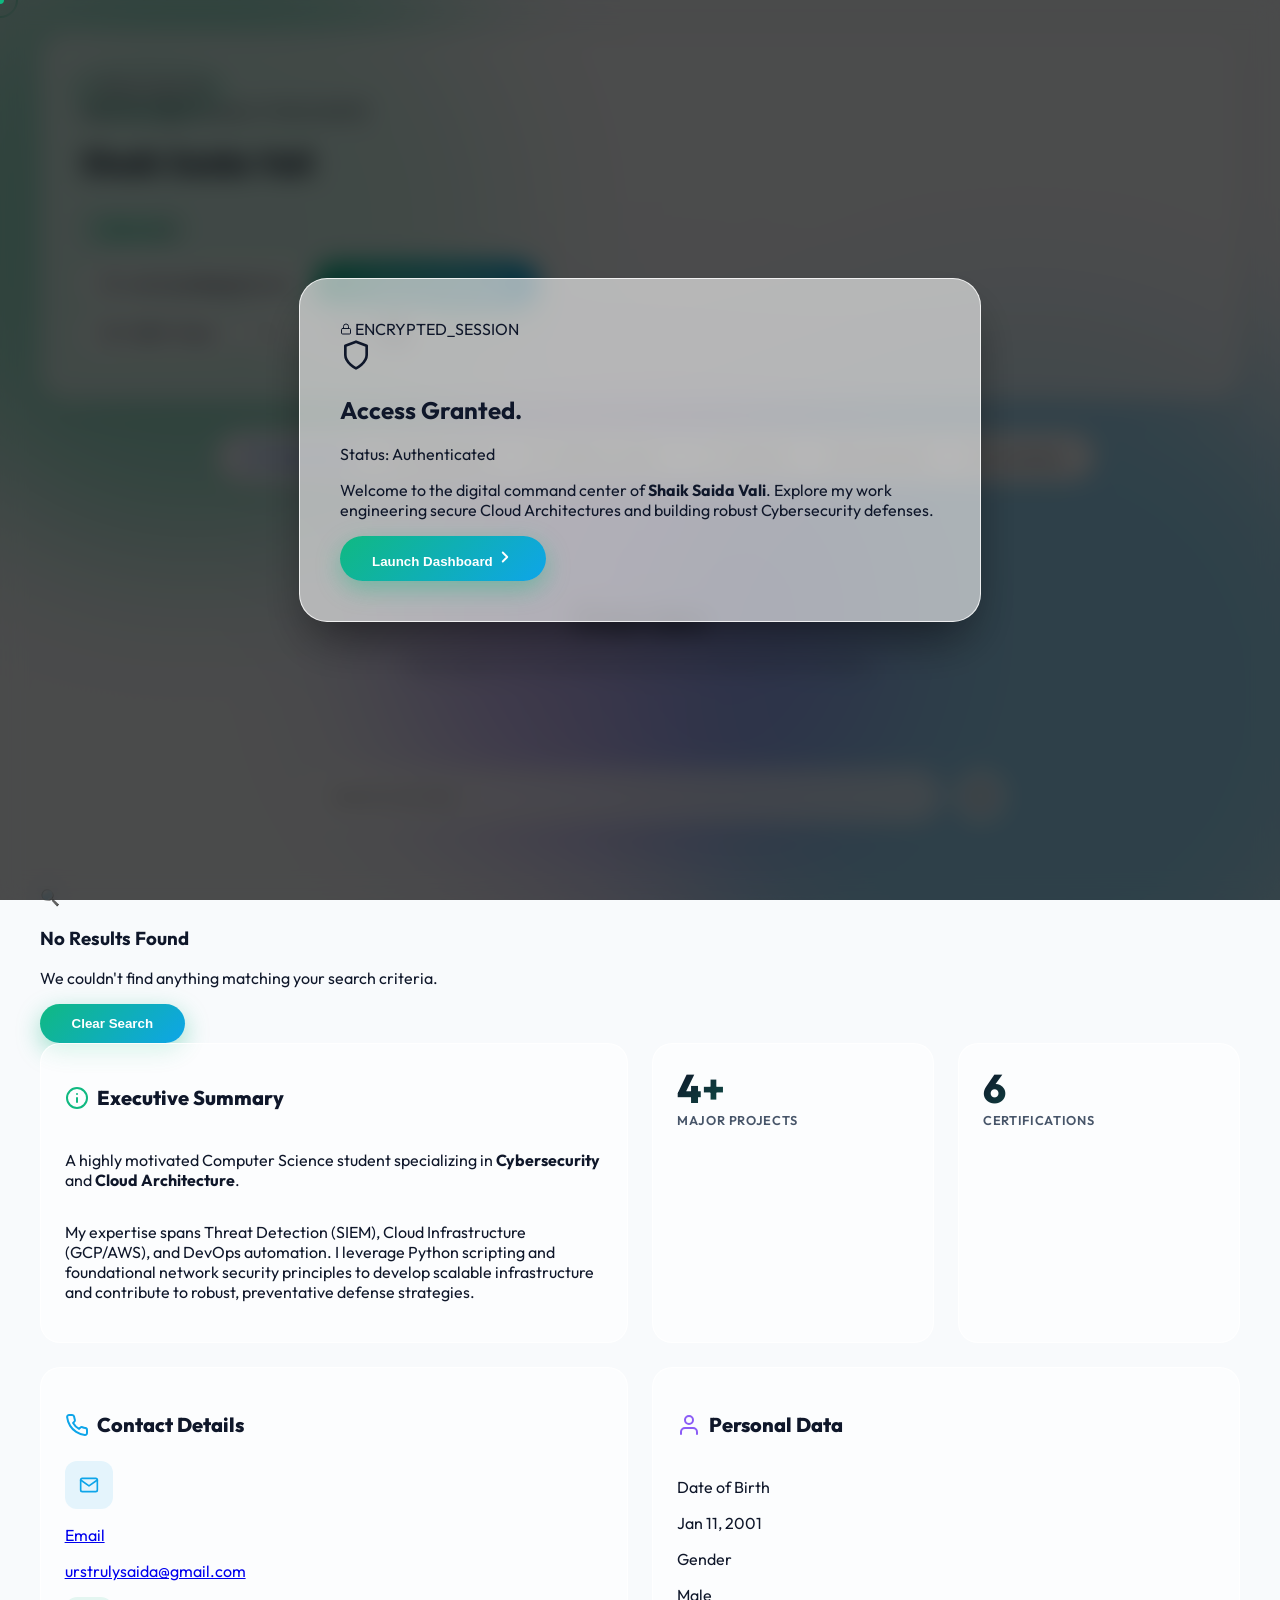
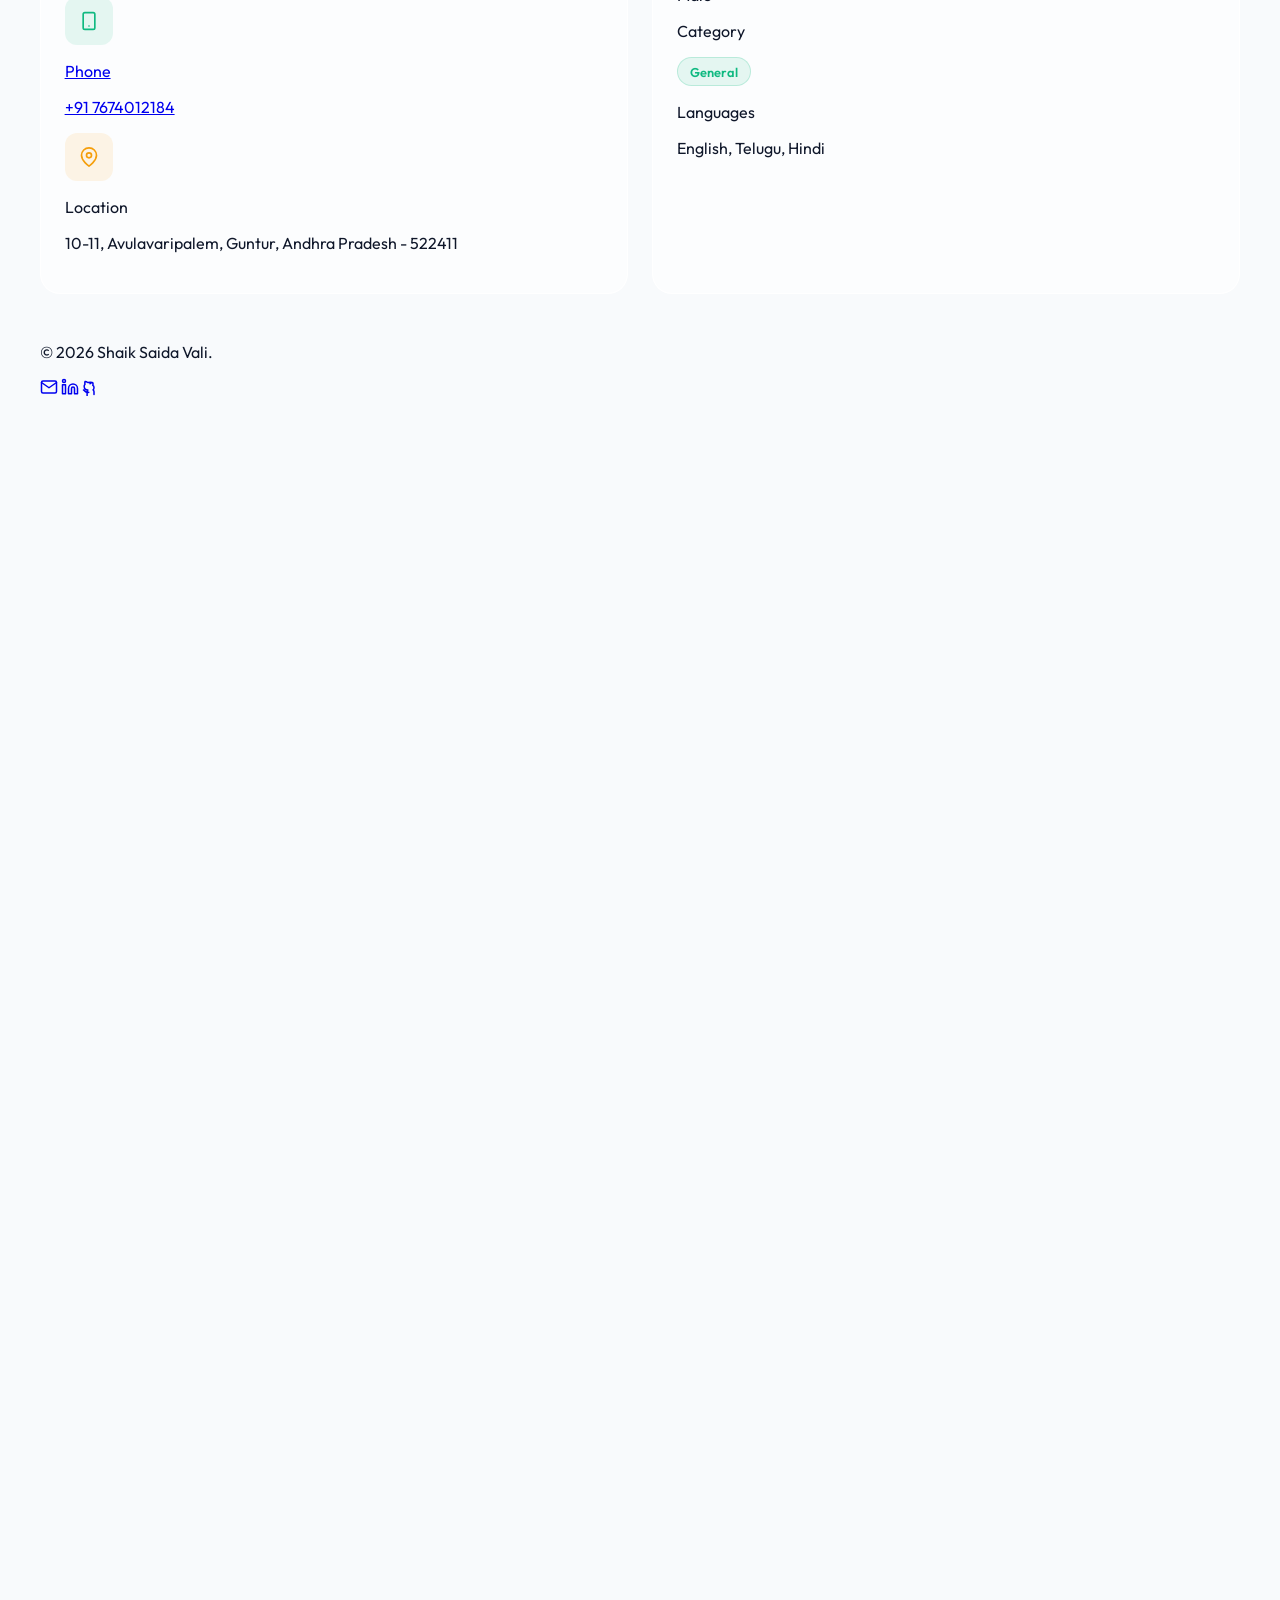
==== commit 2b5cd7c5: "Update fmt.Println message from 'Hello' to 'Goodbye'" ====
--- a/index.html
+++ b/index.html
@@ -581,6 +581,15 @@
       /* --- SPECIFIC COMPONENT STYLES --- */
       .stat-val { font-size: 2.5rem; font-weight: 800; line-height: 1; margin-bottom: 0.25rem; background: linear-gradient(135deg, var(--color-text-primary), var(--color-accent)); -webkit-background-clip: text; -webkit-text-fill-color: transparent; }
       .stat-label { font-size: 0.8rem; text-transform: uppercase; letter-spacing: 0.05em; color: var(--color-text-secondary); font-weight: 600; }
+
+      .timeline { border-left: 2px solid var(--color-timeline-line); margin-left: 1rem; padding-left: 2rem; display: flex; flex-direction: column; gap: 2rem; }
+      .timeline-item { position: relative; }
+      .timeline-item::before {
+          content: ''; position: absolute; left: -2.4rem; top: 0.25rem; width: 1rem; height: 1rem;
+          background: var(--color-bg); border: 3px solid var(--color-accent); border-radius: 50%; transition: all 0.3s var(--ease-spring); z-index: 2;
+      }
+      .timeline-item:hover::before { transform: scale(1.5); background: var(--color-accent); box-shadow: 0 0 15px var(--color-accent); }
+      .timeline-date { font-size: 0.8rem; font-weight: 700; color: var(--color-accent); margin-bottom: 0.5rem; display: block; letter-spacing: 0.05em;}
 
       .skill-row { margin-bottom: 1.25rem; }
       .skill-info { display: flex; justify-content: space-between; font-size: 0.9rem; font-weight: 600; margin-bottom: 0.5rem; }
@@ -790,7 +799,7 @@
             <div class="flex items-center justify-between border-t border-[var(--color-border)] pt-6 mt-auto">
                 <span id="pm-duration" class="text-sm font-bold text-[var(--color-text-secondary)] flex items-center gap-2"><svg xmlns="http://www.w3.org/2000/svg" width="16" height="16" viewBox="0 0 24 24" fill="none" stroke="currentColor" stroke-width="2" stroke-linecap="round" stroke-linejoin="round"><circle cx="12" cy="12" r="10"/><polyline points="12 6 12 12 16 14"/></svg> Duration</span>
                 <a id="pm-repo-link" href="#" target="_blank" rel="noopener noreferrer" class="btn-primary py-2 px-6 text-sm cursor-pointer">
-                    <svg xmlns="http://www.w3.org/2000/svg" width="18" height="18" viewBox="0 0 24 24" fill="none" stroke="currentColor" stroke-width="2" stroke-linecap="round" stroke-linejoin="round"><path d="M9 19c-5 1.5-5-2.5-7-3m14 6v-3.8c0-1.8-1-2-1.2-2.3.8-.7 1.2-1.4 1.2-3.4 0-1.2-.5-2-1.6-2.6.4-1.2.4-2.5-.1-3.7 0 0-1.2-.4-3.5 1.4A12 12 0 0 0 12 5.5c-1.5 0-3 .2-4.4.5-2.3-1.8-3.5-1.4-3.5-1.4-.4 1.1-.4 2.6-.1 3.6a4 4 0 0 0-1 3.6c0 2.7 1.6 4.2 4.8 4.2a4.8 4.8 0 0 0-1 3.6v4"/></svg> Github
+                    <svg xmlns="http://www.w3.org/2000/svg" width="18" height="18" viewBox="0 0 24 24" fill="none" stroke="currentColor" stroke-width="2" stroke-linecap="round" stroke-linejoin="round"><path d="M14 2H6a2 2 0 0 0-2 2v16a2 2 0 0 0 2 2h12a2 2 0 0 0 2-2V8z"/><polyline points="14 2 14 8 20 8"/><line x1="16" x2="8" y1="13" y2="13"/><line x1="16" x2="8" y1="17" y2="17"/><polyline points="10 9 9 9 8 9"/></svg> Github
                 </a>
             </div>
         </div>
@@ -968,8 +977,6 @@
 
         <!-- ================= EDUCATION TAB ================= -->
         <section id="education" class="tab-pane bento-grid" role="tabpanel">
-            
-            <!-- Redesigned Academic Journey Section -->
             <div class="bento-card col-span-full pb-8">
                 <h2 class="section-title mb-8"><svg xmlns="http://www.w3.org/2000/svg" width="24" height="24" viewBox="0 0 24 24" fill="none" stroke="var(--color-accent)" stroke-width="2" stroke-linecap="round" stroke-linejoin="round"><path d="M22 10v6M2 10l10-5 10 5-10 5z"/><path d="M6 12v5c3 3 9 3 12 0v-5"/></svg> Academic Journey</h2>
                 
@@ -1292,132 +1299,154 @@
                 <h3 class="section-title"><svg xmlns="http://www.w3.org/2000/svg" width="24" height="24" viewBox="0 0 24 24" fill="none" stroke="var(--color-warning)" stroke-width="2" stroke-linecap="round" stroke-linejoin="round"><path d="M14.7 6.3a1 1 0 0 0 0 1.4l1.6 1.6a1 1 0 0 0 1.4 0l3.77-3.77a6 6 0 0 1-7.94 7.94l-6.91 6.91a2.12 2.12 0 0 1-3-3l6.91-6.91a6 6 0 0 1 7.94-7.94l-3.76 3.76z"/></svg> Technical Arsenal</h3>
                 <div class="grid grid-cols-1 sm:grid-cols-2 gap-x-12 gap-y-4">
                     <div class="skill-row">
-                        <div class="skill-info"><span>Cybersecurity & SIEM</span><span class="text-[var(--color-accent)]">90%</span></div>
-                        <div class="skill-track"><div class="skill-fill" data-level="90"></div></div>
+                        <div class="skill-info"><span>Linux</span><span class="text-[var(--color-accent)]">45%</span></div>
+                        <div class="skill-track"><div class="skill-fill" data-level="45"></div></div>
                     </div>
                     <div class="skill-row">
-                        <div class="skill-info"><span>GCP Cloud Arch</span><span class="text-[var(--color-accent)]">85%</span></div>
-                        <div class="skill-track"><div class="skill-fill" data-level="85"></div></div>
+                        <div class="skill-info"><span>Networking</span><span class="text-[var(--color-accent)]">65%</span></div>
+                        <div class="skill-track"><div class="skill-fill" data-level="65"></div></div>
                     </div>
                     <div class="skill-row">
-                        <div class="skill-info"><span>Python & C++</span><span class="text-[var(--color-accent)]">80%</span></div>
-                        <div class="skill-track"><div class="skill-fill" data-level="80"></div></div>
+                        <div class="skill-info"><span>Docker</span><span class="text-[var(--color-accent)]">15%</span></div>
+                        <div class="skill-track"><div class="skill-fill" data-level="15"></div></div>
                     </div>
                     <div class="skill-row">
-                        <div class="skill-info"><span>Zscaler SASE & Net</span><span class="text-[var(--color-accent)]">75%</span></div>
-                        <div class="skill-track"><div class="skill-fill" data-level="75"></div></div>
+                        <div class="skill-info"><span>Kubernetes</span><span class="text-[var(--color-accent)]">15%</span></div>
+                        <div class="skill-track"><div class="skill-fill" data-level="15"></div></div>
                     </div>
                     <div class="skill-row">
-                        <div class="skill-info"><span>AWS Core</span><span class="text-[var(--color-accent)]">70%</span></div>
-                        <div class="skill-track"><div class="skill-fill" data-level="70"></div></div>
+                        <div class="skill-info"><span>Terraform</span><span class="text-[var(--color-accent)]">15%</span></div>
+                        <div class="skill-track"><div class="skill-fill" data-level="15"></div></div>
                     </div>
                     <div class="skill-row">
-                        <div class="skill-info"><span>SQL & Databases</span><span class="text-[var(--color-accent)]">65%</span></div>
-                        <div class="skill-track"><div class="skill-fill" data-level="65"></div></div>
+                        <div class="skill-info"><span>CI/CD</span><span class="text-[var(--color-accent)]">Planning</span></div>
+                        <div class="skill-track"><div class="skill-fill" data-level="5"></div></div>
+                    </div>
+                    <div class="skill-row">
+                        <div class="skill-info"><span>Git + GitHub + Pages</span><span class="text-[var(--color-accent)]">45%</span></div>
+                        <div class="skill-track"><div class="skill-fill" data-level="45"></div></div>
                     </div>
                 </div>
             </div>
 
             <!-- REDESIGNED: CORE CERTIFICATIONS -->
             <div class="bento-card col-span-full">
-                <h3 class="section-title mb-6"><svg xmlns="http://www.w3.org/2000/svg" width="24" height="24" viewBox="0 0 24 24" fill="none" stroke="var(--color-purple)" stroke-width="2" stroke-linecap="round" stroke-linejoin="round"><path d="M12 15v5s3-2 5-5a5 5 0 1 0-10 0c2 3 5 5 5 5z"/><circle cx="12" cy="9" r="2"/></svg> Core Certifications</h3>
-                <div class="grid grid-cols-1 md:grid-cols-2 xl:grid-cols-3 gap-4">
+                <h3 class="section-title mb-8"><svg xmlns="http://www.w3.org/2000/svg" width="24" height="24" viewBox="0 0 24 24" fill="none" stroke="var(--color-purple)" stroke-width="2" stroke-linecap="round" stroke-linejoin="round"><path d="M12 15v5s3-2 5-5a5 5 0 1 0-10 0c2 3 5 5 5 5z"/><circle cx="12" cy="9" r="2"/></svg> Core Certifications</h3>
+                <div class="grid grid-cols-1 md:grid-cols-2 lg:grid-cols-3 gap-6">
                     
                     <!-- Cert 1: Google Cybersecurity -->
-                    <a href="https://drive.google.com/drive/folders/1GQHLGxvDy1Q0kK9evMfOjfEfOn2-fI5A?usp=sharing" target="_blank" rel="noopener noreferrer" class="flex items-center p-4 rounded-xl border border-[var(--color-border)] bg-[var(--glass-bg)] hover:bg-[var(--glass-hover-bg)] hover:border-[var(--color-accent)] hover:shadow-md transition-all duration-300 group overflow-hidden relative">
-                        <div class="absolute right-0 top-0 bottom-0 w-1 bg-[var(--color-accent)] opacity-0 group-hover:opacity-100 transition-opacity"></div>
-                        <div class="w-12 h-12 rounded-lg bg-green-500/10 text-[var(--color-accent)] flex items-center justify-center mr-4 group-hover:scale-110 transition-transform border border-transparent group-hover:border-[var(--color-accent)]/20">
-                            <svg xmlns="http://www.w3.org/2000/svg" width="20" height="20" viewBox="0 0 24 24" fill="none" stroke="currentColor" stroke-width="2" stroke-linecap="round" stroke-linejoin="round"><path d="M12 22s8-4 8-10V5l-8-3-8 3v7c0 6 8 10 8 10z"/></svg>
-                        </div>
-                        <div class="flex-1">
-                            <h5 class="font-bold text-sm text-[var(--color-text-primary)] group-hover:text-[var(--color-accent)] transition-colors line-clamp-1">Google Cybersecurity</h5>
-                            <p class="text-[11px] text-[var(--color-text-secondary)] font-semibold uppercase tracking-wider mt-0.5">Professional Cert</p>
-                        </div>
-                        <div class="flex items-center gap-1.5 opacity-0 -translate-x-4 group-hover:opacity-100 group-hover:translate-x-0 transition-all duration-300 text-xs font-bold text-[var(--color-accent)]">
-                            <span>View</span>
-                            <svg xmlns="http://www.w3.org/2000/svg" width="14" height="14" viewBox="0 0 24 24" fill="none" stroke="currentColor" stroke-width="2.5" stroke-linecap="round" stroke-linejoin="round"><path d="M5 12h14"/><path d="m12 5 7 7-7 7"/></svg>
-                        </div>
-                    </a>
+                    <div class="group relative p-6 rounded-3xl border border-[var(--color-border)] bg-[var(--glass-bg)] hover:bg-[var(--glass-hover-bg)] hover:border-[var(--color-accent)] hover:-translate-y-1 hover:shadow-[0_15px_30px_rgba(16,185,129,0.15)] transition-all duration-400 flex flex-col h-full overflow-hidden">
+                        <div class="absolute -right-10 -top-10 w-40 h-40 rounded-full blur-[50px] opacity-0 group-hover:opacity-30 bg-[var(--color-accent)] transition-opacity duration-500 pointer-events-none"></div>
+                        <div class="flex items-start gap-4 mb-4 z-10">
+                            <div class="w-14 h-14 rounded-2xl bg-[var(--color-bg)] border border-[var(--color-border)] flex items-center justify-center text-[var(--color-accent)] shadow-sm shrink-0 group-hover:scale-110 group-hover:border-[var(--color-accent)]/30 transition-all">
+                                <svg xmlns="http://www.w3.org/2000/svg" width="24" height="24" viewBox="0 0 24 24" fill="none" stroke="currentColor" stroke-width="2" stroke-linecap="round" stroke-linejoin="round"><path d="M12 22s8-4 8-10V5l-8-3-8 3v7c0 6 8 10 8 10z"/></svg>
+                            </div>
+                            <div>
+                                <h4 class="text-lg font-extrabold text-[var(--color-text-primary)] group-hover:text-[var(--color-accent)] transition-colors leading-tight mb-1">Google Cybersecurity</h4>
+                                <p class="text-[10px] font-bold uppercase tracking-widest text-[var(--color-text-secondary)]">Professional Cert</p>
+                            </div>
+                        </div>
+                        <p class="text-sm text-[var(--color-text-secondary)] mb-6 flex-grow z-10">Demonstrates proficiency in threat detection, Python, SIEM tools, and foundational security practices.</p>
+                        <a href="https://drive.google.com/drive/folders/1GQHLGxvDy1Q0kK9evMfOjfEfOn2-fI5A?usp=sharing" target="_blank" rel="noopener noreferrer" class="mt-auto w-full inline-flex items-center justify-center gap-2 px-4 py-3 rounded-xl bg-[var(--color-bg)] border border-[var(--color-border)] text-sm font-bold text-[var(--color-text-primary)] group-hover:bg-[var(--color-accent)] group-hover:text-white group-hover:border-transparent transition-all shadow-sm z-10 cursor-pointer">
+                            View Certification
+                            <svg xmlns="http://www.w3.org/2000/svg" width="16" height="16" viewBox="0 0 24 24" fill="none" stroke="currentColor" stroke-width="2.5" stroke-linecap="round" stroke-linejoin="round" class="group-hover:translate-x-1 transition-transform"><path d="M5 12h14"/><path d="m12 5 7 7-7 7"/></svg>
+                        </a>
+                    </div>
 
                     <!-- Cert 2: AWS Cloud Tech -->
-                    <a href="https://drive.google.com/file/d/1QVr7fmnA-DpbHwySLg4d1lC8sA1RaURP/view?usp=drive_link" target="_blank" rel="noopener noreferrer" class="flex items-center p-4 rounded-xl border border-[var(--color-border)] bg-[var(--glass-bg)] hover:bg-[var(--glass-hover-bg)] hover:border-[var(--color-warning)] hover:shadow-md transition-all duration-300 group overflow-hidden relative">
-                        <div class="absolute right-0 top-0 bottom-0 w-1 bg-[var(--color-warning)] opacity-0 group-hover:opacity-100 transition-opacity"></div>
-                        <div class="w-12 h-12 rounded-lg bg-yellow-500/10 text-[var(--color-warning)] flex items-center justify-center mr-4 group-hover:scale-110 transition-transform border border-transparent group-hover:border-[var(--color-warning)]/20">
-                            <svg xmlns="http://www.w3.org/2000/svg" width="20" height="20" viewBox="0 0 24 24" fill="none" stroke="currentColor" stroke-width="2" stroke-linecap="round" stroke-linejoin="round"><path d="M17.5 19c0-1.7-1.3-3-3-3h-5c-1.7 0-3 1.3-3 3"/><path d="M22 10.5V9a2 2 0 0 0-2-2h-3.3a5 5 0 0 0-9.4 0H4a2 2 0 0 0-2 2v1.5"/><path d="M8 10a2 2 0 1 0 4 0 2 2 0 1 0-4 0"/></svg>
-                        </div>
-                        <div class="flex-1">
-                            <h5 class="font-bold text-sm text-[var(--color-text-primary)] group-hover:text-[var(--color-warning)] transition-colors line-clamp-1">AWS Cloud Tech</h5>
-                            <p class="text-[11px] text-[var(--color-text-secondary)] font-semibold uppercase tracking-wider mt-0.5">Training Badge</p>
-                        </div>
-                        <div class="flex items-center gap-1.5 opacity-0 -translate-x-4 group-hover:opacity-100 group-hover:translate-x-0 transition-all duration-300 text-xs font-bold text-[var(--color-warning)]">
-                            <span>View</span>
-                            <svg xmlns="http://www.w3.org/2000/svg" width="14" height="14" viewBox="0 0 24 24" fill="none" stroke="currentColor" stroke-width="2.5" stroke-linecap="round" stroke-linejoin="round"><path d="M5 12h14"/><path d="m12 5 7 7-7 7"/></svg>
-                        </div>
-                    </a>
+                    <div class="group relative p-6 rounded-3xl border border-[var(--color-border)] bg-[var(--glass-bg)] hover:bg-[var(--glass-hover-bg)] hover:border-[var(--color-warning)] hover:-translate-y-1 hover:shadow-[0_15px_30px_rgba(245,158,11,0.15)] transition-all duration-400 flex flex-col h-full overflow-hidden">
+                        <div class="absolute -right-10 -top-10 w-40 h-40 rounded-full blur-[50px] opacity-0 group-hover:opacity-30 bg-[var(--color-warning)] transition-opacity duration-500 pointer-events-none"></div>
+                        <div class="flex items-start gap-4 mb-4 z-10">
+                            <div class="w-14 h-14 rounded-2xl bg-[var(--color-bg)] border border-[var(--color-border)] flex items-center justify-center text-[var(--color-warning)] shadow-sm shrink-0 group-hover:scale-110 group-hover:border-[var(--color-warning)]/30 transition-all">
+                                <svg xmlns="http://www.w3.org/2000/svg" width="24" height="24" viewBox="0 0 24 24" fill="none" stroke="currentColor" stroke-width="2" stroke-linecap="round" stroke-linejoin="round"><path d="M17.5 19c0-1.7-1.3-3-3-3h-5c-1.7 0-3 1.3-3 3"/><path d="M22 10.5V9a2 2 0 0 0-2-2h-3.3a5 5 0 0 0-9.4 0H4a2 2 0 0 0-2 2v1.5"/><path d="M8 10a2 2 0 1 0 4 0 2 2 0 1 0-4 0"/></svg>
+                            </div>
+                            <div>
+                                <h4 class="text-lg font-extrabold text-[var(--color-text-primary)] group-hover:text-[var(--color-warning)] transition-colors leading-tight mb-1">AWS Cloud Tech</h4>
+                                <p class="text-[10px] font-bold uppercase tracking-widest text-[var(--color-text-secondary)]">Training Badge</p>
+                            </div>
+                        </div>
+                        <p class="text-sm text-[var(--color-text-secondary)] mb-6 flex-grow z-10">Validated understanding of foundational AWS cloud concepts, core services, and basic security.</p>
+                        <a href="https://drive.google.com/file/d/1QVr7fmnA-DpbHwySLg4d1lC8sA1RaURP/view?usp=drive_link" target="_blank" rel="noopener noreferrer" class="mt-auto w-full inline-flex items-center justify-center gap-2 px-4 py-3 rounded-xl bg-[var(--color-bg)] border border-[var(--color-border)] text-sm font-bold text-[var(--color-text-primary)] group-hover:bg-[var(--color-warning)] group-hover:text-white group-hover:border-transparent transition-all shadow-sm z-10 cursor-pointer">
+                            View Certification
+                            <svg xmlns="http://www.w3.org/2000/svg" width="16" height="16" viewBox="0 0 24 24" fill="none" stroke="currentColor" stroke-width="2.5" stroke-linecap="round" stroke-linejoin="round" class="group-hover:translate-x-1 transition-transform"><path d="M5 12h14"/><path d="m12 5 7 7-7 7"/></svg>
+                        </a>
+                    </div>
 
                     <!-- Cert 3: Google Adv Data Analytics -->
-                    <a href="https://drive.google.com/drive/folders/19PpE3C9AG5eBUGssrH_IAGa7RQlTHzUp?usp=drive_link" target="_blank" rel="noopener noreferrer" class="flex items-center p-4 rounded-xl border border-[var(--color-border)] bg-[var(--glass-bg)] hover:bg-[var(--glass-hover-bg)] hover:border-[var(--color-purple)] hover:shadow-md transition-all duration-300 group overflow-hidden relative">
-                        <div class="absolute right-0 top-0 bottom-0 w-1 bg-[var(--color-purple)] opacity-0 group-hover:opacity-100 transition-opacity"></div>
-                        <div class="w-12 h-12 rounded-lg bg-purple-500/10 text-[var(--color-purple)] flex items-center justify-center mr-4 group-hover:scale-110 transition-transform border border-transparent group-hover:border-[var(--color-purple)]/20">
-                            <svg xmlns="http://www.w3.org/2000/svg" width="20" height="20" viewBox="0 0 24 24" fill="none" stroke="currentColor" stroke-width="2" stroke-linecap="round" stroke-linejoin="round"><line x1="18" y1="20" x2="18" y2="10"/><line x1="12" y1="20" x2="12" y2="4"/><line x1="6" y1="20" x2="6" y2="14"/></svg>
-                        </div>
-                        <div class="flex-1">
-                            <h5 class="font-bold text-sm text-[var(--color-text-primary)] group-hover:text-[var(--color-purple)] transition-colors line-clamp-1">Adv Data Analytics</h5>
-                            <p class="text-[11px] text-[var(--color-text-secondary)] font-semibold uppercase tracking-wider mt-0.5">Professional Cert</p>
-                        </div>
-                        <div class="flex items-center gap-1.5 opacity-0 -translate-x-4 group-hover:opacity-100 group-hover:translate-x-0 transition-all duration-300 text-xs font-bold text-[var(--color-purple)]">
-                            <span>View</span>
-                            <svg xmlns="http://www.w3.org/2000/svg" width="14" height="14" viewBox="0 0 24 24" fill="none" stroke="currentColor" stroke-width="2.5" stroke-linecap="round" stroke-linejoin="round"><path d="M5 12h14"/><path d="m12 5 7 7-7 7"/></svg>
-                        </div>
-                    </a>
+                    <div class="group relative p-6 rounded-3xl border border-[var(--color-border)] bg-[var(--glass-bg)] hover:bg-[var(--glass-hover-bg)] hover:border-[var(--color-purple)] hover:-translate-y-1 hover:shadow-[0_15px_30px_rgba(139,92,246,0.15)] transition-all duration-400 flex flex-col h-full overflow-hidden">
+                        <div class="absolute -right-10 -top-10 w-40 h-40 rounded-full blur-[50px] opacity-0 group-hover:opacity-30 bg-[var(--color-purple)] transition-opacity duration-500 pointer-events-none"></div>
+                        <div class="flex items-start gap-4 mb-4 z-10">
+                            <div class="w-14 h-14 rounded-2xl bg-[var(--color-bg)] border border-[var(--color-border)] flex items-center justify-center text-[var(--color-purple)] shadow-sm shrink-0 group-hover:scale-110 group-hover:border-[var(--color-purple)]/30 transition-all">
+                                <svg xmlns="http://www.w3.org/2000/svg" width="24" height="24" viewBox="0 0 24 24" fill="none" stroke="currentColor" stroke-width="2" stroke-linecap="round" stroke-linejoin="round"><line x1="18" y1="20" x2="18" y2="10"/><line x1="12" y1="20" x2="12" y2="4"/><line x1="6" y1="20" x2="6" y2="14"/></svg>
+                            </div>
+                            <div>
+                                <h4 class="text-lg font-extrabold text-[var(--color-text-primary)] group-hover:text-[var(--color-purple)] transition-colors leading-tight mb-1">Adv Data Analytics</h4>
+                                <p class="text-[10px] font-bold uppercase tracking-widest text-[var(--color-text-secondary)]">Professional Cert</p>
+                            </div>
+                        </div>
+                        <p class="text-sm text-[var(--color-text-secondary)] mb-6 flex-grow z-10">Mastery in Python, advanced statistical analysis, machine learning models, and complex data visualization.</p>
+                        <a href="https://drive.google.com/drive/folders/19PpE3C9AG5eBUGssrH_IAGa7RQlTHzUp?usp=drive_link" target="_blank" rel="noopener noreferrer" class="mt-auto w-full inline-flex items-center justify-center gap-2 px-4 py-3 rounded-xl bg-[var(--color-bg)] border border-[var(--color-border)] text-sm font-bold text-[var(--color-text-primary)] group-hover:bg-[var(--color-purple)] group-hover:text-white group-hover:border-transparent transition-all shadow-sm z-10 cursor-pointer">
+                            View Certification
+                            <svg xmlns="http://www.w3.org/2000/svg" width="16" height="16" viewBox="0 0 24 24" fill="none" stroke="currentColor" stroke-width="2.5" stroke-linecap="round" stroke-linejoin="round" class="group-hover:translate-x-1 transition-transform"><path d="M5 12h14"/><path d="m12 5 7 7-7 7"/></svg>
+                        </a>
+                    </div>
 
                     <!-- Cert 4: Google Data Analytics -->
-                    <a href="https://drive.google.com/drive/folders/1TzByATBWXBvBsjV-bK1dtFmvAgxE2E5c?usp=sharing" target="_blank" rel="noopener noreferrer" class="flex items-center p-4 rounded-xl border border-[var(--color-border)] bg-[var(--glass-bg)] hover:bg-[var(--glass-hover-bg)] hover:border-[var(--color-secondary)] hover:shadow-md transition-all duration-300 group overflow-hidden relative">
-                        <div class="absolute right-0 top-0 bottom-0 w-1 bg-[var(--color-secondary)] opacity-0 group-hover:opacity-100 transition-opacity"></div>
-                        <div class="w-12 h-12 rounded-lg bg-blue-500/10 text-[var(--color-secondary)] flex items-center justify-center mr-4 group-hover:scale-110 transition-transform border border-transparent group-hover:border-[var(--color-secondary)]/20">
-                            <svg xmlns="http://www.w3.org/2000/svg" width="20" height="20" viewBox="0 0 24 24" fill="none" stroke="currentColor" stroke-width="2" stroke-linecap="round" stroke-linejoin="round"><circle cx="12" cy="12" r="10"/><line x1="2" y1="12" x2="22" y2="12"/><path d="M12 2a15.3 15.3 0 0 1 4 10 15.3 15.3 0 0 1-4 10 15.3 15.3 0 0 1-4-10 15.3 15.3 0 0 1 4-10z"/></svg>
-                        </div>
-                        <div class="flex-1">
-                            <h5 class="font-bold text-sm text-[var(--color-text-primary)] group-hover:text-[var(--color-secondary)] transition-colors line-clamp-1">Data Analytics</h5>
-                            <p class="text-[11px] text-[var(--color-text-secondary)] font-semibold uppercase tracking-wider mt-0.5">Professional Cert</p>
-                        </div>
-                        <div class="flex items-center gap-1.5 opacity-0 -translate-x-4 group-hover:opacity-100 group-hover:translate-x-0 transition-all duration-300 text-xs font-bold text-[var(--color-secondary)]">
-                            <span>View</span>
-                            <svg xmlns="http://www.w3.org/2000/svg" width="14" height="14" viewBox="0 0 24 24" fill="none" stroke="currentColor" stroke-width="2.5" stroke-linecap="round" stroke-linejoin="round"><path d="M5 12h14"/><path d="m12 5 7 7-7 7"/></svg>
-                        </div>
-                    </a>
+                    <div class="group relative p-6 rounded-3xl border border-[var(--color-border)] bg-[var(--glass-bg)] hover:bg-[var(--glass-hover-bg)] hover:border-[var(--color-secondary)] hover:-translate-y-1 hover:shadow-[0_15px_30px_rgba(14,165,233,0.15)] transition-all duration-400 flex flex-col h-full overflow-hidden">
+                        <div class="absolute -right-10 -top-10 w-40 h-40 rounded-full blur-[50px] opacity-0 group-hover:opacity-30 bg-[var(--color-secondary)] transition-opacity duration-500 pointer-events-none"></div>
+                        <div class="flex items-start gap-4 mb-4 z-10">
+                            <div class="w-14 h-14 rounded-2xl bg-[var(--color-bg)] border border-[var(--color-border)] flex items-center justify-center text-[var(--color-secondary)] shadow-sm shrink-0 group-hover:scale-110 group-hover:border-[var(--color-secondary)]/30 transition-all">
+                                <svg xmlns="http://www.w3.org/2000/svg" width="24" height="24" viewBox="0 0 24 24" fill="none" stroke="currentColor" stroke-width="2" stroke-linecap="round" stroke-linejoin="round"><circle cx="12" cy="12" r="10"/><line x1="2" y1="12" x2="22" y2="12"/><path d="M12 2a15.3 15.3 0 0 1 4 10 15.3 15.3 0 0 1-4 10 15.3 15.3 0 0 1-4-10 15.3 15.3 0 0 1 4-10z"/></svg>
+                            </div>
+                            <div>
+                                <h4 class="text-lg font-extrabold text-[var(--color-text-primary)] group-hover:text-[var(--color-secondary)] transition-colors leading-tight mb-1">Data Analytics</h4>
+                                <p class="text-[10px] font-bold uppercase tracking-widest text-[var(--color-text-secondary)]">Professional Cert</p>
+                            </div>
+                        </div>
+                        <p class="text-sm text-[var(--color-text-secondary)] mb-6 flex-grow z-10">Proficiency in tools like SQL, R, and Tableau for data processing, analysis, and effective business presentation.</p>
+                        <a href="https://drive.google.com/drive/folders/1TzByATBWXBvBsjV-bK1dtFmvAgxE2E5c?usp=sharing" target="_blank" rel="noopener noreferrer" class="mt-auto w-full inline-flex items-center justify-center gap-2 px-4 py-3 rounded-xl bg-[var(--color-bg)] border border-[var(--color-border)] text-sm font-bold text-[var(--color-text-primary)] group-hover:bg-[var(--color-secondary)] group-hover:text-white group-hover:border-transparent transition-all shadow-sm z-10 cursor-pointer">
+                            View Certification
+                            <svg xmlns="http://www.w3.org/2000/svg" width="16" height="16" viewBox="0 0 24 24" fill="none" stroke="currentColor" stroke-width="2.5" stroke-linecap="round" stroke-linejoin="round" class="group-hover:translate-x-1 transition-transform"><path d="M5 12h14"/><path d="m12 5 7 7-7 7"/></svg>
+                        </a>
+                    </div>
 
                     <!-- Cert 5: Microsoft Power BI -->
-                    <a href="https://drive.google.com/drive/folders/1VZU27_VVrs6u3sHe6CFU7ho4OKTGsHtL?usp=sharing" target="_blank" rel="noopener noreferrer" class="flex items-center p-4 rounded-xl border border-[var(--color-border)] bg-[var(--glass-bg)] hover:bg-[var(--glass-hover-bg)] hover:border-[#f59e0b] hover:shadow-md transition-all duration-300 group overflow-hidden relative">
-                        <div class="absolute right-0 top-0 bottom-0 w-1 bg-[#f59e0b] opacity-0 group-hover:opacity-100 transition-opacity"></div>
-                        <div class="w-12 h-12 rounded-lg bg-orange-500/10 text-[#f59e0b] flex items-center justify-center mr-4 group-hover:scale-110 transition-transform border border-transparent group-hover:border-[#f59e0b]/20">
-                            <svg xmlns="http://www.w3.org/2000/svg" width="20" height="20" viewBox="0 0 24 24" fill="none" stroke="currentColor" stroke-width="2" stroke-linecap="round" stroke-linejoin="round"><path d="M3 3v18h18"/><path d="m19 9-5 5-4-4-3 3"/></svg>
-                        </div>
-                        <div class="flex-1">
-                            <h5 class="font-bold text-sm text-[var(--color-text-primary)] group-hover:text-[#f59e0b] transition-colors line-clamp-1">Microsoft Power BI</h5>
-                            <p class="text-[11px] text-[var(--color-text-secondary)] font-semibold uppercase tracking-wider mt-0.5">Technical Cert</p>
-                        </div>
-                        <div class="flex items-center gap-1.5 opacity-0 -translate-x-4 group-hover:opacity-100 group-hover:translate-x-0 transition-all duration-300 text-xs font-bold text-[#f59e0b]">
-                            <span>View</span>
-                            <svg xmlns="http://www.w3.org/2000/svg" width="14" height="14" viewBox="0 0 24 24" fill="none" stroke="currentColor" stroke-width="2.5" stroke-linecap="round" stroke-linejoin="round"><path d="M5 12h14"/><path d="m12 5 7 7-7 7"/></svg>
-                        </div>
-                    </a>
+                    <div class="group relative p-6 rounded-3xl border border-[var(--color-border)] bg-[var(--glass-bg)] hover:bg-[var(--glass-hover-bg)] hover:border-[#f59e0b] hover:-translate-y-1 hover:shadow-[0_15px_30px_rgba(245,158,11,0.15)] transition-all duration-400 flex flex-col h-full overflow-hidden">
+                        <div class="absolute -right-10 -top-10 w-40 h-40 rounded-full blur-[50px] opacity-0 group-hover:opacity-30 bg-[#f59e0b] transition-opacity duration-500 pointer-events-none"></div>
+                        <div class="flex items-start gap-4 mb-4 z-10">
+                            <div class="w-14 h-14 rounded-2xl bg-[var(--color-bg)] border border-[var(--color-border)] flex items-center justify-center text-[#f59e0b] shadow-sm shrink-0 group-hover:scale-110 group-hover:border-[#f59e0b]/30 transition-all">
+                                <svg xmlns="http://www.w3.org/2000/svg" width="24" height="24" viewBox="0 0 24 24" fill="none" stroke="currentColor" stroke-width="2" stroke-linecap="round" stroke-linejoin="round"><path d="M3 3v18h18"/><path d="m19 9-5 5-4-4-3 3"/></svg>
+                            </div>
+                            <div>
+                                <h4 class="text-lg font-extrabold text-[var(--color-text-primary)] group-hover:text-[#f59e0b] transition-colors leading-tight mb-1">Microsoft Power BI</h4>
+                                <p class="text-[10px] font-bold uppercase tracking-widest text-[var(--color-text-secondary)]">Technical Cert</p>
+                            </div>
+                        </div>
+                        <p class="text-sm text-[var(--color-text-secondary)] mb-6 flex-grow z-10">Capable of transforming complex raw data into interactive, actionable dashboards and business intelligence reports.</p>
+                        <a href="https://drive.google.com/drive/folders/1VZU27_VVrs6u3sHe6CFU7ho4OKTGsHtL?usp=sharing" target="_blank" rel="noopener noreferrer" class="mt-auto w-full inline-flex items-center justify-center gap-2 px-4 py-3 rounded-xl bg-[var(--color-bg)] border border-[var(--color-border)] text-sm font-bold text-[var(--color-text-primary)] group-hover:bg-[#f59e0b] group-hover:text-white group-hover:border-transparent transition-all shadow-sm z-10 cursor-pointer">
+                            View Certification
+                            <svg xmlns="http://www.w3.org/2000/svg" width="16" height="16" viewBox="0 0 24 24" fill="none" stroke="currentColor" stroke-width="2.5" stroke-linecap="round" stroke-linejoin="round" class="group-hover:translate-x-1 transition-transform"><path d="M5 12h14"/><path d="m12 5 7 7-7 7"/></svg>
+                        </a>
+                    </div>
 
                     <!-- Cert 6: Google AI -->
-                    <a href="https://drive.google.com/drive/folders/114g5rflkxgKwQzMhpV8YQek_3SF1uCcG?usp=sharing" target="_blank" rel="noopener noreferrer" class="flex items-center p-4 rounded-xl border border-[var(--color-border)] bg-[var(--glass-bg)] hover:bg-[var(--glass-hover-bg)] hover:border-[var(--color-accent)] hover:shadow-md transition-all duration-300 group overflow-hidden relative">
-                        <div class="absolute right-0 top-0 bottom-0 w-1 bg-[var(--color-accent)] opacity-0 group-hover:opacity-100 transition-opacity"></div>
-                        <div class="w-12 h-12 rounded-lg bg-green-500/10 text-[var(--color-accent)] flex items-center justify-center mr-4 group-hover:scale-110 transition-transform border border-transparent group-hover:border-[var(--color-accent)]/20">
-                            <svg xmlns="http://www.w3.org/2000/svg" width="20" height="20" viewBox="0 0 24 24" fill="none" stroke="currentColor" stroke-width="2" stroke-linecap="round" stroke-linejoin="round"><path d="M12 2v20M17 5H9.5a3.5 3.5 0 0 0 0 7h5a3.5 3.5 0 0 1 0 7H6"/></svg>
-                        </div>
-                        <div class="flex-1">
-                            <h5 class="font-bold text-sm text-[var(--color-text-primary)] group-hover:text-[var(--color-accent)] transition-colors line-clamp-1">Google AI</h5>
-                            <p class="text-[11px] text-[var(--color-text-secondary)] font-semibold uppercase tracking-wider mt-0.5">Technical Cert</p>
-                        </div>
-                        <div class="flex items-center gap-1.5 opacity-0 -translate-x-4 group-hover:opacity-100 group-hover:translate-x-0 transition-all duration-300 text-xs font-bold text-[var(--color-accent)]">
-                            <span>View</span>
-                            <svg xmlns="http://www.w3.org/2000/svg" width="14" height="14" viewBox="0 0 24 24" fill="none" stroke="currentColor" stroke-width="2.5" stroke-linecap="round" stroke-linejoin="round"><path d="M5 12h14"/><path d="m12 5 7 7-7 7"/></svg>
-                        </div>
-                    </a>
+                    <div class="group relative p-6 rounded-3xl border border-[var(--color-border)] bg-[var(--glass-bg)] hover:bg-[var(--glass-hover-bg)] hover:border-[var(--color-accent)] hover:-translate-y-1 hover:shadow-[0_15px_30px_rgba(16,185,129,0.15)] transition-all duration-400 flex flex-col h-full overflow-hidden">
+                        <div class="absolute -right-10 -top-10 w-40 h-40 rounded-full blur-[50px] opacity-0 group-hover:opacity-30 bg-[var(--color-accent)] transition-opacity duration-500 pointer-events-none"></div>
+                        <div class="flex items-start gap-4 mb-4 z-10">
+                            <div class="w-14 h-14 rounded-2xl bg-[var(--color-bg)] border border-[var(--color-border)] flex items-center justify-center text-[var(--color-accent)] shadow-sm shrink-0 group-hover:scale-110 group-hover:border-[var(--color-accent)]/30 transition-all">
+                                <svg xmlns="http://www.w3.org/2000/svg" width="24" height="24" viewBox="0 0 24 24" fill="none" stroke="currentColor" stroke-width="2" stroke-linecap="round" stroke-linejoin="round"><path d="M12 2v20M17 5H9.5a3.5 3.5 0 0 0 0 7h5a3.5 3.5 0 0 1 0 7H6"/></svg>
+                            </div>
+                            <div>
+                                <h4 class="text-lg font-extrabold text-[var(--color-text-primary)] group-hover:text-[var(--color-accent)] transition-colors leading-tight mb-1">Google AI Essentials</h4>
+                                <p class="text-[10px] font-bold uppercase tracking-widest text-[var(--color-text-secondary)]">Technical Cert</p>
+                            </div>
+                        </div>
+                        <p class="text-sm text-[var(--color-text-secondary)] mb-6 flex-grow z-10">Demonstrated knowledge of core artificial intelligence concepts, prompt engineering, and modern AI tool integration.</p>
+                        <a href="https://drive.google.com/drive/folders/114g5rflkxgKwQzMhpV8YQek_3SF1uCcG?usp=sharing" target="_blank" rel="noopener noreferrer" class="mt-auto w-full inline-flex items-center justify-center gap-2 px-4 py-3 rounded-xl bg-[var(--color-bg)] border border-[var(--color-border)] text-sm font-bold text-[var(--color-text-primary)] group-hover:bg-[var(--color-accent)] group-hover:text-white group-hover:border-transparent transition-all shadow-sm z-10 cursor-pointer">
+                            View Certification
+                            <svg xmlns="http://www.w3.org/2000/svg" width="16" height="16" viewBox="0 0 24 24" fill="none" stroke="currentColor" stroke-width="2.5" stroke-linecap="round" stroke-linejoin="round" class="group-hover:translate-x-1 transition-transform"><path d="M5 12h14"/><path d="m12 5 7 7-7 7"/></svg>
+                        </a>
+                    </div>
 
                 </div>
             </div>
@@ -1603,7 +1632,7 @@
                     <!-- 6. CSPM -->
                     <div class="p-5 border border-[var(--color-border)] rounded-xl bg-[var(--glass-bg)] hover:border-teal-500 transition-all hover:-translate-y-1 shadow-sm">
                         <div class="w-12 h-12 rounded-lg bg-teal-500/10 flex items-center justify-center text-teal-500 mb-4">
-                            <svg xmlns="http://www.w3.org/2000/svg" width="24" height="24" viewBox="0 0 24 24" fill="none" stroke="currentColor" stroke-width="2" stroke-linecap="round" stroke-linejoin="round"><polygon points="12 2 2 7 12 12 22 7 12 2"/><polyline points="2 17 12 22 22 17"/><polyline points="2 12 12 17 22 12"/></svg>
+                            <svg xmlns="http://www.w3.org/2000/svg" width="24" height="24" viewBox="0 0 24 24" fill="none" stroke="currentColor" stroke-width="2" stroke-linecap="round" stroke-linejoin="round"><polygon points="12 2 2 7 12 12 22 7 12 2"/><polyline points="2 17 12 22 22 17"/><polyline points="2 12 17 22 12"/></svg>
                         </div>
                         <h4 class="font-bold text-lg mb-1">CSPM</h4>
                         <p class="text-xs text-[var(--color-text-secondary)] uppercase tracking-wider font-bold mb-3">Cloud Posture</p>
@@ -1624,7 +1653,7 @@
                             <p class="text-sm text-[var(--color-text-secondary)]">Explore my verified Google Cloud and AI skill badges, demonstrating hands-on expertise in the Google Cloud ecosystem.</p>
                         </div>
                     </div>
-                    <a href="https://g.dev/urstrulysaida" target="_blank" rel="noopener noreferrer" class="btn-primary !bg-[#4285F4] !shadow-[0_8px_25px_rgba(66,133,244,0.3)] hover:!bg-[#3367d6] flex-shrink-0 whitespace-nowrap mt-4 md:mt-0">
+                    <a href="#" target="_blank" rel="noopener noreferrer" class="btn-primary !bg-[#4285F4] !shadow-[0_8px_25px_rgba(66,133,244,0.3)] hover:!bg-[#3367d6] flex-shrink-0 whitespace-nowrap mt-4 md:mt-0">
                         View Official Profile
                         <svg xmlns="http://www.w3.org/2000/svg" width="18" height="18" viewBox="0 0 24 24" fill="none" stroke="currentColor" stroke-width="2" stroke-linecap="round" stroke-linejoin="round" class="ml-2"><path d="M5 12h14"/><path d="m12 5 7 7-7 7"/></svg>
                     </a>
@@ -1965,7 +1994,7 @@
                 switch(cmd) {
                     case 'help': response = 'Available commands:\n  whoami    - Display user info\n  skills    - List technical skills\n  clear     - Clear terminal\n  download  - Download Resume\n  exit      - Close terminal'; break;
                     case 'whoami': response = 'Shaik Saida Vali\nCybersecurity Analyst & Cloud Architect'; break;
-                    case 'skills': response = 'GCP, AWS, Python, C++, SIEM, Zscaler SASE, Fortinet NSE, IoT (MQTT)'; break;
+                    case 'skills': response = 'Linux, Networking, Docker, Kubernetes, Terraform, CI/CD, Git'; break;
                     case 'clear': terminalOutput.innerHTML = ''; return;
                     case 'exit': terminalOverlay.classList.remove('active'); return;
                     case 'download': 
